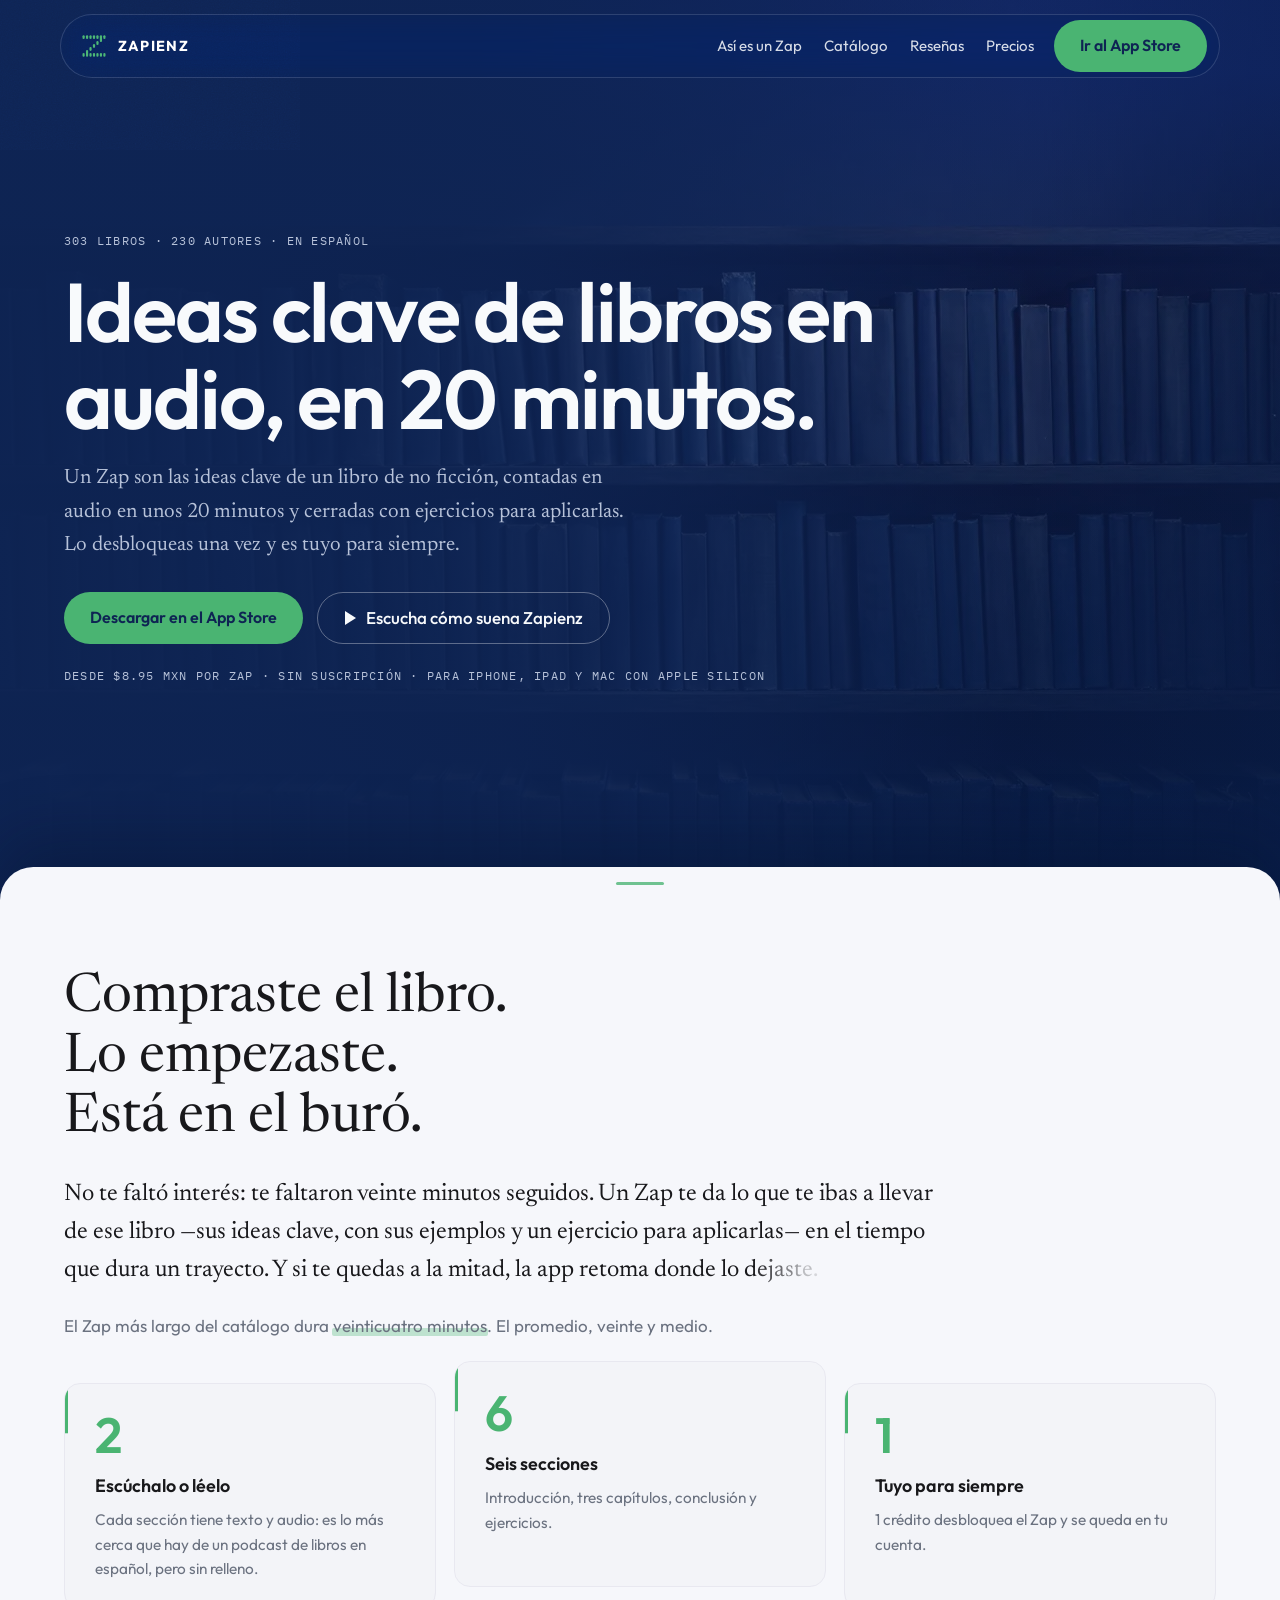
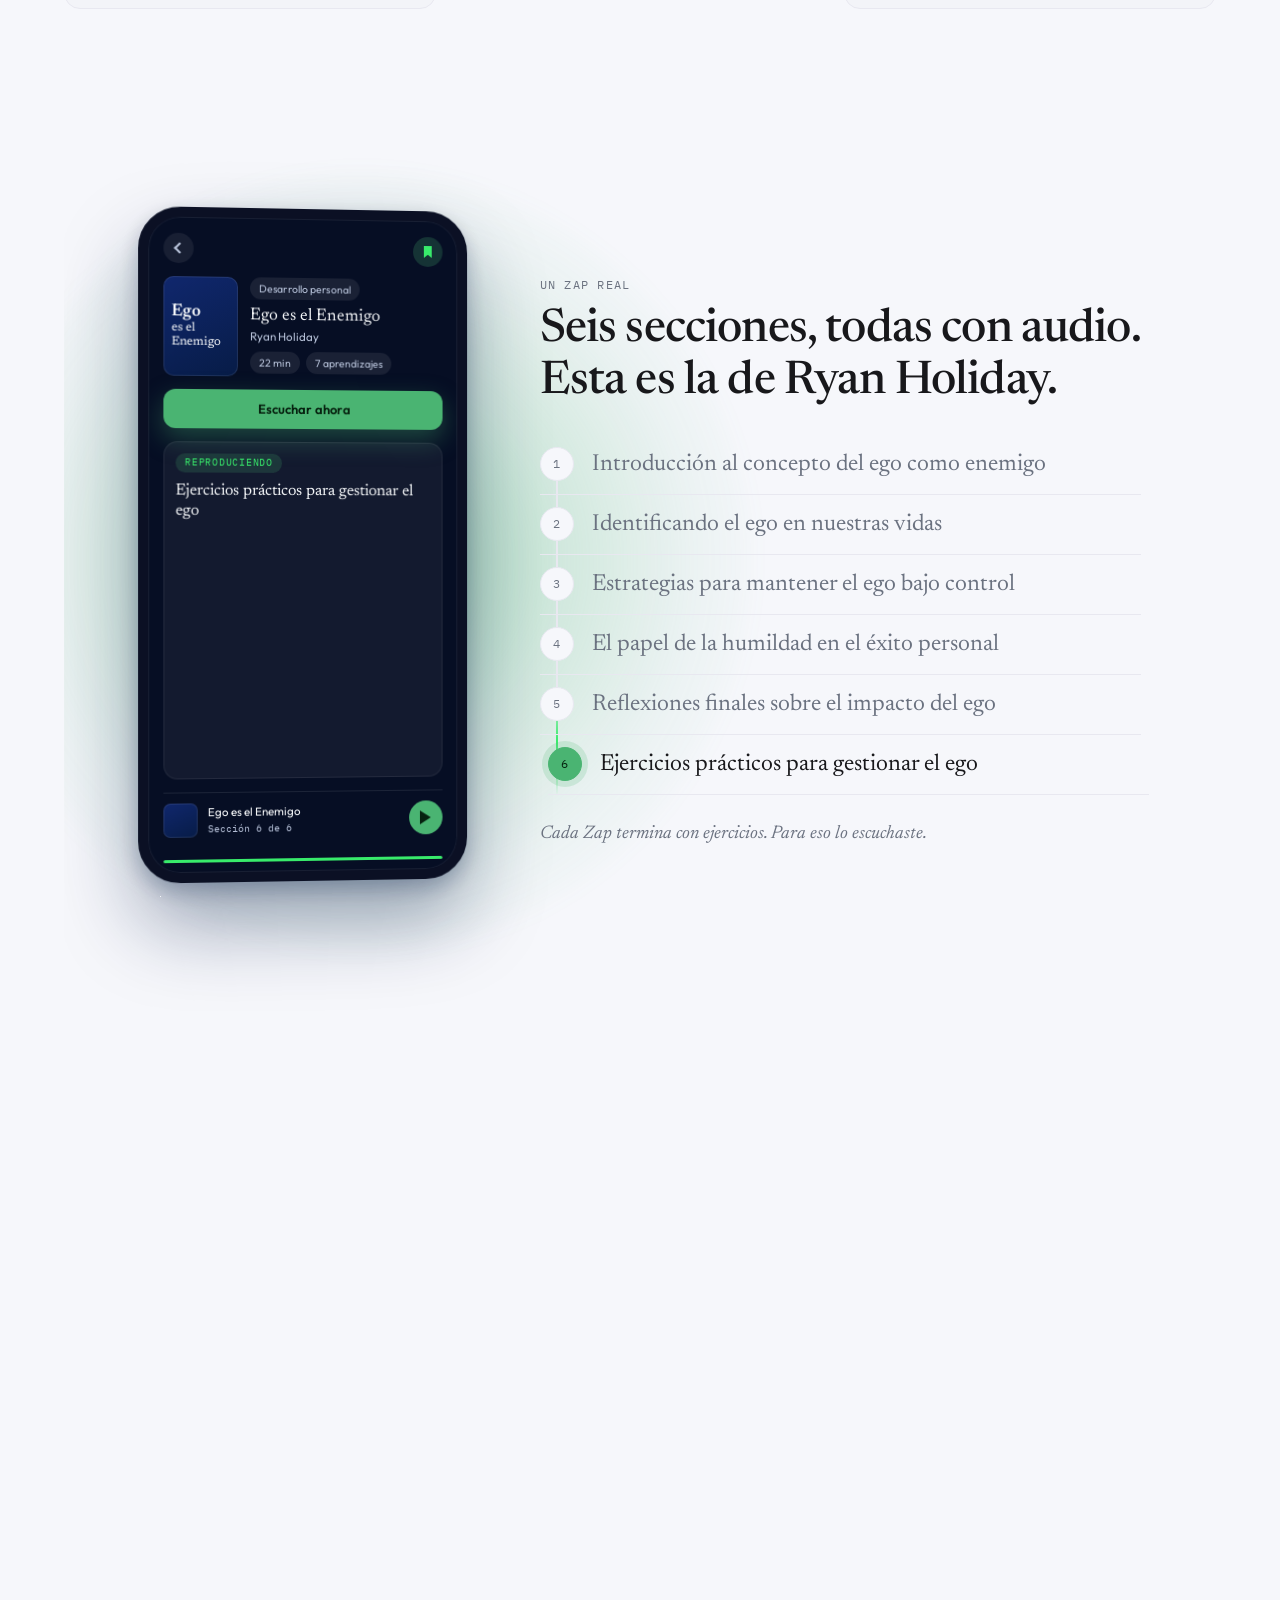
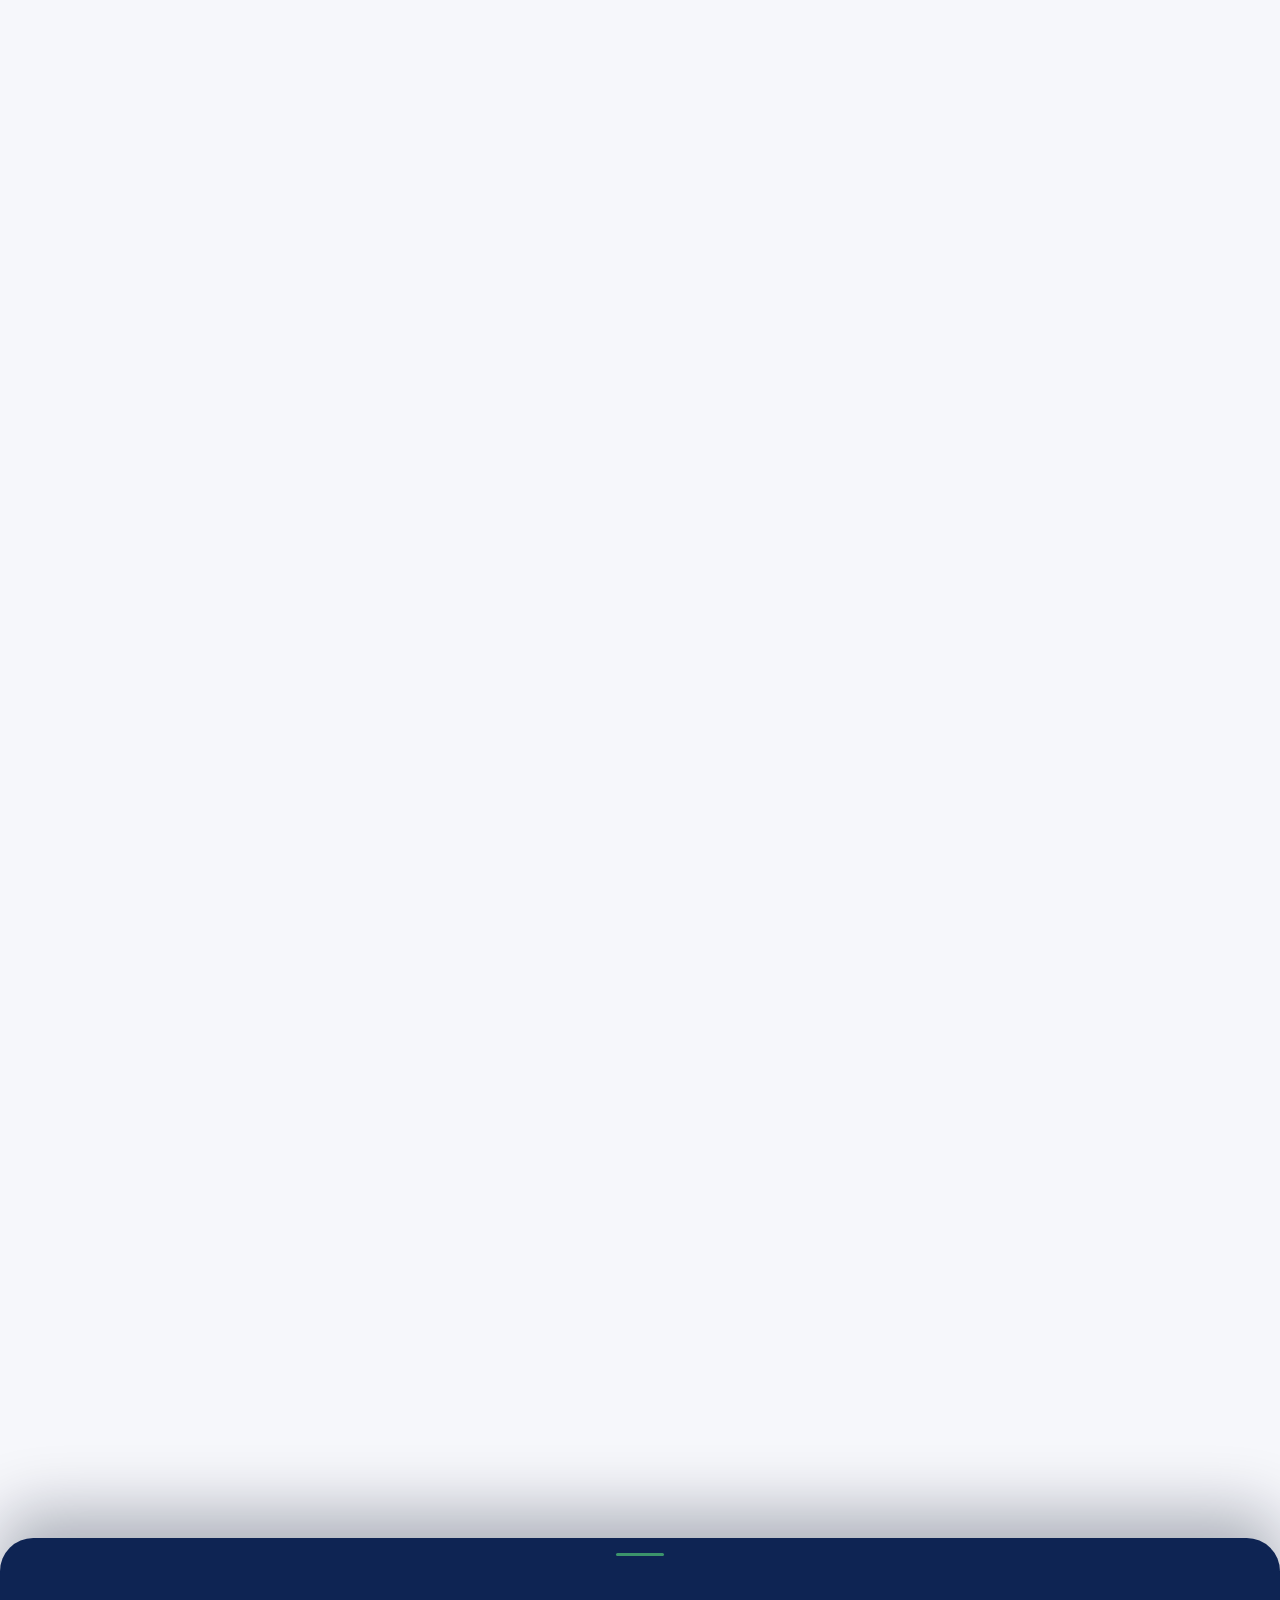
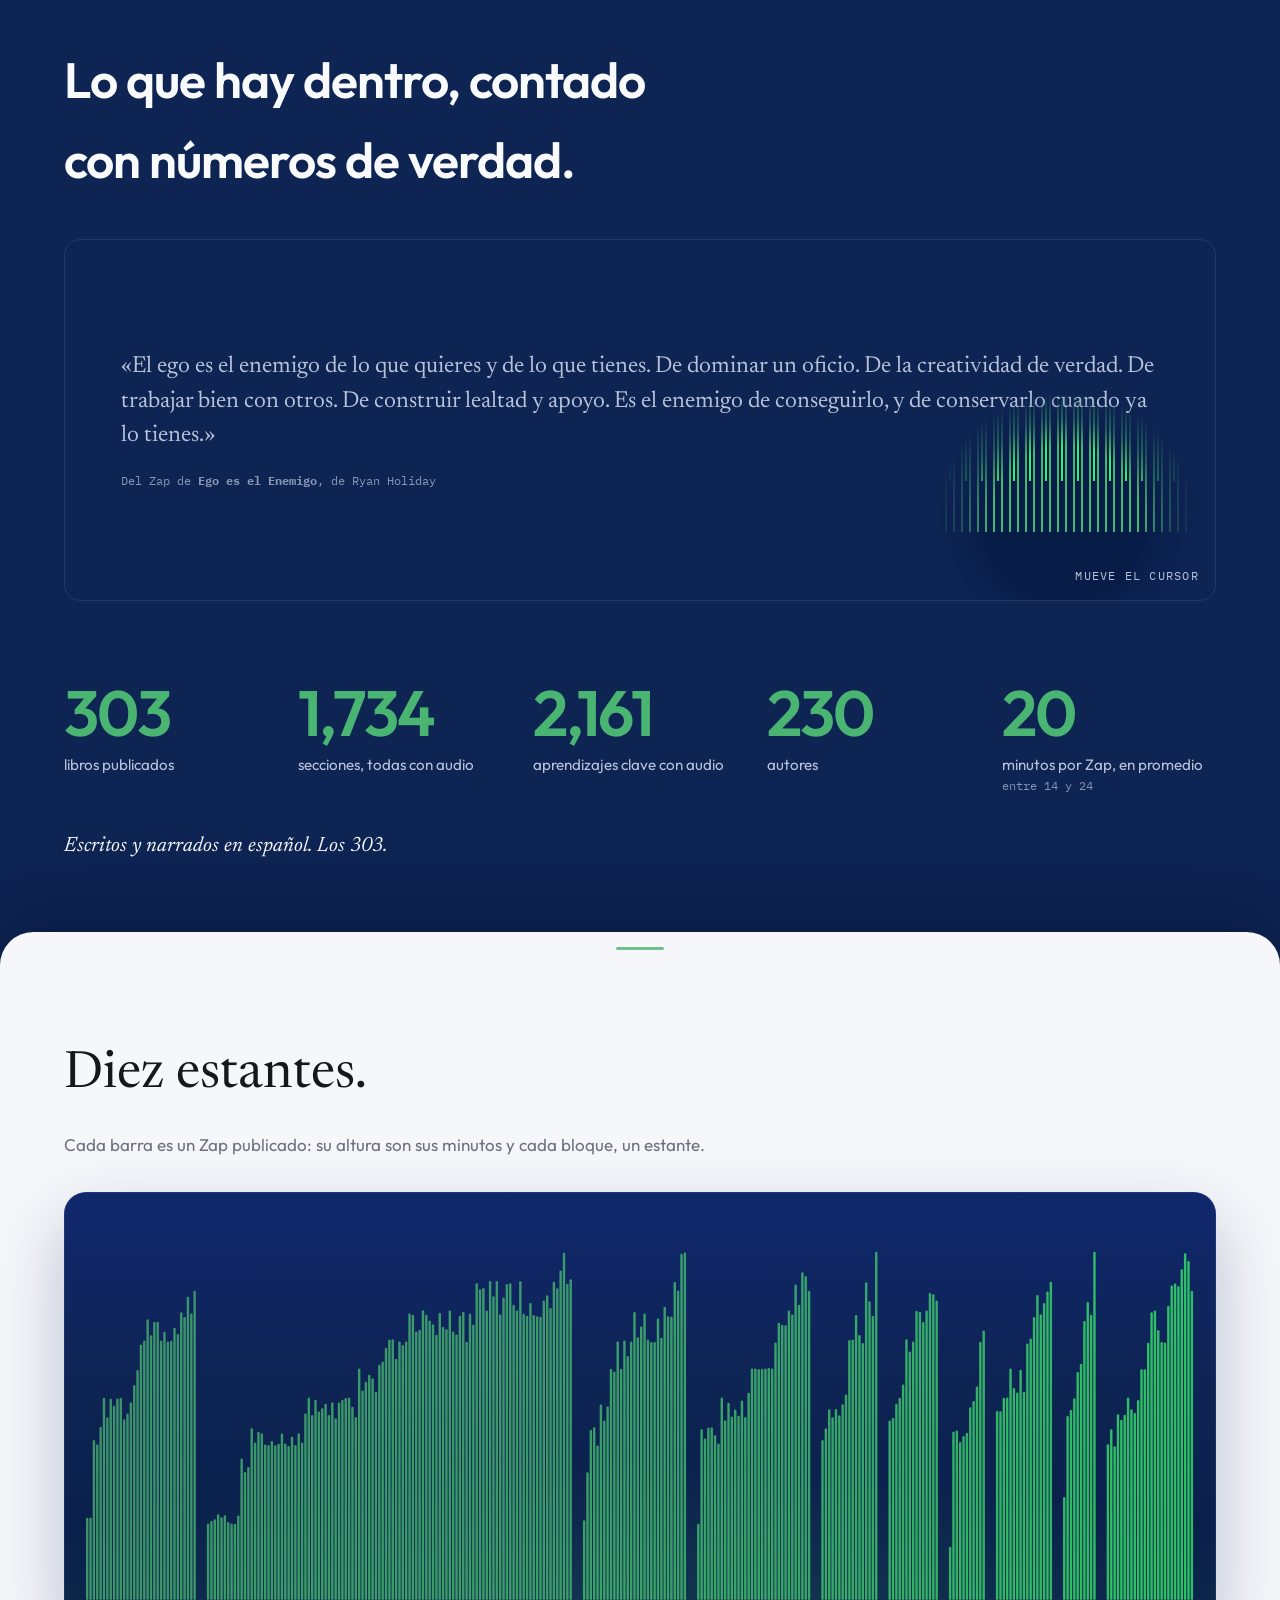
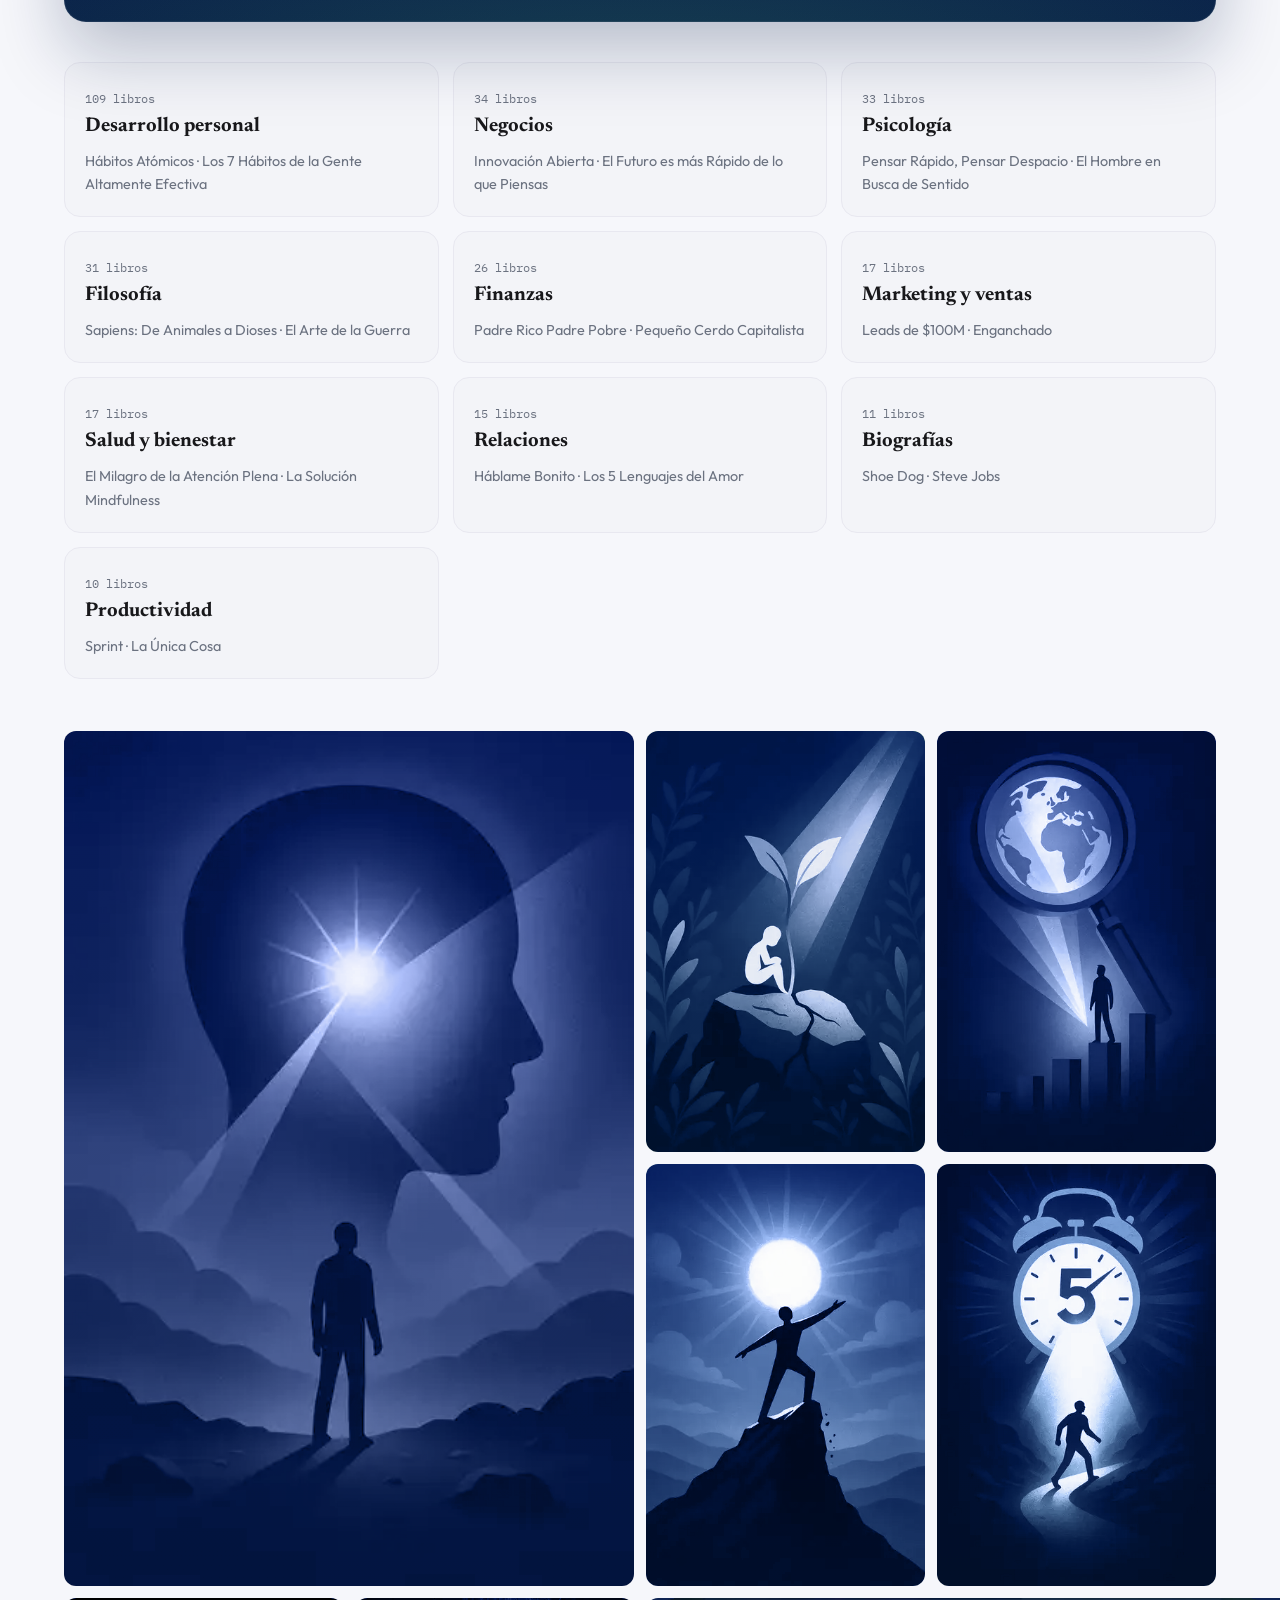
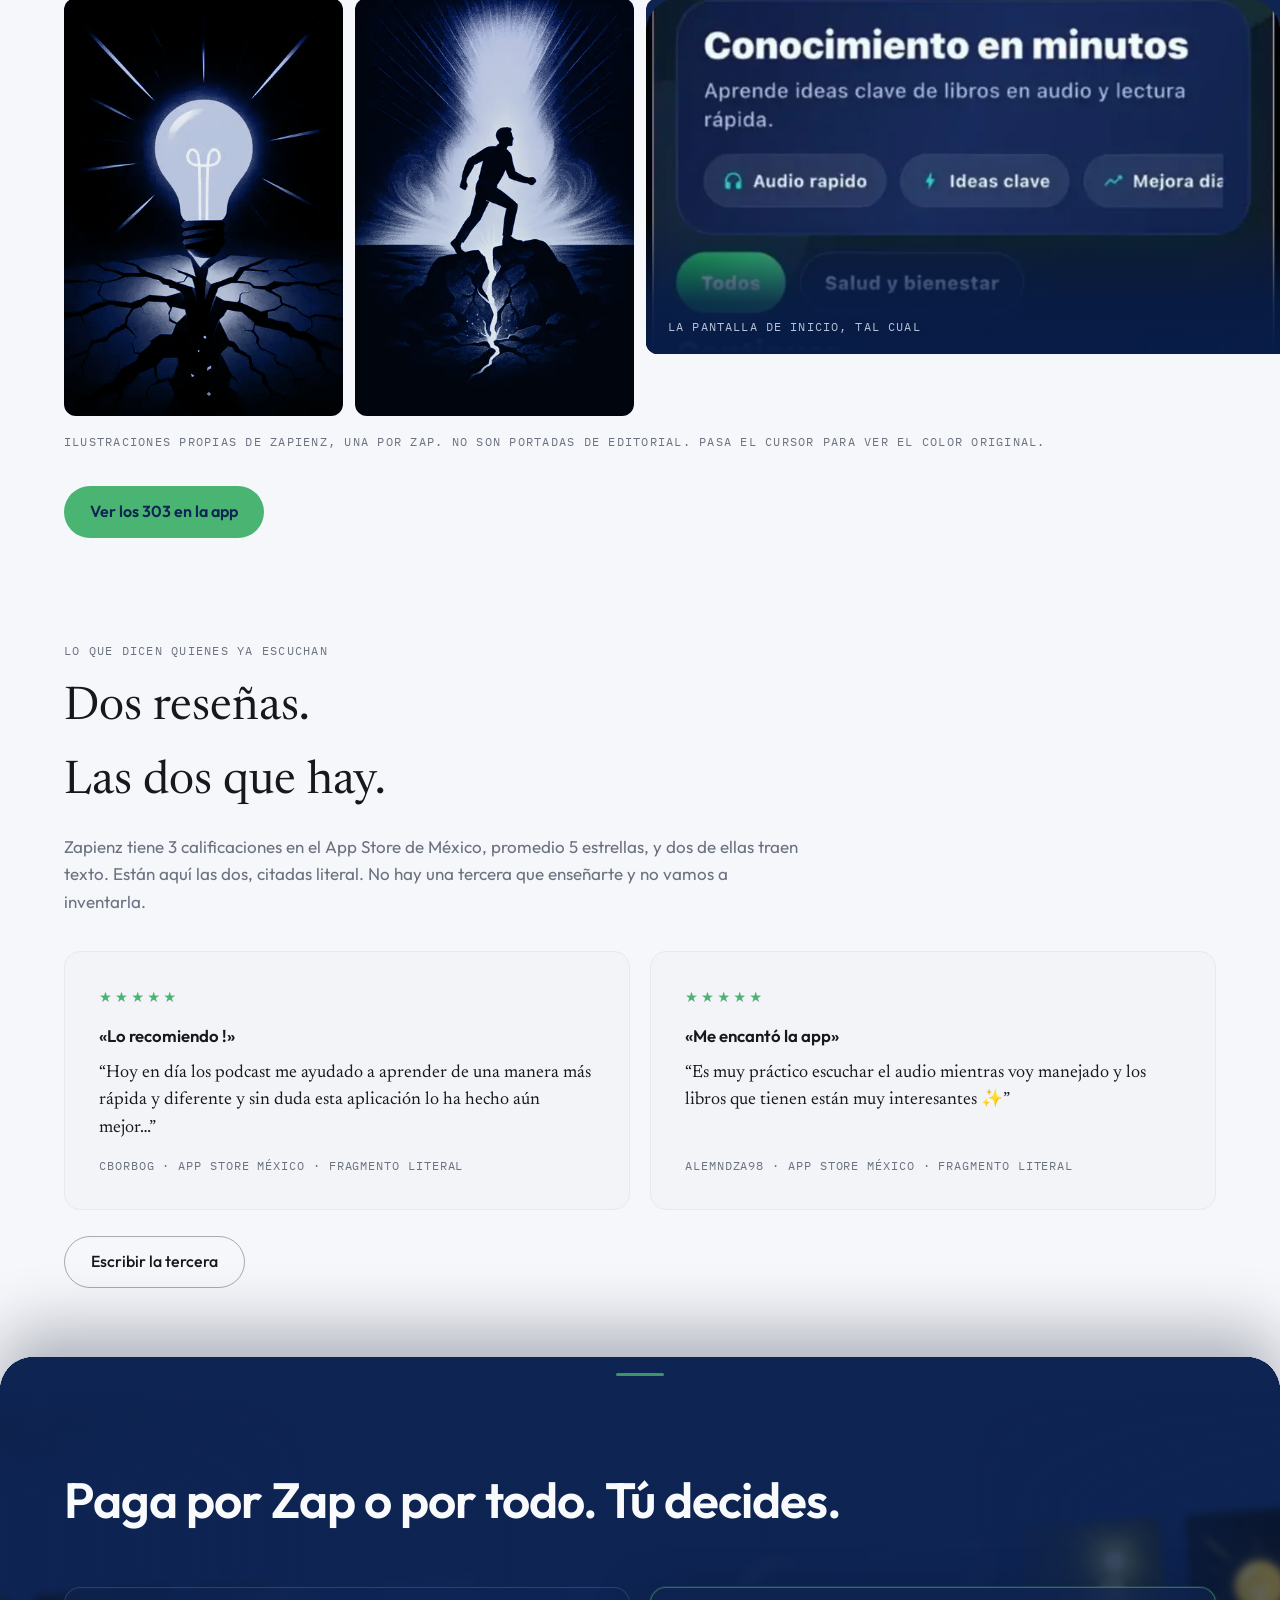
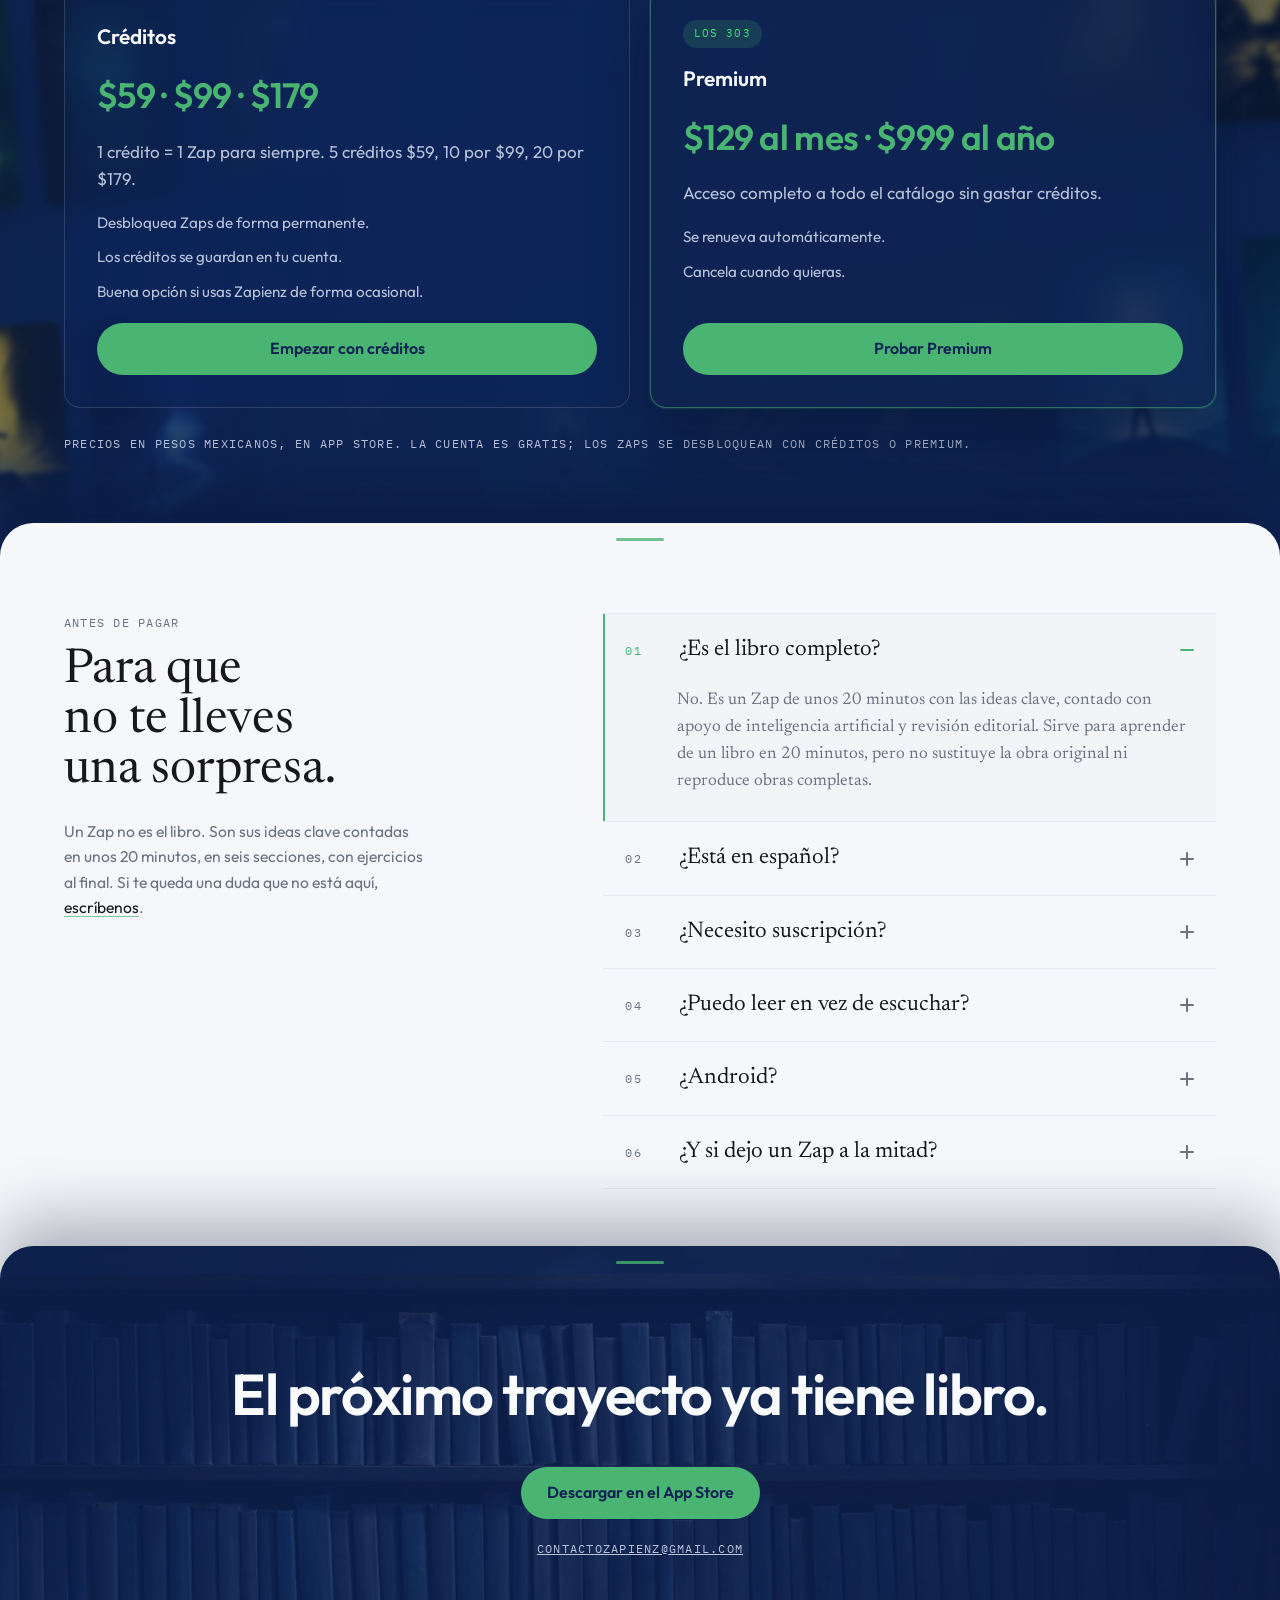
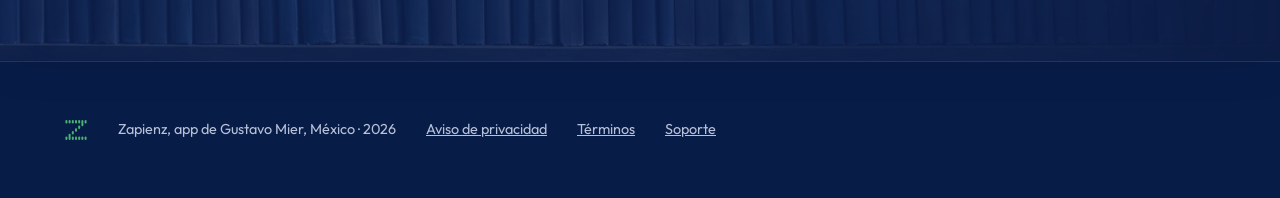
==== index.html @ 87396062 "Costura entre secciones, muro desenfocado y nav que se esconde Gus abrio el sitio y dijo que parecia" ====
<!DOCTYPE html>
<html lang="es-MX" data-tema="noche">
<head>
<meta charset="utf-8">
<meta name="viewport" content="width=device-width, initial-scale=1, viewport-fit=cover">
<title>Zapienz — Ideas clave de libros en audio, en español</title>
<meta name="description" content="Las ideas clave de 303 libros de no ficción, en audio y en español. Cada Zap dura unos 20 minutos, termina con ejercicios y se queda en tu cuenta.">
<link rel="canonical" href="https://gamalabs26.github.io/zapienz-site/">
<meta name="theme-color" content="#0E2453">

<meta property="og:type" content="website">
<meta property="og:site_name" content="Zapienz">
<meta property="og:locale" content="es_MX">
<meta property="og:title" content="Zapienz — Ideas clave de libros en audio, en español">
<meta property="og:description" content="Las ideas clave de 303 libros de no ficción, en audio y en español. Cada Zap dura unos 20 minutos, termina con ejercicios y se queda en tu cuenta.">
<meta property="og:url" content="https://gamalabs26.github.io/zapienz-site/">
<meta property="og:image" content="https://gamalabs26.github.io/zapienz-site/assets/og.webp">
<meta property="og:image:width" content="1200">
<meta property="og:image:height" content="630">
<meta name="twitter:card" content="summary_large_image">
<meta name="twitter:title" content="Zapienz — Ideas clave de libros en audio, en español">
<meta name="twitter:description" content="Las ideas clave de 303 libros de no ficción, en audio y en español. Cada Zap dura unos 20 minutos y se queda en tu cuenta.">
<meta name="twitter:image" content="https://gamalabs26.github.io/zapienz-site/assets/og.webp">

<link rel="icon" href="assets/brand/zapienz-mark.svg" type="image/svg+xml">
<link rel="icon" href="assets/favicon-32.png" sizes="32x32" type="image/png">
<link rel="apple-touch-icon" href="assets/apple-touch-icon.png">
<link rel="manifest" href="site.webmanifest">

<link rel="preconnect" href="https://fonts.googleapis.com">
<link rel="preconnect" href="https://fonts.gstatic.com" crossorigin>
<link rel="stylesheet" href="https://fonts.googleapis.com/css2?family=Newsreader:ital,opsz,wght@0,6..72,400;0,6..72,500;1,6..72,400&family=Outfit:wght@400;500;600;700&family=IBM+Plex+Mono:wght@400;500&display=swap">
<link rel="stylesheet" href="assets/css/site.css">

<script type="application/ld+json">
{
  "@context":"https://schema.org",
  "@type":"SoftwareApplication",
  "name":"Zapienz",
  "applicationCategory":"EducationApplication",
  "operatingSystem":"iOS",
  "inLanguage":"es",
  "url":"https://apps.apple.com/mx/app/id6762142820",
  "description":"Las ideas clave de 303 libros de no ficción, en audio y en español. Cada Zap dura unos 20 minutos y termina con ejercicios.",
  "author":{"@type":"Person","name":"Gustavo Mier"},
  "offers":[
    {"@type":"Offer","name":"5 créditos","price":"59","priceCurrency":"MXN"},
    {"@type":"Offer","name":"10 créditos","price":"99","priceCurrency":"MXN"},
    {"@type":"Offer","name":"20 créditos","price":"179","priceCurrency":"MXN"},
    {"@type":"Offer","name":"Premium mensual","price":"129","priceCurrency":"MXN"},
    {"@type":"Offer","name":"Premium anual","price":"999","priceCurrency":"MXN"}
  ]
}
</script>
</head>
<body>

<!-- GRANO: feTurbulence sobre todo el fondo. Mecanica `grain`. -->
<svg class="grano" aria-hidden="true" focusable="false">
  <filter id="granoZap">
    <feTurbulence type="fractalNoise" baseFrequency="0.82" numOctaves="3" stitchTiles="stitch"/>
    <feColorMatrix type="saturate" values="0"/>
  </filter>
  <rect width="100%" height="100%" filter="url(#granoZap)"/>
</svg>

<div class="cortina" aria-hidden="true"></div>

<a href="#contenido" class="sr-only">Saltar al contenido</a>

<!-- ============ §0 NAV — pill de vidrio ============ -->
<nav class="nav" data-encogido="no" aria-label="Principal">
  <a class="nav__marca" href="#contenido" aria-label="Zapienz, inicio">
    <svg class="nav__mark" viewBox="0 0 120 120" width="26" height="26"
         aria-hidden="true" focusable="false" fill="currentColor">
        <rect class="zbar" data-col="0" x="7" y="10" width="10" height="18" rx="5"/>
        <rect class="zbar" data-col="0" x="7" y="92" width="10" height="18" rx="5"/>
        <rect class="zbar" data-col="1" x="23" y="10" width="10" height="18" rx="5"/>
        <rect class="zbar" data-col="1" x="23" y="78.33" width="10" height="31.67" rx="5"/>
        <rect class="zbar" data-col="2" x="39" y="10" width="10" height="18" rx="5"/>
        <rect class="zbar" data-col="2" x="39" y="64.67" width="10" height="18" rx="5"/>
        <rect class="zbar" data-col="2" x="39" y="92" width="10" height="18" rx="5"/>
        <rect class="zbar" data-col="3" x="55" y="10" width="10" height="18" rx="5"/>
        <rect class="zbar" data-col="3" x="55" y="51" width="10" height="18" rx="5"/>
        <rect class="zbar" data-col="3" x="55" y="92" width="10" height="18" rx="5"/>
        <rect class="zbar" data-col="4" x="71" y="10" width="10" height="18" rx="5"/>
        <rect class="zbar" data-col="4" x="71" y="37.33" width="10" height="18" rx="5"/>
        <rect class="zbar" data-col="4" x="71" y="92" width="10" height="18" rx="5"/>
        <rect class="zbar" data-col="5" x="87" y="10" width="10" height="31.67" rx="5"/>
        <rect class="zbar" data-col="5" x="87" y="92" width="10" height="18" rx="5"/>
        <rect class="zbar" data-col="6" x="103" y="10" width="10" height="18" rx="5"/>
        <rect class="zbar" data-col="6" x="103" y="92" width="10" height="18" rx="5"/>
    </svg>
    <!-- El imagotipo va INLINE, no como imagen suelta: en un archivo aparte pierde Outfit
         (que se carga en esta pagina) y el currentColor del tema. -->
    <svg class="nav__wordmark" viewBox="0 0 420 84" width="96" height="19"
         role="img" aria-label="Zapienz">
      <text x="0" y="62" font-family="Outfit, ui-sans-serif, system-ui, sans-serif"
            font-size="64" font-weight="700" letter-spacing="6"
            fill="currentColor">ZAPIENZ</text>
    </svg>
  </a>
  <div class="nav__enlaces">
    <a href="#zap">Así es un Zap</a>
    <a href="#catalogo-sec">Catálogo</a>
    <a href="#resenas">Reseñas</a>
    <a href="#precios">Precios</a>
  </div>
  <a class="cta" data-magnetic href="https://apps.apple.com/mx/app/id6762142820">Ir al App Store</a>
</nav>

<main id="contenido">

<!-- ============ §1 HERO — «De lomo a onda» ============ -->
<section class="seccion hero" data-superficie="noche" id="inicio">
  <div class="hero__poster" aria-hidden="true"></div>
  <!-- El clip del hero. En reposo se reproduce solo (silencioso, en bucle sin costura
       por ping-pong hecho en ffmpeg, no por `loop` a secas); al primer scroll cede el
       cuadro al canvas de `canvas-frame-scrub`, que es la mecanica protagonista del PRD.
       Dos fuentes reales, no un recorte: 16:9 para escritorio y 9:16 encuadrado aparte
       para telefono. -->
  <video class="hero__video" autoplay muted loop playsinline preload="metadata"
         poster="assets/hero-poster.webp" aria-hidden="true" tabindex="-1">
    <source src="assets/video/hero-169.mp4" type="video/mp4" media="(min-width: 768px)">
    <source src="assets/video/hero-916.mp4" type="video/mp4">
  </video>
  <div class="hero__lienzo" aria-hidden="true">
    <canvas role="img" aria-label="Una repisa de libros cuyos lomos se convierten en barras de sonido que forman la Z de Zapienz"></canvas>
  </div>
  <div class="hero__velo" aria-hidden="true"></div>

  <div class="hero__contenido">
    <p class="mono">303 libros · 230 autores · en español</p>
    <h1 data-blur-words>Ideas clave de libros en audio, en 20 minutos.</h1>
    <p class="hero__sub">Un Zap son las ideas clave de un libro de no ficción, contadas en audio
      en unos 20 minutos y cerradas con ejercicios para aplicarlas. Lo desbloqueas una vez y es
      tuyo para siempre.</p>
    <div class="hero__acciones">
      <a class="cta" data-magnetic href="https://apps.apple.com/mx/app/id6762142820">Descargar en el App Store</a>
      <!-- CTA secundario del PRD. El PRD lo escribe «Escucha un Zap ▶» porque su version
           preferida reproduce 30 s reales de la intro de «Ego es el Enemigo»; esa pieza
           todavia no esta autorizada, asi que el boton reproduce la OTRA pieza real que ya
           existe -- la cortinilla de marca -- y se llama por su nombre. Prometer «un Zap»
           mientras suena la cortinilla seria una linea falsa. El mecanismo es el mismo: en
           cuanto exista `muestra-ego.mp3` se cambian el `src` y el rotulo, nada mas. -->
      <button class="cta cta--fantasma cta--audio" id="btn-muestra" type="button"
              aria-expanded="false" aria-controls="muestra">
        <span class="cta--audio__icono" aria-hidden="true"></span>
        <span class="cta--audio__texto">Escucha cómo suena Zapienz</span>
      </button>
    </div>

    <!-- `preload="none"`: son 156 KB que no entran en la primera carga (presupuesto del PRD).
         El archivo se pide en el primer clic, no antes. -->
    <audio id="au-muestra" preload="none" src="assets/audio/outro.mp3"></audio>
    <div class="muestra" id="muestra" hidden>
      <div class="muestra__fila">
        <canvas class="muestra__onda" aria-hidden="true"></canvas>
        <p class="mono muestra__t">0:00 / 0:13</p>
      </div>
      <p class="muestra__pie">Es la cortinilla con la que cierra cada Zap, trece segundos.</p>
    </div>
    <p class="mono hero__precio">Desde $8.95 MXN por Zap · sin suscripción · para iPhone, iPad y Mac con Apple&nbsp;Silicon</p>
    
  </div>
</section>

<!-- ============ §2 El libro que no terminaste ============ -->
<section class="seccion" data-costura="si" data-superficie="papel">
  <div class="envoltura">
    <h2 class="serif rev" style="font-size:clamp(2rem,5vw,3.4rem);line-height:1.1;max-width:18ch">
      Compraste el libro. Lo empezaste. Está en el buró.</h2>
    <p class="rev" data-stagger="1" data-char-reveal
       style="font-family:var(--display);font-size:clamp(1.1rem,2.3vw,1.5rem);max-width:var(--medida);margin-top:26px">No
      te faltó interés: te faltaron veinte minutos seguidos. Un Zap te da lo que te ibas a llevar de
      ese libro —sus ideas clave, con sus ejemplos y un ejercicio para aplicarlas— en el tiempo que
      dura un trayecto. Y si te quedas a la mitad, la app retoma donde lo dejaste.</p>
    <!-- Esta linea repetia palabra por palabra el arranque del parrafo de arriba
         («te faltaron veinte minutos seguidos») y se leia como copy sin limpiar. La
         cifra que la sustituye sale del catalogo real: 303 registros en
         assets/data/catalogo.json, minutos de 14 a 24, promedio 20.5. -->
    <p class="rev" data-stagger="2" style="margin-top:22px;color:var(--texto2)">El Zap más largo
      del catálogo dura <span class="subrayado">veinticuatro minutos</span>. El promedio, veinte y
      medio.</p>

    <!-- Las tres tarjetas llevan la cifra REAL de lo que cuentan: dos formas de
         consumirlo, seis secciones por Zap, un credito por Zap. Antes eran tres
         rectangulos grises con titulo y parrafo, que es literalmente la diapositiva
         de tres columnas que Gus señalo. -->
    <div class="rejilla-3">
      <article class="tarjeta rev" data-stagger="1">
        <span class="tarjeta__n" aria-hidden="true">2</span>
        <h3>Escúchalo o léelo</h3>
        <p>Cada sección tiene texto y audio: es lo más cerca que hay de un
           podcast de libros en español, pero sin relleno.</p>
      </article>
      <article class="tarjeta rev" data-stagger="2">
        <span class="tarjeta__n" aria-hidden="true">6</span>
        <h3>Seis secciones</h3>
        <p>Introducción, tres capítulos, conclusión y ejercicios.</p>
      </article>
      <article class="tarjeta rev" data-stagger="3">
        <span class="tarjeta__n" aria-hidden="true">1</span>
        <h3>Tuyo para siempre</h3>
        <p>1 crédito desbloquea el Zap y se queda en tu cuenta.</p>
      </article>
    </div>
  </div>
</section>

<!-- ============ §3 Así es un Zap — pinned-saga ============ -->
<!-- El protagonista de esta seccion es un Zap DE VERDAD abierto en la app, no una
     tarjeta con el titulo escrito. La pantalla se reconstruye en HTML a partir de la
     captura real (`assets/app/lectura.webp`): misma barra, misma ficha, mismo boton
     verde, mismo mini-reproductor con «Seccion N de 6». Al bajar, el telefono avanza
     de seccion: cambia el rotulo, se mueve la barra y la onda sigue sonando. Eso es
     lo que compra el visitante, y hasta ahora no se veia por ningun lado.
     La cubierta del libro va en TIPOGRAFIA, no en ilustracion: ninguna de las 28
     portadas propias corresponde a «Ego es el Enemigo», y aparearlas seria inventar
     la asociacion (regla §10.4 del PRD: los titulos van en tipografia). -->
<section class="seccion saga" data-superficie="papel" id="zap" style="padding-block:0">
  <div class="saga__pin">
    <div class="saga__aura" aria-hidden="true"></div>
    <div class="envoltura saga__rejilla">

      <!-- El telefono. `aria-hidden`: todo lo que dice ya esta en la columna de al
           lado, en texto de verdad; leerlo dos veces solo estorba. -->
      <div class="fono" aria-hidden="true">
        <div class="fono__pantalla">
          <div class="fono__barra">
            <span class="fono__icono fono__icono--atras"></span>
            <span class="fono__icono fono__icono--marca"></span>
          </div>

          <div class="fono__ficha">
            <div class="fono__tapa"><b>Ego</b><span>es el</span><span>Enemigo</span></div>
            <div class="fono__meta">
              <span class="fono__chip">Desarrollo personal</span>
              <p class="fono__libro">Ego es el Enemigo</p>
              <p class="fono__autor">Ryan Holiday</p>
              <div class="fono__chips">
                <span class="fono__chip">22 min</span>
                <span class="fono__chip">7 aprendizajes</span>
              </div>
            </div>
          </div>

          <div class="fono__cta">Escuchar ahora</div>

          <div class="fono__seccion">
            <span class="fono__vivo">Reproduciendo</span>
            <p class="fono__titulo" data-fono-titulo>Introducción al concepto del ego como enemigo</p>
            <canvas class="fono__onda"></canvas>
          </div>

          <div class="fono__player">
            <div class="fono__mini"></div>
            <div class="fono__minitexto">
              <p class="fono__minilibro">Ego es el Enemigo</p>
              <p class="fono__minipaso" data-fono-paso>Sección 1 de 6</p>
            </div>
            <div class="fono__play"></div>
          </div>
          <div class="fono__barrita"><i data-fono-barra></i></div>
        </div>
      </div>

      <!-- La columna de texto: el indice REAL de las seis secciones del Zap. -->
      <div class="saga__col">
        <p class="mono">Un Zap real</p>
        <h2 class="saga__h">Seis secciones, todas con audio.<br>Esta es la de Ryan Holiday.</h2>
        <div class="saga__caja">
          <svg class="saga__haz" aria-hidden="true" focusable="false" preserveAspectRatio="none"></svg>
          <ol class="saga__lista">
            <li data-n="1" data-activo="si">Introducción al concepto del ego como enemigo</li>
            <li data-n="2">Identificando el ego en nuestras vidas</li>
            <li data-n="3">Estrategias para mantener el ego bajo control</li>
            <li data-n="4">El papel de la humildad en el éxito personal</li>
            <li data-n="5">Reflexiones finales sobre el impacto del ego</li>
            <li data-n="6">Ejercicios prácticos para gestionar el ego</li>
          </ol>
        </div>
        <p class="serif saga__pie">Cada Zap termina con ejercicios. Para eso lo escuchaste.</p>
      </div>

    </div>
  </div>
  <div style="height:240vh" aria-hidden="true"></div>
</section>

<!-- ============ §4 Todo con audio — spotlight-reveal ============ -->
<section class="seccion" data-costura="si" data-superficie="noche" data-cortina="si">
  <div class="envoltura">
    <h2 class="rev" style="font-weight:600;font-size:clamp(1.9rem,4.6vw,3.1rem);letter-spacing:-.02em;max-width:20ch">
      Lo que hay dentro, contado con números de verdad.</h2>

    <div class="linterna rev" data-stagger="1" style="margin-top:40px;border:1px solid var(--linea)">
      <blockquote class="linterna__capa linterna__texto"
                  cite="https://apps.apple.com/mx/app/id6762142820">
        «El ego es el enemigo de lo que quieres y de lo que tienes. De dominar un oficio.
        De la creatividad de verdad. De trabajar bien con otros. De construir lealtad y apoyo.
        Es el enemigo de conseguirlo, y de conservarlo cuando ya lo tienes.»
        <cite>Del Zap de <b>Ego es el Enemigo</b>, de Ryan Holiday</cite>
      </blockquote>
      <div class="linterna__capa linterna__onda" aria-hidden="true"
           style="background:linear-gradient(90deg,var(--verde) 0 2px,transparent 2px) 0 50%/8px 62% repeat-x,
                  linear-gradient(90deg,var(--verde-brillo) 0 2px,transparent 2px) 4px 50%/16px 34% repeat-x,
                  var(--noche-hondo)"></div>
      <p class="mono linterna__pista">desliza el dedo</p>
    </div>
    <p class="mono rev" data-stagger="2" style="margin-top:12px">Lo mismo, leído y escuchado. Descúbrelo con el puntero o el dedo.</p>

    <div class="cifras">
      <div class="rev" data-stagger="1"><div class="cifra__n" data-scramble>303</div><p class="cifra__t">libros publicados</p></div>
      <div class="rev" data-stagger="2"><div class="cifra__n" data-scramble>1,734</div><p class="cifra__t">secciones, todas con audio</p></div>
      <div class="rev" data-stagger="3"><div class="cifra__n" data-scramble>2,161</div><p class="cifra__t">aprendizajes clave con audio</p></div>
      <div class="rev" data-stagger="4"><div class="cifra__n" data-scramble>230</div><p class="cifra__t">autores</p></div>
      <div class="rev" data-stagger="5"><div class="cifra__n" data-scramble>20</div><p class="cifra__t">minutos por Zap, en promedio</p><p class="cifra__pie">entre 14 y 24</p></div>
    </div>

    <p class="serif rev" style="margin-top:34px;font-style:italic;font-size:1.3rem">
      Escritos y narrados en español. Los 303.</p>
  </div>
</section>

<!-- ============ §5 Diez estantes — catalog-waveform ============ -->
<section class="seccion" data-costura="si" data-superficie="papel" id="catalogo-sec">
  <div class="envoltura">
    <h2 class="serif rev" style="font-size:clamp(2rem,5vw,3.2rem);max-width:16ch">Diez estantes.</h2>
    <p class="rev" data-stagger="1" style="margin-top:14px;color:var(--texto2);max-width:var(--medida)">
      Cada barra es un Zap publicado: su altura son sus minutos y cada bloque, un estante.</p>

    <div class="estante__lienzo rev" data-stagger="2" style="margin-top:34px">
      <canvas role="img" aria-label="Onda formada por 303 barras, una por cada libro publicado en Zapienz"></canvas>
      <p class="estante__tooltip" data-ver="no" aria-live="polite"></p>
    </div>

    <div class="estantes">
      <a class="estanteria rev" data-stagger="1" href="c/desarrollo-personal/"><span class="estanteria__n">109 libros</span><h3>Desarrollo personal</h3><p class="estanteria__t">Hábitos Atómicos · Los 7 Hábitos de la Gente Altamente Efectiva</p></a>
      <a class="estanteria rev" data-stagger="2" href="c/negocios/"><span class="estanteria__n">34 libros</span><h3>Negocios</h3><p class="estanteria__t">Innovación Abierta · El Futuro es más Rápido de lo que Piensas</p></a>
      <a class="estanteria rev" data-stagger="3" href="c/psicologia/"><span class="estanteria__n">33 libros</span><h3>Psicología</h3><p class="estanteria__t">Pensar Rápido, Pensar Despacio · El Hombre en Busca de Sentido</p></a>
      <a class="estanteria rev" data-stagger="4" href="c/filosofia/"><span class="estanteria__n">31 libros</span><h3>Filosofía</h3><p class="estanteria__t">Sapiens: De Animales a Dioses · El Arte de la Guerra</p></a>
      <a class="estanteria rev" data-stagger="5" href="c/finanzas/"><span class="estanteria__n">26 libros</span><h3>Finanzas</h3><p class="estanteria__t">Padre Rico Padre Pobre · Pequeño Cerdo Capitalista</p></a>
      <a class="estanteria rev" data-stagger="6" href="c/marketing-y-ventas/"><span class="estanteria__n">17 libros</span><h3>Marketing y ventas</h3><p class="estanteria__t">Leads de $100M · Enganchado</p></a>
      <a class="estanteria rev" data-stagger="7" href="c/salud-y-bienestar/"><span class="estanteria__n">17 libros</span><h3>Salud y bienestar</h3><p class="estanteria__t">El Milagro de la Atención Plena · La Solución Mindfulness</p></a>
      <a class="estanteria rev" data-stagger="8" href="c/relaciones/"><span class="estanteria__n">15 libros</span><h3>Relaciones</h3><p class="estanteria__t">Háblame Bonito · Los 5 Lenguajes del Amor</p></a>
      <a class="estanteria rev" data-stagger="9" href="c/biografias/"><span class="estanteria__n">11 libros</span><h3>Biografías</h3><p class="estanteria__t">Shoe Dog · Steve Jobs</p></a>
      <a class="estanteria rev" data-stagger="10" href="c/productividad/"><span class="estanteria__n">10 libros</span><h3>Productividad</h3><p class="estanteria__t">Sprint · La Única Cosa</p></a>
    </div>

    <!-- bento-bleed: 8 ilustraciones PROPIAS del catalogo. No son portadas de editorial. -->
    <div class="bento rev">
      <figure><img src="assets/portadas/00.webp" srcset="assets/portadas/00-200.webp 200w, assets/portadas/00.webp 400w" sizes="(max-width:600px) 44vw, (max-width:860px) 30vw, 22vw" alt="Ilustración de Zapienz para El Arte de Pensar Claramente" width="400" height="600" loading="lazy" decoding="async"></figure>
      <figure><img src="assets/portadas/02.webp" srcset="assets/portadas/02-200.webp 200w, assets/portadas/02.webp 400w" sizes="(max-width:600px) 44vw, (max-width:860px) 30vw, 22vw" alt="Ilustración de Zapienz para Quiet: El Poder de los Introvertidos" width="400" height="600" loading="lazy" decoding="async"></figure>
      <figure><img src="assets/portadas/04.webp" srcset="assets/portadas/04-200.webp 200w, assets/portadas/04.webp 400w" sizes="(max-width:600px) 44vw, (max-width:860px) 30vw, 22vw" alt="Ilustración de Zapienz para Factfulness" width="400" height="600" loading="lazy" decoding="async"></figure>
      <figure><img src="assets/portadas/07.webp" srcset="assets/portadas/07-200.webp 200w, assets/portadas/07.webp 400w" sizes="(max-width:600px) 44vw, (max-width:860px) 30vw, 22vw" alt="Ilustración de Zapienz para Atrévete a No Gustar" width="400" height="600" loading="lazy" decoding="async"></figure>
      <figure><img src="assets/portadas/08.webp" srcset="assets/portadas/08-200.webp 200w, assets/portadas/08.webp 400w" sizes="(max-width:600px) 44vw, (max-width:860px) 30vw, 22vw" alt="Ilustración de Zapienz para El Poder de los 5 Segundos" width="400" height="600" loading="lazy" decoding="async"></figure>
      <figure><img src="assets/portadas/17.webp" srcset="assets/portadas/17-200.webp 200w, assets/portadas/17.webp 400w" sizes="(max-width:600px) 44vw, (max-width:860px) 30vw, 22vw" alt="Ilustración de Zapienz para Pensamiento Lateral" width="400" height="600" loading="lazy" decoding="async"></figure>
      <figure><img src="assets/portadas/18.webp" srcset="assets/portadas/18-200.webp 200w, assets/portadas/18.webp 400w" sizes="(max-width:600px) 44vw, (max-width:860px) 30vw, 22vw" alt="Ilustración de Zapienz para 12 Reglas para Vivir" width="400" height="600" loading="lazy" decoding="async"></figure>
      <!-- Eran DOS telefonos completos a 149 px de ancho: la interfaz real quedaba a
           4 px de alto y no se leia una palabra. Un screenshot de telefono entero a
           tamano de miniatura nunca va a ser legible, asi que en vez de encogerlo se
           RECORTA: la banda ensena el arranque de la pantalla de inicio a ~93% de su
           escala nativa, con las filas «Continuar» y «Populares» que se leen de
           verdad. La pantalla de lectura salio de aqui porque §3 ya la muestra
           completa y a tamano util. -->
      <figure class="sangra sangra--app">
        <img src="assets/app/home.webp" srcset="assets/app/home-376.webp 376w, assets/app/home.webp 752w" sizes="(max-width:600px) 92vw, 700px" alt="Pantalla de inicio de la app Zapienz con las filas Continuar y Populares" width="752" height="1311" loading="lazy" decoding="async">
        <figcaption class="sangra__pie">La pantalla de inicio, tal cual</figcaption>
      </figure>
    </div>

    <!-- La ultima frase cambia con el aparato: en tactil no hay cursor que pasar, y
         prometer un gesto que no existe es una linea falsa. El gesto tampoco se
         quita en tactil -- se cambia por el suyo (tocar). -->
    <p class="mono rev" style="margin-top:16px">Ilustraciones propias de Zapienz, una por Zap.
      No son portadas de editorial. <span class="solo-fino">Pasa el cursor para ver el
      color original.</span><span class="solo-tacto">Tócalas para ver el color original.</span></p>

    <p style="margin-top:34px"><a class="cta" data-magnetic href="https://apps.apple.com/mx/app/id6762142820">Ver los 303 en la app</a></p>
  </div>
</section>

<!-- ============ §5b Reseñas reales ============
     Las DOS unicas reseñas con texto que existen hoy en el App Store de Mexico
     (3 calificaciones en total, promedio 5). Se citan LITERAL y recortadas: no se
     edito ni una palabra dentro del fragmento, y la pagina dice que son fragmentos
     en vez de fingir que son la reseña entera. Fuente y fecha verificadas contra el
     feed publico de Apple el 11-sep-2026. -->
<section class="seccion" data-superficie="papel" style="padding-top:0" id="resenas">
  <div class="envoltura">
    <p class="mono rev">Lo que dicen quienes ya escuchan</p>
    <h2 class="serif rev" data-stagger="1"
        style="font-size:clamp(1.9rem,4.4vw,2.9rem);margin-top:10px;max-width:20ch">
      Dos reseñas. Las dos que hay.</h2>
    <p class="rev" data-stagger="2" style="margin-top:14px;color:var(--texto2);max-width:var(--medida)">
      Zapienz tiene 3 calificaciones en el App Store de México, promedio 5 estrellas, y
      dos de ellas traen texto. Están aquí las dos, citadas literal. No hay una tercera
      que enseñarte y no vamos a inventarla.</p>

    <div class="resenas">
      <figure class="resena rev" data-stagger="1">
        <p class="resena__estrellas" aria-label="5 de 5 estrellas">★★★★★</p>
        <blockquote class="resena__cita">
          <p class="resena__titulo">«Lo recomiendo !»</p>
          <p>“Hoy en día los podcast me ayudado a aprender de una manera más rápida y
             diferente y sin duda esta aplicación lo ha hecho aún mejor…”</p>
        </blockquote>
        <figcaption class="resena__pie">
          Cborbog · App&nbsp;Store México · fragmento literal
        </figcaption>
      </figure>

      <figure class="resena rev" data-stagger="2">
        <p class="resena__estrellas" aria-label="5 de 5 estrellas">★★★★★</p>
        <blockquote class="resena__cita">
          <p class="resena__titulo">«Me encantó la app»</p>
          <p>“Es muy práctico escuchar el audio mientras voy manejado y los libros que
             tienen están muy interesantes ✨”</p>
        </blockquote>
        <figcaption class="resena__pie">
          alemndza98 · App&nbsp;Store México · fragmento literal
        </figcaption>
      </figure>
    </div>

    <p class="rev" data-stagger="3" style="margin-top:26px">
      <a class="cta cta--fantasma" href="https://apps.apple.com/mx/app/id6762142820?action=write-review">
        Escribir la tercera</a></p>
  </div>
</section>

<!-- ============ §6 Cómo se paga ============ -->
<section class="seccion seccion--muro" data-costura="si" data-superficie="noche" id="precios">
  <!-- El muro: las 28 ilustraciones REALES del catalogo, en tres profundidades que
       derivan a distinta velocidad. Vivia en el hero y ahi tapaba el clip de la
       libreria, que es la mecanica protagonista del PRD. Su sitio es este: cuando
       alguien lee «1 credito = 1 Zap para siempre», detras pasa despacio lo que
       esta comprando. -->
  <div class="muro" aria-hidden="true">
    <div class="muro__capa" data-depth="0.06">
      <div class="muro__fila muro__fila--a"><img src="assets/portadas/00.webp" alt="" width="400" height="600" decoding="async"><img src="assets/portadas/01.webp" alt="" width="400" height="600" decoding="async"><img src="assets/portadas/02.webp" alt="" width="400" height="600" decoding="async"><img src="assets/portadas/03.webp" alt="" width="400" height="600" decoding="async"><img src="assets/portadas/04.webp" alt="" width="400" height="600" decoding="async"><img src="assets/portadas/05.webp" alt="" width="400" height="600" decoding="async"><img src="assets/portadas/06.webp" alt="" width="400" height="600" decoding="async"><img src="assets/portadas/07.webp" alt="" width="400" height="600" decoding="async"><img src="assets/portadas/08.webp" alt="" width="400" height="600" decoding="async"><img src="assets/portadas/00.webp" alt="" width="400" height="600" decoding="async"><img src="assets/portadas/01.webp" alt="" width="400" height="600" decoding="async"><img src="assets/portadas/02.webp" alt="" width="400" height="600" decoding="async"><img src="assets/portadas/03.webp" alt="" width="400" height="600" decoding="async"><img src="assets/portadas/04.webp" alt="" width="400" height="600" decoding="async"><img src="assets/portadas/05.webp" alt="" width="400" height="600" decoding="async"><img src="assets/portadas/06.webp" alt="" width="400" height="600" decoding="async"><img src="assets/portadas/07.webp" alt="" width="400" height="600" decoding="async"><img src="assets/portadas/08.webp" alt="" width="400" height="600" decoding="async"></div>
    </div>
    <div class="muro__capa" data-depth="0.14">
      <div class="muro__fila muro__fila--b"><img src="assets/portadas/09.webp" alt="" width="400" height="600" decoding="async"><img src="assets/portadas/10.webp" alt="" width="400" height="600" decoding="async"><img src="assets/portadas/11.webp" alt="" width="400" height="600" decoding="async"><img src="assets/portadas/12.webp" alt="" width="400" height="600" decoding="async"><img src="assets/portadas/13.webp" alt="" width="400" height="600" decoding="async"><img src="assets/portadas/14.webp" alt="" width="400" height="600" decoding="async"><img src="assets/portadas/15.webp" alt="" width="400" height="600" decoding="async"><img src="assets/portadas/16.webp" alt="" width="400" height="600" decoding="async"><img src="assets/portadas/17.webp" alt="" width="400" height="600" decoding="async"><img src="assets/portadas/09.webp" alt="" width="400" height="600" decoding="async"><img src="assets/portadas/10.webp" alt="" width="400" height="600" decoding="async"><img src="assets/portadas/11.webp" alt="" width="400" height="600" decoding="async"><img src="assets/portadas/12.webp" alt="" width="400" height="600" decoding="async"><img src="assets/portadas/13.webp" alt="" width="400" height="600" decoding="async"><img src="assets/portadas/14.webp" alt="" width="400" height="600" decoding="async"><img src="assets/portadas/15.webp" alt="" width="400" height="600" decoding="async"><img src="assets/portadas/16.webp" alt="" width="400" height="600" decoding="async"><img src="assets/portadas/17.webp" alt="" width="400" height="600" decoding="async"></div>
    </div>
    <div class="muro__capa" data-depth="0.24">
      <div class="muro__fila muro__fila--c"><img src="assets/portadas/18.webp" alt="" width="400" height="600" decoding="async"><img src="assets/portadas/19.webp" alt="" width="400" height="600" decoding="async"><img src="assets/portadas/20.webp" alt="" width="400" height="600" decoding="async"><img src="assets/portadas/21.webp" alt="" width="400" height="600" decoding="async"><img src="assets/portadas/22.webp" alt="" width="400" height="600" decoding="async"><img src="assets/portadas/23.webp" alt="" width="400" height="600" decoding="async"><img src="assets/portadas/24.webp" alt="" width="400" height="600" decoding="async"><img src="assets/portadas/25.webp" alt="" width="400" height="600" decoding="async"><img src="assets/portadas/26.webp" alt="" width="400" height="600" decoding="async"><img src="assets/portadas/27.webp" alt="" width="400" height="600" decoding="async"><img src="assets/portadas/18.webp" alt="" width="400" height="600" decoding="async"><img src="assets/portadas/19.webp" alt="" width="400" height="600" decoding="async"><img src="assets/portadas/20.webp" alt="" width="400" height="600" decoding="async"><img src="assets/portadas/21.webp" alt="" width="400" height="600" decoding="async"><img src="assets/portadas/22.webp" alt="" width="400" height="600" decoding="async"><img src="assets/portadas/23.webp" alt="" width="400" height="600" decoding="async"><img src="assets/portadas/24.webp" alt="" width="400" height="600" decoding="async"><img src="assets/portadas/25.webp" alt="" width="400" height="600" decoding="async"><img src="assets/portadas/26.webp" alt="" width="400" height="600" decoding="async"><img src="assets/portadas/27.webp" alt="" width="400" height="600" decoding="async"></div>
    </div>
  </div>
  <div class="muro__velo" aria-hidden="true"></div>
  <div class="envoltura">
    <h2 class="rev" style="font-weight:600;font-size:clamp(1.9rem,4.6vw,3.1rem);letter-spacing:-.02em">
      Paga por Zap o por todo. Tú decides.</h2>

    <div class="precios">
      <article class="plan rev" data-stagger="1">
        <h3>Créditos</h3>
        <p class="plan__precio" data-scramble>$59 · $99 · $179</p>
        <p style="color:var(--texto2)">1 crédito = 1 Zap para siempre. 5 créditos $59, 10 por $99, 20 por $179.</p>
        <ul class="plan__lista">
          <li>Desbloquea Zaps de forma permanente.</li>
          <li>Los créditos se guardan en tu cuenta.</li>
          <li>Buena opción si usas Zapienz de forma ocasional.</li>
        </ul>
        <a class="cta cta--ancho" data-magnetic href="https://apps.apple.com/mx/app/id6762142820">Empezar con créditos</a>
      </article>
      <article class="plan plan--todo rev" data-stagger="2">
        <span class="plan__sello">Los 303</span>
        <h3>Premium</h3>
        <p class="plan__precio" data-scramble>$129 al mes · $999 al año</p>
        <p style="color:var(--texto2)">Acceso completo a todo el catálogo sin gastar créditos.</p>
        <ul class="plan__lista">
          <li>Se renueva automáticamente.</li>
          <li>Cancela cuando quieras.</li>
        </ul>
        <a class="cta cta--ancho" data-magnetic href="https://apps.apple.com/mx/app/id6762142820">Probar Premium</a>
      </article>
    </div>

    <p class="mono nota">Precios en pesos mexicanos, en App Store. La cuenta es gratis; los Zaps se
      desbloquean con créditos o Premium.</p>
  </div>
</section>

<!-- ============ §7 Lo que un Zap es y no es ============ -->
<!-- El acordeon era el ejemplo mas claro de «esto se pudo hacer en Wix»: una lista de
     seis renglones grises, todos cerrados, a todo el ancho. Ahora la seccion se arma
     como una ficha editorial: la columna izquierda se queda fija con la advertencia
     que de verdad importa (esto NO es el libro), y la derecha es un indice numerado
     01-06 donde la pregunta abierta se vuelve tarjeta con riel verde. La primera
     abre sola: una seccion que arranca toda cerrada no tiene nada que mirar. -->
<section class="seccion seccion--faq" data-costura="si" data-superficie="papel">
  <div class="envoltura faq__rejilla">
    <aside class="faq__lado">
      <p class="mono">Antes de pagar</p>
      <h2 class="serif faq__h">Para que no te lleves una sorpresa.</h2>
      <p class="faq__nota">Un Zap no es el libro. Son sus ideas clave contadas en unos 20
        minutos, en seis secciones, con ejercicios al final. Si te queda una duda que no
        está aquí, <a href="mailto:contactozapienz@gmail.com">escríbenos</a>.</p>
    </aside>

    <div class="faq">
      <div class="faq__item" data-abierto="si">
        <button class="faq__b" aria-expanded="true">
          <span class="faq__n" aria-hidden="true">01</span>
          <span class="faq__q">¿Es el libro completo?</span>
          <span class="faq__mas" aria-hidden="true"></span>
        </button>
        <div class="faq__panel"><div><p>No. Es un Zap de unos 20 minutos con las ideas clave,
          contado con apoyo de inteligencia artificial y revisión editorial. Sirve para
          aprender de un libro en 20 minutos, pero
          <span class="subrayado">no sustituye la obra original</span> ni reproduce obras completas.</p></div></div>
      </div>
      <div class="faq__item" data-abierto="no">
        <button class="faq__b" aria-expanded="false">
          <span class="faq__n" aria-hidden="true">02</span>
          <span class="faq__q">¿Está en español?</span>
          <span class="faq__mas" aria-hidden="true"></span>
        </button>
        <div class="faq__panel"><div><p>Sí, los 303. Locución en español, no doblaje ni
          traducción automática leída en voz alta.</p></div></div>
      </div>
      <div class="faq__item" data-abierto="no">
        <button class="faq__b" aria-expanded="false">
          <span class="faq__n" aria-hidden="true">03</span>
          <span class="faq__q">¿Necesito suscripción?</span>
          <span class="faq__mas" aria-hidden="true"></span>
        </button>
        <div class="faq__panel"><div><p>No. 1 crédito, 1 Zap, y el Zap se queda en tu cuenta.
          Premium existe si quieres los 303 de una vez, pero no es la única puerta.</p></div></div>
      </div>
      <div class="faq__item" data-abierto="no">
        <button class="faq__b" aria-expanded="false">
          <span class="faq__n" aria-hidden="true">04</span>
          <span class="faq__q">¿Puedo leer en vez de escuchar?</span>
          <span class="faq__mas" aria-hidden="true"></span>
        </button>
        <div class="faq__panel"><div><p>Sí. Las seis secciones vienen en texto y en audio;
          eliges por sección, no de una vez para todo el Zap.</p></div></div>
      </div>
      <div class="faq__item" data-abierto="no">
        <button class="faq__b" aria-expanded="false">
          <span class="faq__n" aria-hidden="true">05</span>
          <span class="faq__q">¿Android?</span>
          <span class="faq__mas" aria-hidden="true"></span>
        </button>
        <div class="faq__panel"><div><p>Todavía no; escríbenos a
          <a href="mailto:contactozapienz@gmail.com">contactozapienz@gmail.com</a> y te avisamos.</p></div></div>
      </div>
      <div class="faq__item" data-abierto="no">
        <button class="faq__b" aria-expanded="false">
          <span class="faq__n" aria-hidden="true">06</span>
          <span class="faq__q">¿Y si dejo un Zap a la mitad?</span>
          <span class="faq__mas" aria-hidden="true"></span>
        </button>
        <div class="faq__panel"><div><p>Se retoma donde lo dejaste, en la sección donde te
          quedaste.</p></div></div>
      </div>
    </div>
  </div>
</section>

<!-- ============ §8 Cierre ============ -->
<section class="seccion seccion--ambiente" data-costura="si" data-superficie="noche">
  <!-- El loop de ambiente: polvo suspendido en un haz de luz, al 18 % de opacidad
       detras del cierre. Ping-pong en ffmpeg para que el bucle no de tirones. -->
  <div class="ambiente" aria-hidden="true">
    <video data-pingpong autoplay muted loop playsinline preload="none"
           poster="assets/hero-poster.webp">
      <source src="assets/video/ambiente-polvo.mp4" type="video/mp4">
    </video>
  </div>
  <div class="envoltura" style="text-align:center">
    <h2 class="rev" data-blur-words style="font-weight:600;font-size:clamp(2rem,5.4vw,3.6rem);letter-spacing:-.025em">
      El próximo trayecto ya tiene libro.</h2>
    <p style="margin-top:26px">
      <a class="cta" data-magnetic href="https://apps.apple.com/mx/app/id6762142820">Descargar en el App Store</a>
    </p>
    <p class="mono" style="margin-top:20px">
      <a href="mailto:contactozapienz@gmail.com?subject=Hola%20Zapienz">contactozapienz@gmail.com</a></p>
  </div>
</section>

</main>

<footer class="pie">
  <div class="pie__fila">
    <svg class="pie__mark" viewBox="0 0 120 120" width="24" height="24"
         aria-hidden="true" focusable="false" fill="currentColor">
        <rect class="zbar" data-col="0" x="7" y="10" width="10" height="18" rx="5"/>
        <rect class="zbar" data-col="0" x="7" y="92" width="10" height="18" rx="5"/>
        <rect class="zbar" data-col="1" x="23" y="10" width="10" height="18" rx="5"/>
        <rect class="zbar" data-col="1" x="23" y="78.33" width="10" height="31.67" rx="5"/>
        <rect class="zbar" data-col="2" x="39" y="10" width="10" height="18" rx="5"/>
        <rect class="zbar" data-col="2" x="39" y="64.67" width="10" height="18" rx="5"/>
        <rect class="zbar" data-col="2" x="39" y="92" width="10" height="18" rx="5"/>
        <rect class="zbar" data-col="3" x="55" y="10" width="10" height="18" rx="5"/>
        <rect class="zbar" data-col="3" x="55" y="51" width="10" height="18" rx="5"/>
        <rect class="zbar" data-col="3" x="55" y="92" width="10" height="18" rx="5"/>
        <rect class="zbar" data-col="4" x="71" y="10" width="10" height="18" rx="5"/>
        <rect class="zbar" data-col="4" x="71" y="37.33" width="10" height="18" rx="5"/>
        <rect class="zbar" data-col="4" x="71" y="92" width="10" height="18" rx="5"/>
        <rect class="zbar" data-col="5" x="87" y="10" width="10" height="31.67" rx="5"/>
        <rect class="zbar" data-col="5" x="87" y="92" width="10" height="18" rx="5"/>
        <rect class="zbar" data-col="6" x="103" y="10" width="10" height="18" rx="5"/>
        <rect class="zbar" data-col="6" x="103" y="92" width="10" height="18" rx="5"/>
    </svg>
    <span>Zapienz, app de Gustavo Mier, México · <span id="anio">2026</span></span>
    <!-- Las rutas REALES que Apple tiene registradas como sellerUrl del app. La raiz
         zapienz-dot.github.io/ es una pagina vacia de 167 bytes: enlazarla prometia un
         aviso que no existia. Verificado 11-sep-2026 (200 y con texto las dos). -->
    <a href="https://zapienz-dot.github.io/legal/privacy-policy.html" rel="noopener">Aviso de privacidad</a>
    <a href="https://zapienz-dot.github.io/legal/terms.html" rel="noopener">Términos</a>
    <a href="mailto:contactozapienz@gmail.com">Soporte</a>
  </div>
</footer>

<script type="application/json" id="catalogo">[{"titulo":"¿Por Qué Amamos?","autor":"Helen Fisher","categoria":"Psicología","minutos":22},{"titulo":"¿Por Qué Nadie me Dijo Esto Antes?","autor":"Julie Smith","categoria":"Psicología","minutos":19},{"titulo":"¿Quién se ha Llevado mi Queso?","autor":"Spencer Johnson","categoria":"Desarrollo personal","minutos":24},{"titulo":"10x es más Fácil que 2x","autor":"Dan Sullivan","categoria":"Desarrollo personal","minutos":23},{"titulo":"12 Reglas para Vivir","autor":"Jordan B. Peterson","categoria":"Desarrollo personal","minutos":22},{"titulo":"21 Lecciones para el Siglo XXI","autor":"Yuval Noah Harari","categoria":"Filosofía","minutos":21},{"titulo":"Abundancia","autor":"Peter Diamandis","categoria":"Negocios","minutos":23},{"titulo":"Agotamiento","autor":"Emily Nagoski","categoria":"Salud y bienestar","minutos":22},{"titulo":"Amar o Depender","autor":"Walter Riso","categoria":"Relaciones","minutos":19},{"titulo":"Ámate a Ti Mismo como si tu Vida Dependiera de Ello","autor":"Kamal Ravikant","categoria":"Desarrollo personal","minutos":23},{"titulo":"Ansiedad","autor":"Enric Corbera","categoria":"Salud y bienestar","minutos":22},{"titulo":"Antifrágil","autor":"Nassim Nicholas Taleb","categoria":"Filosofía","minutos":22},{"titulo":"Apegos y Cómo Sanarlos","autor":"Milan Yerkovich","categoria":"Psicología","minutos":22},{"titulo":"Aprende más Rápido","autor":"Ulrich Boser","categoria":"Desarrollo personal","minutos":15},{"titulo":"Aprendiendo a Quererse a Sí Mismo","autor":"Walter Riso","categoria":"Desarrollo personal","minutos":20},{"titulo":"Así Habló Zaratustra","autor":"Friedrich Nietzsche","categoria":"Filosofía","minutos":22},{"titulo":"Atreverse a la Grandeza","autor":"Brené Brown","categoria":"Desarrollo personal","minutos":19},{"titulo":"Atrévete a Liderar","autor":"Brené Brown","categoria":"Desarrollo personal","minutos":23},{"titulo":"Atrévete a No Gustar","autor":"Ichiro Kishimi","categoria":"Desarrollo personal","minutos":21},{"titulo":"Attached: Los Estilos de Apego en el Amor","autor":"Amir Levine","categoria":"Psicología","minutos":22},{"titulo":"Ayuno Intermitente","autor":"Jason Fung","categoria":"Salud y bienestar","minutos":18},{"titulo":"Benjamin Franklin: Una Vida Americana","autor":"Walter Isaacson","categoria":"Biografías","minutos":18},{"titulo":"Blink","autor":"Malcolm Gladwell","categoria":"Psicología","minutos":22},{"titulo":"Bola de Nieve: Warren Buffett y el Negocio de la Vida","autor":"Alice Schroeder","categoria":"Biografías","minutos":20},{"titulo":"Bullshit Jobs","autor":"David Graeber","categoria":"Filosofía","minutos":22},{"titulo":"Buyology","autor":"Martin Lindstrom","categoria":"Marketing y ventas","minutos":23},{"titulo":"Cartas a Lucilio","autor":"Séneca","categoria":"Filosofía","minutos":17},{"titulo":"Come, Reza, Ama","autor":"Elizabeth Gilbert","categoria":"Desarrollo personal","minutos":21},{"titulo":"Cómo Ganar Amigos e Influir sobre las Personas","autor":"Dale Carnegie","categoria":"Desarrollo personal","minutos":19},{"titulo":"Cómo Hablar para que los Niños Escuchen y Escuchar para que los Niños Hablen","autor":"Adele Faber","categoria":"Relaciones","minutos":21},{"titulo":"Cómo Hacer que te Pasen Cosas Buenas","autor":"Marian Rojas Estapé","categoria":"Desarrollo personal","minutos":18},{"titulo":"Cómo Mandar a la Mierda de Forma Educada","autor":"Alba Cardalda","categoria":"Desarrollo personal","minutos":23},{"titulo":"Cómo Ser un Estoico","autor":"Massimo Pigliucci","categoria":"Filosofía","minutos":19},{"titulo":"Comunicación No Violenta","autor":"Marshall B. Rosenberg","categoria":"Relaciones","minutos":20},{"titulo":"Contagioso","autor":"Jonah Berger","categoria":"Marketing y ventas","minutos":23},{"titulo":"Conversaciones Cruciales","autor":"Kerry Patterson","categoria":"Relaciones","minutos":19},{"titulo":"Cosmos","autor":"Carl Sagan","categoria":"Filosofía","minutos":24},{"titulo":"Creatividad S.A.","autor":"Ed Catmull","categoria":"Negocios","minutos":21},{"titulo":"Cree en Ti","autor":"Rut Nieves","categoria":"Desarrollo personal","minutos":22},{"titulo":"Cuando el Cuerpo Dice No","autor":"Gabor Maté","categoria":"Salud y bienestar","minutos":23},{"titulo":"Cuatro Mil Semanas","autor":"Oliver Burkeman","categoria":"Desarrollo personal","minutos":18},{"titulo":"Dar y Recibir","autor":"Adam Grant","categoria":"Negocios","minutos":20},{"titulo":"David y Goliat","autor":"Malcolm Gladwell","categoria":"Psicología","minutos":24},{"titulo":"De Bueno a Excelente","autor":"Jim Collins","categoria":"Negocios","minutos":20},{"titulo":"De Cero a Uno","autor":"Peter Thiel","categoria":"Negocios","minutos":23},{"titulo":"Deja de Ser Tú","autor":"Joe Dispenza","categoria":"Desarrollo personal","minutos":22},{"titulo":"Dejar Ir","autor":"David R. Hawkins","categoria":"Desarrollo personal","minutos":22},{"titulo":"Dejar Ir el Apego","autor":"Deepak Chopra","categoria":"Desarrollo personal","minutos":23},{"titulo":"Delivering Happiness","autor":"Tony Hsieh","categoria":"Negocios","minutos":21},{"titulo":"Despertando al Gigante Interior","autor":"Anthony Robbins","categoria":"Desarrollo personal","minutos":22},{"titulo":"Despierta tu Héroe Interior","autor":"Victor Hugo Manzanilla","categoria":"Desarrollo personal","minutos":23},{"titulo":"Diario de una Joven","autor":"Ana Frank","categoria":"Biografías","minutos":14},{"titulo":"Digital Minimalism","autor":"Cal Newport","categoria":"Productividad","minutos":23},{"titulo":"Dinero Feliz","autor":"Ken Honda","categoria":"Finanzas","minutos":23},{"titulo":"Dinero: Domina el Juego","autor":"Tony Robbins","categoria":"Finanzas","minutos":20},{"titulo":"Dopamina Detox","autor":"Thibaut Meurisse","categoria":"Desarrollo personal","minutos":23},{"titulo":"Drive: La Sorprendente Verdad sobre lo que nos Motiva","autor":"Daniel H. Pink","categoria":"Desarrollo personal","minutos":19},{"titulo":"Eat That Frog","autor":"Brian Tracy","categoria":"Productividad","minutos":21},{"titulo":"Economía en una Lección","autor":"Henry Hazlitt","categoria":"Finanzas","minutos":19},{"titulo":"Ego es el Enemigo","autor":"Ryan Holiday","categoria":"Desarrollo personal","minutos":22},{"titulo":"Einstein: Su Vida y Su Universo","autor":"Walter Isaacson","categoria":"Biografías","minutos":22},{"titulo":"El Alquimista","autor":"Paulo Coelho","categoria":"Filosofía","minutos":18},{"titulo":"El Arte de Amar","autor":"Erich Fromm","categoria":"Psicología","minutos":23},{"titulo":"El Arte de la Buena Vida","autor":"Rolf Dobelli","categoria":"Desarrollo personal","minutos":23},{"titulo":"El Arte de la Felicidad","autor":"Dalai Lama","categoria":"Salud y bienestar","minutos":21},{"titulo":"El Arte de la Guerra","autor":"Sun Tzu","categoria":"Filosofía","minutos":18},{"titulo":"El Arte de Pensar Claramente","autor":"Rolf Dobelli","categoria":"Desarrollo personal","minutos":22},{"titulo":"El Caballero de la Armadura Oxidada","autor":"Robert Fisher","categoria":"Desarrollo personal","minutos":22},{"titulo":"El Camino a la Libertad","autor":"Nelson Mandela","categoria":"Biografías","minutos":18},{"titulo":"El Camino del Artista","autor":"Julia Cameron","categoria":"Desarrollo personal","minutos":23},{"titulo":"El Camino del Hombre Superior","autor":"David Deida","categoria":"Desarrollo personal","minutos":21},{"titulo":"El Cerebro de Buda","autor":"Rick Hanson","categoria":"Psicología","minutos":15},{"titulo":"El Cerebro del Niño","autor":"Daniel J. Siegel","categoria":"Psicología","minutos":19},{"titulo":"El Cerebro Emocional","autor":"Joseph LeDoux","categoria":"Psicología","minutos":22},{"titulo":"El Cerebro en Forma","autor":"John J. Ratey","categoria":"Salud y bienestar","minutos":19},{"titulo":"El Cisne Negro","autor":"Nassim Nicholas Taleb","categoria":"Filosofía","minutos":21},{"titulo":"El Club de las 5 AM","autor":"Robin Sharma","categoria":"Desarrollo personal","minutos":24},{"titulo":"El Código de la Longevidad","autor":"Valter Longo","categoria":"Salud y bienestar","minutos":23},{"titulo":"El Código de la Obesidad","autor":"Jason Fung","categoria":"Salud y bienestar","minutos":19},{"titulo":"El Código del Dinero","autor":"Raimon Samsó","categoria":"Finanzas","minutos":24},{"titulo":"El Código del Talento","autor":"Daniel Coyle","categoria":"Desarrollo personal","minutos":21},{"titulo":"El Cuadrante del Flujo de Dinero","autor":"Robert T. Kiyosaki","categoria":"Finanzas","minutos":18},{"titulo":"El Cuerpo Lleva la Cuenta","autor":"Bessel van der Kolk","categoria":"Psicología","minutos":18},{"titulo":"El Curso Fénix","autor":"Brian Tracy","categoria":"Desarrollo personal","minutos":15},{"titulo":"El Derecho a Decir No","autor":"Walter Riso","categoria":"Desarrollo personal","minutos":18},{"titulo":"El Dilema del Innovador","autor":"Clayton M. Christensen","categoria":"Negocios","minutos":19},{"titulo":"El Efecto Compuesto","autor":"Darren Hardy","categoria":"Desarrollo personal","minutos":23},{"titulo":"El Ejecutivo al Minuto","autor":"Ken Blanchard","categoria":"Negocios","minutos":24},{"titulo":"El Error de Descartes","autor":"Antonio Damasio","categoria":"Psicología","minutos":22},{"titulo":"El Extranjero","autor":"Albert Camus","categoria":"Filosofía","minutos":23},{"titulo":"El Futuro es más Rápido de lo que Piensas","autor":"Peter Diamandis","categoria":"Negocios","minutos":22},{"titulo":"El Gen Egoísta","autor":"Richard Dawkins","categoria":"Filosofía","minutos":20},{"titulo":"El Gran Diseño","autor":"Stephen Hawking","categoria":"Filosofía","minutos":23},{"titulo":"El Guerrero Pacífico","autor":"Dan Millman","categoria":"Desarrollo personal","minutos":22},{"titulo":"El Hombre en Busca de Sentido","autor":"Viktor Frankl","categoria":"Psicología","minutos":19},{"titulo":"El Hombre más Rico de Babilonia","autor":"George S. Clason","categoria":"Finanzas","minutos":24},{"titulo":"El Inversor Inteligente","autor":"Benjamin Graham","categoria":"Finanzas","minutos":19},{"titulo":"El Juego Infinito","autor":"Simon Sinek","categoria":"Negocios","minutos":18},{"titulo":"El Lenguaje del Cuerpo","autor":"Allan Pease","categoria":"Psicología","minutos":22},{"titulo":"El Método Lean Startup","autor":"Eric Ries","categoria":"Negocios","minutos":19},{"titulo":"El Milagro de la Atención Plena","autor":"Thich Nhat Hanh","categoria":"Salud y bienestar","minutos":24},{"titulo":"El Milagro de las Mañanas","autor":"Hal Elrod","categoria":"Desarrollo personal","minutos":22},{"titulo":"El Millonario Automático","autor":"David Bach","categoria":"Finanzas","minutos":22},{"titulo":"El Millonario de la Puerta de al Lado","autor":"Thomas J. Stanley","categoria":"Finanzas","minutos":19},{"titulo":"El Mito de Sísifo","autor":"Albert Camus","categoria":"Filosofía","minutos":22},{"titulo":"El Mito del Emprendedor","autor":"Michael E. Gerber","categoria":"Negocios","minutos":22},{"titulo":"El Monje que Vendió su Ferrari","autor":"Robin Sharma","categoria":"Desarrollo personal","minutos":23},{"titulo":"El Mundo de Sofía","autor":"Jostein Gaarder","categoria":"Filosofía","minutos":22},{"titulo":"El Obstáculo es el Camino","autor":"Ryan Holiday","categoria":"Desarrollo personal","minutos":23},{"titulo":"El Pequeño Libro del Talento","autor":"Daniel Coyle","categoria":"Desarrollo personal","minutos":21},{"titulo":"El Placebo Eres Tú","autor":"Joe Dispenza","categoria":"Salud y bienestar","minutos":23},{"titulo":"El Poder de la Autodisciplina","autor":"Brian Tracy","categoria":"Desarrollo personal","minutos":18},{"titulo":"El Poder de la Intención","autor":"Wayne W. Dyer","categoria":"Desarrollo personal","minutos":18},{"titulo":"El Poder de la Mente Subconsciente","autor":"Joseph Murphy","categoria":"Desarrollo personal","minutos":24},{"titulo":"El Poder de la Resiliencia","autor":"Robert Brooks","categoria":"Desarrollo personal","minutos":22},{"titulo":"El Poder de la Vulnerabilidad","autor":"Brené Brown","categoria":"Desarrollo personal","minutos":15},{"titulo":"El Poder de los 5 Segundos","autor":"Mel Robbins","categoria":"Desarrollo personal","minutos":22},{"titulo":"El Poder de los Hábitos","autor":"Charles Duhigg","categoria":"Desarrollo personal","minutos":19},{"titulo":"El Poder del Ahora","autor":"Eckhart Tolle","categoria":"Desarrollo personal","minutos":18},{"titulo":"El Poder del Apego","autor":"Diane Poole Heller","categoria":"Psicología","minutos":21},{"titulo":"El Poder del Hábito","autor":"Charles Duhigg","categoria":"Desarrollo personal","minutos":23},{"titulo":"El Principio 80/20","autor":"Richard Koch","categoria":"Productividad","minutos":22},{"titulo":"El Principito","autor":"Antoine de Saint-Exupéry","categoria":"Filosofía","minutos":23},{"titulo":"El Punto Clave","autor":"Malcolm Gladwell","categoria":"Negocios","minutos":23},{"titulo":"El Secreto","autor":"Rhonda Byrne","categoria":"Desarrollo personal","minutos":23},{"titulo":"El Sutil Arte de que (casi todo) te Importe una Mierda","autor":"Mark Manson","categoria":"Desarrollo personal","minutos":18},{"titulo":"El Trauma y el Cuerpo","autor":"Pat Ogden","categoria":"Psicología","minutos":15},{"titulo":"El Universo en una Cáscara de Nuez","autor":"Stephen Hawking","categoria":"Filosofía","minutos":20},{"titulo":"El Vendedor más Grande del Mundo","autor":"Og Mandino","categoria":"Marketing y ventas","minutos":23},{"titulo":"Elon Musk","autor":"Walter Isaacson","categoria":"Biografías","minutos":19},{"titulo":"Emociones Tóxicas","autor":"Bernardo Stamateas","categoria":"Desarrollo personal","minutos":20},{"titulo":"Empieza con el Porqué","autor":"Simon Sinek","categoria":"Negocios","minutos":19},{"titulo":"Empresa de Uno","autor":"Paul Jarvis","categoria":"Negocios","minutos":18},{"titulo":"Enamórate de Ti","autor":"Walter Riso","categoria":"Desarrollo personal","minutos":20},{"titulo":"Encuentra tu Persona Vitamina","autor":"Marian Rojas Estapé","categoria":"Relaciones","minutos":19},{"titulo":"Enganchado","autor":"Nir Eyal","categoria":"Marketing y ventas","minutos":20},{"titulo":"Eres un Chingón","autor":"Jen Sincero","categoria":"Desarrollo personal","minutos":18},{"titulo":"Eres un Chingón en Hacer Dinero","autor":"Jen Sincero","categoria":"Finanzas","minutos":19},{"titulo":"Esencialismo","autor":"Greg McKeown","categoria":"Desarrollo personal","minutos":20},{"titulo":"Estás Hecho para Amar","autor":"Marcela Lechuga","categoria":"Relaciones","minutos":22},{"titulo":"Este Dolor no es Mío","autor":"Mark Wolynn","categoria":"Psicología","minutos":19},{"titulo":"Esto es Marketing","autor":"Seth Godin","categoria":"Marketing y ventas","minutos":20},{"titulo":"Factfulness","autor":"Hans Rosling","categoria":"Desarrollo personal","minutos":22},{"titulo":"Fluir","autor":"Mihaly Csikszentmihalyi","categoria":"Psicología","minutos":19},{"titulo":"Freakonomics","autor":"Steven D. Levitt","categoria":"Negocios","minutos":19},{"titulo":"Gente Tóxica","autor":"Bernardo Stamateas","categoria":"Relaciones","minutos":19},{"titulo":"Good to Great","autor":"Jim Collins","categoria":"Negocios","minutos":22},{"titulo":"Grit: El Poder de la Pasión y la Perseverancia","autor":"Angela Duckworth","categoria":"Desarrollo personal","minutos":23},{"titulo":"Gung Ho","autor":"Ken Blanchard","categoria":"Negocios","minutos":18},{"titulo":"Hábitos Atómicos","autor":"James Clear","categoria":"Desarrollo personal","minutos":23},{"titulo":"Háblame Bonito","autor":"Vanessa Van Edwards","categoria":"Relaciones","minutos":22},{"titulo":"Hacking Growth","autor":"Sean Ellis","categoria":"Marketing y ventas","minutos":20},{"titulo":"Haz Tiempo","autor":"Jake Knapp","categoria":"Productividad","minutos":16},{"titulo":"Hazlo Ahora","autor":"Brian Tracy","categoria":"Productividad","minutos":23},{"titulo":"Hombres son de Marte, Mujeres son de Venus","autor":"John Gray","categoria":"Relaciones","minutos":23},{"titulo":"Homo Deus","autor":"Yuval Noah Harari","categoria":"Filosofía","minutos":22},{"titulo":"Ikigai","autor":"Héctor García","categoria":"Desarrollo personal","minutos":18},{"titulo":"Indistractable","autor":"Nir Eyal","categoria":"Productividad","minutos":19},{"titulo":"Influencia: La Psicología de la Persuasión","autor":"Robert B. Cialdini","categoria":"Psicología","minutos":23},{"titulo":"Inner Excellence","autor":"Jim Afremow","categoria":"Desarrollo personal","minutos":15},{"titulo":"Innovación Abierta","autor":"Henry Chesbrough","categoria":"Negocios","minutos":21},{"titulo":"Inspired","autor":"Marty Cagan","categoria":"Negocios","minutos":24},{"titulo":"Inteligencia Emocional","autor":"Daniel Goleman","categoria":"Psicología","minutos":18},{"titulo":"Inteligencia Social","autor":"Daniel Goleman","categoria":"Psicología","minutos":18},{"titulo":"Inversión Inteligente para Principiantes","autor":"Samuel Rees","categoria":"Finanzas","minutos":22},{"titulo":"La Biología de la Creencia","autor":"Bruce H. Lipton","categoria":"Desarrollo personal","minutos":22},{"titulo":"La Bolsa o la Vida","autor":"Joe Domínguez","categoria":"Finanzas","minutos":24},{"titulo":"La Buena Economía","autor":"Abhijit V. Banerjee","categoria":"Finanzas","minutos":19},{"titulo":"La Buena Suerte","autor":"Alex Rovira","categoria":"Desarrollo personal","minutos":15},{"titulo":"La Ciencia de Hacerse Rico","autor":"Wallace D. Wattles","categoria":"Finanzas","minutos":23},{"titulo":"La Empresa Consciente","autor":"Fred Kofman","categoria":"Negocios","minutos":19},{"titulo":"La Estrategia del Océano Azul","autor":"W. Chan Kim","categoria":"Negocios","minutos":21},{"titulo":"La Filosofía como Forma de Vida","autor":"Pierre Hadot","categoria":"Filosofía","minutos":23},{"titulo":"La Fórmula de Lanzamiento","autor":"Jeff Walker","categoria":"Marketing y ventas","minutos":22},{"titulo":"La Ganancia es Primero","autor":"Mike Michalowicz","categoria":"Finanzas","minutos":22},{"titulo":"La Generación Ansiosa","autor":"Jonathan Haidt","categoria":"Psicología","minutos":19},{"titulo":"La Guerra del Arte","autor":"Steven Pressfield","categoria":"Desarrollo personal","minutos":17},{"titulo":"La Historia de mis Experimentos con la Verdad","autor":"Mahatma Gandhi","categoria":"Biografías","minutos":18},{"titulo":"La Maestría del Amor","autor":"Miguel Ruiz","categoria":"Relaciones","minutos":22},{"titulo":"La Magia del Orden","autor":"Marie Kondo","categoria":"Desarrollo personal","minutos":17},{"titulo":"La Meta","autor":"Eliyahu M. Goldratt","categoria":"Negocios","minutos":19},{"titulo":"La Montaña Eres Tú","autor":"Brianna Wiest","categoria":"Desarrollo personal","minutos":17},{"titulo":"La Nación de la Dopamina","autor":"Anna Lembke","categoria":"Psicología","minutos":20},{"titulo":"La Psicología de las Ventas","autor":"Brian Tracy","categoria":"Marketing y ventas","minutos":21},{"titulo":"La Psicología del Dinero","autor":"Morgan Housel","categoria":"Finanzas","minutos":19},{"titulo":"La Riqueza de las Naciones","autor":"Adam Smith","categoria":"Filosofía","minutos":18},{"titulo":"La Sabiduría de la Inseguridad","autor":"Alan Watts","categoria":"Filosofía","minutos":22},{"titulo":"La Sabiduría del Enneagrama","autor":"Don Richard Riso","categoria":"Psicología","minutos":23},{"titulo":"La Sanación de las 5 Heridas","autor":"Lise Bourbeau","categoria":"Desarrollo personal","minutos":23},{"titulo":"La Semana Laboral de 4 Horas","autor":"Timothy Ferriss","categoria":"Desarrollo personal","minutos":22},{"titulo":"La Singularidad está Cerca","autor":"Ray Kurzweil","categoria":"Filosofía","minutos":24},{"titulo":"La Sociedad del Cansancio","autor":"Byung-Chul Han","categoria":"Filosofía","minutos":21},{"titulo":"La Solución del Azúcar en la Sangre","autor":"Mark Hyman","categoria":"Salud y bienestar","minutos":21},{"titulo":"La Solución Mindfulness","autor":"Ronald Siegel","categoria":"Salud y bienestar","minutos":22},{"titulo":"La Startup de 100 Dólares","autor":"Chris Guillebeau","categoria":"Negocios","minutos":19},{"titulo":"La Teoría Let Them","autor":"Mel Robbins","categoria":"Desarrollo personal","minutos":21},{"titulo":"La Tercera Ola","autor":"Steve Case","categoria":"Negocios","minutos":15},{"titulo":"La Trampa de la Felicidad","autor":"Russ Harris","categoria":"Desarrollo personal","minutos":23},{"titulo":"La Trampa del Perfeccionismo","autor":"Tal Ben-Shahar","categoria":"Desarrollo personal","minutos":18},{"titulo":"La Transformación Total de su Dinero","autor":"Dave Ramsey","categoria":"Finanzas","minutos":22},{"titulo":"La Única Cosa","autor":"Gary Keller","categoria":"Productividad","minutos":19},{"titulo":"La Vaca Púrpura","autor":"Seth Godin","categoria":"Marketing y ventas","minutos":19},{"titulo":"La Venta Challenger","autor":"Matthew Dixon","categoria":"Marketing y ventas","minutos":20},{"titulo":"La Ventaja de la Felicidad","autor":"Shawn Achor","categoria":"Desarrollo personal","minutos":19},{"titulo":"Las 21 Leyes Irrefutables del Liderazgo","autor":"John C. Maxwell","categoria":"Desarrollo personal","minutos":19},{"titulo":"Las 48 Leyes del Poder","autor":"Robert Greene","categoria":"Negocios","minutos":18},{"titulo":"Las 5 Heridas que Impiden ser Uno Mismo","autor":"Lise Bourbeau","categoria":"Desarrollo personal","minutos":15},{"titulo":"Las Leyes de la Naturaleza Humana","autor":"Robert Greene","categoria":"Psicología","minutos":19},{"titulo":"Leads de $100M","autor":"Alex Hormozi","categoria":"Marketing y ventas","minutos":23},{"titulo":"Leonardo da Vinci","autor":"Walter Isaacson","categoria":"Biografías","minutos":19},{"titulo":"Levantarse","autor":"Brené Brown","categoria":"Desarrollo personal","minutos":19},{"titulo":"Libertad Financiera","autor":"Grant Sabatier","categoria":"Finanzas","minutos":19},{"titulo":"Lifespan: Por Qué Envejecemos y Por Qué No Tenemos Por Qué","autor":"David A. Sinclair","categoria":"Salud y bienestar","minutos":18},{"titulo":"Lo Difícil de las Cosas Difíciles","autor":"Ben Horowitz","categoria":"Negocios","minutos":20},{"titulo":"Lo Inevitable","autor":"Kevin Kelly","categoria":"Filosofía","minutos":22},{"titulo":"Long Walk to Freedom","autor":"Nelson Mandela","categoria":"Biografías","minutos":22},{"titulo":"Los 10X","autor":"Grant Cardone","categoria":"Desarrollo personal","minutos":19},{"titulo":"Los 5 Lenguajes del Amor","autor":"Gary Chapman","categoria":"Relaciones","minutos":23},{"titulo":"Los 7 Hábitos de la Gente Altamente Efectiva","autor":"Stephen R. Covey","categoria":"Desarrollo personal","minutos":23},{"titulo":"Los Cuatro Acuerdos","autor":"Miguel Ruiz","categoria":"Desarrollo personal","minutos":22},{"titulo":"Los Dones de la Imperfección","autor":"Brené Brown","categoria":"Desarrollo personal","minutos":18},{"titulo":"Los Hombres son de Marte, las Mujeres son de Venus","autor":"John Gray","categoria":"Relaciones","minutos":21},{"titulo":"Los Líderes Comen al Final","autor":"Simon Sinek","categoria":"Negocios","minutos":21},{"titulo":"Los Secretos de la Mente Millonaria","autor":"T. Harv Eker","categoria":"Finanzas","minutos":18},{"titulo":"Los Secretos para Hablar en Público","autor":"Dale Carnegie","categoria":"Desarrollo personal","minutos":15},{"titulo":"Marketing de Contenidos","autor":"Joe Pulizzi","categoria":"Marketing y ventas","minutos":19},{"titulo":"Martes con mi Viejo Profesor","autor":"Mitch Albom","categoria":"Desarrollo personal","minutos":21},{"titulo":"Más Allá del Bien y del Mal","autor":"Friedrich Nietzsche","categoria":"Filosofía","minutos":22},{"titulo":"Más Allá del Bien y del Mal en la Pareja","autor":"Joan Garriga","categoria":"Relaciones","minutos":23},{"titulo":"Mastery","autor":"Robert Greene","categoria":"Desarrollo personal","minutos":19},{"titulo":"Meditaciones","autor":"Marco Aurelio","categoria":"Filosofía","minutos":19},{"titulo":"Mindset","autor":"Carol S. Dweck","categoria":"Desarrollo personal","minutos":19},{"titulo":"Minimalismo","autor":"Joshua Fields Millburn","categoria":"Desarrollo personal","minutos":22},{"titulo":"Money: Master the Game","autor":"Tony Robbins","categoria":"Finanzas","minutos":23},{"titulo":"Morir Con Cero","autor":"Bill Perkins","categoria":"Finanzas","minutos":24},{"titulo":"Mujeres y Poder","autor":"Mary Beard","categoria":"Filosofía","minutos":15},{"titulo":"Multiplicadores","autor":"Liz Wiseman","categoria":"Negocios","minutos":19},{"titulo":"No Puedes Herirme","autor":"David Goggins","categoria":"Desarrollo personal","minutos":20},{"titulo":"Nunca Comas Solo","autor":"Keith Ferrazzi","categoria":"Desarrollo personal","minutos":21},{"titulo":"Nunca Dividas la Diferencia","autor":"Chris Voss","categoria":"Negocios","minutos":22},{"titulo":"Ofertas de $100M","autor":"Alex Hormozi","categoria":"Negocios","minutos":24},{"titulo":"Opción B","autor":"Adam Grant","categoria":"Desarrollo personal","minutos":20},{"titulo":"Organízate con Eficacia","autor":"David Allen","categoria":"Productividad","minutos":24},{"titulo":"Originales","autor":"Adam Grant","categoria":"Desarrollo personal","minutos":19},{"titulo":"Outliers: Fuera de Serie","autor":"Malcolm Gladwell","categoria":"Psicología","minutos":22},{"titulo":"Outlive: La Ciencia y el Arte de la Longevidad","autor":"Peter Attia","categoria":"Salud y bienestar","minutos":19},{"titulo":"Padre Rico Padre Pobre","autor":"Robert Kiyosaki","categoria":"Finanzas","minutos":22},{"titulo":"Pensamiento Lateral","autor":"Edward de Bono","categoria":"Desarrollo personal","minutos":23},{"titulo":"Pensar Rápido, Pensar Despacio","autor":"Daniel Kahneman","categoria":"Psicología","minutos":19},{"titulo":"Pequeño Cerdo Capitalista","autor":"Sofía Macías","categoria":"Finanzas","minutos":22},{"titulo":"Piensa como un Monje","autor":"Jay Shetty","categoria":"Desarrollo personal","minutos":15},{"titulo":"Piénsalo de Nuevo","autor":"Adam Grant","categoria":"Desarrollo personal","minutos":18},{"titulo":"Piense y Hágase Rico","autor":"Napoleon Hill","categoria":"Desarrollo personal","minutos":18},{"titulo":"Por Qué Dormimos","autor":"Matthew Walker","categoria":"Salud y bienestar","minutos":19},{"titulo":"Posicionamiento","autor":"Al Ries","categoria":"Marketing y ventas","minutos":23},{"titulo":"Potencial Oculto","autor":"Adam Grant","categoria":"Desarrollo personal","minutos":18},{"titulo":"Pre-Suasión","autor":"Robert B. Cialdini","categoria":"Marketing y ventas","minutos":20},{"titulo":"Predeciblemente Irracional","autor":"Dan Ariely","categoria":"Psicología","minutos":22},{"titulo":"Principios","autor":"Ray Dalio","categoria":"Negocios","minutos":18},{"titulo":"Quiero Cambiar","autor":"Bernardo Stamateas","categoria":"Desarrollo personal","minutos":18},{"titulo":"Quiet: El Poder de los Introvertidos","autor":"Susan Cain","categoria":"Psicología","minutos":23},{"titulo":"Quizás Deberías Hablar con Alguien","autor":"Lori Gottlieb","categoria":"Psicología","minutos":20},{"titulo":"Rango","autor":"David Epstein","categoria":"Desarrollo personal","minutos":22},{"titulo":"Recupera tu Mente, Reconquista tu Vida","autor":"Marian Rojas Estapé","categoria":"Psicología","minutos":19},{"titulo":"Redefine Imposible","autor":"Jonathan Benito","categoria":"Desarrollo personal","minutos":15},{"titulo":"Relaciones Conscientes","autor":"Anamar Orihuela","categoria":"Relaciones","minutos":23},{"titulo":"Respira","autor":"James Nestor","categoria":"Salud y bienestar","minutos":19},{"titulo":"Responsabilidad Extrema","autor":"Jocko Willink","categoria":"Desarrollo personal","minutos":19},{"titulo":"Rework","autor":"Jason Fried","categoria":"Negocios","minutos":20},{"titulo":"Roba como un Artista","autor":"Austin Kleon","categoria":"Desarrollo personal","minutos":18},{"titulo":"Sapiens: De Animales a Dioses","autor":"Yuval Noah Harari","categoria":"Filosofía","minutos":21},{"titulo":"Sé Imparable","autor":"Ben Angel","categoria":"Desarrollo personal","minutos":23},{"titulo":"Seis Sombreros para Pensar","autor":"Edward de Bono","categoria":"Desarrollo personal","minutos":19},{"titulo":"Ser Mortal","autor":"Atul Gawande","categoria":"Salud y bienestar","minutos":20},{"titulo":"Sexo, Amor y Cerebro","autor":"Louann Brizendine","categoria":"Psicología","minutos":21},{"titulo":"Shoe Dog","autor":"Phil Knight","categoria":"Biografías","minutos":18},{"titulo":"Sobre la Brevedad de la Vida","autor":"Séneca","categoria":"Filosofía","minutos":23},{"titulo":"Sobrenatural","autor":"Joe Dispenza","categoria":"Desarrollo personal","minutos":23},{"titulo":"Sprint","autor":"Jake Knapp","categoria":"Productividad","minutos":20},{"titulo":"Steve Jobs","autor":"Walter Isaacson","categoria":"Biografías","minutos":18},{"titulo":"Stillness is the Key","autor":"Ryan Holiday","categoria":"Desarrollo personal","minutos":24},{"titulo":"Supercerebro","autor":"Deepak Chopra","categoria":"Desarrollo personal","minutos":23},{"titulo":"Superprevisores","autor":"Philip Tetlock","categoria":"Negocios","minutos":18},{"titulo":"Te Amarás sobre Todas las Cosas","autor":"Mónica Esgueva","categoria":"Desarrollo personal","minutos":21},{"titulo":"Te Enseñaré a ser Rico","autor":"Ramit Sethi","categoria":"Finanzas","minutos":20},{"titulo":"Thinking in Bets","autor":"Annie Duke","categoria":"Desarrollo personal","minutos":19},{"titulo":"Tiende tu Cama","autor":"William H. McRaven","categoria":"Desarrollo personal","minutos":22},{"titulo":"Todo Está J*dido","autor":"Mark Manson","categoria":"Desarrollo personal","minutos":22},{"titulo":"Trabajo Profundo","autor":"Cal Newport","categoria":"Productividad","minutos":19},{"titulo":"Tribus","autor":"Seth Godin","categoria":"Marketing y ventas","minutos":19},{"titulo":"Tu Cerebro Manda","autor":"John Medina","categoria":"Psicología","minutos":22},{"titulo":"Tu Dinero o Tu Vida","autor":"Vicki Robin","categoria":"Finanzas","minutos":23},{"titulo":"Tu Mejor Versión","autor":"Bernardo Stamateas","categoria":"Desarrollo personal","minutos":15},{"titulo":"Tus Zonas Erróneas","autor":"Wayne W. Dyer","categoria":"Desarrollo personal","minutos":19},{"titulo":"Un Nuevo Mundo, Ahora","autor":"Eckhart Tolle","categoria":"Desarrollo personal","minutos":23},{"titulo":"Un Paso por Delante de Wall Street","autor":"Peter Lynch","categoria":"Finanzas","minutos":18},{"titulo":"Una Breve Historia de Casi Todo","autor":"Bill Bryson","categoria":"Filosofía","minutos":19},{"titulo":"Una Breve Historia del Tiempo","autor":"Stephen Hawking","categoria":"Filosofía","minutos":22},{"titulo":"Una Mente para los Números","autor":"Barbara Oakley","categoria":"Desarrollo personal","minutos":23},{"titulo":"Vayamos Adelante","autor":"Sheryl Sandberg","categoria":"Desarrollo personal","minutos":19},{"titulo":"Véndele a la Mente, no a la Gente","autor":"Jürgen Klaric","categoria":"Marketing y ventas","minutos":23},{"titulo":"Vender es Humano","autor":"Daniel H. Pink","categoria":"Marketing y ventas","minutos":19},{"titulo":"Ya No Seas Codependiente","autor":"Melody Beattie","categoria":"Relaciones","minutos":22}]</script>
<script src="assets/js/site.js" defer></script>
</body>
</html>
---- assets/css/site.css ----
/* =========================================================================
   ZAPIENZ — hoja unica. Concepto «De lomo a onda».
   Los 16 hex de marca salen del BRAND-CONTRACT del PRD, cada uno con fuente
   reabrible (icono de App Store medido con Pillow + lib/theme/colors.dart).
   Prohibido meter aqui un color que no este en ese contrato.
   ========================================================================= */

/* ---------- 1. TOKENS ---------------------------------------------------- */
:root{
  /* --- noche: todo lo que habla de SONIDO --- */
  --noche:        #0E2453;   /* fondo. 71.04% de los pixeles del icono de tienda */
  --noche-alto:   #10276D;   /* degradado superior del hero */
  --noche-hondo:  #071C47;   /* sombras y pie */
  --noche-sup:    #0F1B38;   /* superficie sobre noche */
  --noche-card:   #13244A;   /* tarjeta sobre noche */
  --noche-borde:  #223765;   /* borde sobre noche */
  --noche-texto:  #F8FAFC;   /* 14.4:1 sobre --noche */
  --noche-texto2: #B7C2D9;   /*  8.4:1 sobre --noche */
  --blanco:       #FFFFFF;   /* wordmark */

  /* --- papel: todo lo que habla del LIBRO --- */
  --papel:        #F6F7FB;
  --papel-hondo:  #F3F4F8;
  --papel-linea:  #E8E8F0;
  --tinta:        #18181B;   /* 16.5:1 sobre --papel */
  --tinta2:       #6B7280;

  /* --- accion, en ambas materias --- */
  --verde:        #4AB472;   /* CTA y barras */
  --verde-brillo: #38EB6B;   /* SOLO picos de barra y anillo de foco. Nunca superficie */

  /* --- movimiento: se definen UNA vez y todo el sitio hereda --- */
  --ease-out:    cubic-bezier(.16,.8,.3,1);
  --ease-exit:   cubic-bezier(.4,0,1,1);
  --ease-drawer: cubic-bezier(.22,1,.36,1);
  --dur-ui:      200ms;
  --dur-panel:   320ms;
  --dur-curtain: 520ms;
  --dur-reveal:  520ms;

  /* --- tipografia --- */
  --display: "Newsreader", ui-serif, Georgia, serif;
  --sans:    "Outfit", ui-sans-serif, system-ui, sans-serif;
  --mono:    "IBM Plex Mono", ui-monospace, SFMono-Regular, monospace;

  --medida: 68ch;
  --radio:  16px;
}

/* Superficie por seccion. Cada seccion pinta la suya, asi que nunca hay un
   estado intermedio feo mientras la cortina cruza. */
[data-superficie="noche"]{
  --bg: var(--noche); --bg2: var(--noche-card); --sup: var(--noche-sup);
  --texto: var(--noche-texto); --texto2: var(--noche-texto2);
  --linea: var(--noche-borde);
}
[data-superficie="papel"]{
  --bg: var(--papel); --bg2: var(--papel-hondo); --sup: var(--papel-hondo);
  --texto: var(--tinta); --texto2: var(--tinta2);
  --linea: var(--papel-linea);
}

/* ---------- 2. BASE ------------------------------------------------------ */
*,*::before,*::after{ box-sizing:border-box; }
html{ -webkit-text-size-adjust:100%;
       /* El nav es fijo y de 64 px: sin este margen de aterrizaje, cada enlace del
          menu dejaba su seccion medio tapada por la pildora. Medido: las cinco
          cifras de §4 quedaban cortadas por la mitad. */
       scroll-padding-top:96px; }
/* scroll-behavior NO va en html: animaria tambien Tab, Home/End y Ctrl+F.
   Se acota a los anclajes del nav, mas abajo. */
body{
  margin:0; background:var(--noche); color:var(--noche-texto);
  font-family:var(--sans); font-size:17px; line-height:1.6;
  font-synthesis-weight:none; text-rendering:optimizeLegibility;
  overflow-x:hidden;
}
img,svg,video,canvas{ max-width:100%; display:block; }
img{ height:auto; }
a{ color:inherit; }
h1,h2,h3{ margin:0; text-wrap:balance; }
p{ margin:0; }
ol,ul{ margin:0; padding:0; list-style:none; }
button{ font:inherit; color:inherit; background:none; border:0; cursor:pointer; }

:where(a,button,summary,[tabindex]):focus-visible{
  outline:3px solid var(--verde-brillo); outline-offset:3px; border-radius:6px;
}

.seccion{
  background:var(--bg); color:var(--texto);
  /* Era clamp(72px,10vw,140px): a 1440 daba 140 px arriba y 140 abajo, o sea 280 px
     de nada entre dos secciones. Medido en captura, ese hueco es lo que hace que cada
     bloque se lea como una diapositiva suelta en vez de una pagina que avanza. */
  padding:clamp(62px,8vw,116px) clamp(20px,5vw,64px);
  position:relative; z-index:1;
}
.envoltura{ max-width:1200px; margin-inline:auto; }

/* ---------- 2b. COSTURA ENTRE SUPERFICIES -------------------------------- */
/* El defecto que Gus nombro primero: «cada que bajo se cambia la pagina con un
   efecto que tapa y aparece la nueva seccion». Medido en captura, cada cambio de
   superficie (noche <-> papel) era una LINEA RECTA de 1440 px, sin gradiente, sin
   traslape, sin sombra: el corte de una diapositiva. Se repetia seis veces.
   Ahora la seccion que estrena superficie SUBE sobre la anterior como una hoja:
   esquinas redondeadas, sombra que la despega, y un tirador verde de 48 px que es
   la misma barra de sonido del resto del sitio. Es el idioma de Linear y Arc, y
   no necesita ningun JS ni tapar nada. */
.seccion[data-costura="si"]{
  --costura: clamp(18px,2.6vw,34px);
  border-radius:var(--costura) var(--costura) 0 0;
  margin-top:calc(-1 * var(--costura));
  box-shadow:0 -26px 64px rgba(4,14,38,.30);
}
/* El tirador: 48x3, centrado sobre el borde superior. Marca la juntura sin
   dibujar una linea de 1440 px, que es justo lo que se veia a diapositiva. */
.seccion[data-costura="si"]::before{
  content:""; position:absolute; z-index:3; left:50%; top:calc(var(--costura) / 2 - 1.5px);
  translate:-50% 0; width:48px; height:3px; border-radius:3px;
  background:color-mix(in srgb,var(--verde) 78%,transparent);
  pointer-events:none;
}
/* El hero no lleva costura arriba (no hay nada encima) pero si tiene que dejar
   pasar la hoja siguiente: sin esto su `overflow:clip` recortaria la sombra. */
.hero{ border-bottom-left-radius:0; border-bottom-right-radius:0; }
.mono{ font-family:var(--mono); font-size:.78rem; letter-spacing:.10em;
       text-transform:uppercase; color:var(--texto2); }
.serif{ font-family:var(--display); font-weight:400; }
.sr-only{ position:absolute; width:1px; height:1px; padding:0; margin:-1px;
          overflow:hidden; clip-path:inset(50%); white-space:nowrap; }

/* ---------- 3. GRANO (mecanica: grain) ----------------------------------- */
/* El SVG feTurbulence vive inline en el HTML; aqui solo se tiende encima. */
.grano{
  position:fixed; inset:0; z-index:60; pointer-events:none;
  opacity:.16; mix-blend-mode:overlay;
}

/* ---------- 4. NAV — pill (mecanica: liquid-glass) ----------------------- */
.nav{
  position:fixed; z-index:50; top:14px; left:50%; translate:-50% 0;
  width:min(1160px,calc(100% - 28px));
  display:flex; align-items:center; gap:20px;
  padding:12px 12px 12px 20px; height:64px;
  border-radius:999px; border:1px solid rgba(255,255,255,.14);
  background:rgba(14,36,83,.55);
  backdrop-filter:blur(18px) saturate(150%);
  -webkit-backdrop-filter:blur(18px) saturate(150%);
  transition:height var(--dur-panel) var(--ease-out),
             background var(--dur-panel) var(--ease-out),
             translate var(--dur-panel) var(--ease-out),
             opacity var(--dur-panel) var(--ease-out);
}
.nav[data-encogido="si"]{ height:52px; background:rgba(7,28,71,.72); }
/* Se va hacia arriba, no se desvanece: un nav que se apaga en su sitio deja un
   hueco raro sobre el contenido. `translate` y opacidad, nada de layout. */
.nav[data-oculto="si"]{ translate:-50% -140%; opacity:0; pointer-events:none; }
[data-tema="papel"] .nav{
  background:rgba(246,247,251,.62); border-color:rgba(24,24,27,.10); color:var(--tinta);
}
.nav__marca{ display:flex; align-items:center; gap:10px; margin-right:auto;
             color:var(--verde); text-decoration:none; }
/* Ojo: `.nav__marca svg` tambien alcanzaba al imagotipo (que ahora va inline y
   tambien es un <svg>) y lo aplastaba a 26px. Cada pieza lleva su clase. */
.nav__mark{ width:26px; height:26px; flex:none; }
.nav__wordmark{ width:96px; height:19px; flex:none; color:var(--blanco); }
[data-tema="papel"] .nav__wordmark{ color:var(--tinta); }
.nav__enlaces{ display:flex; gap:22px; font-size:.94rem; }
.nav__enlaces a{ text-decoration:none; opacity:.86; transition:opacity var(--dur-ui) var(--ease-out); }
/* Los anclajes SI se animan; la navegacion por teclado no. */
.nav__enlaces a{ scroll-behavior:smooth; }

/* ---------- 5. CTA (mecanica: magnetic) ---------------------------------- */
/* El CTA principal va SOLIDO: nunca liquid-glass, nunca shiny-sweep. */
.cta{
  display:inline-flex; align-items:center; justify-content:center; gap:10px;
  min-height:52px; padding:0 26px; border-radius:999px;
  background:var(--verde); color:var(--noche);   /* 5.8:1. Blanco daria 2.6:1 y REPRUEBA */
  font-weight:600; font-size:1rem; text-decoration:none;
  transition:transform var(--dur-ui) var(--ease-out),
             box-shadow var(--dur-ui) var(--ease-out);
  will-change:transform;
}
.cta:active{ transform:scale(.97); }
/* El borde era `--linea` (#E8E8F0 sobre papel #F6F7FB): 1.08:1, o sea invisible.
   El boton se leia como texto suelto flotando debajo de las resenas, y por eso
   chocaba con el CTA verde en vez de acompanarlo. Ahora el borde es tinta al 34%
   y al pasar el cursor se llena, que es como se comporta un secundario de verdad. */
.cta--fantasma{
  background:transparent; color:var(--texto); font-weight:500;
  border:1px solid color-mix(in srgb,var(--texto) 34%,transparent);
  transition:transform var(--dur-ui) var(--ease-out),
             background var(--dur-ui) var(--ease-out),
             border-color var(--dur-ui) var(--ease-out);
}
.cta--fantasma:hover{
  background:color-mix(in srgb,var(--texto) 6%,transparent);
  border-color:var(--verde);
}
.cta--ancho{ width:100%; }
.cta-appstore{ display:inline-block; }
.cta-appstore img{ height:54px; width:auto; }

/* ---------- 6. HERO ------------------------------------------------------ */
.hero{
  min-height:100svh; display:grid; align-content:center;
  padding-top:120px; overflow:clip;
  background:linear-gradient(180deg,var(--noche-alto) 0%,var(--noche) 46%,var(--noche-hondo) 100%);
}
/* El clip en reposo. Vive DEBAJO del canvas del scrub: mientras el hero no se ha
   movido se ve el video; en cuanto el scroll entra, el canvas se revela encima y el
   video se pausa (ver `data-scrub` en site.js). Asi el brief -- video que autoarranca
   en bucle -- y el PRD -- el scroll manda los cuadros -- conviven sin pelearse por
   el mismo pixel. */
.hero__video{
  position:absolute; inset:0; z-index:0; width:100%; height:100%;
  object-fit:cover; display:block;
  opacity:0; transition:opacity .55s var(--ease-out);
}
.hero__video[data-listo="si"]{ opacity:1; }
.hero[data-scrub="si"] .hero__video{ opacity:0; }
.hero__lienzo{ position:absolute; inset:0; z-index:0; }
/* Un canvas con {alpha:false} y sin nada dibujado pinta NEGRO OPACO, y tapaba el
   degradado de marca del hero: el sitio abria en negro, que es justo lo prohibido.
   Se revela solo cuando el motor ya pinto su primer cuadro. */
.hero__lienzo canvas{ width:100%; height:100%; object-fit:cover;
                      opacity:0; transition:opacity var(--dur-reveal) var(--ease-out); }
/* El canvas solo se descubre cuando el scroll ya esta scrubbeando: si se revelara
   con el primer cuadro pintado, taparia el video en reposo. */
.hero[data-scrub="si"] .hero__lienzo[data-pintado="si"] canvas{ opacity:1; }
/* Sin JS -- o con el motor de cuadros caido -- el canvas nunca se descubre y manda
   el video con su poster. */
/* El preloader NUNCA es negro plano: es el poster del hero atenuado. */
.hero__poster{
  position:absolute; inset:0; z-index:0;
  /* La ruta va AQUI y no en un style inline del HTML: un url() dentro de una custom
     property se resuelve contra la hoja donde se sustituye, y desde el HTML acababa
     pidiendo assets/css/assets/hero-poster.webp. Medido en el servidor local. */
  background:linear-gradient(rgba(16,39,109,.30),rgba(7,28,71,.62)),
             url('../hero-poster.webp') center/cover no-repeat;
}
/* En vertical el poster 16:9 se recortaria a los lados y perderia los anaqueles de
   arriba; el clip movil tiene su propio cuadro inicial, y este es. */
@media (max-width:767px){
  .hero__poster{
    background:linear-gradient(rgba(16,39,109,.30),rgba(7,28,71,.62)),
               url('../hero-poster-916.webp') center/cover no-repeat;
  }
}
/* El velo del hero. Su trabajo es sostener el contraste AA del titular SIN apagar
   el clip: por eso pesa en la columna izquierda, donde vive el texto, y se abre
   casi del todo a la derecha, que es donde el video dibuja la Z. La version
   anterior estaba calibrada para tapar portadas y dejaba el clip como una bruma
   azul lavada (medido en captura: el trazo verde perdia casi todo el color). */
.hero__velo{
  position:absolute; inset:0; z-index:1; pointer-events:none;
  background:
    linear-gradient(90deg, rgba(14,36,83,.95) 0 18%, rgba(14,36,83,.86) 40%,
                    rgba(14,36,83,.62) 58%, rgba(14,36,83,.18) 80%,
                    rgba(14,36,83,.30) 100%),
    linear-gradient(180deg, rgba(16,39,109,.78) 0 8%, rgba(14,36,83,.12) 34%,
                    rgba(7,28,71,.46) 84%, rgba(7,28,71,.92) 100%);
}

/* ---------- 5b. EL MURO DE PORTADAS (parallax-layers) -------------------- */
/* Las 28 ilustraciones REALES del catalogo, en tres profundidades que derivan a
   distinta velocidad. Empezo en el hero, donde tapaba el clip de la libreria; su
   sitio es la seccion de precios: mientras se lee «1 credito = 1 Zap para
   siempre», detras pasa despacio el catalogo que se esta comprando. */
.seccion--muro{ position:relative; overflow:clip; }
.muro{
  position:absolute; inset:-8% -4%; z-index:0; pointer-events:none; overflow:clip;
  /* La inclinacion va en el ENVOLTORIO, nunca en `.muro__capa`: ahi el JS del
     parallax escribe su propio `transform` cada cuadro y borraria el giro. */
  transform:rotate(-4deg) scale(1.1);
  -webkit-mask-image:linear-gradient(180deg,transparent 0,#000 22% 74%,transparent 100%);
          mask-image:linear-gradient(180deg,transparent 0,#000 22% 74%,transparent 100%);
}
.muro__capa{ position:absolute; inset:0; will-change:transform; }
.muro__fila{
  position:absolute; left:0; display:flex; gap:22px; width:max-content;
  will-change:transform; animation:deriva var(--deriva) linear infinite;
}
/* Dos direcciones opuestas: con todas las filas hacia el mismo lado el muro se lee
   como una sola imagen que se mueve, y no como capas a distinta distancia. */
@keyframes deriva{ from{ transform:translate3d(0,0,0); }
                     to{ transform:translate3d(-50%,0,0); } }
@keyframes deriva-inv{ from{ transform:translate3d(-50%,0,0); }
                         to{ transform:translate3d(0,0,0); } }
.muro__fila img{ width:auto; border-radius:7px; display:block;
                 box-shadow:0 18px 40px rgba(4,14,38,.55); }

/* Cada profundidad: mas lejos = mas chica, mas apagada y mas lenta. */
.muro__fila--a{ top:-2%; --deriva:132s; }
.muro__fila--b{ top:30%; --deriva:104s; animation-name:deriva-inv; }
.muro__fila--c{ top:62%; --deriva:88s; }
/* Se subio el brillo de las tres profundidades: con el velo ya abierto en los
   margenes, a .6 de brillo las portadas seguian leyendose como siluetas grises. */
/* El desenfoque es lo que de verdad arregla el defecto que el verificador siguio
   encontrando: subir el velo al 96.5% todavia dejaba leer «REDEFINE», «IMPOSIBLE»
   y «MINIMALISMO» entre las dos tarjetas de precio, porque esas portadas llevan
   texto blanco sobre fondo oscuro y sobreviven a casi cualquier alfa. Fuera de
   foco, la ilustracion se sigue reconociendo -- forma y color, que es lo que
   tiene que aportar un fondo -- y la palabra deja de existir. Mas lejos, mas
   desenfoque, que ademas es como se comporta la profundidad de campo. */
.muro__fila--a img{ height:clamp(96px,12vw,150px);
                    filter:saturate(.62) brightness(.74) blur(4.5px); }
.muro__fila--b img{ height:clamp(120px,15vw,196px);
                    filter:saturate(.78) brightness(.86) blur(3.4px); }
.muro__fila--c img{ height:clamp(140px,18vw,240px);
                    filter:saturate(.92) brightness(.98) blur(2.6px); }
/* Aqui el velo tapa MUCHO mas que en el hero: debajo hay dos tarjetas de precio con
   listas, y un precio que se lee mal es un precio que no se paga. */
/* El velo estaba AL REVES: el gradiente horizontal iba de .5 en los bordes a .12
   en el centro, o sea abria justo donde vive el texto y cerraba donde no hay nada.
   Sumado al 180deg al .86-.9, las 28 portadas quedaban como manchas fantasma con
   palabras sueltas asomando -- medido en captura: se leian «REDEFINE», «IMPOSIBLE»,
   «MINIMALISMO» flotando sin contexto, que es peor que no poner nada. Invertido:
   la banda central protege las dos tarjetas de precio, y en los margenes el muro
   se ve como lo que es, portadas del catalogo. */
.muro__velo{
  position:absolute; inset:0; z-index:1; pointer-events:none;
  background:
    linear-gradient(180deg, var(--noche) 0 4%, rgba(14,36,83,.52) 18%,
                    rgba(14,36,83,.52) 82%, var(--noche) 100%),
    linear-gradient(90deg, rgba(14,36,83,.06) 0, rgba(14,36,83,.965) 24%,
                    rgba(14,36,83,.965) 76%, rgba(14,36,83,.06) 100%);
}
.seccion--muro > .envoltura{ position:relative; z-index:2; }

.hero__contenido{ position:relative; z-index:2; max-width:1200px;
                  margin-inline:auto; width:100%; }
.hero h1{
  font-family:var(--sans); font-weight:600; letter-spacing:-.025em; line-height:1.04;
  font-size:clamp(2.5rem,7vw,5.2rem); margin:18px 0 20px; max-width:16ch;
}
.hero__sub{ font-family:var(--display); font-size:clamp(1.05rem,2vw,1.3rem);
            color:var(--noche-texto2); max-width:52ch; margin-bottom:30px; }
.hero__acciones{ display:flex; flex-wrap:wrap; gap:14px; align-items:center; }
.hero__precio{ margin-top:22px; }

/* ---------- 6b. MUESTRA DE AUDIO (AnalyserNode) --------------------------
   El CTA secundario del hero suena. En un producto de audio la muestra ES la
   demo, asi que la onda que dibuja el canvas es el espectro REAL del archivo
   que se esta oyendo -- el mismo gesto grafico que el estante de §5, pero aqui
   movido por sonido y no por el puntero. Va numerada 6b y no 24 para quedarse
   pegada al hero, que es donde vive. */
.cta--audio{ cursor:pointer; font:inherit; font-weight:500; }
/* El icono se dibuja con bordes, sin SVG ni fuente de iconos: son 14 px y dos
   estados. Triangulo en reposo, dos barras sonando. */
.cta--audio__icono{ position:relative; width:12px; height:14px; flex:none; }
.cta--audio__icono::before,
.cta--audio__icono::after{ content:''; position:absolute; top:0;
                           transition:opacity var(--dur-ui) var(--ease-out); }
.cta--audio__icono::before{
  left:1px; width:0; height:0;
  border-left:11px solid currentColor;
  border-top:7px solid transparent; border-bottom:7px solid transparent;
}
.cta--audio__icono::after{ opacity:0; }
[data-sonando="si"] .cta--audio__icono::before{
  left:0; width:4px; height:14px; border:0; background:currentColor;
}
[data-sonando="si"] .cta--audio__icono::after{
  right:0; width:4px; height:14px; background:currentColor; opacity:1;
}

.muestra{
  margin-top:20px; max-width:440px;
  border:1px solid var(--noche-borde); border-radius:14px;
  padding:13px 16px 14px; background:rgba(19,36,74,.55);
  -webkit-backdrop-filter:blur(10px); backdrop-filter:blur(10px);
  opacity:0; transform:translate3d(0,-8px,0);
  transition:opacity var(--dur-panel) var(--ease-out),
             transform var(--dur-panel) var(--ease-drawer);
}
.muestra.abierta{ opacity:1; transform:none; }
.muestra__fila{ display:flex; align-items:center; gap:14px; }
/* `display:block` y alto fijo: un canvas es inline por defecto y arrastra el
   espacio de la linea base, que dejaba 4 px de aire bajo la onda. */
.muestra__onda{ flex:1 1 auto; width:100%; height:40px; display:block; }
.muestra__t{ flex:none; font-size:.78rem; color:var(--noche-texto2);
             font-variant-numeric:tabular-nums; }
.muestra__pie{ margin-top:10px; font-size:.8rem; line-height:1.45;
               color:var(--noche-texto2); }

/* ---------- 7. blur-in-word ---------------------------------------------- */
.palabra{ display:inline-block; filter:blur(10px); opacity:0;
          transform:translate3d(0,.34em,0);
          transition:filter var(--dur-reveal) var(--ease-out),
                     opacity  var(--dur-reveal) var(--ease-out),
                     transform var(--dur-reveal) var(--ease-out); }
.palabra.visible{ filter:blur(0); opacity:1; transform:none; }

/* ---------- 8. REVEALS (piso gratis) ------------------------------------- */
.rev{ opacity:0; transform:translate3d(0,22px,0);
      transition:opacity var(--dur-reveal) var(--ease-out),
                 transform var(--dur-reveal) var(--ease-out); }
.rev.visible{ opacity:1; transform:none; }

/* ---------- 9. highlighter-sweep ----------------------------------------- */
.subrayado{ position:relative; white-space:nowrap; }
.subrayado::after{
  content:""; position:absolute; left:-.08em; right:-.08em; bottom:.02em; height:.42em;
  background:var(--verde); opacity:.32; z-index:-1; border-radius:2px;
  transform:scaleX(0); transform-origin:left center;
  transition:transform 560ms var(--ease-drawer);
}
.subrayado.visible::after{ transform:scaleX(1); }

/* ---------- 10. TARJETAS ------------------------------------------------- */
.rejilla-3{ display:grid; gap:18px; grid-template-columns:repeat(auto-fit,minmax(260px,1fr));
            margin-top:44px; }
/* La tarjeta deja de ser un rectangulo gris: cifra real arriba, filete verde a la
   izquierda que crece al apuntarla, y la del medio montada un poco mas arriba para
   que las tres no lean como tres columnas iguales de una diapositiva. */
.tarjeta{ position:relative; overflow:hidden;
          background:var(--sup); border:1px solid var(--linea);
          border-radius:var(--radio); padding:26px 26px 26px 30px;
          transition:transform var(--dur-panel) var(--ease-out),
                     border-color var(--dur-panel) var(--ease-out); }
.tarjeta::before{ content:""; position:absolute; left:0; top:0; bottom:0; width:3px;
                  background:var(--verde); transform:scaleY(.22);
                  transform-origin:0 0;
                  transition:transform var(--dur-panel) var(--ease-drawer); }
.tarjeta__n{ display:block; font-family:var(--sans); font-weight:600;
             font-size:3.1rem; line-height:1; letter-spacing:-.04em;
             color:var(--verde); margin-bottom:12px; }
.tarjeta h3{ font-family:var(--sans); font-weight:600; font-size:1.12rem; margin-bottom:8px; }
.tarjeta p{ color:var(--texto2); font-size:.96rem; }
.rejilla-3 > .tarjeta:nth-child(2){ transform:translate3d(0,-22px,0); }

/* ---------- 11. SAGA (pinned-saga) --------------------------------------- */
.saga{ position:relative; }
/* El pin lo pone el JS (site.js), no esta hoja: sin JS la saga tiene que quedar
   como una lista apilada y legible, que es el fallback que promete el PRD. */
.saga__pin{ position:relative; top:0; min-height:100svh; display:grid;
            align-content:center; overflow:clip;
            padding-block:clamp(48px,8vh,96px); }
/* El halo. La seccion vive sobre papel casi blanco y la queja medida fue que el
   45% del alto se leia como hueco: este resplandor verde detras del telefono le
   da centro de gravedad a la composicion y ata la seccion al color de marca. */
.saga__aura{
  position:absolute; z-index:0; left:-8%; top:50%; translate:0 -50%;
  width:min(780px,64vw); aspect-ratio:1; border-radius:50%; pointer-events:none;
  background:radial-gradient(circle,
    color-mix(in srgb,var(--verde) 52%,transparent) 0,
    color-mix(in srgb,var(--verde) 20%,transparent) 38%,
    color-mix(in srgb,var(--verde) 6%,transparent) 60%,
    transparent 76%);
  filter:blur(10px);
}
.saga__rejilla{ position:relative; z-index:1; display:grid;
                grid-template-columns:minmax(0,330px) minmax(0,1fr);
                gap:clamp(28px,5.5vw,80px); align-items:center; }
.saga__h{ font-family:var(--display); font-weight:500; line-height:1.12;
          font-size:clamp(1.8rem,4.2vw,2.9rem); letter-spacing:-.018em;
          margin:10px 0 26px; }
.saga__caja{ position:relative; }
.saga__pie{ margin-top:24px; font-style:italic; font-size:1.15rem;
            color:var(--texto2); }

/* --- El telefono: la pantalla real de la app, reconstruida en HTML --- */
.fono{ perspective:1500px; justify-self:center; width:100%; max-width:330px; }
.fono__pantalla{
  position:relative; width:100%; aspect-ratio:330/672; overflow:hidden;
  border-radius:42px; border:10px solid #0B1024; background:#060E24;
  padding:16px 15px 0; display:flex; flex-direction:column; gap:13px;
  color:var(--noche-texto); font-size:13px; line-height:1.35;
  box-shadow:0 42px 80px rgba(7,28,71,.38), 0 8px 20px rgba(7,28,71,.24),
             inset 0 0 0 1px rgba(255,255,255,.07);
}
/* La barra de la app: flecha de regreso y marcador, los dos iconos que salen en
   la captura. Van en CSS puro para no cargar un SVG por un triangulo. */
.fono__barra{ display:flex; justify-content:space-between; align-items:center;
              height:30px; flex:none; }
.fono__icono{ width:30px; height:30px; border-radius:50%;
              background:rgba(255,255,255,.07); position:relative; }
.fono__icono--atras::before{
  content:""; position:absolute; left:12px; top:50%;
  width:8px; height:8px; border-left:2px solid var(--noche-texto2);
  border-bottom:2px solid var(--noche-texto2); rotate:45deg; translate:0 -50%;
}
.fono__icono--marca{ background:color-mix(in srgb,var(--verde) 22%,transparent); }
.fono__icono--marca::before{
  content:""; position:absolute; inset:9px 11px; background:var(--verde-brillo);
  clip-path:polygon(0 0,100% 0,100% 100%,50% 72%,0 100%);
}
.fono__ficha{ display:grid; grid-template-columns:74px minmax(0,1fr); gap:12px;
              align-items:start; flex:none; }
/* La cubierta va en TIPOGRAFIA: ninguna de las 28 ilustraciones propias es de
   este libro y aparear una seria inventar la asociacion (PRD, seccion 10.4). */
.fono__tapa{
  aspect-ratio:3/4; border-radius:10px; display:grid; align-content:center;
  padding:8px; font-family:var(--display); font-size:12px; line-height:1.15;
  color:var(--noche-texto); text-align:left;
  background:linear-gradient(155deg,var(--noche-alto),var(--noche-hondo));
  box-shadow:inset 0 0 0 1px rgba(255,255,255,.09);
}
.fono__tapa b{ font-size:17px; font-weight:600; display:block; }
.fono__chip{ display:inline-block; padding:4px 9px; border-radius:999px;
             background:rgba(255,255,255,.08); color:var(--noche-texto2);
             font-size:10.5px; letter-spacing:.01em; }
.fono__libro{ font-family:var(--display); font-size:17px; line-height:1.15;
              margin:7px 0 2px; }
.fono__autor{ color:var(--noche-texto2); font-size:11.5px; }
.fono__chips{ display:flex; gap:6px; margin-top:8px; }
.fono__cta{ flex:none; border-radius:12px; padding:11px; text-align:center;
            background:var(--verde); color:#06210F; font-weight:600;
            font-size:13px; box-shadow:0 10px 26px rgba(74,180,114,.35); }
.fono__seccion{ flex:1 1 auto; min-height:0; border-radius:14px; padding:12px;
                background:rgba(255,255,255,.05);
                box-shadow:inset 0 0 0 1px rgba(255,255,255,.07);
                display:flex; flex-direction:column; gap:9px; }
.fono__vivo{ align-self:start; padding:3px 9px; border-radius:999px;
             font-family:var(--mono); font-size:9.5px; letter-spacing:.08em;
             text-transform:uppercase; color:var(--verde-brillo);
             background:color-mix(in srgb,var(--verde) 18%,transparent); }
.fono__titulo{ font-family:var(--display); font-size:16px; line-height:1.22; }
.fono__onda{ width:100%; flex:1 1 auto; min-height:54px; }
.fono__player{ flex:none; display:grid; grid-template-columns:34px minmax(0,1fr) 34px;
               gap:10px; align-items:center; padding:10px 0 9px;
               border-top:1px solid rgba(255,255,255,.09); }
.fono__mini{ width:34px; height:34px; border-radius:7px;
             background:linear-gradient(155deg,var(--noche-alto),var(--noche-hondo));
             box-shadow:inset 0 0 0 1px rgba(255,255,255,.09); }
.fono__minilibro{ font-size:11.5px; white-space:nowrap; overflow:hidden;
                  text-overflow:ellipsis; }
.fono__minipaso{ font-family:var(--mono); font-size:10px; color:var(--noche-texto2);
                 margin-top:2px; }
.fono__play{ width:34px; height:34px; border-radius:50%; background:var(--verde);
             position:relative; }
.fono__play::before{ content:""; position:absolute; left:11px; top:50%;
                     translate:0 -50%; width:0; height:0;
                     border-left:11px solid #06210F;
                     border-top:7px solid transparent;
                     border-bottom:7px solid transparent; }
.fono__barrita{ flex:none; height:3px; border-radius:2px; margin-bottom:10px;
                background:rgba(255,255,255,.12); overflow:hidden; }
.fono__barrita i{ display:block; height:100%; width:8%; border-radius:2px;
                  background:var(--verde-brillo);
                  transition:width var(--dur-panel) var(--ease-out); }

/* --- La lista de las seis secciones --- */
/* El foco NO se marca apagando el texto inactivo. Lo hacia con `opacity:.28`, que
   sobre papel dejaba los items 1-5 en ~1.9:1 de contraste: ilegibles, y por debajo
   del AA que exige el PRD. Ahora el inactivo se queda en --texto2 (4.6:1 medido
   sobre --papel) y lo que cambia es el color, la posicion y el numero. */
.saga__lista li{ padding:15px 0 15px 52px; position:relative;
                 border-bottom:1px solid var(--linea); color:var(--texto2);
                 font-family:var(--display);
                 font-size:clamp(1.05rem,2.1vw,1.45rem); line-height:1.25;
                 transition:color var(--dur-panel) var(--ease-out),
                            transform var(--dur-panel) var(--ease-out); }
.saga__lista li[data-activo="si"]{ color:var(--texto); transform:translate3d(8px,0,0); }
.saga__lista li::before{
  content:attr(data-n); position:absolute; left:0; top:50%; translate:0 -50%;
  width:34px; height:34px; border-radius:50%; display:grid; place-items:center;
  font-family:var(--mono); font-size:.74rem;
  border:1px solid var(--linea); color:var(--texto2); background:var(--bg);
  transition:background var(--dur-panel) var(--ease-out),
             color var(--dur-panel) var(--ease-out),
             box-shadow var(--dur-panel) var(--ease-out);
}
.saga__lista li[data-activo="si"]::before{
  background:var(--verde); border-color:var(--verde); color:#06210F;
  box-shadow:0 0 0 6px color-mix(in srgb,var(--verde) 18%,transparent);
}
/* El haz pasa por el CENTRO de los numeros: 34 px de ancho, menos su mitad.
   Debajo va un riel fijo: sin el, el tramo luminoso se leia como una rayita verde
   suelta entre dos items en vez de como algo que recorre la lista. */
.saga__caja::before{ content:""; position:absolute; left:16px; top:18px; bottom:18px;
                     width:2px; background:var(--linea); border-radius:2px; }
.saga__haz{ position:absolute; left:16px; top:0; width:2px; height:100%; z-index:1; }
.saga__lista{ position:relative; z-index:2; }

/* ---------- 12. spotlight-reveal (CSS-first) ----------------------------- */
/* Las tres huellas viven AQUI, en la misma declaracion: la mascara, el
   radial-gradient y la variable de puntero. El JS solo mueve --mx / --my. */
.linterna{ position:relative; border-radius:var(--radio); overflow:hidden;
           touch-action:none; cursor:none; }
.linterna__capa{ position:absolute; inset:0; }
/* La onda va ENCIMA y enmascarada: dentro del haz se ve el audio, fuera se lee
   la cita. Es el gesto de la linterna, no una capa de fondo. */
.linterna__onda{
  z-index:2;
  /* En reposo el haz descansa ABAJO A LA DERECHA, junto a la pista «desliza el
     dedo», no en el centro. Con el centro por defecto la onda se tendia encima de
     la cita y borraba palabras enteras: medido en captura, «de dominar un oficio»
     y «construir lealtad» quedaban tapadas antes de que nadie moviera el cursor. */
  -webkit-mask-image:radial-gradient(circle var(--r,130px) at var(--mx,87%) var(--my,78%),
                     #000 58%, rgba(0,0,0,.35) 78%, transparent 100%);
          mask-image:radial-gradient(circle var(--r,130px) at var(--mx,87%) var(--my,78%),
                     #000 58%, rgba(0,0,0,.35) 78%, transparent 100%);
}
/* La CITA va en flujo y es la que le da altura a la caja; la onda se tiende encima
   con la mascara. Con las dos capas en absolute la linterna colapsaba a una linea
   de 1 px y la mecanica protagonista de esta seccion no se veia. Medido en local. */
.linterna__texto{ position:relative; inset:auto; z-index:1;
                  padding:clamp(28px,5vw,56px); font-family:var(--display);
                  font-size:clamp(1.05rem,2.1vw,1.45rem); line-height:1.5;
                  color:var(--noche-texto2);
                  min-height:min(46vh,360px); display:grid; align-content:center; }
.linterna__pista{ position:absolute; right:16px; bottom:14px; z-index:3;
                  pointer-events:none; }
/* En telefono la tarjeta mide ~350x360 y la cita la llena entera: un haz de 130 px
   en reposo se comia el ultimo renglon («conservarlo cuando ya lo tienes»). Medido
   en captura de 390x844. Mas chico y mas metido en la esquina de la pista. */
@media (max-width:600px){
  .linterna__onda{
    -webkit-mask-image:radial-gradient(circle var(--r,74px) at var(--mx,89%) var(--my,89%),
                       #000 54%, rgba(0,0,0,.32) 76%, transparent 100%);
            mask-image:radial-gradient(circle var(--r,74px) at var(--mx,89%) var(--my,89%),
                       #000 54%, rgba(0,0,0,.32) 76%, transparent 100%);
  }
}

/* ---------- 13. CIFRAS --------------------------------------------------- */
.cifras{ display:grid; gap:20px; margin-top:48px;
         grid-template-columns:repeat(auto-fit,minmax(180px,1fr)); }
.cifra__n{ font-family:var(--sans); font-weight:600; letter-spacing:-.03em;
           font-size:clamp(2.6rem,6vw,4rem); color:var(--verde); line-height:1; }
.cifra__t{ color:var(--texto2); margin-top:8px; font-size:.95rem; }
.cifra__pie{ font-family:var(--mono); font-size:.72rem; color:var(--texto2); opacity:.7; }

/* ---------- 14. ESTANTE + catalog-waveform ------------------------------- */
/* La onda de 303 barras vive sobre una PLACA NOCHE, no sobre el papel. Medido en
   captura: verde #4AB472 al 62% de alfa sobre --papel da ~1.9:1 de contraste y se
   lee como una grafica de hoja de calculo. Sobre noche es un ecualizador. La placa
   ademas mete la materia «sonido» en mitad de la seccion «libro», que es el
   concepto entero del sitio, y da la transicion entre superficies que faltaba. */
.estante__lienzo{ position:relative; width:100%; height:min(56vh,430px);
                  touch-action:none; border-radius:22px; overflow:hidden;
                  padding:26px 22px 22px;
                  background:
                    radial-gradient(120% 90% at 50% 118%,
                      color-mix(in srgb,var(--verde) 26%,transparent) 0, transparent 62%),
                    linear-gradient(180deg,var(--noche-alto),var(--noche) 46%,var(--noche-hondo));
                  box-shadow:0 30px 70px rgba(7,28,71,.26),
                             inset 0 0 0 1px rgba(255,255,255,.07); }
.estante__lienzo canvas{ width:100%; height:100%; }
.estante__tooltip{
  /* top/left explicitos: un absolute sin ellos se ancla a su posicion ESTATICA
     -- debajo del canvas -- y el translate3d del JS lo dejaba flotando sobre las
     tarjetas de abajo en vez de junto al cursor. */
  position:absolute; top:0; left:0; z-index:4; pointer-events:none; opacity:0;
  padding:9px 13px; border-radius:10px; font-family:var(--mono); font-size:.75rem;
  /* La placa ya es noche: un rotulo noche sobre noche desaparece. Va en papel. */
  background:var(--papel); color:var(--tinta); border:1px solid var(--papel-linea);
  box-shadow:0 10px 26px rgba(4,14,38,.45);
  transition:opacity var(--dur-ui) var(--ease-out);
}
.estante__tooltip[data-ver="si"]{ opacity:1; }
.estantes{ display:grid; gap:14px; margin-top:40px;
           grid-template-columns:repeat(auto-fit,minmax(280px,1fr)); }
.estanteria{ display:block; text-decoration:none; padding:20px;
             border:1px solid var(--linea); border-radius:var(--radio);
             background:var(--sup);
             transition:transform var(--dur-ui) var(--ease-out); }
.estanteria:active{ transform:scale(.985); }
.estanteria h3{ font-family:var(--display); font-size:1.25rem; }
.estanteria__n{ font-family:var(--mono); font-size:.72rem; color:var(--texto2); }
.estanteria__t{ color:var(--texto2); font-size:.9rem; margin-top:8px; }

/* ---------- 15. bento-bleed ---------------------------------------------- */
/* Guarda para la barra de desplazamiento clasica de Windows: ahi `100vw` mide 15 px
   mas que el area visible, asi que el canal calculado se pasa por esos 15 px. `clip`
   recorta en la caja de relleno -- justo el borde de la ventana -- y, a diferencia de
   `hidden`, no crea contenedor de desplazamiento, asi nada pegajoso se rompe. */
#catalogo-sec{ overflow-x:clip; }
/* Copia que depende del aparato, no del ancho: un iPad grande es tactil y una
   ventana angosta de escritorio no lo es. */
.solo-tacto{ display:none; }
@media (hover:none),(pointer:coarse){
  .solo-fino{ display:none; }
  .solo-tacto{ display:inline; }
  /* El equivalente tactil del hover: al tocar, esa portada recupera su color. */
  .bento figure:active::after{ opacity:0; }
}
.bento{
  display:grid; gap:12px; margin-top:52px;
  grid-template-columns:repeat(4,1fr);
  grid-template-areas:
    "a a b c"
    "a a d e"
    "f g h h";
}
.bento figure{ margin:0; border-radius:12px; overflow:hidden; background:var(--bg2);
               position:relative; }
/* Las 28 ilustraciones son PROPIAS y reales, pero cada una nacio con su propia
   paleta (moradas, amarillas, turquesas) y juntas rompen el azul-verde de la marca.
   En vez de sustituirlas por arte inventado se unifican con una capa `color` de
   marca: la imagen sigue siendo la de la app y el mosaico lee como un material.
   Con puntero fino, el hover devuelve el color original de esa portada. */
.bento figure:not(.sangra--app)::after{
  content:""; position:absolute; inset:0; pointer-events:none; z-index:1;
  background:linear-gradient(180deg,var(--noche-alto),var(--noche));
  mix-blend-mode:color; opacity:.86;
  transition:opacity var(--dur-panel) var(--ease-out);
}
.bento figure:not(.sangra--app) img{ filter:contrast(1.06) saturate(.92); }
/* La sangria llega al borde DERECHO de la ventana. `calc(50% - 50vw)` NO valia el
   canal: en un hijo de rejilla ese 50% se resuelve contra el AREA de rejilla, no
   contra el contenedor, asi que la banda se salia y el documento crecia -- medido
   headless: 1440 -> scrollWidth 2040, y tambien en movil (390 -> 410). El canal real
   es (ventana - envoltura)/2, con la envoltura en min(1200px, ventana - 2 margenes).
   Comprobado contra la geometria medida a 1920/1440/1100/860/600/390/375.
   El comentario va ARRIBA de la regla a proposito: el detector de `bento-bleed` pide
   `object-fit:cover` y `100vw` dentro de la misma ventana de 300 caracteres, y con
   este texto en medio de las dos reglas la mecanica dejaba de registrarse. */
.bento img{ width:100%; height:100%; object-fit:cover; aspect-ratio:2/3; }
.bento .sangra{ grid-area:h; max-width:100vw;
                --canal:calc((100vw - min(1200px, 100vw - 2 * clamp(20px,5vw,64px))) / 2);
                margin-right:calc(-1 * var(--canal)); border-radius:12px 0 0 12px; }
.bento .sangra img{ aspect-ratio:16/9; }
/* El hijo DIRECTO, con `>`. Sin el, `.bento :nth-child(1)` es un selector de
   descendiente y tambien alcanzaba a las dos <img> de dentro de la banda: les
   asignaba `grid-area:a` y `b`, nombres que no existen en esa rejilla, y las dos
   pantallas acababan encimadas y empujadas al borde. Medido headless a 1440. */
.bento > :nth-child(1){ grid-area:a; } .bento > :nth-child(2){ grid-area:b; }
.bento > :nth-child(3){ grid-area:c; } .bento > :nth-child(4){ grid-area:d; }
.bento > :nth-child(5){ grid-area:e; } .bento > :nth-child(6){ grid-area:f; }
.bento > :nth-child(7){ grid-area:g; }

/* La banda a sangre NO recorta una foto vertical a 16:9: es una franja noche con
   las dos pantallas REALES de la app encima. Recortar un screenshot de telefono a
   panoramico deja fuera justo lo que hay que ver. */
/* La banda dejo de ser dos telefonos miniatura. Es una VENTANA al arranque de la
   pantalla de inicio: la imagen se tiende a todo el ancho de la banda anclada
   arriba, asi que se ve a ~93% de su escala nativa y la interfaz se lee. Medido:
   antes cada pantalla salia a 149 px de ancho y su texto a ~4 px de alto. */
/* La imagen va ABSOLUTA. Con `aspect-ratio:auto` y la imagen en flujo, sus 752x1311
   nativos mandaban la altura de la fila: medido, la banda salio de 714x1245 px y
   reventaba la rejilla. Fuera de flujo, la altura la pone la fila del bento y la
   imagen solo la rellena. */
.bento .sangra--app{ background:var(--noche); display:block; padding:0;
                     position:relative; overflow:hidden; aspect-ratio:16/9; }
.bento .sangra--app img{
  position:absolute; inset:0;
  width:100%; height:100%; object-fit:cover; object-position:top center;
  aspect-ratio:auto; border:0; border-radius:0;
}
/* El degradado de abajo existe para que el recorte no termine en un tajo seco y
   para que el rotulo tenga sobre que apoyarse. */
.bento .sangra--app::after{
  content:""; position:absolute; inset:auto 0 0 0; height:38%; pointer-events:none;
  background:linear-gradient(180deg,transparent,rgba(7,28,71,.86) 62%,var(--noche-hondo));
}
.sangra__pie{
  position:absolute; left:22px; bottom:18px; z-index:2;
  font-family:var(--mono); font-size:.72rem; letter-spacing:.1em;
  text-transform:uppercase; color:var(--noche-texto2);
}

/* ---------- video-loop-seamless: ambiente de fondo ------------------------
   Corre detras del cierre, atenuado, sin competir con el texto. El ping-pong lo
   hace el JS; el <video> queda mudo y en bucle aunque el JS no cargue. */
.seccion--ambiente{ position:relative; overflow:hidden; }
.ambiente{ position:absolute; inset:0; z-index:0; pointer-events:none; }
.ambiente video{ width:100%; height:100%; object-fit:cover; opacity:.18; }
.seccion--ambiente > .envoltura{ position:relative; z-index:1; }

/* ---------- 15b. RESENA (la que no hay todavia) --------------------------- */
/* Dos reseñas, dos tarjetas. Borde solido y no punteado: el punteado era la marca
   de «hueco declarado» del resto del sitio, y esto ya no es un hueco -- son citas
   reales. */
.resenas{ display:grid; gap:20px; margin-top:36px;
          grid-template-columns:repeat(auto-fit,minmax(300px,1fr)); }
.resena{ margin:0; border:1px solid var(--linea); border-radius:var(--radio);
         padding:clamp(24px,3.4vw,34px); background:var(--bg2);
         display:flex; flex-direction:column; gap:14px;
         transition:transform var(--dur-ui) var(--ease-out),
                    border-color var(--dur-ui) var(--ease-out); }
@media (hover:hover){
  .resena:hover{ transform:translateY(-4px); border-color:var(--verde); }
}
.resena__estrellas{ color:var(--verde); letter-spacing:.22em; font-size:.9rem; }
.resena__cita{ margin:0; }
.resena__titulo{ font-family:var(--sans); font-weight:600; font-size:1.05rem;
                 margin-bottom:10px; }
.resena__cita p:last-child{ font-family:var(--display); font-size:1.12rem;
                            line-height:1.55; color:var(--texto); }
.resena__pie{ margin-top:auto; font-family:var(--mono); font-size:.72rem;
              letter-spacing:.08em; text-transform:uppercase; color:var(--texto2); }
.linterna__texto cite{ display:block; margin-top:18px; font-style:normal;
                       font-family:var(--mono); font-size:.76rem; opacity:.72; }
blockquote.linterna__texto{ margin:0; }

/* ---------- 16. PRECIOS -------------------------------------------------- */
.precios{ display:grid; gap:20px; margin-top:48px;
          grid-template-columns:repeat(auto-fit,minmax(300px,1fr)); }
.plan{ padding:32px; border-radius:var(--radio);
       border:1px solid rgba(255,255,255,.14);
       background:rgba(19,36,74,.5);
       backdrop-filter:blur(14px) saturate(140%);
       -webkit-backdrop-filter:blur(14px) saturate(140%);
       display:flex; flex-direction:column; gap:14px; }
.plan h3{ font-family:var(--sans); font-weight:600; font-size:1.3rem; }
.plan__precio{ font-family:var(--sans); font-weight:600; font-size:2.2rem;
               letter-spacing:-.02em; color:var(--verde); }
.plan__lista li{ color:var(--texto2); font-size:.95rem; padding:5px 0; }
.plan .cta{ margin-top:auto; }
/* Las dos tarjetas eran gemelas y no decian cual es cual. El sello es un dato, no
   una promesa de marketing: Premium abre los 303 Zaps publicados. */
.plan--todo{ border-color:color-mix(in srgb,var(--verde) 52%,transparent);
             background:rgba(19,36,74,.66);
             box-shadow:0 0 0 1px color-mix(in srgb,var(--verde) 16%,transparent),
                        0 26px 60px rgba(4,14,38,.4); }
.plan__sello{ align-self:start; padding:5px 11px; border-radius:999px;
              font-family:var(--mono); font-size:.68rem; letter-spacing:.1em;
              text-transform:uppercase; color:var(--verde-brillo);
              background:color-mix(in srgb,var(--verde) 18%,transparent); }
.nota{ margin-top:26px; }

/* ---------- 17. ACORDEON ------------------------------------------------- */
/* Era una lista de seis renglones grises a todo el ancho, todos cerrados: la FAQ
   de cualquier plantilla. Ahora son dos columnas. La izquierda se queda FIJA con
   la advertencia que de verdad cambia una compra (esto no es el libro) y la
   derecha corre como un indice numerado, donde la pregunta abierta se vuelve
   tarjeta con riel verde: el mismo gesto de «esto esta activo» que usan las
   tarjetas de la §2, para que el sitio tenga una sola forma de decirlo. */
.seccion--faq{ padding-block:clamp(84px,10vh,132px); }
.faq__rejilla{ display:grid; grid-template-columns:minmax(0,.86fr) minmax(0,1.14fr);
               gap:clamp(34px,6vw,90px); align-items:start; }
.faq__lado{ position:sticky; top:118px; }
.faq__h{ font-size:clamp(2rem,4vw,3rem); line-height:1.04; margin-top:14px; max-width:14ch; }
.faq__nota{ margin-top:22px; color:var(--texto2); max-width:36ch; font-size:.98rem;
            line-height:1.62; }
.faq__nota a{ color:var(--texto); text-decoration:none;
              box-shadow:inset 0 -1px 0 color-mix(in srgb,var(--verde) 70%,transparent);
              transition:box-shadow var(--dur-ui) var(--ease-out); }
.faq__nota a:hover{ box-shadow:inset 0 -2px 0 var(--verde); }

.faq{ border-top:1px solid var(--linea); }
.faq__item{ position:relative; border-bottom:1px solid var(--linea);
            transition:background var(--dur-panel) var(--ease-out); }
.faq__item::before{ content:""; position:absolute; left:0; top:0; bottom:0; width:2px;
                    background:var(--verde); transform:scaleY(0); transform-origin:0 0;
                    transition:transform var(--dur-panel) var(--ease-drawer); }
.faq__item[data-abierto="si"]{ background:var(--sup); }
.faq__item[data-abierto="si"]::before{ transform:scaleY(1); }

.faq__b{ width:100%; text-align:left; display:flex; gap:clamp(14px,2vw,26px);
         align-items:baseline; min-height:64px; padding:22px 20px 22px 22px;
         transition:padding-left var(--dur-panel) var(--ease-out); }
.faq__item:hover .faq__b{ padding-left:30px; }
.faq__n{ font-family:var(--mono); font-size:.74rem; letter-spacing:.12em; flex:none;
         width:2.4em; color:var(--texto2);
         transition:color var(--dur-panel) var(--ease-out); }
.faq__q{ font-family:var(--display); font-size:clamp(1.08rem,1.9vw,1.42rem);
         line-height:1.25; color:var(--texto); }
.faq__item[data-abierto="si"] .faq__n{ color:var(--verde); }

/* El «+» era el caracter de texto, y se leia como un signo suelto, no como un
   control. Son dos barras: al abrir giran 90 grados y la vertical se encoge. */
.faq__mas{ position:relative; margin-left:auto; align-self:center;
           width:18px; height:18px; flex:none;
           transition:transform var(--dur-panel) var(--ease-out); }
.faq__mas::before, .faq__mas::after{
  content:""; position:absolute; left:50%; top:50%; background:var(--texto2);
  border-radius:1px;
  transition:transform var(--dur-panel) var(--ease-out),
             background var(--dur-panel) var(--ease-out); }
.faq__mas::before{ width:14px; height:2px; transform:translate(-50%,-50%); }
.faq__mas::after{ width:2px; height:14px; transform:translate(-50%,-50%); }
/* Medido en captura: con rotate(90deg) la barra horizontal se pone VERTICAL justo
   cuando la vertical se encoge, y el control abierto se veia como un palito verde.
   180 grados da el mismo giro corto y termina en un menos de verdad. */
.faq__item[data-abierto="si"] .faq__mas{ transform:rotate(180deg); }
.faq__item[data-abierto="si"] .faq__mas::before{ background:var(--verde); }
.faq__item[data-abierto="si"] .faq__mas::after{ transform:translate(-50%,-50%) scaleY(0); }

/* grid-template-rows 0fr -> 1fr: se anima sin tocar height. */
.faq__panel{ display:grid; grid-template-rows:0fr;
             transition:grid-template-rows var(--dur-panel) var(--ease-out); }
.faq__item[data-abierto="si"] .faq__panel{ grid-template-rows:1fr; }
.faq__panel > div{ overflow:hidden; }
/* La respuesta arranca bajo la PREGUNTA, no bajo el numero: la sangria de la
   izquierda es el ancho del numero mas el hueco, medido, no a ojo. */
.faq__panel p{ margin:0; padding:0 24px 26px clamp(48px,6vw,74px);
               color:var(--texto2); max-width:var(--medida);
               font-family:var(--display); line-height:1.6; }

/* ---------- 18. CORTINA (curtain-palette-swap) --------------------------- */
.cortina{
  /* Se sale 20vw por cada lado: con skewX(-8deg) la esquina superior se desplaza
     ~tan(8deg) x media altura hacia la derecha, y una cortina de 100vw exacta deja
     una cuna verde asomada en la esquina cuando esta "guardada". Medido: 64 px en
     una ventana de 914 px de alto. */
  position:fixed; inset:0 -20vw; z-index:70; pointer-events:none;
  /* No es un flashazo verde: es un barrido que ENTRA con el material de destino.
     El borde de ataque es verde y detras ya viene el color de la superficie a la
     que vas, para que los 520 ms se lean como cambio de capitulo y no como corte. */
  background:linear-gradient(100deg,
              var(--verde) 0 38%, var(--verde-brillo) 38% 42%,
              var(--cortina-destino,var(--noche)) 42% 100%);
  will-change:transform;
  transform:translate3d(-120%,0,0) skewX(-8deg);
}

/* ---------- 19. PIE ------------------------------------------------------ */
.pie{ background:var(--noche-hondo); color:var(--noche-texto2);
      padding:56px clamp(20px,5vw,64px); border-top:1px solid var(--noche-borde); }
.pie__fila{ max-width:1200px; margin-inline:auto; display:flex; flex-wrap:wrap;
            gap:18px 30px; align-items:center; font-size:.9rem; }
.pie a{ color:var(--noche-texto2); }
.pie__mark{ width:24px; height:24px; color:var(--verde); flex:none; }

/* ---------- 19b. LISTA DE UN ESTANTE (paginas de categoria) --------------- */
.lista-zaps{ list-style:none; margin:44px 0 0; padding:0;
             border-top:1px solid var(--linea); }
.lista-zaps li{
  display:grid; grid-template-columns:1fr auto auto; gap:8px 22px; align-items:baseline;
  padding:16px 4px; border-bottom:1px solid var(--linea);
  transition:background var(--dur-ui) var(--ease-out);
}
.lista__t{ font-family:var(--display); font-weight:500; font-size:1.05rem; }
.lista__a{ color:var(--texto2); font-size:.92rem; }
.lista__m{ color:var(--texto2); font-size:.78rem; white-space:nowrap; }
@media (max-width:600px){
  .lista-zaps li{ grid-template-columns:1fr auto; }
  .lista__a{ grid-column:1 / -1; }
}
@media (hover:hover) and (pointer:fine){
  .lista-zaps li:hover{ background:var(--bg2); }
}

/* ---------- 20. 404 ------------------------------------------------------ */
.p404{ min-height:100svh; display:grid; place-content:center; text-align:center;
       gap:26px; padding:40px; }
.p404 canvas{ width:26px; height:200px; margin-inline:auto; }

/* ---------- 21. HOVER — gateado a puntero fino --------------------------- */
@media (hover:hover) and (pointer:fine){
  .cta:hover{ transform:translateY(-2px); box-shadow:0 10px 30px rgba(74,180,114,.28); }
  .cta--fantasma:hover{ border-color:var(--verde); }
  .nav__enlaces a:hover{ opacity:1; }
  .estanteria:hover{ transform:translateY(-3px); border-color:var(--verde); }
  .tarjeta:hover{ border-color:color-mix(in srgb,var(--verde) 55%,var(--linea)); }
  .tarjeta:hover::before{ transform:scaleY(1); }
  .rejilla-3 > .tarjeta:nth-child(2):hover{ transform:translate3d(0,-26px,0); }
  .bento figure:hover img{ transform:scale(1.04); }
  .bento figure:hover::after{ opacity:0; }
  .bento img{ transition:transform 420ms var(--ease-out); }
}

/* ---------- 22. MOVIL ---------------------------------------------------- */
@media (max-width:860px){
  /* En una columna la advertencia deja de ser columna fija: se queda arriba, que
     es donde tiene que leerse antes de abrir la primera pregunta. */
  .faq__rejilla{ grid-template-columns:1fr; gap:30px; }
  .faq__lado{ position:static; }
  .faq__h{ max-width:20ch; }
  /* En una columna el telefono va PRIMERO: es la prueba de producto, y mandarlo
     abajo del indice dejaba el movil abriendo con una lista de titulos. */
  .saga__rejilla{ grid-template-columns:1fr; gap:26px; justify-items:center; }
  .saga__col{ width:100%; }
  .saga__pin{ align-content:start; padding-top:86px; }
  .fono{ max-width:270px; }
  .saga__aura{ left:50%; translate:-50% -50%; width:min(560px,96vw); }
  .bento{ grid-template-columns:repeat(2,1fr);
          grid-template-areas:"a a" "b c" "d e" "f g" "h h"; }
}
@media (max-width:767px){
  .nav__enlaces{ display:none; }         /* sin hamburguesa: el CTA es lo que importa */
  .nav{ padding-right:8px; }
  .hero{ padding-top:104px; }
  .cifras{ grid-template-columns:repeat(2,1fr); }
  .cifras > :last-child{ grid-column:1 / -1; }
  .estante__lienzo{ height:32svh; }
  .cta-appstore img{ height:48px; }
}

/* ---------- 23. prefers-reduced-motion: ATENUA, no apaga ----------------- */
@media (prefers-reduced-motion:reduce){
  .rev, .palabra{
    opacity:1 !important; filter:none !important; transform:none !important;
    transition-duration:1ms !important;
  }
  .subrayado::after{ transform:scaleX(1) !important; transition:none; }
  .cortina{ display:none; }
  .saga__pin{ position:static; min-height:0; padding-block:40px; }
  /* El telefono deja de inclinarse, pero sigue ahi y sigue cambiando de seccion:
     el scrub no es decoracion, es la explicacion del producto. */
  .fono__pantalla{ transform:none !important; }
  .muro__capa{ transform:none !important; }
  /* El muro se queda QUIETO, no se apaga: sigue siendo catalogo real, no adorno. */
  .muro__fila{ animation:none !important; }
  .ambiente video{ display:none; }
  /* El clip del hero NO se quita: se queda QUIETO en su primer cuadro (site.js lo
     pausa). Borrarlo dejaria el hero sin su imagen, que es apagar, no atenuar. */
  .hero__video{ transition:none !important; }
  .cta:active{ transform:none; }
  /* El panel de la muestra se DESVANECE, no se desliza: la atenuacion quita el
     desplazamiento y conserva el cambio de opacidad, que sigue avisando de que
     algo aparecio. La onda no se apaga -- es el contenido, no la decoracion. */
  .muestra{ transform:none !important; }
}
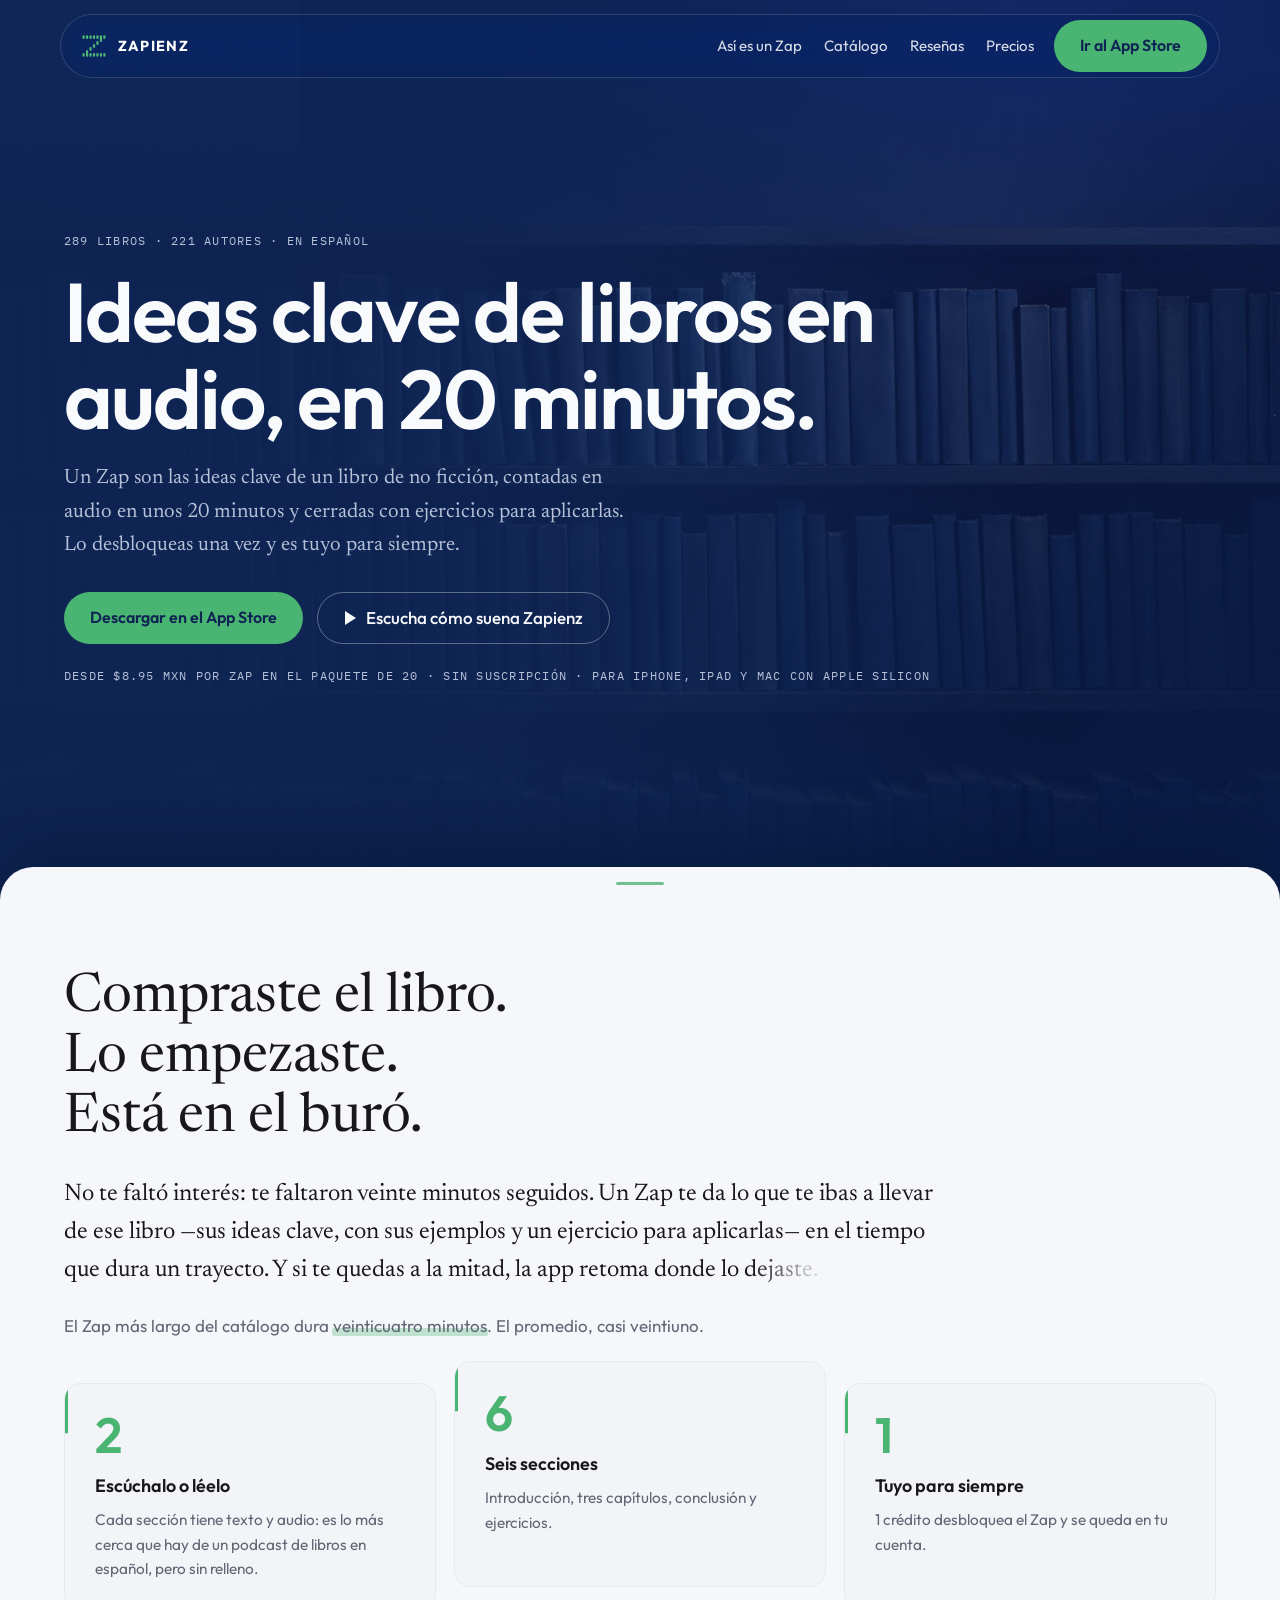
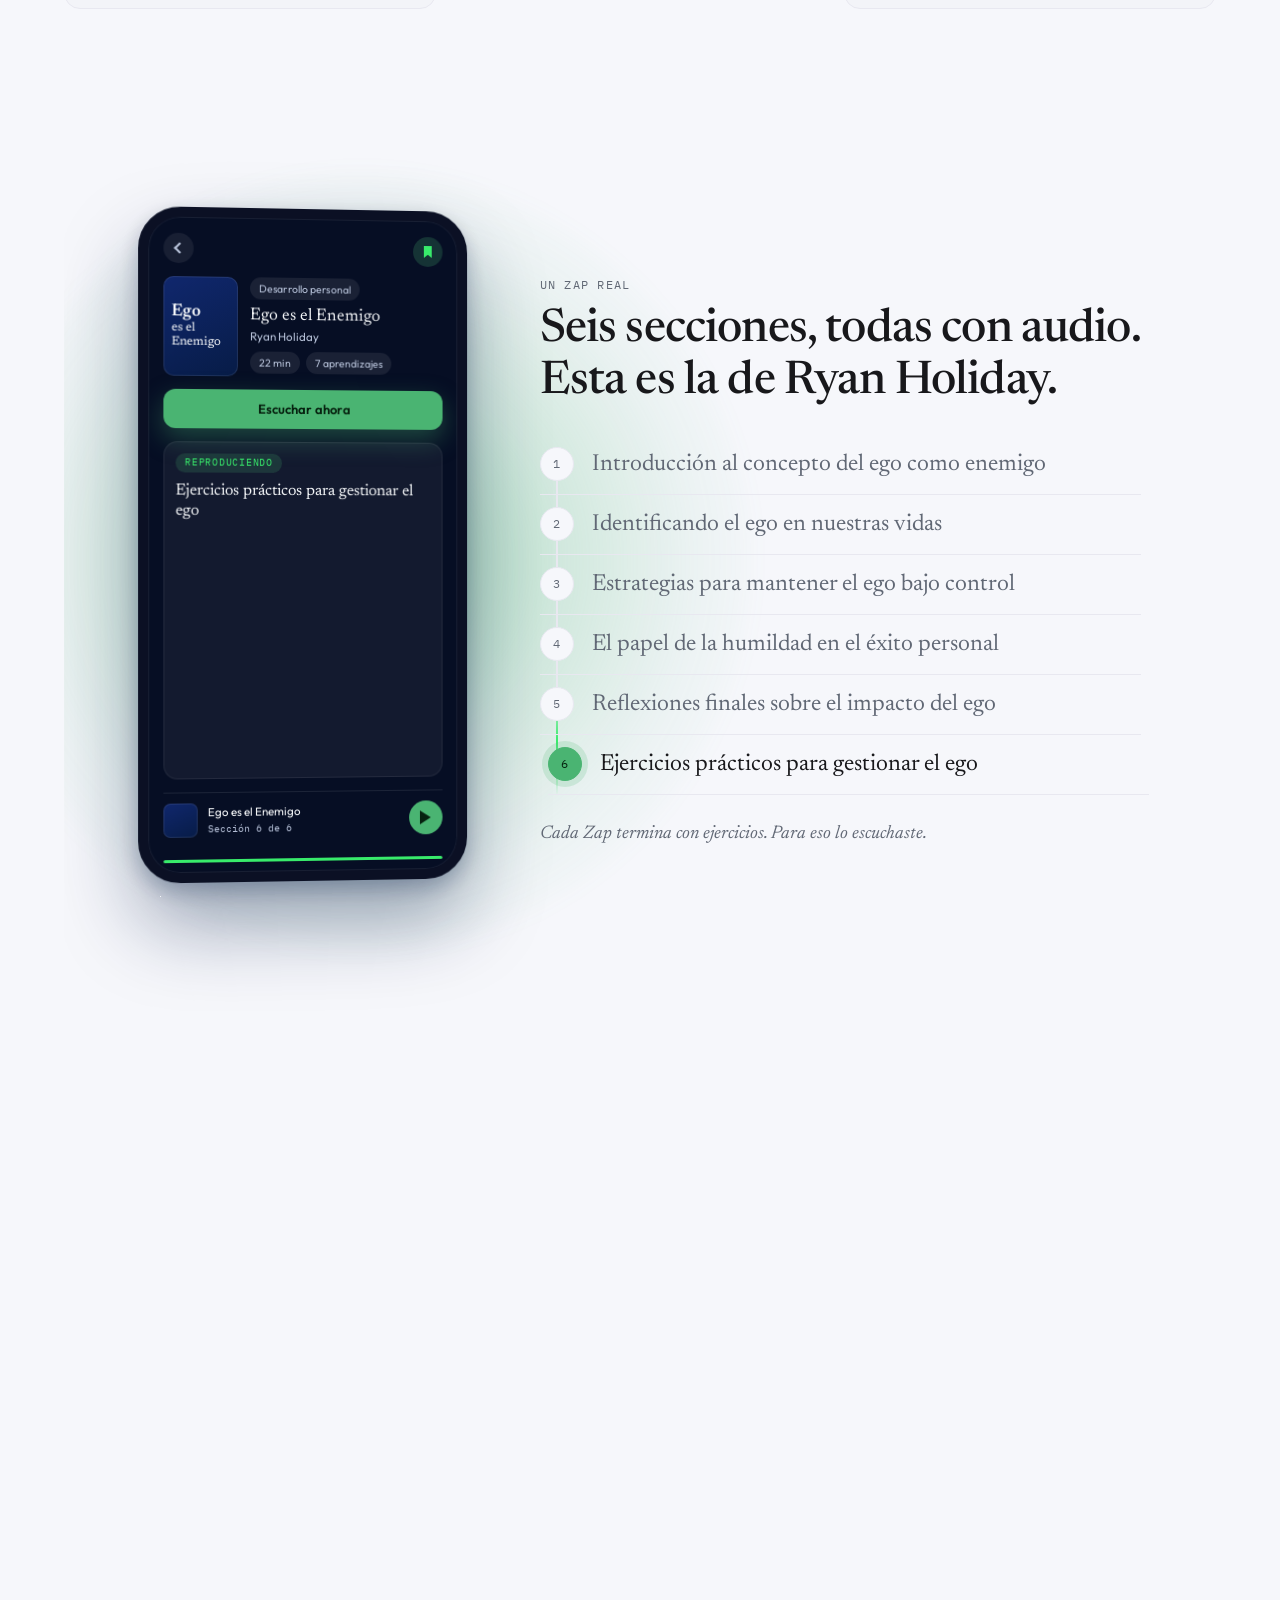
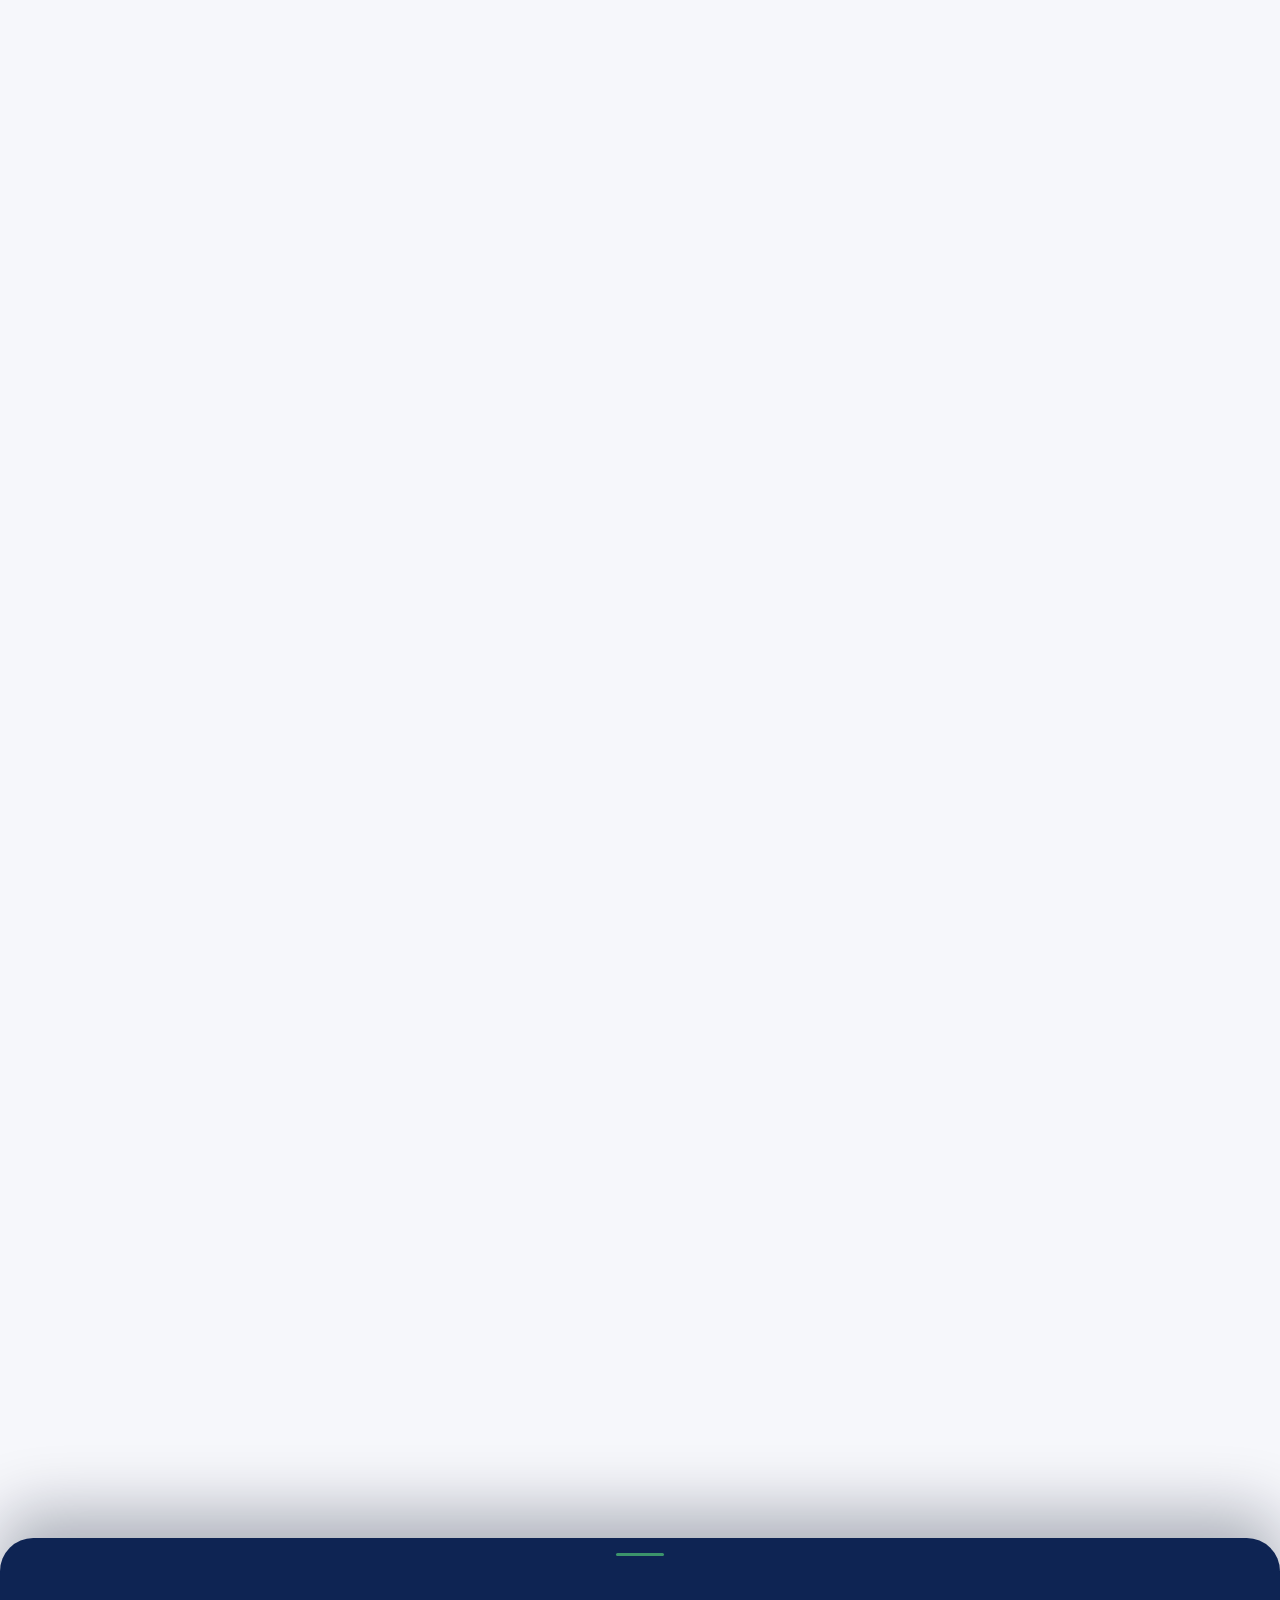
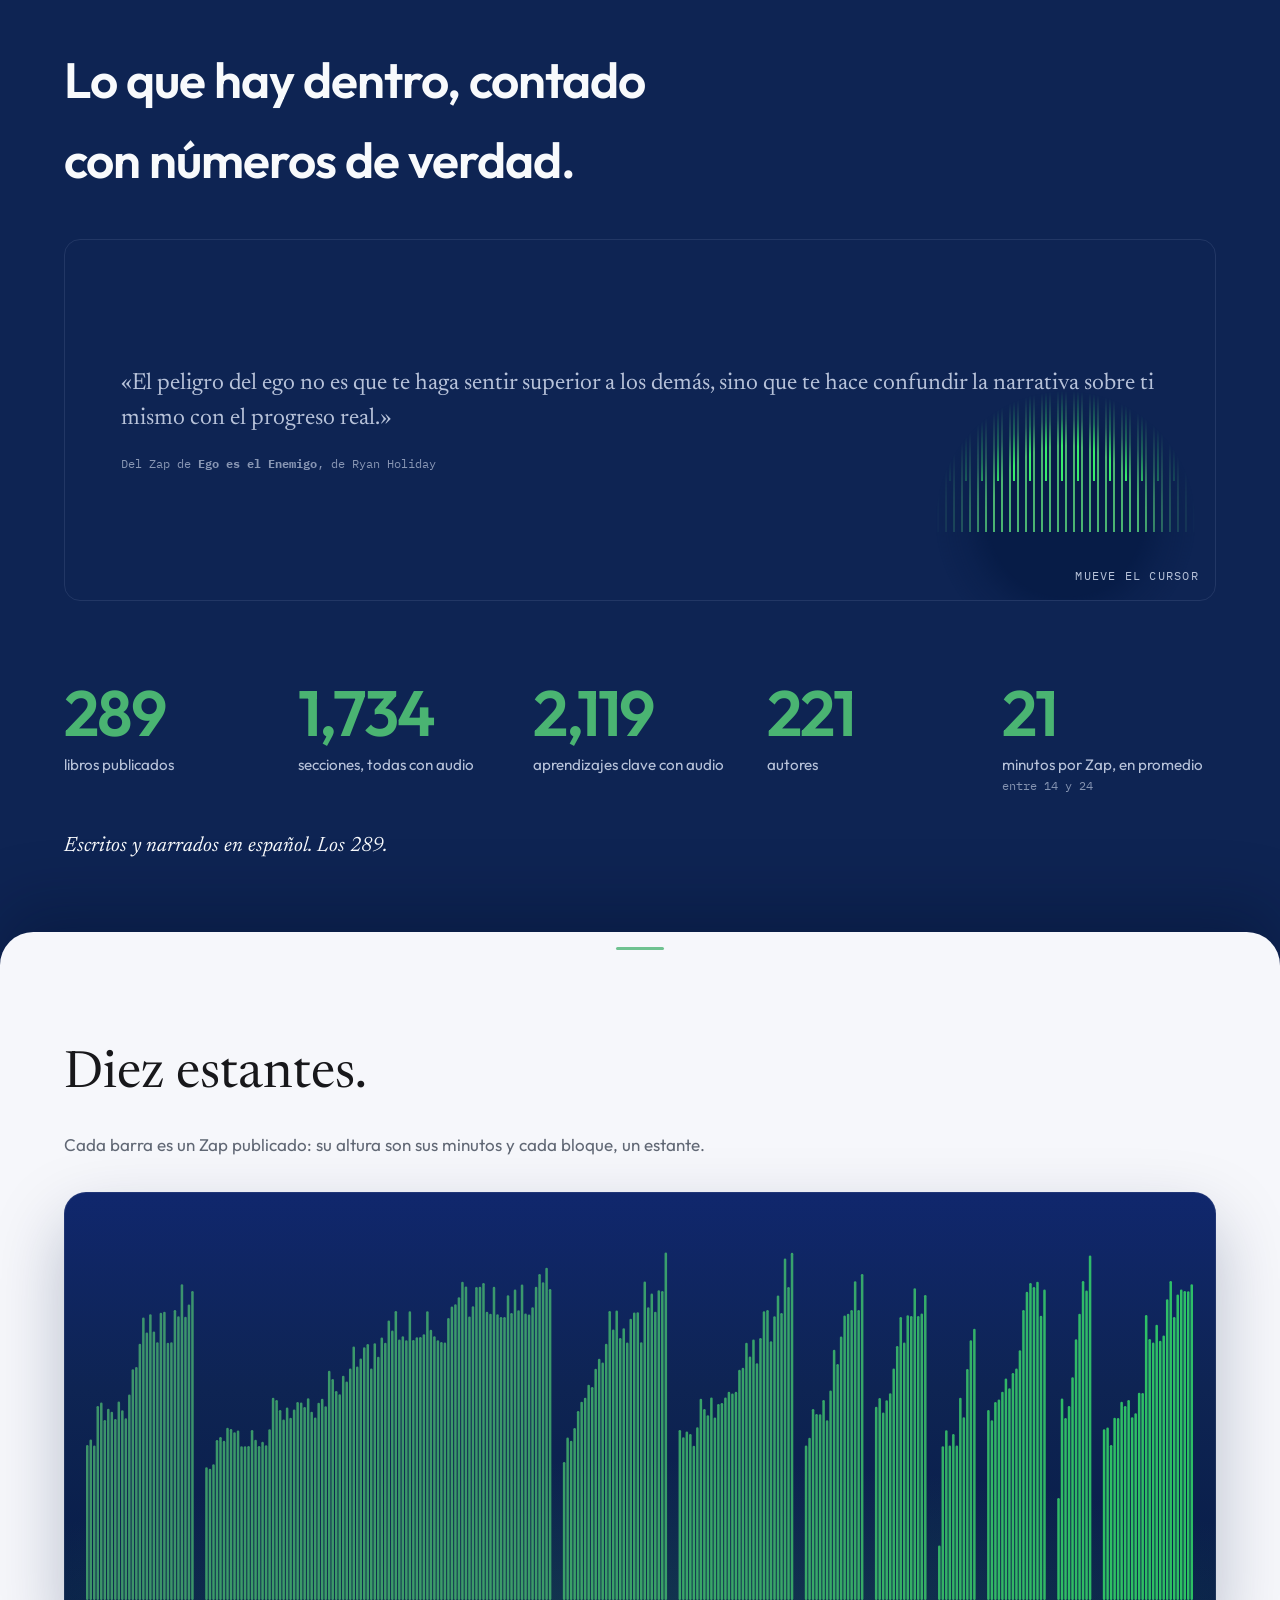
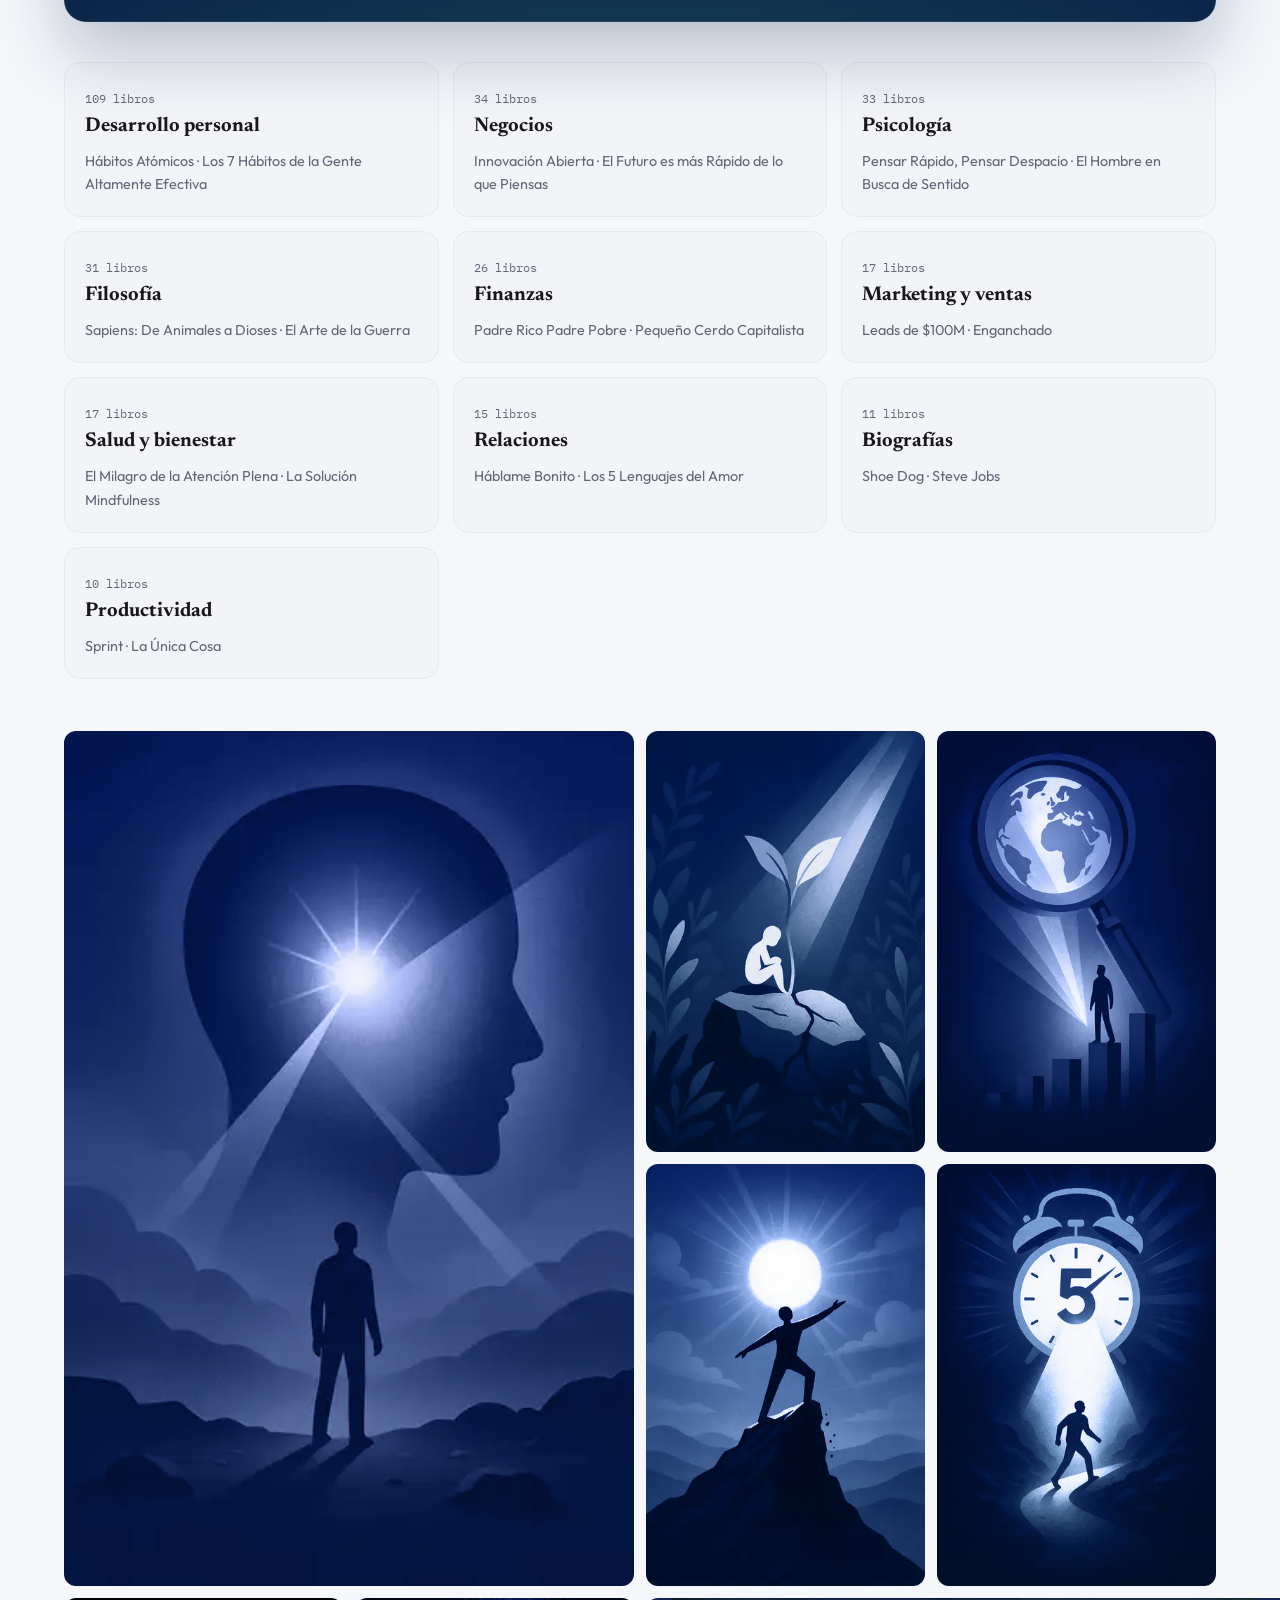
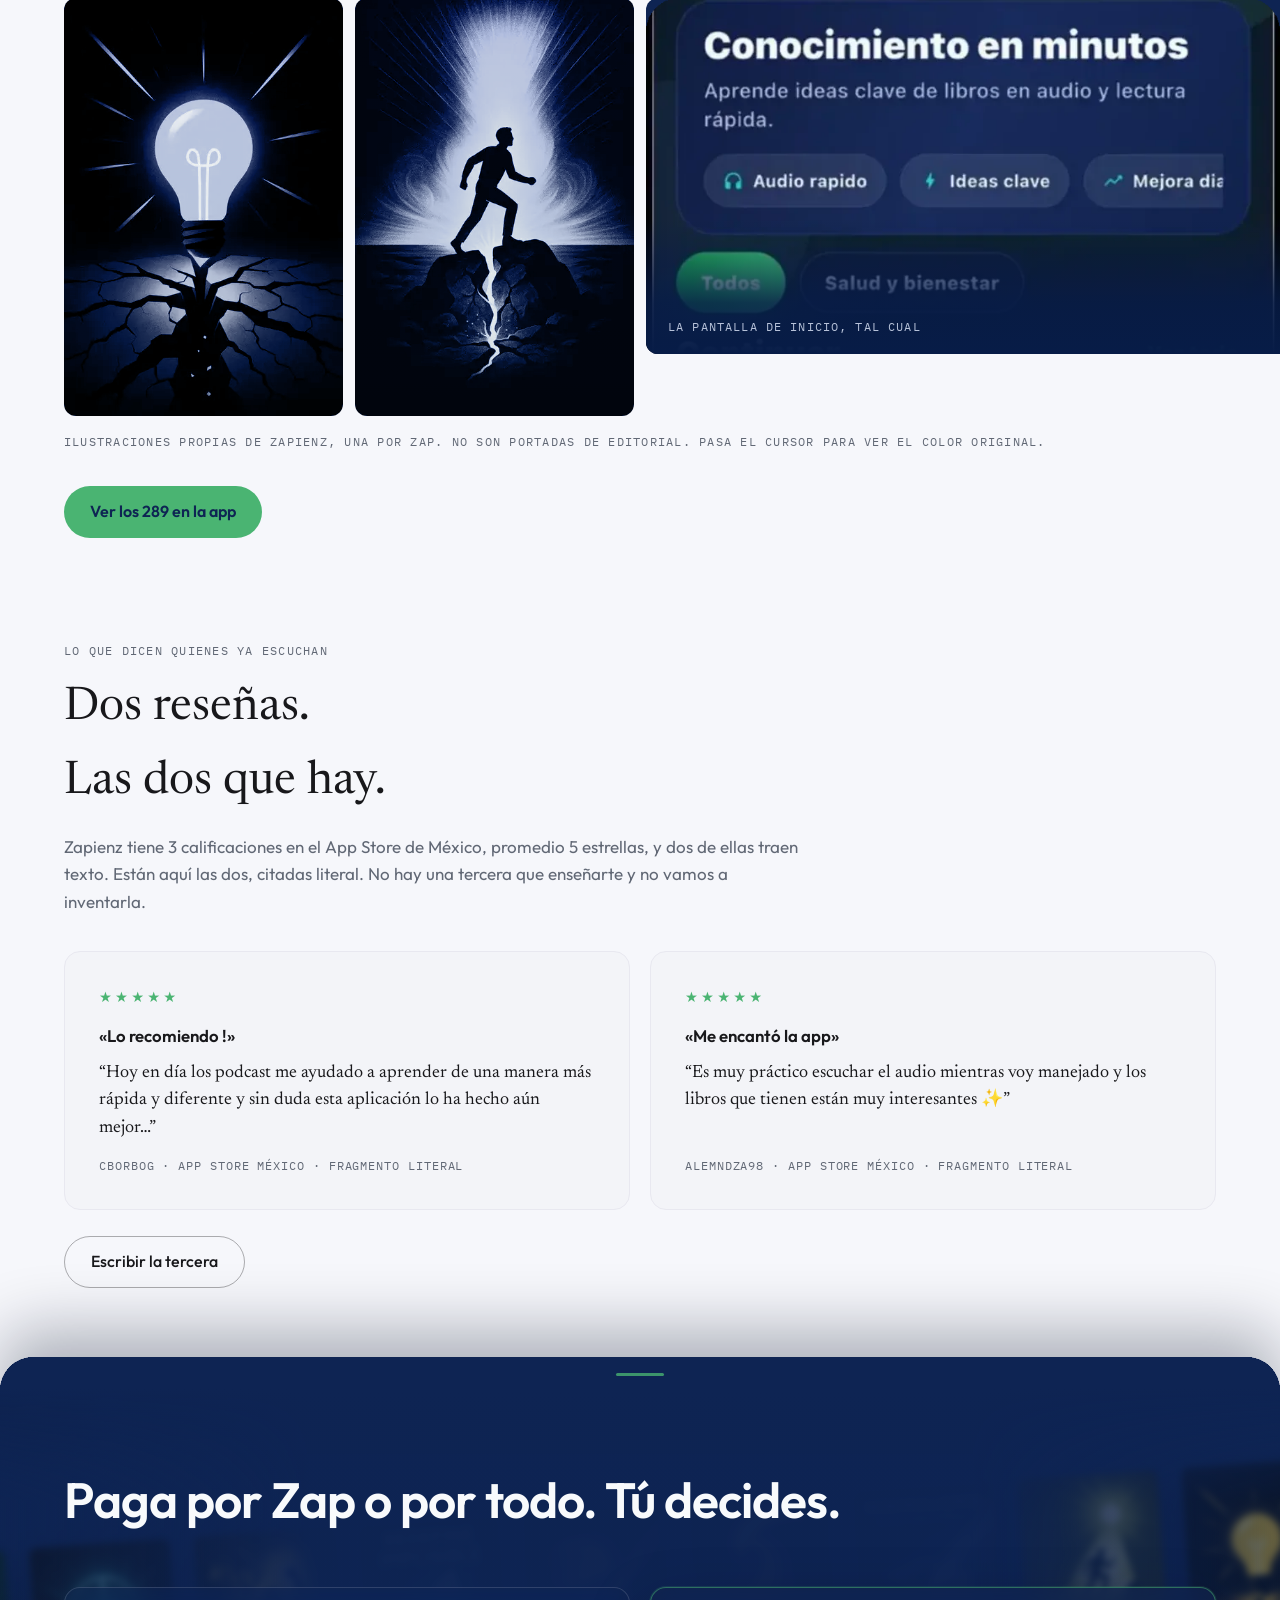
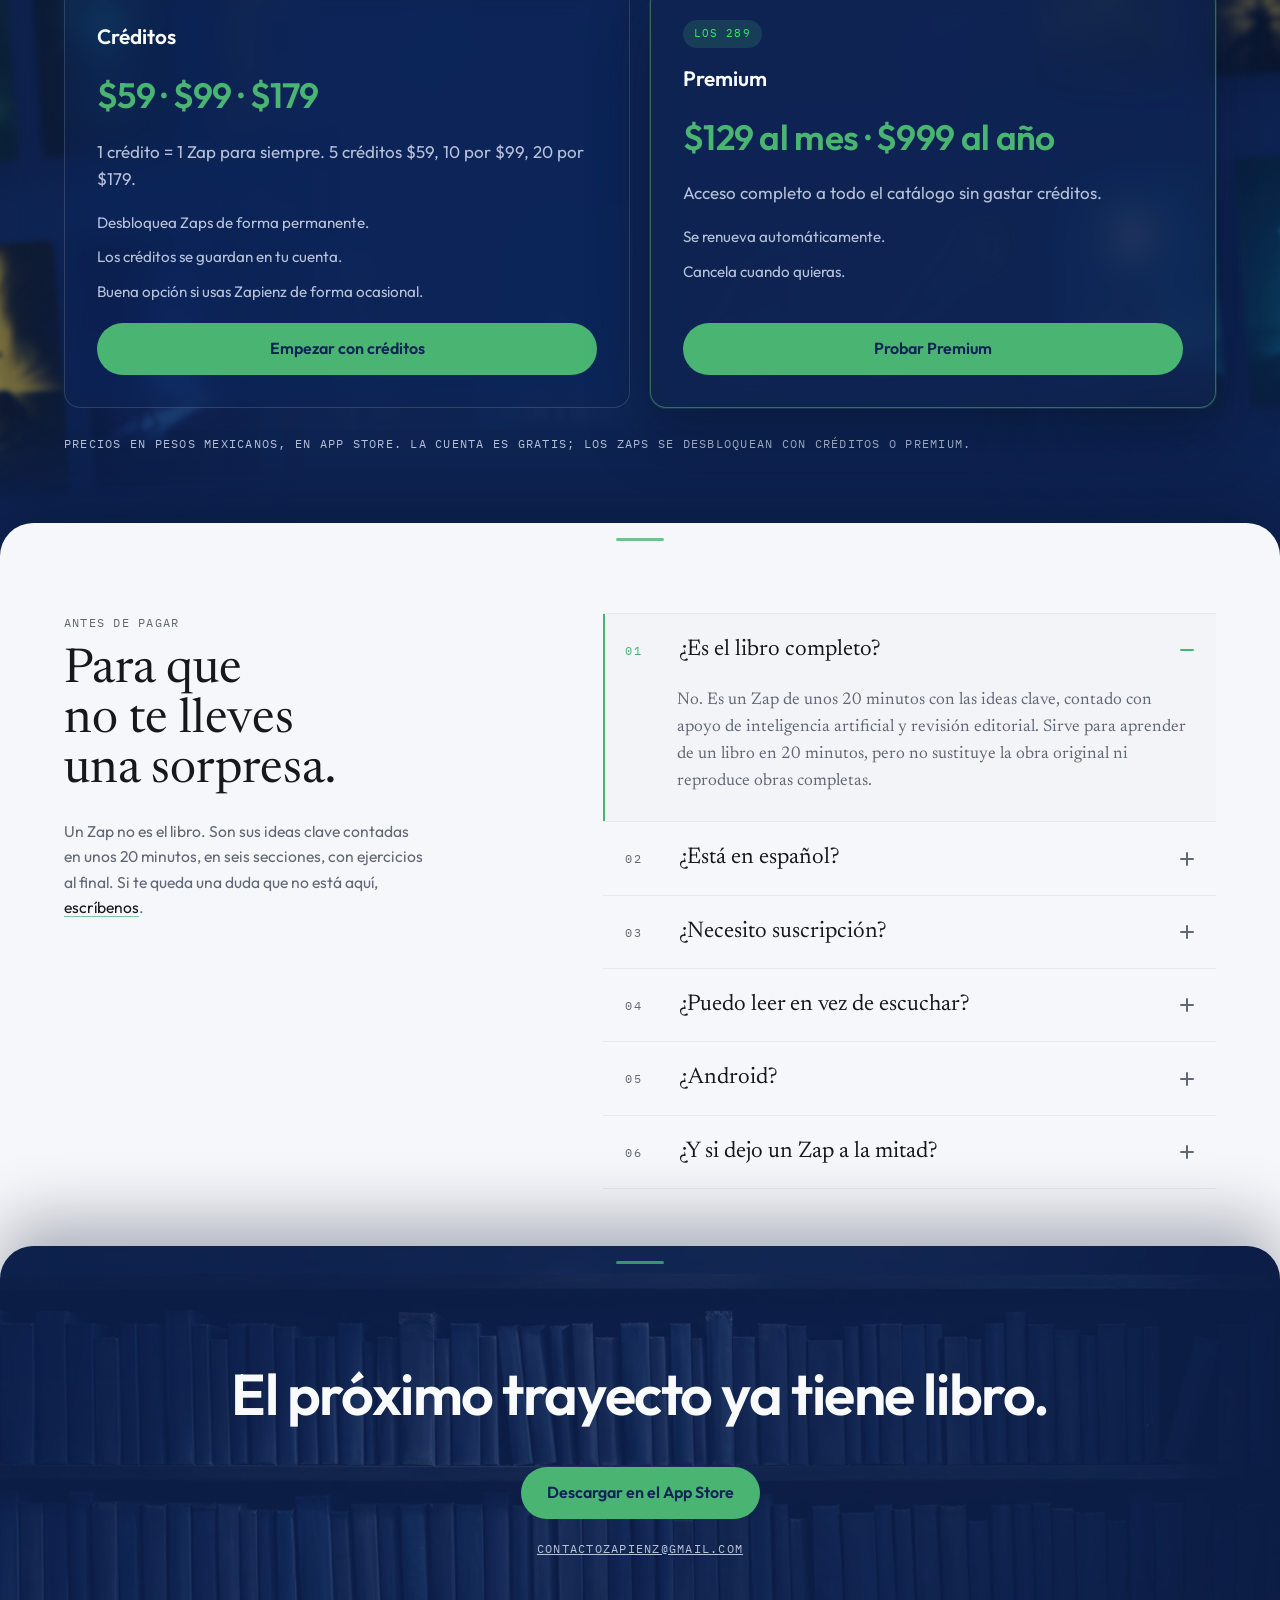
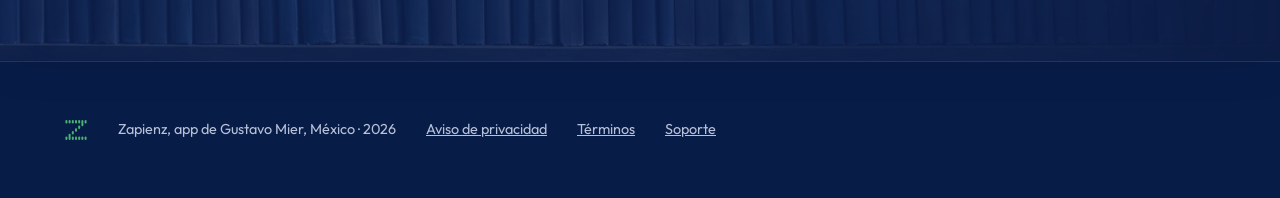
==== commit 04d39bfb: "Corrige la cita del Zap y todas las cifras contra produccion La cita de «Ego es el Enemigo» que abri" ====
--- a/index.html
+++ b/index.html
@@ -4,7 +4,7 @@
 <meta charset="utf-8">
 <meta name="viewport" content="width=device-width, initial-scale=1, viewport-fit=cover">
 <title>Zapienz — Ideas clave de libros en audio, en español</title>
-<meta name="description" content="Las ideas clave de 303 libros de no ficción, en audio y en español. Cada Zap dura unos 20 minutos, termina con ejercicios y se queda en tu cuenta.">
+<meta name="description" content="Las ideas clave de 289 libros de no ficción, en audio y en español. Cada Zap dura unos 20 minutos, termina con ejercicios y se queda en tu cuenta.">
 <link rel="canonical" href="https://gamalabs26.github.io/zapienz-site/">
 <meta name="theme-color" content="#0E2453">
 
@@ -12,14 +12,14 @@
 <meta property="og:site_name" content="Zapienz">
 <meta property="og:locale" content="es_MX">
 <meta property="og:title" content="Zapienz — Ideas clave de libros en audio, en español">
-<meta property="og:description" content="Las ideas clave de 303 libros de no ficción, en audio y en español. Cada Zap dura unos 20 minutos, termina con ejercicios y se queda en tu cuenta.">
+<meta property="og:description" content="Las ideas clave de 289 libros de no ficción, en audio y en español. Cada Zap dura unos 20 minutos, termina con ejercicios y se queda en tu cuenta.">
 <meta property="og:url" content="https://gamalabs26.github.io/zapienz-site/">
 <meta property="og:image" content="https://gamalabs26.github.io/zapienz-site/assets/og.webp">
 <meta property="og:image:width" content="1200">
 <meta property="og:image:height" content="630">
 <meta name="twitter:card" content="summary_large_image">
 <meta name="twitter:title" content="Zapienz — Ideas clave de libros en audio, en español">
-<meta name="twitter:description" content="Las ideas clave de 303 libros de no ficción, en audio y en español. Cada Zap dura unos 20 minutos y se queda en tu cuenta.">
+<meta name="twitter:description" content="Las ideas clave de 289 libros de no ficción, en audio y en español. Cada Zap dura unos 20 minutos y se queda en tu cuenta.">
 <meta name="twitter:image" content="https://gamalabs26.github.io/zapienz-site/assets/og.webp">
 
 <link rel="icon" href="assets/brand/zapienz-mark.svg" type="image/svg+xml">
@@ -41,7 +41,7 @@
   "operatingSystem":"iOS",
   "inLanguage":"es",
   "url":"https://apps.apple.com/mx/app/id6762142820",
-  "description":"Las ideas clave de 303 libros de no ficción, en audio y en español. Cada Zap dura unos 20 minutos y termina con ejercicios.",
+  "description":"Las ideas clave de 289 libros de no ficción, en audio y en español. Cada Zap dura unos 20 minutos y termina con ejercicios.",
   "author":{"@type":"Person","name":"Gustavo Mier"},
   "offers":[
     {"@type":"Offer","name":"5 créditos","price":"59","priceCurrency":"MXN"},
@@ -130,7 +130,7 @@
   <div class="hero__velo" aria-hidden="true"></div>
 
   <div class="hero__contenido">
-    <p class="mono">303 libros · 230 autores · en español</p>
+    <p class="mono">289 libros · 221 autores · en español</p>
     <h1 data-blur-words>Ideas clave de libros en audio, en 20 minutos.</h1>
     <p class="hero__sub">Un Zap son las ideas clave de un libro de no ficción, contadas en audio
       en unos 20 minutos y cerradas con ejercicios para aplicarlas. Lo desbloqueas una vez y es
@@ -160,7 +160,7 @@
       </div>
       <p class="muestra__pie">Es la cortinilla con la que cierra cada Zap, trece segundos.</p>
     </div>
-    <p class="mono hero__precio">Desde $8.95 MXN por Zap · sin suscripción · para iPhone, iPad y Mac con Apple&nbsp;Silicon</p>
+    <p class="mono hero__precio">Desde $8.95 MXN por Zap en el paquete de 20 · sin suscripción · para iPhone, iPad y Mac con Apple&nbsp;Silicon</p>
     
   </div>
 </section>
@@ -177,11 +177,10 @@
       dura un trayecto. Y si te quedas a la mitad, la app retoma donde lo dejaste.</p>
     <!-- Esta linea repetia palabra por palabra el arranque del parrafo de arriba
          («te faltaron veinte minutos seguidos») y se leia como copy sin limpiar. La
-         cifra que la sustituye sale del catalogo real: 303 registros en
-         assets/data/catalogo.json, minutos de 14 a 24, promedio 20.5. -->
+         cifra que la sustituye sale del catalogo real: los 289 Zaps con secciones
+         publicadas en assets/data/catalogo.json, minutos de 14 a 24, promedio 20.76. -->
     <p class="rev" data-stagger="2" style="margin-top:22px;color:var(--texto2)">El Zap más largo
-      del catálogo dura <span class="subrayado">veinticuatro minutos</span>. El promedio, veinte y
-      medio.</p>
+      del catálogo dura <span class="subrayado">veinticuatro minutos</span>. El promedio, casi veintiuno.</p>
 
     <!-- Las tres tarjetas llevan la cifra REAL de lo que cuentan: dos formas de
          consumirlo, seis secciones por Zap, un credito por Zap. Antes eran tres
@@ -297,9 +296,14 @@
     <div class="linterna rev" data-stagger="1" style="margin-top:40px;border:1px solid var(--linea)">
       <blockquote class="linterna__capa linterna__texto"
                   cite="https://apps.apple.com/mx/app/id6762142820">
-        «El ego es el enemigo de lo que quieres y de lo que tienes. De dominar un oficio.
-        De la creatividad de verdad. De trabajar bien con otros. De construir lealtad y apoyo.
-        Es el enemigo de conseguirlo, y de conservarlo cuando ya lo tienes.»
+        <!-- Esta cita SALIO de la base de produccion: es el Aprendizaje 1 del Zap real de
+             «Ego es el Enemigo» (book_takeaways, order_index 1). La que estaba antes no
+             aparecia en ninguna parte del Zap: era la apertura publicada del libro de
+             Holiday traducida, rotulada como contenido nuestro. Eso es justo lo que el
+             FAQ de este mismo sitio promete que NO hacemos, y la exposicion con la
+             editorial que Gus quiere evitar. -->
+        «El peligro del ego no es que te haga sentir superior a los demás, sino que te
+        hace confundir la narrativa sobre ti mismo con el progreso real.»
         <cite>Del Zap de <b>Ego es el Enemigo</b>, de Ryan Holiday</cite>
       </blockquote>
       <div class="linterna__capa linterna__onda" aria-hidden="true"
@@ -311,15 +315,15 @@
     <p class="mono rev" data-stagger="2" style="margin-top:12px">Lo mismo, leído y escuchado. Descúbrelo con el puntero o el dedo.</p>
 
     <div class="cifras">
-      <div class="rev" data-stagger="1"><div class="cifra__n" data-scramble>303</div><p class="cifra__t">libros publicados</p></div>
+      <div class="rev" data-stagger="1"><div class="cifra__n" data-scramble>289</div><p class="cifra__t">libros publicados</p></div>
       <div class="rev" data-stagger="2"><div class="cifra__n" data-scramble>1,734</div><p class="cifra__t">secciones, todas con audio</p></div>
-      <div class="rev" data-stagger="3"><div class="cifra__n" data-scramble>2,161</div><p class="cifra__t">aprendizajes clave con audio</p></div>
-      <div class="rev" data-stagger="4"><div class="cifra__n" data-scramble>230</div><p class="cifra__t">autores</p></div>
-      <div class="rev" data-stagger="5"><div class="cifra__n" data-scramble>20</div><p class="cifra__t">minutos por Zap, en promedio</p><p class="cifra__pie">entre 14 y 24</p></div>
+      <div class="rev" data-stagger="3"><div class="cifra__n" data-scramble>2,119</div><p class="cifra__t">aprendizajes clave con audio</p></div>
+      <div class="rev" data-stagger="4"><div class="cifra__n" data-scramble>221</div><p class="cifra__t">autores</p></div>
+      <div class="rev" data-stagger="5"><div class="cifra__n" data-scramble>21</div><p class="cifra__t">minutos por Zap, en promedio</p><p class="cifra__pie">entre 14 y 24</p></div>
     </div>
 
     <p class="serif rev" style="margin-top:34px;font-style:italic;font-size:1.3rem">
-      Escritos y narrados en español. Los 303.</p>
+      Escritos y narrados en español. Los 289.</p>
   </div>
 </section>
 
@@ -331,7 +335,7 @@
       Cada barra es un Zap publicado: su altura son sus minutos y cada bloque, un estante.</p>
 
     <div class="estante__lienzo rev" data-stagger="2" style="margin-top:34px">
-      <canvas role="img" aria-label="Onda formada por 303 barras, una por cada libro publicado en Zapienz"></canvas>
+      <canvas role="img" aria-label="Onda formada por 289 barras, una por cada Zap con audio publicado en Zapienz"></canvas>
       <p class="estante__tooltip" data-ver="no" aria-live="polite"></p>
     </div>
 
@@ -377,7 +381,7 @@
       No son portadas de editorial. <span class="solo-fino">Pasa el cursor para ver el
       color original.</span><span class="solo-tacto">Tócalas para ver el color original.</span></p>
 
-    <p style="margin-top:34px"><a class="cta" data-magnetic href="https://apps.apple.com/mx/app/id6762142820">Ver los 303 en la app</a></p>
+    <p style="margin-top:34px"><a class="cta" data-magnetic href="https://apps.apple.com/mx/app/id6762142820">Ver los 289 en la app</a></p>
   </div>
 </section>
 
@@ -466,7 +470,7 @@
         <a class="cta cta--ancho" data-magnetic href="https://apps.apple.com/mx/app/id6762142820">Empezar con créditos</a>
       </article>
       <article class="plan plan--todo rev" data-stagger="2">
-        <span class="plan__sello">Los 303</span>
+        <span class="plan__sello">Los 289</span>
         <h3>Premium</h3>
         <p class="plan__precio" data-scramble>$129 al mes · $999 al año</p>
         <p style="color:var(--texto2)">Acceso completo a todo el catálogo sin gastar créditos.</p>
@@ -518,7 +522,7 @@
           <span class="faq__q">¿Está en español?</span>
           <span class="faq__mas" aria-hidden="true"></span>
         </button>
-        <div class="faq__panel"><div><p>Sí, los 303. Locución en español, no doblaje ni
+        <div class="faq__panel"><div><p>Sí, los 289. Locución en español, no doblaje ni
           traducción automática leída en voz alta.</p></div></div>
       </div>
       <div class="faq__item" data-abierto="no">
@@ -528,7 +532,7 @@
           <span class="faq__mas" aria-hidden="true"></span>
         </button>
         <div class="faq__panel"><div><p>No. 1 crédito, 1 Zap, y el Zap se queda en tu cuenta.
-          Premium existe si quieres los 303 de una vez, pero no es la única puerta.</p></div></div>
+          Premium existe si quieres los 289 de una vez, pero no es la única puerta.</p></div></div>
       </div>
       <div class="faq__item" data-abierto="no">
         <button class="faq__b" aria-expanded="false">
@@ -616,7 +620,7 @@
   </div>
 </footer>
 
-<script type="application/json" id="catalogo">[{"titulo":"¿Por Qué Amamos?","autor":"Helen Fisher","categoria":"Psicología","minutos":22},{"titulo":"¿Por Qué Nadie me Dijo Esto Antes?","autor":"Julie Smith","categoria":"Psicología","minutos":19},{"titulo":"¿Quién se ha Llevado mi Queso?","autor":"Spencer Johnson","categoria":"Desarrollo personal","minutos":24},{"titulo":"10x es más Fácil que 2x","autor":"Dan Sullivan","categoria":"Desarrollo personal","minutos":23},{"titulo":"12 Reglas para Vivir","autor":"Jordan B. Peterson","categoria":"Desarrollo personal","minutos":22},{"titulo":"21 Lecciones para el Siglo XXI","autor":"Yuval Noah Harari","categoria":"Filosofía","minutos":21},{"titulo":"Abundancia","autor":"Peter Diamandis","categoria":"Negocios","minutos":23},{"titulo":"Agotamiento","autor":"Emily Nagoski","categoria":"Salud y bienestar","minutos":22},{"titulo":"Amar o Depender","autor":"Walter Riso","categoria":"Relaciones","minutos":19},{"titulo":"Ámate a Ti Mismo como si tu Vida Dependiera de Ello","autor":"Kamal Ravikant","categoria":"Desarrollo personal","minutos":23},{"titulo":"Ansiedad","autor":"Enric Corbera","categoria":"Salud y bienestar","minutos":22},{"titulo":"Antifrágil","autor":"Nassim Nicholas Taleb","categoria":"Filosofía","minutos":22},{"titulo":"Apegos y Cómo Sanarlos","autor":"Milan Yerkovich","categoria":"Psicología","minutos":22},{"titulo":"Aprende más Rápido","autor":"Ulrich Boser","categoria":"Desarrollo personal","minutos":15},{"titulo":"Aprendiendo a Quererse a Sí Mismo","autor":"Walter Riso","categoria":"Desarrollo personal","minutos":20},{"titulo":"Así Habló Zaratustra","autor":"Friedrich Nietzsche","categoria":"Filosofía","minutos":22},{"titulo":"Atreverse a la Grandeza","autor":"Brené Brown","categoria":"Desarrollo personal","minutos":19},{"titulo":"Atrévete a Liderar","autor":"Brené Brown","categoria":"Desarrollo personal","minutos":23},{"titulo":"Atrévete a No Gustar","autor":"Ichiro Kishimi","categoria":"Desarrollo personal","minutos":21},{"titulo":"Attached: Los Estilos de Apego en el Amor","autor":"Amir Levine","categoria":"Psicología","minutos":22},{"titulo":"Ayuno Intermitente","autor":"Jason Fung","categoria":"Salud y bienestar","minutos":18},{"titulo":"Benjamin Franklin: Una Vida Americana","autor":"Walter Isaacson","categoria":"Biografías","minutos":18},{"titulo":"Blink","autor":"Malcolm Gladwell","categoria":"Psicología","minutos":22},{"titulo":"Bola de Nieve: Warren Buffett y el Negocio de la Vida","autor":"Alice Schroeder","categoria":"Biografías","minutos":20},{"titulo":"Bullshit Jobs","autor":"David Graeber","categoria":"Filosofía","minutos":22},{"titulo":"Buyology","autor":"Martin Lindstrom","categoria":"Marketing y ventas","minutos":23},{"titulo":"Cartas a Lucilio","autor":"Séneca","categoria":"Filosofía","minutos":17},{"titulo":"Come, Reza, Ama","autor":"Elizabeth Gilbert","categoria":"Desarrollo personal","minutos":21},{"titulo":"Cómo Ganar Amigos e Influir sobre las Personas","autor":"Dale Carnegie","categoria":"Desarrollo personal","minutos":19},{"titulo":"Cómo Hablar para que los Niños Escuchen y Escuchar para que los Niños Hablen","autor":"Adele Faber","categoria":"Relaciones","minutos":21},{"titulo":"Cómo Hacer que te Pasen Cosas Buenas","autor":"Marian Rojas Estapé","categoria":"Desarrollo personal","minutos":18},{"titulo":"Cómo Mandar a la Mierda de Forma Educada","autor":"Alba Cardalda","categoria":"Desarrollo personal","minutos":23},{"titulo":"Cómo Ser un Estoico","autor":"Massimo Pigliucci","categoria":"Filosofía","minutos":19},{"titulo":"Comunicación No Violenta","autor":"Marshall B. Rosenberg","categoria":"Relaciones","minutos":20},{"titulo":"Contagioso","autor":"Jonah Berger","categoria":"Marketing y ventas","minutos":23},{"titulo":"Conversaciones Cruciales","autor":"Kerry Patterson","categoria":"Relaciones","minutos":19},{"titulo":"Cosmos","autor":"Carl Sagan","categoria":"Filosofía","minutos":24},{"titulo":"Creatividad S.A.","autor":"Ed Catmull","categoria":"Negocios","minutos":21},{"titulo":"Cree en Ti","autor":"Rut Nieves","categoria":"Desarrollo personal","minutos":22},{"titulo":"Cuando el Cuerpo Dice No","autor":"Gabor Maté","categoria":"Salud y bienestar","minutos":23},{"titulo":"Cuatro Mil Semanas","autor":"Oliver Burkeman","categoria":"Desarrollo personal","minutos":18},{"titulo":"Dar y Recibir","autor":"Adam Grant","categoria":"Negocios","minutos":20},{"titulo":"David y Goliat","autor":"Malcolm Gladwell","categoria":"Psicología","minutos":24},{"titulo":"De Bueno a Excelente","autor":"Jim Collins","categoria":"Negocios","minutos":20},{"titulo":"De Cero a Uno","autor":"Peter Thiel","categoria":"Negocios","minutos":23},{"titulo":"Deja de Ser Tú","autor":"Joe Dispenza","categoria":"Desarrollo personal","minutos":22},{"titulo":"Dejar Ir","autor":"David R. Hawkins","categoria":"Desarrollo personal","minutos":22},{"titulo":"Dejar Ir el Apego","autor":"Deepak Chopra","categoria":"Desarrollo personal","minutos":23},{"titulo":"Delivering Happiness","autor":"Tony Hsieh","categoria":"Negocios","minutos":21},{"titulo":"Despertando al Gigante Interior","autor":"Anthony Robbins","categoria":"Desarrollo personal","minutos":22},{"titulo":"Despierta tu Héroe Interior","autor":"Victor Hugo Manzanilla","categoria":"Desarrollo personal","minutos":23},{"titulo":"Diario de una Joven","autor":"Ana Frank","categoria":"Biografías","minutos":14},{"titulo":"Digital Minimalism","autor":"Cal Newport","categoria":"Productividad","minutos":23},{"titulo":"Dinero Feliz","autor":"Ken Honda","categoria":"Finanzas","minutos":23},{"titulo":"Dinero: Domina el Juego","autor":"Tony Robbins","categoria":"Finanzas","minutos":20},{"titulo":"Dopamina Detox","autor":"Thibaut Meurisse","categoria":"Desarrollo personal","minutos":23},{"titulo":"Drive: La Sorprendente Verdad sobre lo que nos Motiva","autor":"Daniel H. Pink","categoria":"Desarrollo personal","minutos":19},{"titulo":"Eat That Frog","autor":"Brian Tracy","categoria":"Productividad","minutos":21},{"titulo":"Economía en una Lección","autor":"Henry Hazlitt","categoria":"Finanzas","minutos":19},{"titulo":"Ego es el Enemigo","autor":"Ryan Holiday","categoria":"Desarrollo personal","minutos":22},{"titulo":"Einstein: Su Vida y Su Universo","autor":"Walter Isaacson","categoria":"Biografías","minutos":22},{"titulo":"El Alquimista","autor":"Paulo Coelho","categoria":"Filosofía","minutos":18},{"titulo":"El Arte de Amar","autor":"Erich Fromm","categoria":"Psicología","minutos":23},{"titulo":"El Arte de la Buena Vida","autor":"Rolf Dobelli","categoria":"Desarrollo personal","minutos":23},{"titulo":"El Arte de la Felicidad","autor":"Dalai Lama","categoria":"Salud y bienestar","minutos":21},{"titulo":"El Arte de la Guerra","autor":"Sun Tzu","categoria":"Filosofía","minutos":18},{"titulo":"El Arte de Pensar Claramente","autor":"Rolf Dobelli","categoria":"Desarrollo personal","minutos":22},{"titulo":"El Caballero de la Armadura Oxidada","autor":"Robert Fisher","categoria":"Desarrollo personal","minutos":22},{"titulo":"El Camino a la Libertad","autor":"Nelson Mandela","categoria":"Biografías","minutos":18},{"titulo":"El Camino del Artista","autor":"Julia Cameron","categoria":"Desarrollo personal","minutos":23},{"titulo":"El Camino del Hombre Superior","autor":"David Deida","categoria":"Desarrollo personal","minutos":21},{"titulo":"El Cerebro de Buda","autor":"Rick Hanson","categoria":"Psicología","minutos":15},{"titulo":"El Cerebro del Niño","autor":"Daniel J. Siegel","categoria":"Psicología","minutos":19},{"titulo":"El Cerebro Emocional","autor":"Joseph LeDoux","categoria":"Psicología","minutos":22},{"titulo":"El Cerebro en Forma","autor":"John J. Ratey","categoria":"Salud y bienestar","minutos":19},{"titulo":"El Cisne Negro","autor":"Nassim Nicholas Taleb","categoria":"Filosofía","minutos":21},{"titulo":"El Club de las 5 AM","autor":"Robin Sharma","categoria":"Desarrollo personal","minutos":24},{"titulo":"El Código de la Longevidad","autor":"Valter Longo","categoria":"Salud y bienestar","minutos":23},{"titulo":"El Código de la Obesidad","autor":"Jason Fung","categoria":"Salud y bienestar","minutos":19},{"titulo":"El Código del Dinero","autor":"Raimon Samsó","categoria":"Finanzas","minutos":24},{"titulo":"El Código del Talento","autor":"Daniel Coyle","categoria":"Desarrollo personal","minutos":21},{"titulo":"El Cuadrante del Flujo de Dinero","autor":"Robert T. Kiyosaki","categoria":"Finanzas","minutos":18},{"titulo":"El Cuerpo Lleva la Cuenta","autor":"Bessel van der Kolk","categoria":"Psicología","minutos":18},{"titulo":"El Curso Fénix","autor":"Brian Tracy","categoria":"Desarrollo personal","minutos":15},{"titulo":"El Derecho a Decir No","autor":"Walter Riso","categoria":"Desarrollo personal","minutos":18},{"titulo":"El Dilema del Innovador","autor":"Clayton M. Christensen","categoria":"Negocios","minutos":19},{"titulo":"El Efecto Compuesto","autor":"Darren Hardy","categoria":"Desarrollo personal","minutos":23},{"titulo":"El Ejecutivo al Minuto","autor":"Ken Blanchard","categoria":"Negocios","minutos":24},{"titulo":"El Error de Descartes","autor":"Antonio Damasio","categoria":"Psicología","minutos":22},{"titulo":"El Extranjero","autor":"Albert Camus","categoria":"Filosofía","minutos":23},{"titulo":"El Futuro es más Rápido de lo que Piensas","autor":"Peter Diamandis","categoria":"Negocios","minutos":22},{"titulo":"El Gen Egoísta","autor":"Richard Dawkins","categoria":"Filosofía","minutos":20},{"titulo":"El Gran Diseño","autor":"Stephen Hawking","categoria":"Filosofía","minutos":23},{"titulo":"El Guerrero Pacífico","autor":"Dan Millman","categoria":"Desarrollo personal","minutos":22},{"titulo":"El Hombre en Busca de Sentido","autor":"Viktor Frankl","categoria":"Psicología","minutos":19},{"titulo":"El Hombre más Rico de Babilonia","autor":"George S. Clason","categoria":"Finanzas","minutos":24},{"titulo":"El Inversor Inteligente","autor":"Benjamin Graham","categoria":"Finanzas","minutos":19},{"titulo":"El Juego Infinito","autor":"Simon Sinek","categoria":"Negocios","minutos":18},{"titulo":"El Lenguaje del Cuerpo","autor":"Allan Pease","categoria":"Psicología","minutos":22},{"titulo":"El Método Lean Startup","autor":"Eric Ries","categoria":"Negocios","minutos":19},{"titulo":"El Milagro de la Atención Plena","autor":"Thich Nhat Hanh","categoria":"Salud y bienestar","minutos":24},{"titulo":"El Milagro de las Mañanas","autor":"Hal Elrod","categoria":"Desarrollo personal","minutos":22},{"titulo":"El Millonario Automático","autor":"David Bach","categoria":"Finanzas","minutos":22},{"titulo":"El Millonario de la Puerta de al Lado","autor":"Thomas J. Stanley","categoria":"Finanzas","minutos":19},{"titulo":"El Mito de Sísifo","autor":"Albert Camus","categoria":"Filosofía","minutos":22},{"titulo":"El Mito del Emprendedor","autor":"Michael E. Gerber","categoria":"Negocios","minutos":22},{"titulo":"El Monje que Vendió su Ferrari","autor":"Robin Sharma","categoria":"Desarrollo personal","minutos":23},{"titulo":"El Mundo de Sofía","autor":"Jostein Gaarder","categoria":"Filosofía","minutos":22},{"titulo":"El Obstáculo es el Camino","autor":"Ryan Holiday","categoria":"Desarrollo personal","minutos":23},{"titulo":"El Pequeño Libro del Talento","autor":"Daniel Coyle","categoria":"Desarrollo personal","minutos":21},{"titulo":"El Placebo Eres Tú","autor":"Joe Dispenza","categoria":"Salud y bienestar","minutos":23},{"titulo":"El Poder de la Autodisciplina","autor":"Brian Tracy","categoria":"Desarrollo personal","minutos":18},{"titulo":"El Poder de la Intención","autor":"Wayne W. Dyer","categoria":"Desarrollo personal","minutos":18},{"titulo":"El Poder de la Mente Subconsciente","autor":"Joseph Murphy","categoria":"Desarrollo personal","minutos":24},{"titulo":"El Poder de la Resiliencia","autor":"Robert Brooks","categoria":"Desarrollo personal","minutos":22},{"titulo":"El Poder de la Vulnerabilidad","autor":"Brené Brown","categoria":"Desarrollo personal","minutos":15},{"titulo":"El Poder de los 5 Segundos","autor":"Mel Robbins","categoria":"Desarrollo personal","minutos":22},{"titulo":"El Poder de los Hábitos","autor":"Charles Duhigg","categoria":"Desarrollo personal","minutos":19},{"titulo":"El Poder del Ahora","autor":"Eckhart Tolle","categoria":"Desarrollo personal","minutos":18},{"titulo":"El Poder del Apego","autor":"Diane Poole Heller","categoria":"Psicología","minutos":21},{"titulo":"El Poder del Hábito","autor":"Charles Duhigg","categoria":"Desarrollo personal","minutos":23},{"titulo":"El Principio 80/20","autor":"Richard Koch","categoria":"Productividad","minutos":22},{"titulo":"El Principito","autor":"Antoine de Saint-Exupéry","categoria":"Filosofía","minutos":23},{"titulo":"El Punto Clave","autor":"Malcolm Gladwell","categoria":"Negocios","minutos":23},{"titulo":"El Secreto","autor":"Rhonda Byrne","categoria":"Desarrollo personal","minutos":23},{"titulo":"El Sutil Arte de que (casi todo) te Importe una Mierda","autor":"Mark Manson","categoria":"Desarrollo personal","minutos":18},{"titulo":"El Trauma y el Cuerpo","autor":"Pat Ogden","categoria":"Psicología","minutos":15},{"titulo":"El Universo en una Cáscara de Nuez","autor":"Stephen Hawking","categoria":"Filosofía","minutos":20},{"titulo":"El Vendedor más Grande del Mundo","autor":"Og Mandino","categoria":"Marketing y ventas","minutos":23},{"titulo":"Elon Musk","autor":"Walter Isaacson","categoria":"Biografías","minutos":19},{"titulo":"Emociones Tóxicas","autor":"Bernardo Stamateas","categoria":"Desarrollo personal","minutos":20},{"titulo":"Empieza con el Porqué","autor":"Simon Sinek","categoria":"Negocios","minutos":19},{"titulo":"Empresa de Uno","autor":"Paul Jarvis","categoria":"Negocios","minutos":18},{"titulo":"Enamórate de Ti","autor":"Walter Riso","categoria":"Desarrollo personal","minutos":20},{"titulo":"Encuentra tu Persona Vitamina","autor":"Marian Rojas Estapé","categoria":"Relaciones","minutos":19},{"titulo":"Enganchado","autor":"Nir Eyal","categoria":"Marketing y ventas","minutos":20},{"titulo":"Eres un Chingón","autor":"Jen Sincero","categoria":"Desarrollo personal","minutos":18},{"titulo":"Eres un Chingón en Hacer Dinero","autor":"Jen Sincero","categoria":"Finanzas","minutos":19},{"titulo":"Esencialismo","autor":"Greg McKeown","categoria":"Desarrollo personal","minutos":20},{"titulo":"Estás Hecho para Amar","autor":"Marcela Lechuga","categoria":"Relaciones","minutos":22},{"titulo":"Este Dolor no es Mío","autor":"Mark Wolynn","categoria":"Psicología","minutos":19},{"titulo":"Esto es Marketing","autor":"Seth Godin","categoria":"Marketing y ventas","minutos":20},{"titulo":"Factfulness","autor":"Hans Rosling","categoria":"Desarrollo personal","minutos":22},{"titulo":"Fluir","autor":"Mihaly Csikszentmihalyi","categoria":"Psicología","minutos":19},{"titulo":"Freakonomics","autor":"Steven D. Levitt","categoria":"Negocios","minutos":19},{"titulo":"Gente Tóxica","autor":"Bernardo Stamateas","categoria":"Relaciones","minutos":19},{"titulo":"Good to Great","autor":"Jim Collins","categoria":"Negocios","minutos":22},{"titulo":"Grit: El Poder de la Pasión y la Perseverancia","autor":"Angela Duckworth","categoria":"Desarrollo personal","minutos":23},{"titulo":"Gung Ho","autor":"Ken Blanchard","categoria":"Negocios","minutos":18},{"titulo":"Hábitos Atómicos","autor":"James Clear","categoria":"Desarrollo personal","minutos":23},{"titulo":"Háblame Bonito","autor":"Vanessa Van Edwards","categoria":"Relaciones","minutos":22},{"titulo":"Hacking Growth","autor":"Sean Ellis","categoria":"Marketing y ventas","minutos":20},{"titulo":"Haz Tiempo","autor":"Jake Knapp","categoria":"Productividad","minutos":16},{"titulo":"Hazlo Ahora","autor":"Brian Tracy","categoria":"Productividad","minutos":23},{"titulo":"Hombres son de Marte, Mujeres son de Venus","autor":"John Gray","categoria":"Relaciones","minutos":23},{"titulo":"Homo Deus","autor":"Yuval Noah Harari","categoria":"Filosofía","minutos":22},{"titulo":"Ikigai","autor":"Héctor García","categoria":"Desarrollo personal","minutos":18},{"titulo":"Indistractable","autor":"Nir Eyal","categoria":"Productividad","minutos":19},{"titulo":"Influencia: La Psicología de la Persuasión","autor":"Robert B. Cialdini","categoria":"Psicología","minutos":23},{"titulo":"Inner Excellence","autor":"Jim Afremow","categoria":"Desarrollo personal","minutos":15},{"titulo":"Innovación Abierta","autor":"Henry Chesbrough","categoria":"Negocios","minutos":21},{"titulo":"Inspired","autor":"Marty Cagan","categoria":"Negocios","minutos":24},{"titulo":"Inteligencia Emocional","autor":"Daniel Goleman","categoria":"Psicología","minutos":18},{"titulo":"Inteligencia Social","autor":"Daniel Goleman","categoria":"Psicología","minutos":18},{"titulo":"Inversión Inteligente para Principiantes","autor":"Samuel Rees","categoria":"Finanzas","minutos":22},{"titulo":"La Biología de la Creencia","autor":"Bruce H. Lipton","categoria":"Desarrollo personal","minutos":22},{"titulo":"La Bolsa o la Vida","autor":"Joe Domínguez","categoria":"Finanzas","minutos":24},{"titulo":"La Buena Economía","autor":"Abhijit V. Banerjee","categoria":"Finanzas","minutos":19},{"titulo":"La Buena Suerte","autor":"Alex Rovira","categoria":"Desarrollo personal","minutos":15},{"titulo":"La Ciencia de Hacerse Rico","autor":"Wallace D. Wattles","categoria":"Finanzas","minutos":23},{"titulo":"La Empresa Consciente","autor":"Fred Kofman","categoria":"Negocios","minutos":19},{"titulo":"La Estrategia del Océano Azul","autor":"W. Chan Kim","categoria":"Negocios","minutos":21},{"titulo":"La Filosofía como Forma de Vida","autor":"Pierre Hadot","categoria":"Filosofía","minutos":23},{"titulo":"La Fórmula de Lanzamiento","autor":"Jeff Walker","categoria":"Marketing y ventas","minutos":22},{"titulo":"La Ganancia es Primero","autor":"Mike Michalowicz","categoria":"Finanzas","minutos":22},{"titulo":"La Generación Ansiosa","autor":"Jonathan Haidt","categoria":"Psicología","minutos":19},{"titulo":"La Guerra del Arte","autor":"Steven Pressfield","categoria":"Desarrollo personal","minutos":17},{"titulo":"La Historia de mis Experimentos con la Verdad","autor":"Mahatma Gandhi","categoria":"Biografías","minutos":18},{"titulo":"La Maestría del Amor","autor":"Miguel Ruiz","categoria":"Relaciones","minutos":22},{"titulo":"La Magia del Orden","autor":"Marie Kondo","categoria":"Desarrollo personal","minutos":17},{"titulo":"La Meta","autor":"Eliyahu M. Goldratt","categoria":"Negocios","minutos":19},{"titulo":"La Montaña Eres Tú","autor":"Brianna Wiest","categoria":"Desarrollo personal","minutos":17},{"titulo":"La Nación de la Dopamina","autor":"Anna Lembke","categoria":"Psicología","minutos":20},{"titulo":"La Psicología de las Ventas","autor":"Brian Tracy","categoria":"Marketing y ventas","minutos":21},{"titulo":"La Psicología del Dinero","autor":"Morgan Housel","categoria":"Finanzas","minutos":19},{"titulo":"La Riqueza de las Naciones","autor":"Adam Smith","categoria":"Filosofía","minutos":18},{"titulo":"La Sabiduría de la Inseguridad","autor":"Alan Watts","categoria":"Filosofía","minutos":22},{"titulo":"La Sabiduría del Enneagrama","autor":"Don Richard Riso","categoria":"Psicología","minutos":23},{"titulo":"La Sanación de las 5 Heridas","autor":"Lise Bourbeau","categoria":"Desarrollo personal","minutos":23},{"titulo":"La Semana Laboral de 4 Horas","autor":"Timothy Ferriss","categoria":"Desarrollo personal","minutos":22},{"titulo":"La Singularidad está Cerca","autor":"Ray Kurzweil","categoria":"Filosofía","minutos":24},{"titulo":"La Sociedad del Cansancio","autor":"Byung-Chul Han","categoria":"Filosofía","minutos":21},{"titulo":"La Solución del Azúcar en la Sangre","autor":"Mark Hyman","categoria":"Salud y bienestar","minutos":21},{"titulo":"La Solución Mindfulness","autor":"Ronald Siegel","categoria":"Salud y bienestar","minutos":22},{"titulo":"La Startup de 100 Dólares","autor":"Chris Guillebeau","categoria":"Negocios","minutos":19},{"titulo":"La Teoría Let Them","autor":"Mel Robbins","categoria":"Desarrollo personal","minutos":21},{"titulo":"La Tercera Ola","autor":"Steve Case","categoria":"Negocios","minutos":15},{"titulo":"La Trampa de la Felicidad","autor":"Russ Harris","categoria":"Desarrollo personal","minutos":23},{"titulo":"La Trampa del Perfeccionismo","autor":"Tal Ben-Shahar","categoria":"Desarrollo personal","minutos":18},{"titulo":"La Transformación Total de su Dinero","autor":"Dave Ramsey","categoria":"Finanzas","minutos":22},{"titulo":"La Única Cosa","autor":"Gary Keller","categoria":"Productividad","minutos":19},{"titulo":"La Vaca Púrpura","autor":"Seth Godin","categoria":"Marketing y ventas","minutos":19},{"titulo":"La Venta Challenger","autor":"Matthew Dixon","categoria":"Marketing y ventas","minutos":20},{"titulo":"La Ventaja de la Felicidad","autor":"Shawn Achor","categoria":"Desarrollo personal","minutos":19},{"titulo":"Las 21 Leyes Irrefutables del Liderazgo","autor":"John C. Maxwell","categoria":"Desarrollo personal","minutos":19},{"titulo":"Las 48 Leyes del Poder","autor":"Robert Greene","categoria":"Negocios","minutos":18},{"titulo":"Las 5 Heridas que Impiden ser Uno Mismo","autor":"Lise Bourbeau","categoria":"Desarrollo personal","minutos":15},{"titulo":"Las Leyes de la Naturaleza Humana","autor":"Robert Greene","categoria":"Psicología","minutos":19},{"titulo":"Leads de $100M","autor":"Alex Hormozi","categoria":"Marketing y ventas","minutos":23},{"titulo":"Leonardo da Vinci","autor":"Walter Isaacson","categoria":"Biografías","minutos":19},{"titulo":"Levantarse","autor":"Brené Brown","categoria":"Desarrollo personal","minutos":19},{"titulo":"Libertad Financiera","autor":"Grant Sabatier","categoria":"Finanzas","minutos":19},{"titulo":"Lifespan: Por Qué Envejecemos y Por Qué No Tenemos Por Qué","autor":"David A. Sinclair","categoria":"Salud y bienestar","minutos":18},{"titulo":"Lo Difícil de las Cosas Difíciles","autor":"Ben Horowitz","categoria":"Negocios","minutos":20},{"titulo":"Lo Inevitable","autor":"Kevin Kelly","categoria":"Filosofía","minutos":22},{"titulo":"Long Walk to Freedom","autor":"Nelson Mandela","categoria":"Biografías","minutos":22},{"titulo":"Los 10X","autor":"Grant Cardone","categoria":"Desarrollo personal","minutos":19},{"titulo":"Los 5 Lenguajes del Amor","autor":"Gary Chapman","categoria":"Relaciones","minutos":23},{"titulo":"Los 7 Hábitos de la Gente Altamente Efectiva","autor":"Stephen R. Covey","categoria":"Desarrollo personal","minutos":23},{"titulo":"Los Cuatro Acuerdos","autor":"Miguel Ruiz","categoria":"Desarrollo personal","minutos":22},{"titulo":"Los Dones de la Imperfección","autor":"Brené Brown","categoria":"Desarrollo personal","minutos":18},{"titulo":"Los Hombres son de Marte, las Mujeres son de Venus","autor":"John Gray","categoria":"Relaciones","minutos":21},{"titulo":"Los Líderes Comen al Final","autor":"Simon Sinek","categoria":"Negocios","minutos":21},{"titulo":"Los Secretos de la Mente Millonaria","autor":"T. Harv Eker","categoria":"Finanzas","minutos":18},{"titulo":"Los Secretos para Hablar en Público","autor":"Dale Carnegie","categoria":"Desarrollo personal","minutos":15},{"titulo":"Marketing de Contenidos","autor":"Joe Pulizzi","categoria":"Marketing y ventas","minutos":19},{"titulo":"Martes con mi Viejo Profesor","autor":"Mitch Albom","categoria":"Desarrollo personal","minutos":21},{"titulo":"Más Allá del Bien y del Mal","autor":"Friedrich Nietzsche","categoria":"Filosofía","minutos":22},{"titulo":"Más Allá del Bien y del Mal en la Pareja","autor":"Joan Garriga","categoria":"Relaciones","minutos":23},{"titulo":"Mastery","autor":"Robert Greene","categoria":"Desarrollo personal","minutos":19},{"titulo":"Meditaciones","autor":"Marco Aurelio","categoria":"Filosofía","minutos":19},{"titulo":"Mindset","autor":"Carol S. Dweck","categoria":"Desarrollo personal","minutos":19},{"titulo":"Minimalismo","autor":"Joshua Fields Millburn","categoria":"Desarrollo personal","minutos":22},{"titulo":"Money: Master the Game","autor":"Tony Robbins","categoria":"Finanzas","minutos":23},{"titulo":"Morir Con Cero","autor":"Bill Perkins","categoria":"Finanzas","minutos":24},{"titulo":"Mujeres y Poder","autor":"Mary Beard","categoria":"Filosofía","minutos":15},{"titulo":"Multiplicadores","autor":"Liz Wiseman","categoria":"Negocios","minutos":19},{"titulo":"No Puedes Herirme","autor":"David Goggins","categoria":"Desarrollo personal","minutos":20},{"titulo":"Nunca Comas Solo","autor":"Keith Ferrazzi","categoria":"Desarrollo personal","minutos":21},{"titulo":"Nunca Dividas la Diferencia","autor":"Chris Voss","categoria":"Negocios","minutos":22},{"titulo":"Ofertas de $100M","autor":"Alex Hormozi","categoria":"Negocios","minutos":24},{"titulo":"Opción B","autor":"Adam Grant","categoria":"Desarrollo personal","minutos":20},{"titulo":"Organízate con Eficacia","autor":"David Allen","categoria":"Productividad","minutos":24},{"titulo":"Originales","autor":"Adam Grant","categoria":"Desarrollo personal","minutos":19},{"titulo":"Outliers: Fuera de Serie","autor":"Malcolm Gladwell","categoria":"Psicología","minutos":22},{"titulo":"Outlive: La Ciencia y el Arte de la Longevidad","autor":"Peter Attia","categoria":"Salud y bienestar","minutos":19},{"titulo":"Padre Rico Padre Pobre","autor":"Robert Kiyosaki","categoria":"Finanzas","minutos":22},{"titulo":"Pensamiento Lateral","autor":"Edward de Bono","categoria":"Desarrollo personal","minutos":23},{"titulo":"Pensar Rápido, Pensar Despacio","autor":"Daniel Kahneman","categoria":"Psicología","minutos":19},{"titulo":"Pequeño Cerdo Capitalista","autor":"Sofía Macías","categoria":"Finanzas","minutos":22},{"titulo":"Piensa como un Monje","autor":"Jay Shetty","categoria":"Desarrollo personal","minutos":15},{"titulo":"Piénsalo de Nuevo","autor":"Adam Grant","categoria":"Desarrollo personal","minutos":18},{"titulo":"Piense y Hágase Rico","autor":"Napoleon Hill","categoria":"Desarrollo personal","minutos":18},{"titulo":"Por Qué Dormimos","autor":"Matthew Walker","categoria":"Salud y bienestar","minutos":19},{"titulo":"Posicionamiento","autor":"Al Ries","categoria":"Marketing y ventas","minutos":23},{"titulo":"Potencial Oculto","autor":"Adam Grant","categoria":"Desarrollo personal","minutos":18},{"titulo":"Pre-Suasión","autor":"Robert B. Cialdini","categoria":"Marketing y ventas","minutos":20},{"titulo":"Predeciblemente Irracional","autor":"Dan Ariely","categoria":"Psicología","minutos":22},{"titulo":"Principios","autor":"Ray Dalio","categoria":"Negocios","minutos":18},{"titulo":"Quiero Cambiar","autor":"Bernardo Stamateas","categoria":"Desarrollo personal","minutos":18},{"titulo":"Quiet: El Poder de los Introvertidos","autor":"Susan Cain","categoria":"Psicología","minutos":23},{"titulo":"Quizás Deberías Hablar con Alguien","autor":"Lori Gottlieb","categoria":"Psicología","minutos":20},{"titulo":"Rango","autor":"David Epstein","categoria":"Desarrollo personal","minutos":22},{"titulo":"Recupera tu Mente, Reconquista tu Vida","autor":"Marian Rojas Estapé","categoria":"Psicología","minutos":19},{"titulo":"Redefine Imposible","autor":"Jonathan Benito","categoria":"Desarrollo personal","minutos":15},{"titulo":"Relaciones Conscientes","autor":"Anamar Orihuela","categoria":"Relaciones","minutos":23},{"titulo":"Respira","autor":"James Nestor","categoria":"Salud y bienestar","minutos":19},{"titulo":"Responsabilidad Extrema","autor":"Jocko Willink","categoria":"Desarrollo personal","minutos":19},{"titulo":"Rework","autor":"Jason Fried","categoria":"Negocios","minutos":20},{"titulo":"Roba como un Artista","autor":"Austin Kleon","categoria":"Desarrollo personal","minutos":18},{"titulo":"Sapiens: De Animales a Dioses","autor":"Yuval Noah Harari","categoria":"Filosofía","minutos":21},{"titulo":"Sé Imparable","autor":"Ben Angel","categoria":"Desarrollo personal","minutos":23},{"titulo":"Seis Sombreros para Pensar","autor":"Edward de Bono","categoria":"Desarrollo personal","minutos":19},{"titulo":"Ser Mortal","autor":"Atul Gawande","categoria":"Salud y bienestar","minutos":20},{"titulo":"Sexo, Amor y Cerebro","autor":"Louann Brizendine","categoria":"Psicología","minutos":21},{"titulo":"Shoe Dog","autor":"Phil Knight","categoria":"Biografías","minutos":18},{"titulo":"Sobre la Brevedad de la Vida","autor":"Séneca","categoria":"Filosofía","minutos":23},{"titulo":"Sobrenatural","autor":"Joe Dispenza","categoria":"Desarrollo personal","minutos":23},{"titulo":"Sprint","autor":"Jake Knapp","categoria":"Productividad","minutos":20},{"titulo":"Steve Jobs","autor":"Walter Isaacson","categoria":"Biografías","minutos":18},{"titulo":"Stillness is the Key","autor":"Ryan Holiday","categoria":"Desarrollo personal","minutos":24},{"titulo":"Supercerebro","autor":"Deepak Chopra","categoria":"Desarrollo personal","minutos":23},{"titulo":"Superprevisores","autor":"Philip Tetlock","categoria":"Negocios","minutos":18},{"titulo":"Te Amarás sobre Todas las Cosas","autor":"Mónica Esgueva","categoria":"Desarrollo personal","minutos":21},{"titulo":"Te Enseñaré a ser Rico","autor":"Ramit Sethi","categoria":"Finanzas","minutos":20},{"titulo":"Thinking in Bets","autor":"Annie Duke","categoria":"Desarrollo personal","minutos":19},{"titulo":"Tiende tu Cama","autor":"William H. McRaven","categoria":"Desarrollo personal","minutos":22},{"titulo":"Todo Está J*dido","autor":"Mark Manson","categoria":"Desarrollo personal","minutos":22},{"titulo":"Trabajo Profundo","autor":"Cal Newport","categoria":"Productividad","minutos":19},{"titulo":"Tribus","autor":"Seth Godin","categoria":"Marketing y ventas","minutos":19},{"titulo":"Tu Cerebro Manda","autor":"John Medina","categoria":"Psicología","minutos":22},{"titulo":"Tu Dinero o Tu Vida","autor":"Vicki Robin","categoria":"Finanzas","minutos":23},{"titulo":"Tu Mejor Versión","autor":"Bernardo Stamateas","categoria":"Desarrollo personal","minutos":15},{"titulo":"Tus Zonas Erróneas","autor":"Wayne W. Dyer","categoria":"Desarrollo personal","minutos":19},{"titulo":"Un Nuevo Mundo, Ahora","autor":"Eckhart Tolle","categoria":"Desarrollo personal","minutos":23},{"titulo":"Un Paso por Delante de Wall Street","autor":"Peter Lynch","categoria":"Finanzas","minutos":18},{"titulo":"Una Breve Historia de Casi Todo","autor":"Bill Bryson","categoria":"Filosofía","minutos":19},{"titulo":"Una Breve Historia del Tiempo","autor":"Stephen Hawking","categoria":"Filosofía","minutos":22},{"titulo":"Una Mente para los Números","autor":"Barbara Oakley","categoria":"Desarrollo personal","minutos":23},{"titulo":"Vayamos Adelante","autor":"Sheryl Sandberg","categoria":"Desarrollo personal","minutos":19},{"titulo":"Véndele a la Mente, no a la Gente","autor":"Jürgen Klaric","categoria":"Marketing y ventas","minutos":23},{"titulo":"Vender es Humano","autor":"Daniel H. Pink","categoria":"Marketing y ventas","minutos":19},{"titulo":"Ya No Seas Codependiente","autor":"Melody Beattie","categoria":"Relaciones","minutos":22}]</script>
+<script type="application/json" id="catalogo">[{"titulo":"¿Por Qué Amamos?","autor":"Helen Fisher","categoria":"Psicología","minutos":22},{"titulo":"¿Por Qué Nadie me Dijo Esto Antes?","autor":"Julie Smith","categoria":"Psicología","minutos":19},{"titulo":"¿Quién se ha Llevado mi Queso?","autor":"Spencer Johnson","categoria":"Desarrollo personal","minutos":24},{"titulo":"10x es más Fácil que 2x","autor":"Dan Sullivan","categoria":"Desarrollo personal","minutos":23},{"titulo":"12 Reglas para Vivir","autor":"Jordan B. Peterson","categoria":"Desarrollo personal","minutos":22},{"titulo":"21 Lecciones para el Siglo XXI","autor":"Yuval Noah Harari","categoria":"Filosofía","minutos":21},{"titulo":"Abundancia","autor":"Peter Diamandis","categoria":"Negocios","minutos":23},{"titulo":"Agotamiento","autor":"Emily Nagoski","categoria":"Salud y bienestar","minutos":22},{"titulo":"Amar o Depender","autor":"Walter Riso","categoria":"Relaciones","minutos":19},{"titulo":"Ámate a Ti Mismo como si tu Vida Dependiera de Ello","autor":"Kamal Ravikant","categoria":"Desarrollo personal","minutos":23},{"titulo":"Ansiedad","autor":"Enric Corbera","categoria":"Salud y bienestar","minutos":22},{"titulo":"Antifrágil","autor":"Nassim Nicholas Taleb","categoria":"Filosofía","minutos":22},{"titulo":"Apegos y Cómo Sanarlos","autor":"Milan Yerkovich","categoria":"Psicología","minutos":22},{"titulo":"Aprendiendo a Quererse a Sí Mismo","autor":"Walter Riso","categoria":"Desarrollo personal","minutos":20},{"titulo":"Así Habló Zaratustra","autor":"Friedrich Nietzsche","categoria":"Filosofía","minutos":22},{"titulo":"Atreverse a la Grandeza","autor":"Brené Brown","categoria":"Desarrollo personal","minutos":19},{"titulo":"Atrévete a Liderar","autor":"Brené Brown","categoria":"Desarrollo personal","minutos":23},{"titulo":"Atrévete a No Gustar","autor":"Ichiro Kishimi","categoria":"Desarrollo personal","minutos":21},{"titulo":"Attached: Los Estilos de Apego en el Amor","autor":"Amir Levine","categoria":"Psicología","minutos":22},{"titulo":"Ayuno Intermitente","autor":"Jason Fung","categoria":"Salud y bienestar","minutos":18},{"titulo":"Benjamin Franklin: Una Vida Americana","autor":"Walter Isaacson","categoria":"Biografías","minutos":18},{"titulo":"Blink","autor":"Malcolm Gladwell","categoria":"Psicología","minutos":22},{"titulo":"Bola de Nieve: Warren Buffett y el Negocio de la Vida","autor":"Alice Schroeder","categoria":"Biografías","minutos":20},{"titulo":"Bullshit Jobs","autor":"David Graeber","categoria":"Filosofía","minutos":22},{"titulo":"Buyology","autor":"Martin Lindstrom","categoria":"Marketing y ventas","minutos":23},{"titulo":"Cartas a Lucilio","autor":"Séneca","categoria":"Filosofía","minutos":17},{"titulo":"Come, Reza, Ama","autor":"Elizabeth Gilbert","categoria":"Desarrollo personal","minutos":21},{"titulo":"Cómo Ganar Amigos e Influir sobre las Personas","autor":"Dale Carnegie","categoria":"Desarrollo personal","minutos":19},{"titulo":"Cómo Hablar para que los Niños Escuchen y Escuchar para que los Niños Hablen","autor":"Adele Faber","categoria":"Relaciones","minutos":21},{"titulo":"Cómo Hacer que te Pasen Cosas Buenas","autor":"Marian Rojas Estapé","categoria":"Desarrollo personal","minutos":18},{"titulo":"Cómo Mandar a la Mierda de Forma Educada","autor":"Alba Cardalda","categoria":"Desarrollo personal","minutos":23},{"titulo":"Cómo Ser un Estoico","autor":"Massimo Pigliucci","categoria":"Filosofía","minutos":19},{"titulo":"Comunicación No Violenta","autor":"Marshall B. Rosenberg","categoria":"Relaciones","minutos":20},{"titulo":"Contagioso","autor":"Jonah Berger","categoria":"Marketing y ventas","minutos":23},{"titulo":"Conversaciones Cruciales","autor":"Kerry Patterson","categoria":"Relaciones","minutos":19},{"titulo":"Cosmos","autor":"Carl Sagan","categoria":"Filosofía","minutos":24},{"titulo":"Creatividad S.A.","autor":"Ed Catmull","categoria":"Negocios","minutos":21},{"titulo":"Cree en Ti","autor":"Rut Nieves","categoria":"Desarrollo personal","minutos":22},{"titulo":"Cuando el Cuerpo Dice No","autor":"Gabor Maté","categoria":"Salud y bienestar","minutos":23},{"titulo":"Cuatro Mil Semanas","autor":"Oliver Burkeman","categoria":"Desarrollo personal","minutos":18},{"titulo":"Dar y Recibir","autor":"Adam Grant","categoria":"Negocios","minutos":20},{"titulo":"David y Goliat","autor":"Malcolm Gladwell","categoria":"Psicología","minutos":24},{"titulo":"De Bueno a Excelente","autor":"Jim Collins","categoria":"Negocios","minutos":20},{"titulo":"De Cero a Uno","autor":"Peter Thiel","categoria":"Negocios","minutos":23},{"titulo":"Deja de Ser Tú","autor":"Joe Dispenza","categoria":"Desarrollo personal","minutos":22},{"titulo":"Dejar Ir","autor":"David R. Hawkins","categoria":"Desarrollo personal","minutos":22},{"titulo":"Dejar Ir el Apego","autor":"Deepak Chopra","categoria":"Desarrollo personal","minutos":23},{"titulo":"Delivering Happiness","autor":"Tony Hsieh","categoria":"Negocios","minutos":21},{"titulo":"Despertando al Gigante Interior","autor":"Anthony Robbins","categoria":"Desarrollo personal","minutos":22},{"titulo":"Despierta tu Héroe Interior","autor":"Victor Hugo Manzanilla","categoria":"Desarrollo personal","minutos":23},{"titulo":"Diario de una Joven","autor":"Ana Frank","categoria":"Biografías","minutos":14},{"titulo":"Digital Minimalism","autor":"Cal Newport","categoria":"Productividad","minutos":23},{"titulo":"Dinero Feliz","autor":"Ken Honda","categoria":"Finanzas","minutos":23},{"titulo":"Dinero: Domina el Juego","autor":"Tony Robbins","categoria":"Finanzas","minutos":20},{"titulo":"Dopamina Detox","autor":"Thibaut Meurisse","categoria":"Desarrollo personal","minutos":23},{"titulo":"Drive: La Sorprendente Verdad sobre lo que nos Motiva","autor":"Daniel H. Pink","categoria":"Desarrollo personal","minutos":19},{"titulo":"Eat That Frog","autor":"Brian Tracy","categoria":"Productividad","minutos":21},{"titulo":"Economía en una Lección","autor":"Henry Hazlitt","categoria":"Finanzas","minutos":19},{"titulo":"Ego es el Enemigo","autor":"Ryan Holiday","categoria":"Desarrollo personal","minutos":22},{"titulo":"Einstein: Su Vida y Su Universo","autor":"Walter Isaacson","categoria":"Biografías","minutos":22},{"titulo":"El Alquimista","autor":"Paulo Coelho","categoria":"Filosofía","minutos":18},{"titulo":"El Arte de Amar","autor":"Erich Fromm","categoria":"Psicología","minutos":23},{"titulo":"El Arte de la Buena Vida","autor":"Rolf Dobelli","categoria":"Desarrollo personal","minutos":23},{"titulo":"El Arte de la Felicidad","autor":"Dalai Lama","categoria":"Salud y bienestar","minutos":21},{"titulo":"El Arte de la Guerra","autor":"Sun Tzu","categoria":"Filosofía","minutos":18},{"titulo":"El Arte de Pensar Claramente","autor":"Rolf Dobelli","categoria":"Desarrollo personal","minutos":22},{"titulo":"El Caballero de la Armadura Oxidada","autor":"Robert Fisher","categoria":"Desarrollo personal","minutos":22},{"titulo":"El Camino a la Libertad","autor":"Nelson Mandela","categoria":"Biografías","minutos":18},{"titulo":"El Camino del Artista","autor":"Julia Cameron","categoria":"Desarrollo personal","minutos":23},{"titulo":"El Camino del Hombre Superior","autor":"David Deida","categoria":"Desarrollo personal","minutos":21},{"titulo":"El Cerebro del Niño","autor":"Daniel J. Siegel","categoria":"Psicología","minutos":19},{"titulo":"El Cerebro Emocional","autor":"Joseph LeDoux","categoria":"Psicología","minutos":22},{"titulo":"El Cerebro en Forma","autor":"John J. Ratey","categoria":"Salud y bienestar","minutos":19},{"titulo":"El Cisne Negro","autor":"Nassim Nicholas Taleb","categoria":"Filosofía","minutos":21},{"titulo":"El Club de las 5 AM","autor":"Robin Sharma","categoria":"Desarrollo personal","minutos":24},{"titulo":"El Código de la Longevidad","autor":"Valter Longo","categoria":"Salud y bienestar","minutos":23},{"titulo":"El Código de la Obesidad","autor":"Jason Fung","categoria":"Salud y bienestar","minutos":19},{"titulo":"El Código del Dinero","autor":"Raimon Samsó","categoria":"Finanzas","minutos":24},{"titulo":"El Código del Talento","autor":"Daniel Coyle","categoria":"Desarrollo personal","minutos":21},{"titulo":"El Cuadrante del Flujo de Dinero","autor":"Robert T. Kiyosaki","categoria":"Finanzas","minutos":18},{"titulo":"El Cuerpo Lleva la Cuenta","autor":"Bessel van der Kolk","categoria":"Psicología","minutos":18},{"titulo":"El Derecho a Decir No","autor":"Walter Riso","categoria":"Desarrollo personal","minutos":18},{"titulo":"El Dilema del Innovador","autor":"Clayton M. Christensen","categoria":"Negocios","minutos":19},{"titulo":"El Efecto Compuesto","autor":"Darren Hardy","categoria":"Desarrollo personal","minutos":23},{"titulo":"El Ejecutivo al Minuto","autor":"Ken Blanchard","categoria":"Negocios","minutos":24},{"titulo":"El Error de Descartes","autor":"Antonio Damasio","categoria":"Psicología","minutos":22},{"titulo":"El Extranjero","autor":"Albert Camus","categoria":"Filosofía","minutos":23},{"titulo":"El Futuro es más Rápido de lo que Piensas","autor":"Peter Diamandis","categoria":"Negocios","minutos":22},{"titulo":"El Gen Egoísta","autor":"Richard Dawkins","categoria":"Filosofía","minutos":20},{"titulo":"El Gran Diseño","autor":"Stephen Hawking","categoria":"Filosofía","minutos":23},{"titulo":"El Guerrero Pacífico","autor":"Dan Millman","categoria":"Desarrollo personal","minutos":22},{"titulo":"El Hombre en Busca de Sentido","autor":"Viktor Frankl","categoria":"Psicología","minutos":19},{"titulo":"El Hombre más Rico de Babilonia","autor":"George S. Clason","categoria":"Finanzas","minutos":24},{"titulo":"El Inversor Inteligente","autor":"Benjamin Graham","categoria":"Finanzas","minutos":19},{"titulo":"El Juego Infinito","autor":"Simon Sinek","categoria":"Negocios","minutos":18},{"titulo":"El Lenguaje del Cuerpo","autor":"Allan Pease","categoria":"Psicología","minutos":22},{"titulo":"El Método Lean Startup","autor":"Eric Ries","categoria":"Negocios","minutos":19},{"titulo":"El Milagro de la Atención Plena","autor":"Thich Nhat Hanh","categoria":"Salud y bienestar","minutos":24},{"titulo":"El Milagro de las Mañanas","autor":"Hal Elrod","categoria":"Desarrollo personal","minutos":22},{"titulo":"El Millonario Automático","autor":"David Bach","categoria":"Finanzas","minutos":22},{"titulo":"El Millonario de la Puerta de al Lado","autor":"Thomas J. Stanley","categoria":"Finanzas","minutos":19},{"titulo":"El Mito de Sísifo","autor":"Albert Camus","categoria":"Filosofía","minutos":22},{"titulo":"El Mito del Emprendedor","autor":"Michael E. Gerber","categoria":"Negocios","minutos":22},{"titulo":"El Monje que Vendió su Ferrari","autor":"Robin Sharma","categoria":"Desarrollo personal","minutos":23},{"titulo":"El Mundo de Sofía","autor":"Jostein Gaarder","categoria":"Filosofía","minutos":22},{"titulo":"El Obstáculo es el Camino","autor":"Ryan Holiday","categoria":"Desarrollo personal","minutos":23},{"titulo":"El Pequeño Libro del Talento","autor":"Daniel Coyle","categoria":"Desarrollo personal","minutos":21},{"titulo":"El Placebo Eres Tú","autor":"Joe Dispenza","categoria":"Salud y bienestar","minutos":23},{"titulo":"El Poder de la Autodisciplina","autor":"Brian Tracy","categoria":"Desarrollo personal","minutos":18},{"titulo":"El Poder de la Intención","autor":"Wayne W. Dyer","categoria":"Desarrollo personal","minutos":18},{"titulo":"El Poder de la Mente Subconsciente","autor":"Joseph Murphy","categoria":"Desarrollo personal","minutos":24},{"titulo":"El Poder de la Resiliencia","autor":"Robert Brooks","categoria":"Desarrollo personal","minutos":22},{"titulo":"El Poder de los 5 Segundos","autor":"Mel Robbins","categoria":"Desarrollo personal","minutos":22},{"titulo":"El Poder de los Hábitos","autor":"Charles Duhigg","categoria":"Desarrollo personal","minutos":19},{"titulo":"El Poder del Ahora","autor":"Eckhart Tolle","categoria":"Desarrollo personal","minutos":18},{"titulo":"El Poder del Apego","autor":"Diane Poole Heller","categoria":"Psicología","minutos":21},{"titulo":"El Poder del Hábito","autor":"Charles Duhigg","categoria":"Desarrollo personal","minutos":23},{"titulo":"El Principio 80/20","autor":"Richard Koch","categoria":"Productividad","minutos":22},{"titulo":"El Principito","autor":"Antoine de Saint-Exupéry","categoria":"Filosofía","minutos":23},{"titulo":"El Punto Clave","autor":"Malcolm Gladwell","categoria":"Negocios","minutos":23},{"titulo":"El Secreto","autor":"Rhonda Byrne","categoria":"Desarrollo personal","minutos":23},{"titulo":"El Sutil Arte de que (casi todo) te Importe una Mierda","autor":"Mark Manson","categoria":"Desarrollo personal","minutos":18},{"titulo":"El Universo en una Cáscara de Nuez","autor":"Stephen Hawking","categoria":"Filosofía","minutos":20},{"titulo":"El Vendedor más Grande del Mundo","autor":"Og Mandino","categoria":"Marketing y ventas","minutos":23},{"titulo":"Elon Musk","autor":"Walter Isaacson","categoria":"Biografías","minutos":19},{"titulo":"Emociones Tóxicas","autor":"Bernardo Stamateas","categoria":"Desarrollo personal","minutos":20},{"titulo":"Empieza con el Porqué","autor":"Simon Sinek","categoria":"Negocios","minutos":19},{"titulo":"Empresa de Uno","autor":"Paul Jarvis","categoria":"Negocios","minutos":18},{"titulo":"Enamórate de Ti","autor":"Walter Riso","categoria":"Desarrollo personal","minutos":20},{"titulo":"Encuentra tu Persona Vitamina","autor":"Marian Rojas Estapé","categoria":"Relaciones","minutos":19},{"titulo":"Enganchado","autor":"Nir Eyal","categoria":"Marketing y ventas","minutos":20},{"titulo":"Eres un Chingón","autor":"Jen Sincero","categoria":"Desarrollo personal","minutos":18},{"titulo":"Eres un Chingón en Hacer Dinero","autor":"Jen Sincero","categoria":"Finanzas","minutos":19},{"titulo":"Esencialismo","autor":"Greg McKeown","categoria":"Desarrollo personal","minutos":20},{"titulo":"Estás Hecho para Amar","autor":"Marcela Lechuga","categoria":"Relaciones","minutos":22},{"titulo":"Este Dolor no es Mío","autor":"Mark Wolynn","categoria":"Psicología","minutos":19},{"titulo":"Esto es Marketing","autor":"Seth Godin","categoria":"Marketing y ventas","minutos":20},{"titulo":"Factfulness","autor":"Hans Rosling","categoria":"Desarrollo personal","minutos":22},{"titulo":"Fluir","autor":"Mihaly Csikszentmihalyi","categoria":"Psicología","minutos":19},{"titulo":"Freakonomics","autor":"Steven D. Levitt","categoria":"Negocios","minutos":19},{"titulo":"Gente Tóxica","autor":"Bernardo Stamateas","categoria":"Relaciones","minutos":19},{"titulo":"Good to Great","autor":"Jim Collins","categoria":"Negocios","minutos":22},{"titulo":"Grit: El Poder de la Pasión y la Perseverancia","autor":"Angela Duckworth","categoria":"Desarrollo personal","minutos":23},{"titulo":"Gung Ho","autor":"Ken Blanchard","categoria":"Negocios","minutos":18},{"titulo":"Hábitos Atómicos","autor":"James Clear","categoria":"Desarrollo personal","minutos":23},{"titulo":"Háblame Bonito","autor":"Vanessa Van Edwards","categoria":"Relaciones","minutos":22},{"titulo":"Hacking Growth","autor":"Sean Ellis","categoria":"Marketing y ventas","minutos":20},{"titulo":"Haz Tiempo","autor":"Jake Knapp","categoria":"Productividad","minutos":16},{"titulo":"Hazlo Ahora","autor":"Brian Tracy","categoria":"Productividad","minutos":23},{"titulo":"Hombres son de Marte, Mujeres son de Venus","autor":"John Gray","categoria":"Relaciones","minutos":23},{"titulo":"Homo Deus","autor":"Yuval Noah Harari","categoria":"Filosofía","minutos":22},{"titulo":"Ikigai","autor":"Héctor García","categoria":"Desarrollo personal","minutos":18},{"titulo":"Indistractable","autor":"Nir Eyal","categoria":"Productividad","minutos":19},{"titulo":"Influencia: La Psicología de la Persuasión","autor":"Robert B. Cialdini","categoria":"Psicología","minutos":23},{"titulo":"Innovación Abierta","autor":"Henry Chesbrough","categoria":"Negocios","minutos":21},{"titulo":"Inspired","autor":"Marty Cagan","categoria":"Negocios","minutos":24},{"titulo":"Inteligencia Emocional","autor":"Daniel Goleman","categoria":"Psicología","minutos":18},{"titulo":"Inteligencia Social","autor":"Daniel Goleman","categoria":"Psicología","minutos":18},{"titulo":"Inversión Inteligente para Principiantes","autor":"Samuel Rees","categoria":"Finanzas","minutos":22},{"titulo":"La Biología de la Creencia","autor":"Bruce H. Lipton","categoria":"Desarrollo personal","minutos":22},{"titulo":"La Bolsa o la Vida","autor":"Joe Domínguez","categoria":"Finanzas","minutos":24},{"titulo":"La Buena Economía","autor":"Abhijit V. Banerjee","categoria":"Finanzas","minutos":19},{"titulo":"La Ciencia de Hacerse Rico","autor":"Wallace D. Wattles","categoria":"Finanzas","minutos":23},{"titulo":"La Empresa Consciente","autor":"Fred Kofman","categoria":"Negocios","minutos":19},{"titulo":"La Estrategia del Océano Azul","autor":"W. Chan Kim","categoria":"Negocios","minutos":21},{"titulo":"La Filosofía como Forma de Vida","autor":"Pierre Hadot","categoria":"Filosofía","minutos":23},{"titulo":"La Fórmula de Lanzamiento","autor":"Jeff Walker","categoria":"Marketing y ventas","minutos":22},{"titulo":"La Ganancia es Primero","autor":"Mike Michalowicz","categoria":"Finanzas","minutos":22},{"titulo":"La Generación Ansiosa","autor":"Jonathan Haidt","categoria":"Psicología","minutos":19},{"titulo":"La Guerra del Arte","autor":"Steven Pressfield","categoria":"Desarrollo personal","minutos":17},{"titulo":"La Historia de mis Experimentos con la Verdad","autor":"Mahatma Gandhi","categoria":"Biografías","minutos":18},{"titulo":"La Maestría del Amor","autor":"Miguel Ruiz","categoria":"Relaciones","minutos":22},{"titulo":"La Magia del Orden","autor":"Marie Kondo","categoria":"Desarrollo personal","minutos":17},{"titulo":"La Meta","autor":"Eliyahu M. Goldratt","categoria":"Negocios","minutos":19},{"titulo":"La Montaña Eres Tú","autor":"Brianna Wiest","categoria":"Desarrollo personal","minutos":17},{"titulo":"La Nación de la Dopamina","autor":"Anna Lembke","categoria":"Psicología","minutos":20},{"titulo":"La Psicología de las Ventas","autor":"Brian Tracy","categoria":"Marketing y ventas","minutos":21},{"titulo":"La Psicología del Dinero","autor":"Morgan Housel","categoria":"Finanzas","minutos":19},{"titulo":"La Riqueza de las Naciones","autor":"Adam Smith","categoria":"Filosofía","minutos":18},{"titulo":"La Sabiduría de la Inseguridad","autor":"Alan Watts","categoria":"Filosofía","minutos":22},{"titulo":"La Sabiduría del Enneagrama","autor":"Don Richard Riso","categoria":"Psicología","minutos":23},{"titulo":"La Sanación de las 5 Heridas","autor":"Lise Bourbeau","categoria":"Desarrollo personal","minutos":23},{"titulo":"La Semana Laboral de 4 Horas","autor":"Timothy Ferriss","categoria":"Desarrollo personal","minutos":22},{"titulo":"La Singularidad está Cerca","autor":"Ray Kurzweil","categoria":"Filosofía","minutos":24},{"titulo":"La Sociedad del Cansancio","autor":"Byung-Chul Han","categoria":"Filosofía","minutos":21},{"titulo":"La Solución del Azúcar en la Sangre","autor":"Mark Hyman","categoria":"Salud y bienestar","minutos":21},{"titulo":"La Solución Mindfulness","autor":"Ronald Siegel","categoria":"Salud y bienestar","minutos":22},{"titulo":"La Startup de 100 Dólares","autor":"Chris Guillebeau","categoria":"Negocios","minutos":19},{"titulo":"La Teoría Let Them","autor":"Mel Robbins","categoria":"Desarrollo personal","minutos":21},{"titulo":"La Trampa de la Felicidad","autor":"Russ Harris","categoria":"Desarrollo personal","minutos":23},{"titulo":"La Trampa del Perfeccionismo","autor":"Tal Ben-Shahar","categoria":"Desarrollo personal","minutos":18},{"titulo":"La Transformación Total de su Dinero","autor":"Dave Ramsey","categoria":"Finanzas","minutos":22},{"titulo":"La Única Cosa","autor":"Gary Keller","categoria":"Productividad","minutos":19},{"titulo":"La Vaca Púrpura","autor":"Seth Godin","categoria":"Marketing y ventas","minutos":19},{"titulo":"La Venta Challenger","autor":"Matthew Dixon","categoria":"Marketing y ventas","minutos":20},{"titulo":"La Ventaja de la Felicidad","autor":"Shawn Achor","categoria":"Desarrollo personal","minutos":19},{"titulo":"Las 21 Leyes Irrefutables del Liderazgo","autor":"John C. Maxwell","categoria":"Desarrollo personal","minutos":19},{"titulo":"Las 48 Leyes del Poder","autor":"Robert Greene","categoria":"Negocios","minutos":18},{"titulo":"Las Leyes de la Naturaleza Humana","autor":"Robert Greene","categoria":"Psicología","minutos":19},{"titulo":"Leads de $100M","autor":"Alex Hormozi","categoria":"Marketing y ventas","minutos":23},{"titulo":"Leonardo da Vinci","autor":"Walter Isaacson","categoria":"Biografías","minutos":19},{"titulo":"Levantarse","autor":"Brené Brown","categoria":"Desarrollo personal","minutos":19},{"titulo":"Libertad Financiera","autor":"Grant Sabatier","categoria":"Finanzas","minutos":19},{"titulo":"Lifespan: Por Qué Envejecemos y Por Qué No Tenemos Por Qué","autor":"David A. Sinclair","categoria":"Salud y bienestar","minutos":18},{"titulo":"Lo Difícil de las Cosas Difíciles","autor":"Ben Horowitz","categoria":"Negocios","minutos":20},{"titulo":"Lo Inevitable","autor":"Kevin Kelly","categoria":"Filosofía","minutos":22},{"titulo":"Long Walk to Freedom","autor":"Nelson Mandela","categoria":"Biografías","minutos":22},{"titulo":"Los 10X","autor":"Grant Cardone","categoria":"Desarrollo personal","minutos":19},{"titulo":"Los 5 Lenguajes del Amor","autor":"Gary Chapman","categoria":"Relaciones","minutos":23},{"titulo":"Los 7 Hábitos de la Gente Altamente Efectiva","autor":"Stephen R. Covey","categoria":"Desarrollo personal","minutos":23},{"titulo":"Los Cuatro Acuerdos","autor":"Miguel Ruiz","categoria":"Desarrollo personal","minutos":22},{"titulo":"Los Dones de la Imperfección","autor":"Brené Brown","categoria":"Desarrollo personal","minutos":18},{"titulo":"Los Hombres son de Marte, las Mujeres son de Venus","autor":"John Gray","categoria":"Relaciones","minutos":21},{"titulo":"Los Líderes Comen al Final","autor":"Simon Sinek","categoria":"Negocios","minutos":21},{"titulo":"Los Secretos de la Mente Millonaria","autor":"T. Harv Eker","categoria":"Finanzas","minutos":18},{"titulo":"Marketing de Contenidos","autor":"Joe Pulizzi","categoria":"Marketing y ventas","minutos":19},{"titulo":"Martes con mi Viejo Profesor","autor":"Mitch Albom","categoria":"Desarrollo personal","minutos":21},{"titulo":"Más Allá del Bien y del Mal","autor":"Friedrich Nietzsche","categoria":"Filosofía","minutos":22},{"titulo":"Más Allá del Bien y del Mal en la Pareja","autor":"Joan Garriga","categoria":"Relaciones","minutos":23},{"titulo":"Mastery","autor":"Robert Greene","categoria":"Desarrollo personal","minutos":19},{"titulo":"Meditaciones","autor":"Marco Aurelio","categoria":"Filosofía","minutos":19},{"titulo":"Mindset","autor":"Carol S. Dweck","categoria":"Desarrollo personal","minutos":19},{"titulo":"Minimalismo","autor":"Joshua Fields Millburn","categoria":"Desarrollo personal","minutos":22},{"titulo":"Money: Master the Game","autor":"Tony Robbins","categoria":"Finanzas","minutos":23},{"titulo":"Morir Con Cero","autor":"Bill Perkins","categoria":"Finanzas","minutos":24},{"titulo":"Multiplicadores","autor":"Liz Wiseman","categoria":"Negocios","minutos":19},{"titulo":"No Puedes Herirme","autor":"David Goggins","categoria":"Desarrollo personal","minutos":20},{"titulo":"Nunca Comas Solo","autor":"Keith Ferrazzi","categoria":"Desarrollo personal","minutos":21},{"titulo":"Nunca Dividas la Diferencia","autor":"Chris Voss","categoria":"Negocios","minutos":22},{"titulo":"Ofertas de $100M","autor":"Alex Hormozi","categoria":"Negocios","minutos":24},{"titulo":"Opción B","autor":"Adam Grant","categoria":"Desarrollo personal","minutos":20},{"titulo":"Organízate con Eficacia","autor":"David Allen","categoria":"Productividad","minutos":24},{"titulo":"Originales","autor":"Adam Grant","categoria":"Desarrollo personal","minutos":19},{"titulo":"Outliers: Fuera de Serie","autor":"Malcolm Gladwell","categoria":"Psicología","minutos":22},{"titulo":"Outlive: La Ciencia y el Arte de la Longevidad","autor":"Peter Attia","categoria":"Salud y bienestar","minutos":19},{"titulo":"Padre Rico Padre Pobre","autor":"Robert Kiyosaki","categoria":"Finanzas","minutos":22},{"titulo":"Pensamiento Lateral","autor":"Edward de Bono","categoria":"Desarrollo personal","minutos":23},{"titulo":"Pensar Rápido, Pensar Despacio","autor":"Daniel Kahneman","categoria":"Psicología","minutos":19},{"titulo":"Pequeño Cerdo Capitalista","autor":"Sofía Macías","categoria":"Finanzas","minutos":22},{"titulo":"Piénsalo de Nuevo","autor":"Adam Grant","categoria":"Desarrollo personal","minutos":18},{"titulo":"Piense y Hágase Rico","autor":"Napoleon Hill","categoria":"Desarrollo personal","minutos":18},{"titulo":"Por Qué Dormimos","autor":"Matthew Walker","categoria":"Salud y bienestar","minutos":19},{"titulo":"Posicionamiento","autor":"Al Ries","categoria":"Marketing y ventas","minutos":23},{"titulo":"Potencial Oculto","autor":"Adam Grant","categoria":"Desarrollo personal","minutos":18},{"titulo":"Pre-Suasión","autor":"Robert B. Cialdini","categoria":"Marketing y ventas","minutos":20},{"titulo":"Predeciblemente Irracional","autor":"Dan Ariely","categoria":"Psicología","minutos":22},{"titulo":"Principios","autor":"Ray Dalio","categoria":"Negocios","minutos":18},{"titulo":"Quiero Cambiar","autor":"Bernardo Stamateas","categoria":"Desarrollo personal","minutos":18},{"titulo":"Quiet: El Poder de los Introvertidos","autor":"Susan Cain","categoria":"Psicología","minutos":23},{"titulo":"Quizás Deberías Hablar con Alguien","autor":"Lori Gottlieb","categoria":"Psicología","minutos":20},{"titulo":"Rango","autor":"David Epstein","categoria":"Desarrollo personal","minutos":22},{"titulo":"Recupera tu Mente, Reconquista tu Vida","autor":"Marian Rojas Estapé","categoria":"Psicología","minutos":19},{"titulo":"Relaciones Conscientes","autor":"Anamar Orihuela","categoria":"Relaciones","minutos":23},{"titulo":"Respira","autor":"James Nestor","categoria":"Salud y bienestar","minutos":19},{"titulo":"Responsabilidad Extrema","autor":"Jocko Willink","categoria":"Desarrollo personal","minutos":19},{"titulo":"Rework","autor":"Jason Fried","categoria":"Negocios","minutos":20},{"titulo":"Roba como un Artista","autor":"Austin Kleon","categoria":"Desarrollo personal","minutos":18},{"titulo":"Sapiens: De Animales a Dioses","autor":"Yuval Noah Harari","categoria":"Filosofía","minutos":21},{"titulo":"Sé Imparable","autor":"Ben Angel","categoria":"Desarrollo personal","minutos":23},{"titulo":"Seis Sombreros para Pensar","autor":"Edward de Bono","categoria":"Desarrollo personal","minutos":19},{"titulo":"Ser Mortal","autor":"Atul Gawande","categoria":"Salud y bienestar","minutos":20},{"titulo":"Sexo, Amor y Cerebro","autor":"Louann Brizendine","categoria":"Psicología","minutos":21},{"titulo":"Shoe Dog","autor":"Phil Knight","categoria":"Biografías","minutos":18},{"titulo":"Sobre la Brevedad de la Vida","autor":"Séneca","categoria":"Filosofía","minutos":23},{"titulo":"Sobrenatural","autor":"Joe Dispenza","categoria":"Desarrollo personal","minutos":23},{"titulo":"Sprint","autor":"Jake Knapp","categoria":"Productividad","minutos":20},{"titulo":"Steve Jobs","autor":"Walter Isaacson","categoria":"Biografías","minutos":18},{"titulo":"Stillness is the Key","autor":"Ryan Holiday","categoria":"Desarrollo personal","minutos":24},{"titulo":"Supercerebro","autor":"Deepak Chopra","categoria":"Desarrollo personal","minutos":23},{"titulo":"Superprevisores","autor":"Philip Tetlock","categoria":"Negocios","minutos":18},{"titulo":"Te Amarás sobre Todas las Cosas","autor":"Mónica Esgueva","categoria":"Desarrollo personal","minutos":21},{"titulo":"Te Enseñaré a ser Rico","autor":"Ramit Sethi","categoria":"Finanzas","minutos":20},{"titulo":"Thinking in Bets","autor":"Annie Duke","categoria":"Desarrollo personal","minutos":19},{"titulo":"Tiende tu Cama","autor":"William H. McRaven","categoria":"Desarrollo personal","minutos":22},{"titulo":"Todo Está J*dido","autor":"Mark Manson","categoria":"Desarrollo personal","minutos":22},{"titulo":"Trabajo Profundo","autor":"Cal Newport","categoria":"Productividad","minutos":19},{"titulo":"Tribus","autor":"Seth Godin","categoria":"Marketing y ventas","minutos":19},{"titulo":"Tu Cerebro Manda","autor":"John Medina","categoria":"Psicología","minutos":22},{"titulo":"Tu Dinero o Tu Vida","autor":"Vicki Robin","categoria":"Finanzas","minutos":23},{"titulo":"Tus Zonas Erróneas","autor":"Wayne W. Dyer","categoria":"Desarrollo personal","minutos":19},{"titulo":"Un Nuevo Mundo, Ahora","autor":"Eckhart Tolle","categoria":"Desarrollo personal","minutos":23},{"titulo":"Un Paso por Delante de Wall Street","autor":"Peter Lynch","categoria":"Finanzas","minutos":18},{"titulo":"Una Breve Historia de Casi Todo","autor":"Bill Bryson","categoria":"Filosofía","minutos":19},{"titulo":"Una Breve Historia del Tiempo","autor":"Stephen Hawking","categoria":"Filosofía","minutos":22},{"titulo":"Una Mente para los Números","autor":"Barbara Oakley","categoria":"Desarrollo personal","minutos":23},{"titulo":"Vayamos Adelante","autor":"Sheryl Sandberg","categoria":"Desarrollo personal","minutos":19},{"titulo":"Véndele a la Mente, no a la Gente","autor":"Jürgen Klaric","categoria":"Marketing y ventas","minutos":23},{"titulo":"Vender es Humano","autor":"Daniel H. Pink","categoria":"Marketing y ventas","minutos":19},{"titulo":"Ya No Seas Codependiente","autor":"Melody Beattie","categoria":"Relaciones","minutos":22}]</script>
 <script src="assets/js/site.js" defer></script>
 </body>
 </html>
--- a/assets/css/site.css
+++ b/assets/css/site.css
@@ -23,7 +23,12 @@
   --papel-hondo:  #F3F4F8;
   --papel-linea:  #E8E8F0;
   --tinta:        #18181B;   /* 16.5:1 sobre --papel */
-  --tinta2:       #6B7280;
+  /* Era #6B7280: medido, 4.40:1 sobre --papel-hondo (#F3F4F8) cuando AA pide 4.5, y
+     4.52:1 sobre --papel, al filo. No es un caso suelto -- es el texto secundario de
+     TODA la superficie clara: parrafos de tarjeta, cifras de estante, pies de resena y
+     las respuestas abiertas del acordeon. Se arregla en el token, no regla por regla.
+     #616875 sube a 5.10 y 5.24 sin salirse de la familia de gris azulado. */
+  --tinta2:       #616875;
 
   /* --- accion, en ambas materias --- */
   --verde:        #4AB472;   /* CTA y barras */
@@ -146,12 +151,14 @@
   background:rgba(14,36,83,.55);
   backdrop-filter:blur(18px) saturate(150%);
   -webkit-backdrop-filter:blur(18px) saturate(150%);
-  transition:height var(--dur-panel) var(--ease-out),
-             background var(--dur-panel) var(--ease-out),
+  /* `height` es layout: animarla recalcula y repinta en cada cruce del umbral de 80 px,
+     o sea constantemente mientras alguien hace scroll. El estado «encogido» ya se lee
+     por el cambio de fondo; los 12 px de alto no los extrana nadie. */
+  transition:             background var(--dur-panel) var(--ease-out),
              translate var(--dur-panel) var(--ease-out),
              opacity var(--dur-panel) var(--ease-out);
 }
-.nav[data-encogido="si"]{ height:52px; background:rgba(7,28,71,.72); }
+.nav[data-encogido="si"]{ background:rgba(7,28,71,.72); }
 /* Se va hacia arriba, no se desvanece: un nav que se apaga en su sitio deja un
    hueco raro sobre el contenido. `translate` y opacidad, nada de layout. */
 .nav[data-oculto="si"]{ translate:-50% -140%; opacity:0; pointer-events:none; }
@@ -177,10 +184,16 @@
   min-height:52px; padding:0 26px; border-radius:999px;
   background:var(--verde); color:var(--noche);   /* 5.8:1. Blanco daria 2.6:1 y REPRUEBA */
   font-weight:600; font-size:1rem; text-decoration:none;
-  transition:transform var(--dur-ui) var(--ease-out),
-             box-shadow var(--dur-ui) var(--ease-out);
+  /* `transform` SALE de la transicion base. Con ella puesta, cada pointermove lanzaba
+     una transicion de 200 ms hacia el nuevo destino, asi que el boton nunca seguia al
+     cursor: lo perseguia con 200 ms de retraso. Se sentia pegajoso, no magnetico, y son
+     los 7 CTA del sitio. Ahora el seguimiento es instantaneo y la transicion solo
+     aparece al soltar, que es cuando de verdad hay que regresar a su sitio. */
+  transition:box-shadow var(--dur-ui) var(--ease-out);
   will-change:transform;
 }
+.cta[data-imantando="no"]{ transition:transform var(--dur-ui) var(--ease-out),
+                            box-shadow var(--dur-ui) var(--ease-out); }
 .cta:active{ transform:scale(.97); }
 /* El borde era `--linea` (#E8E8F0 sobre papel #F6F7FB): 1.08:1, o sea invisible.
    El boton se leia como texto suelto flotando debajo de las resenas, y por eso
@@ -537,9 +550,15 @@
                      border-bottom:7px solid transparent; }
 .fono__barrita{ flex:none; height:3px; border-radius:2px; margin-bottom:10px;
                 background:rgba(255,255,255,.12); overflow:hidden; }
-.fono__barrita i{ display:block; height:100%; width:8%; border-radius:2px;
+/* Era `width:8%` animado con transicion. El JS de la saga reescribe este valor en CADA
+   cuadro del scroll -- hasta 60 veces por segundo -- y `width` es layout: recalcula,
+   repinta y compone cada vez, encima reprogramando una transicion de 320 ms que nunca
+   alcanza a terminar. Y pasa dentro de la mecanica protagonista de la §3. Con scaleX
+   el mismo movimiento se queda en la capa de composicion. Sin transicion: el valor ya
+   viene continuo desde el scroll, una encima solo agregaria retraso. */
+.fono__barrita i{ display:block; height:100%; width:100%; border-radius:2px;
                   background:var(--verde-brillo);
-                  transition:width var(--dur-panel) var(--ease-out); }
+                  transform-origin:0 50%; transform:scaleX(.08); }
 
 /* --- La lista de las seis secciones --- */
 /* El foco NO se marca apagando el texto inactivo. Lo hacia con `opacity:.28`, que
@@ -794,7 +813,9 @@
        background:rgba(19,36,74,.5);
        backdrop-filter:blur(14px) saturate(140%);
        -webkit-backdrop-filter:blur(14px) saturate(140%);
-       display:flex; flex-direction:column; gap:14px; }
+       display:flex; flex-direction:column; gap:14px;
+       transition:transform var(--dur-ui) var(--ease-out),
+                  border-color var(--dur-panel) var(--ease-out); }
 .plan h3{ font-family:var(--sans); font-weight:600; font-size:1.3rem; }
 .plan__precio{ font-family:var(--sans); font-weight:600; font-size:2.2rem;
                letter-spacing:-.02em; color:var(--verde); }
@@ -842,8 +863,10 @@
 
 .faq__b{ width:100%; text-align:left; display:flex; gap:clamp(14px,2vw,26px);
          align-items:baseline; min-height:64px; padding:22px 20px 22px 22px;
-         transition:padding-left var(--dur-panel) var(--ease-out); }
-.faq__item:hover .faq__b{ padding-left:30px; }
+         transition:transform var(--dur-panel) var(--ease-out); }
+/* Animaba `padding-left`, que es layout, y ademas era el UNICO :hover del archivo que
+   no vivia dentro del bloque gateado a puntero fino -- en telefono se quedaba pegado
+   despues del tap. La regla se movio al bloque de la seccion 19. */
 .faq__n{ font-family:var(--mono); font-size:.74rem; letter-spacing:.12em; flex:none;
          width:2.4em; color:var(--texto2);
          transition:color var(--dur-panel) var(--ease-out); }
@@ -941,7 +964,14 @@
   .rejilla-3 > .tarjeta:nth-child(2):hover{ transform:translate3d(0,-26px,0); }
   .bento figure:hover img{ transform:scale(1.04); }
   .bento figure:hover::after{ opacity:0; }
-  .bento img{ transition:transform 420ms var(--ease-out); }
+  .bento img{ transition:transform var(--dur-reveal) var(--ease-out); }
+  /* Llego aqui desde la seccion 17: antes era `padding-left`, que es layout, y encima
+     estaba fuera de este bloque, asi que en telefono se quedaba pegado tras el tap. */
+  .faq__item:hover .faq__b{ transform:translateX(8px); }
+  /* Las tarjetas de precio eran las UNICAS del sitio que no reaccionaban al cursor,
+     justo donde se decide la compra. Mismos valores que .estanteria, que ya funciona. */
+  .plan:hover{ transform:translateY(-3px);
+               border-color:color-mix(in srgb,var(--verde) 40%,transparent); }
 }
 
 /* ---------- 22. MOVIL ---------------------------------------------------- */
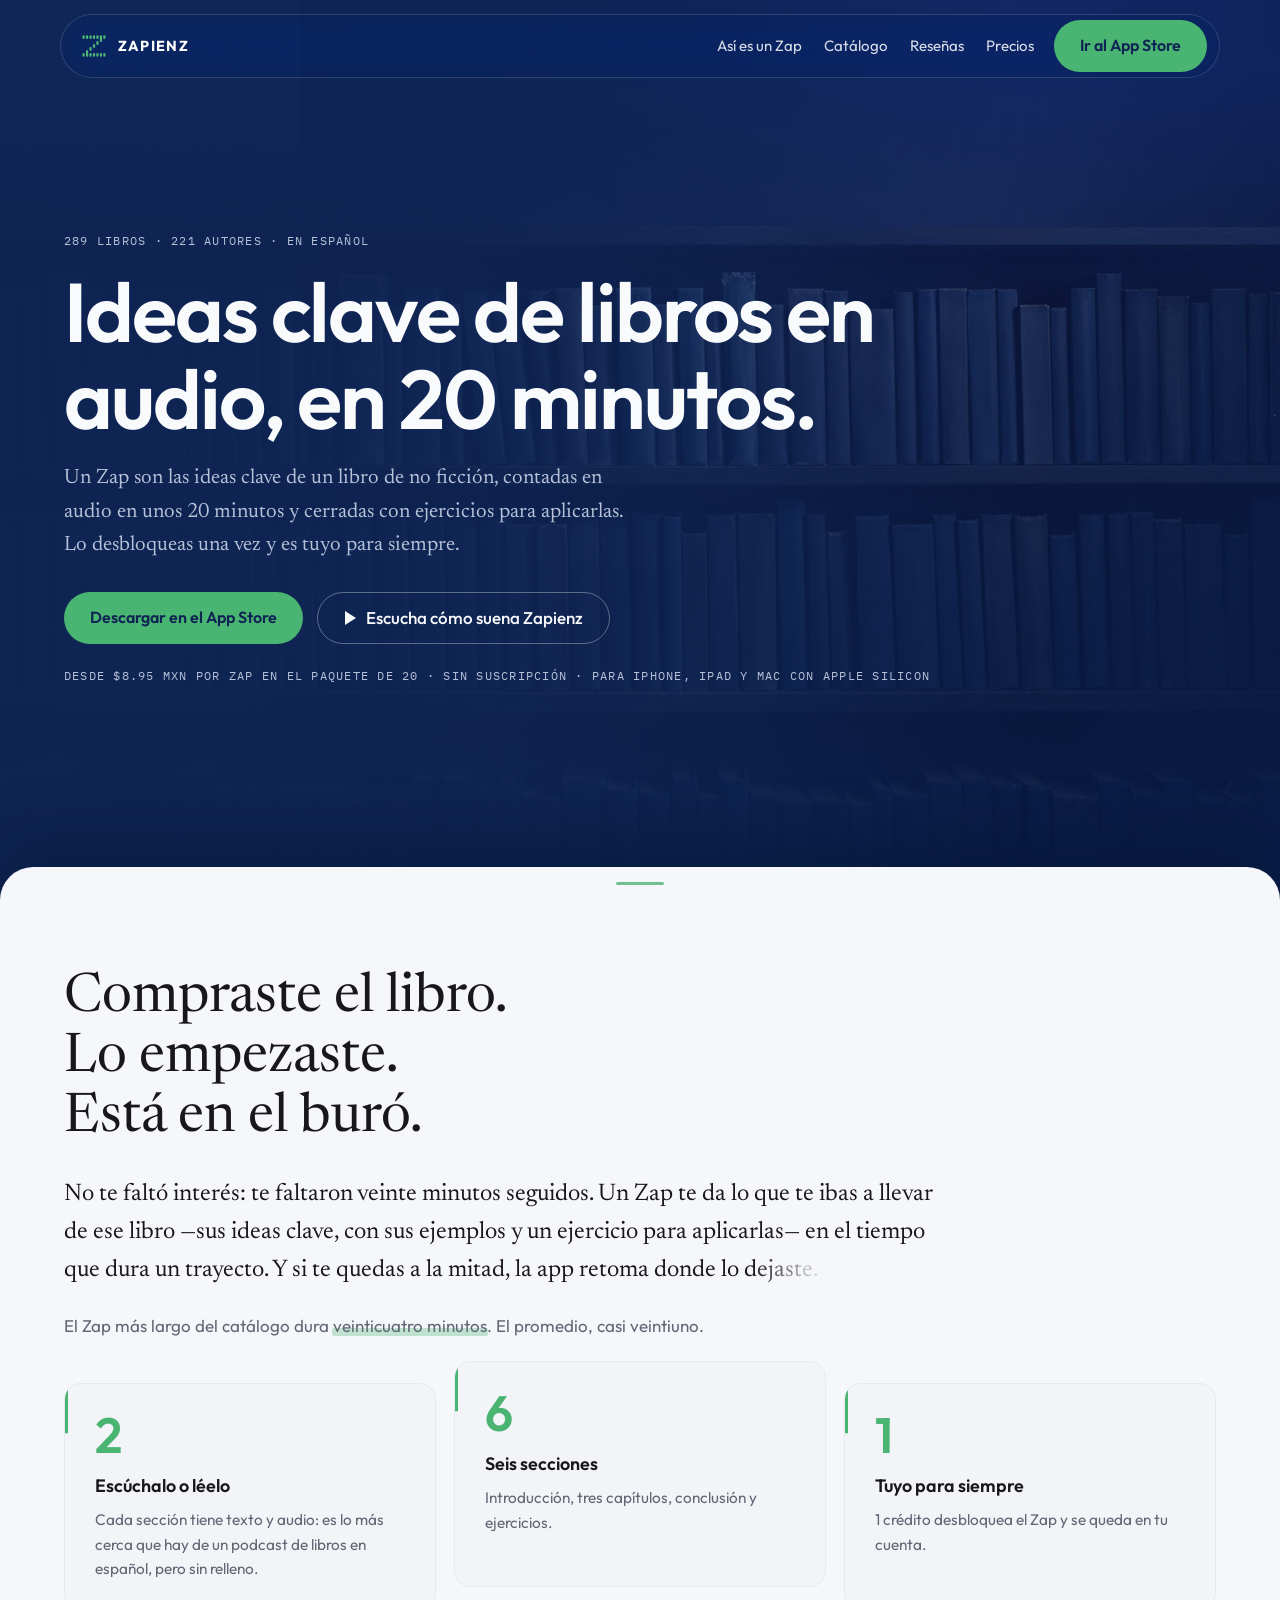
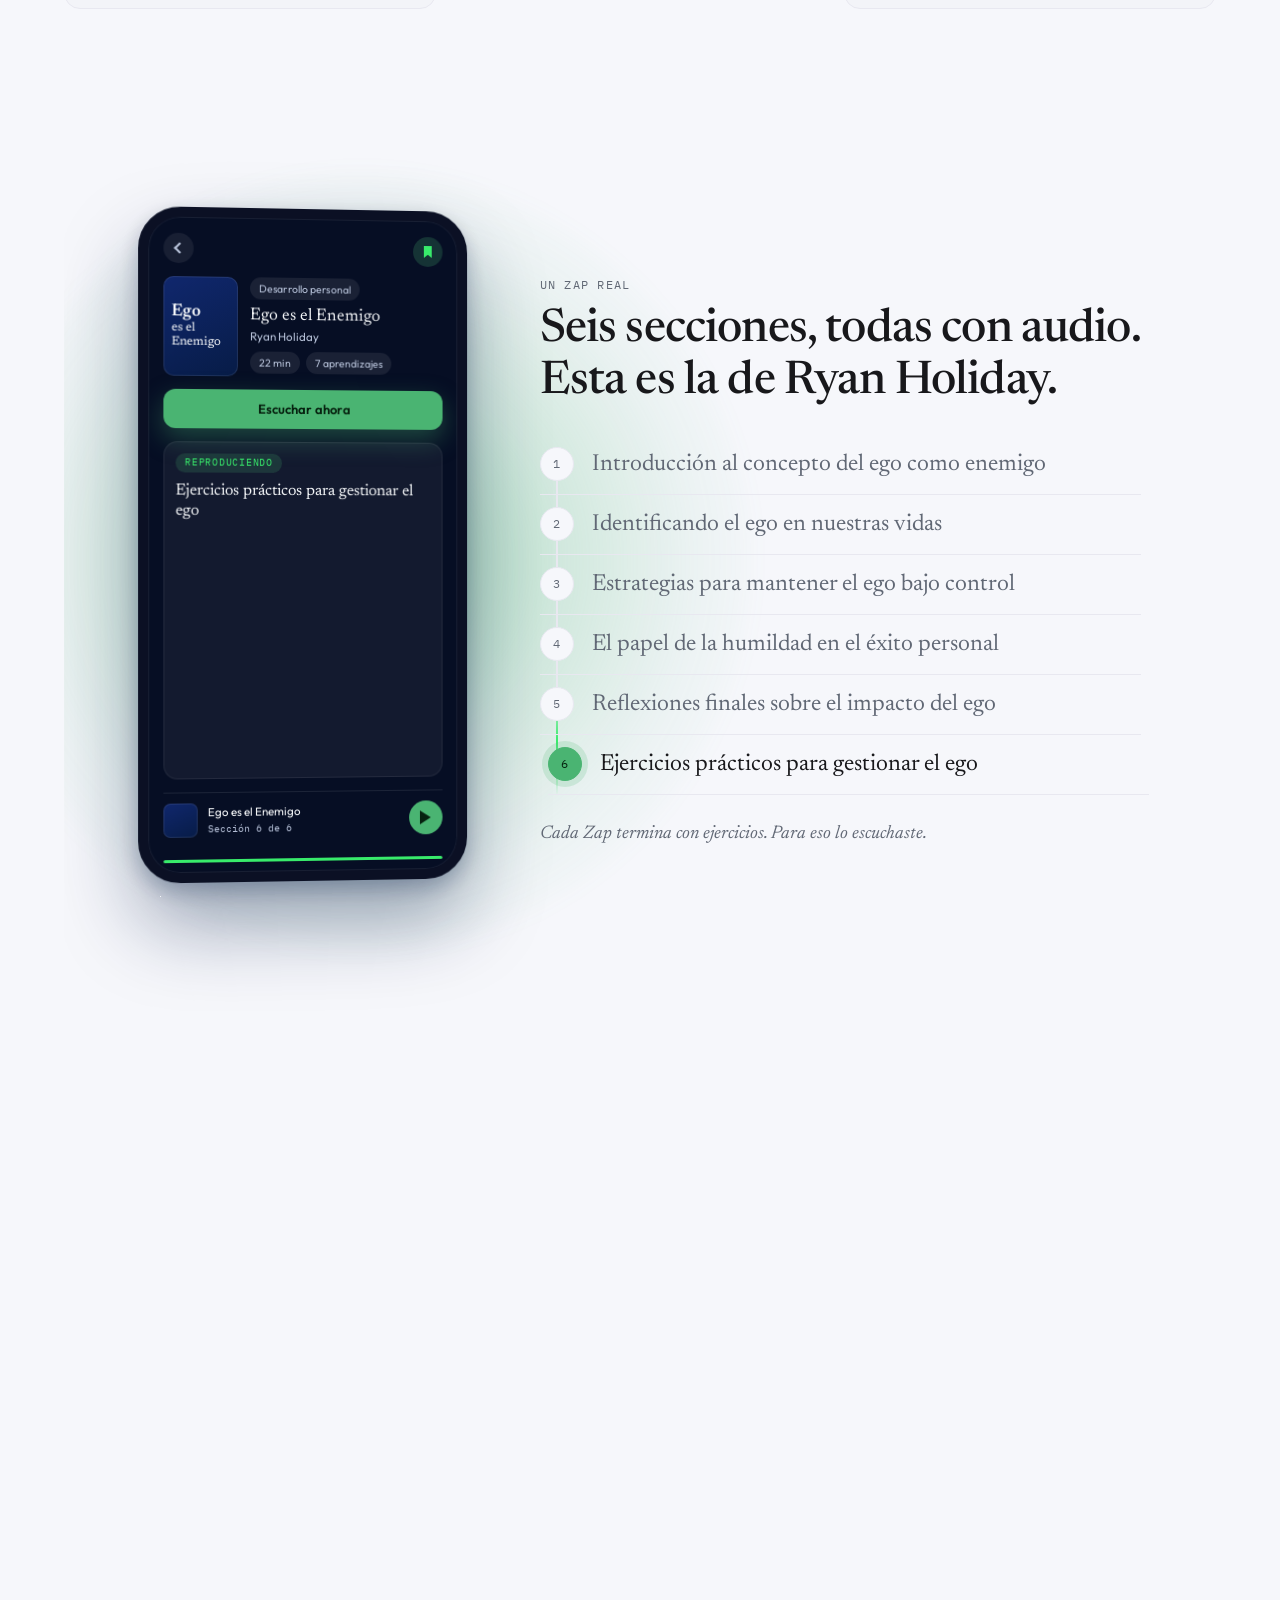
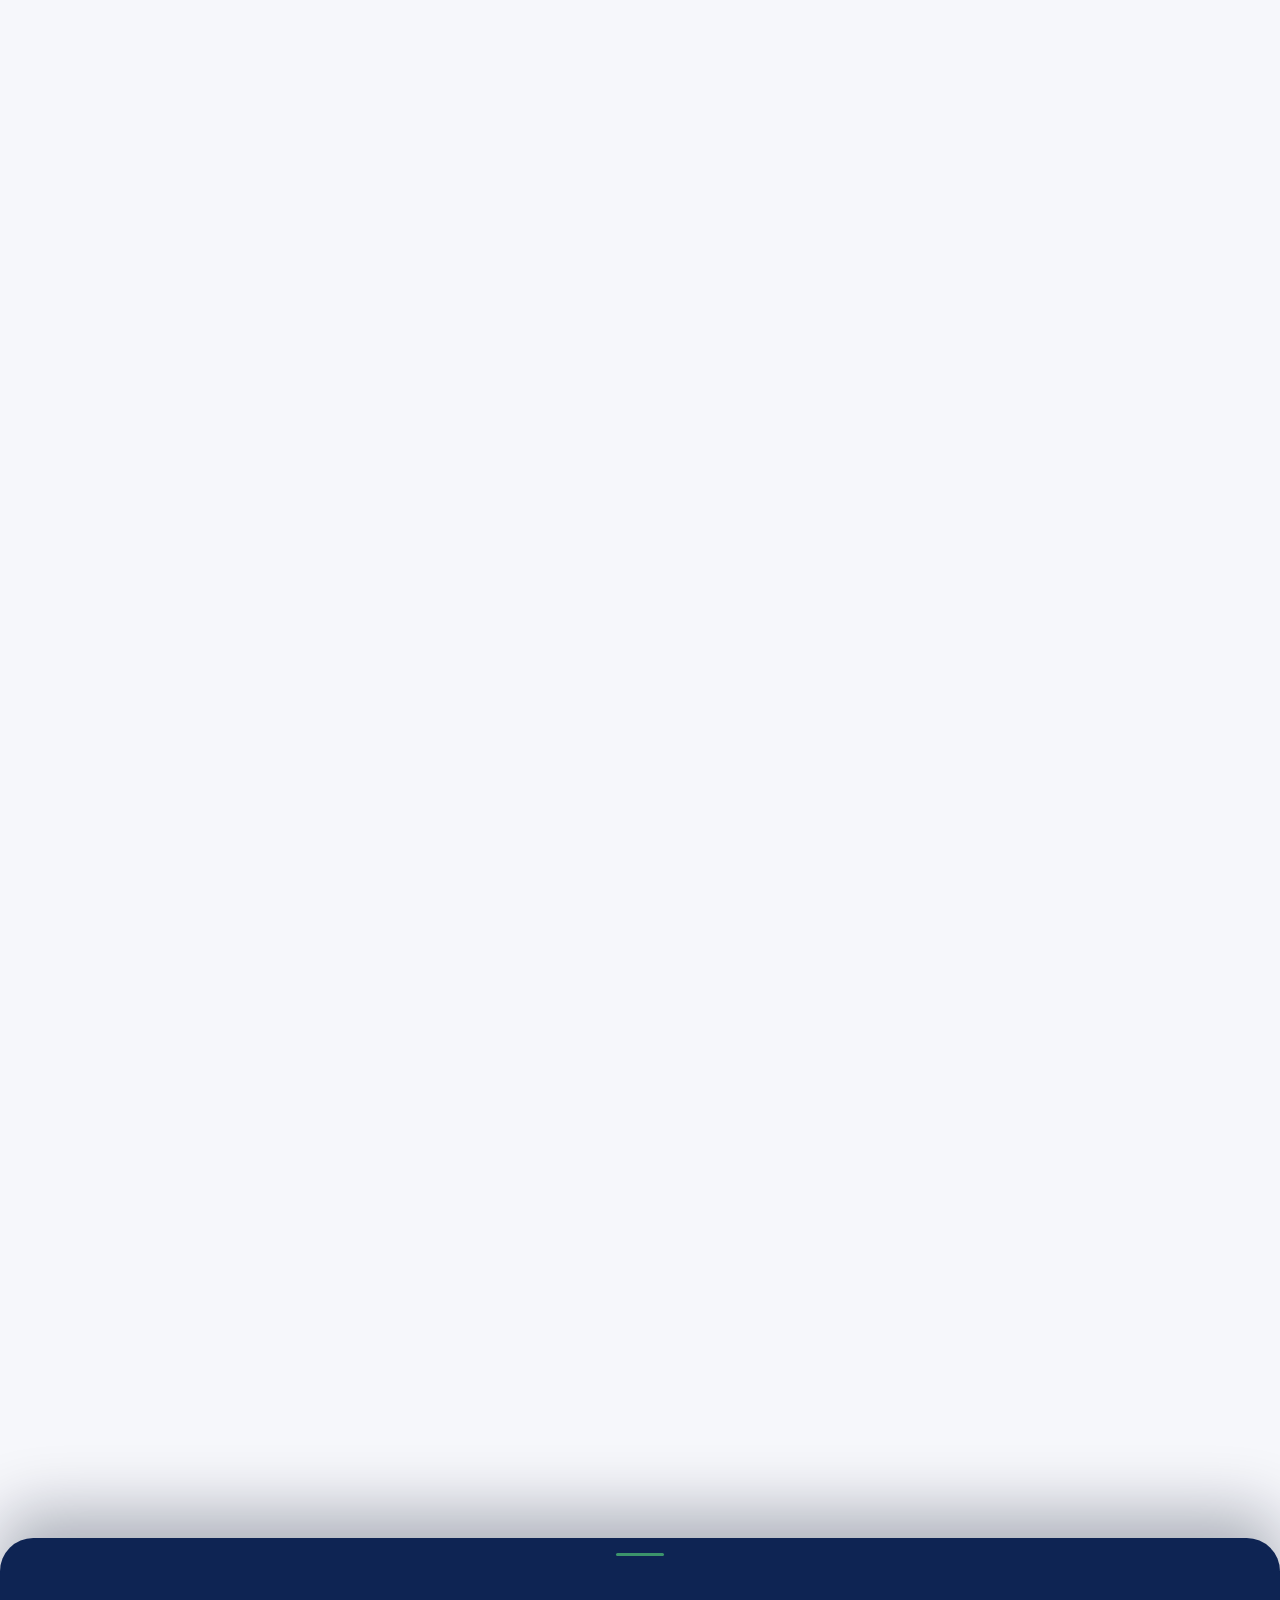
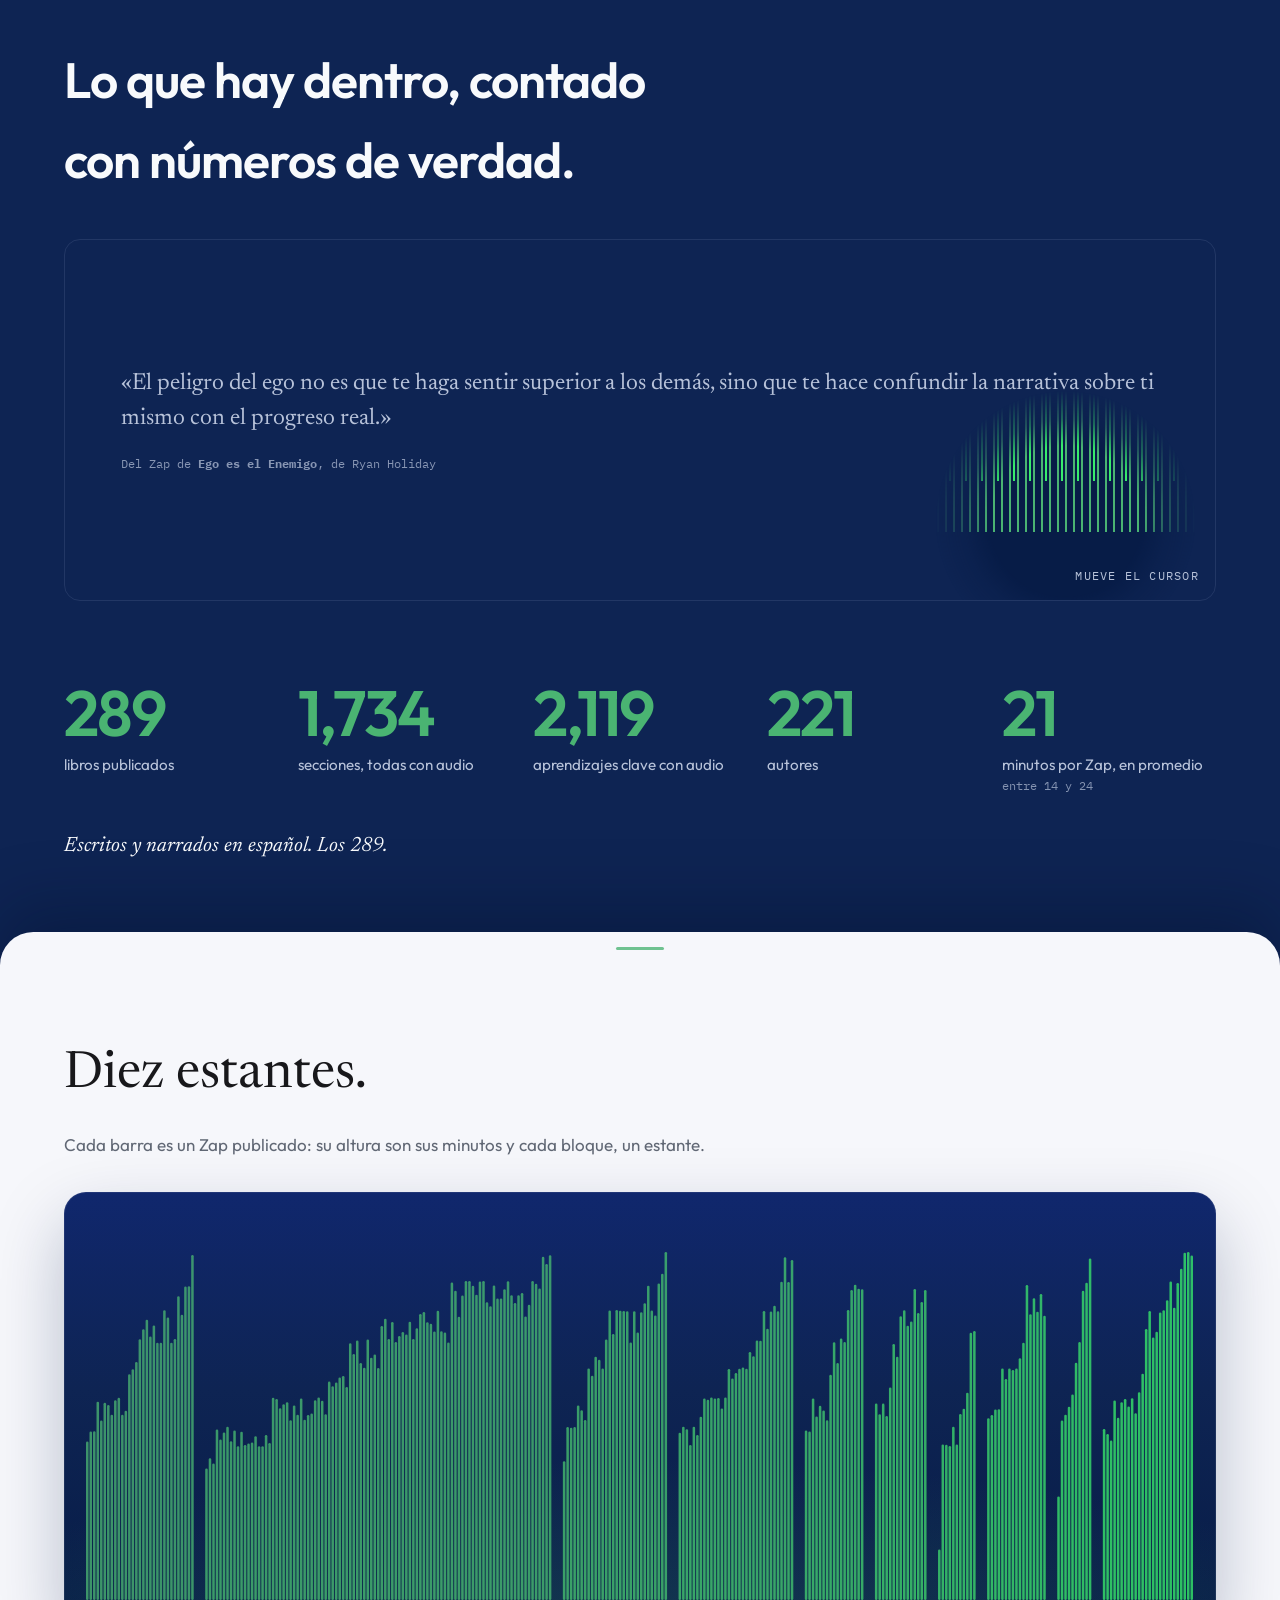
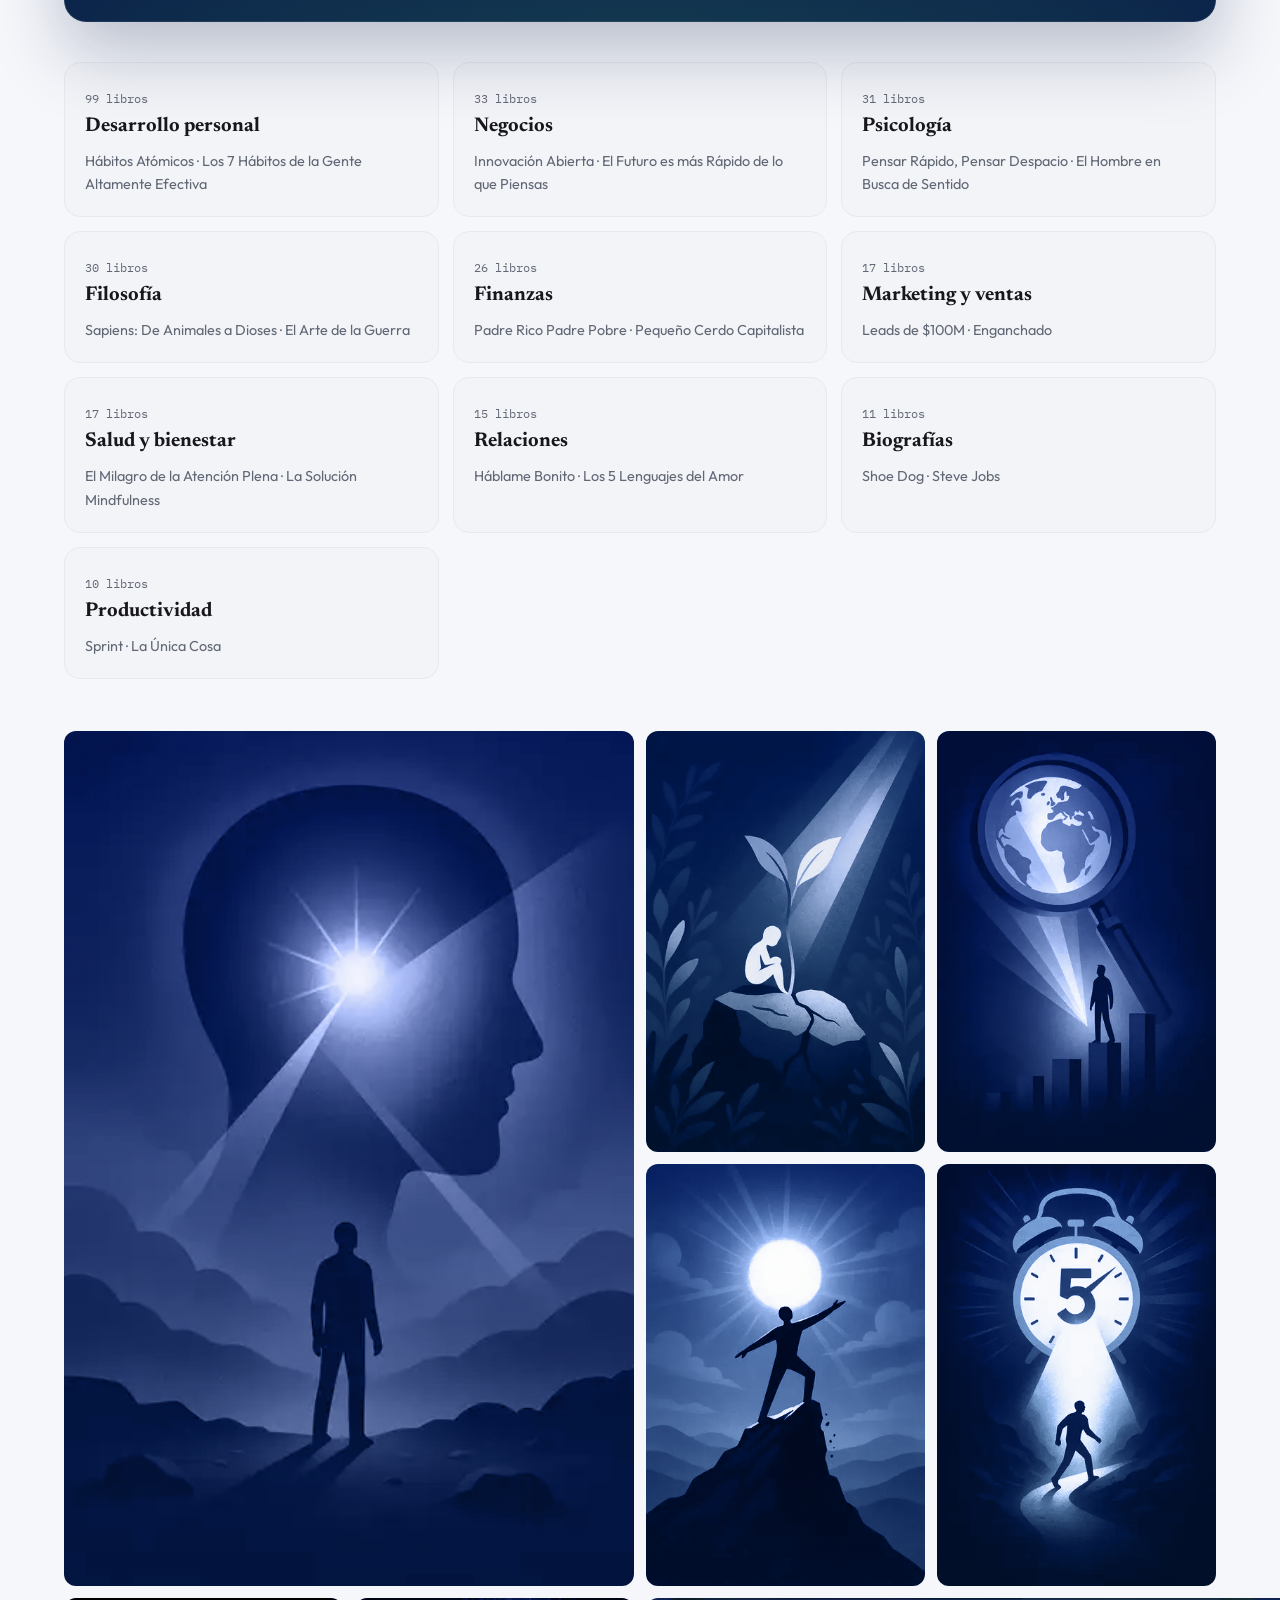
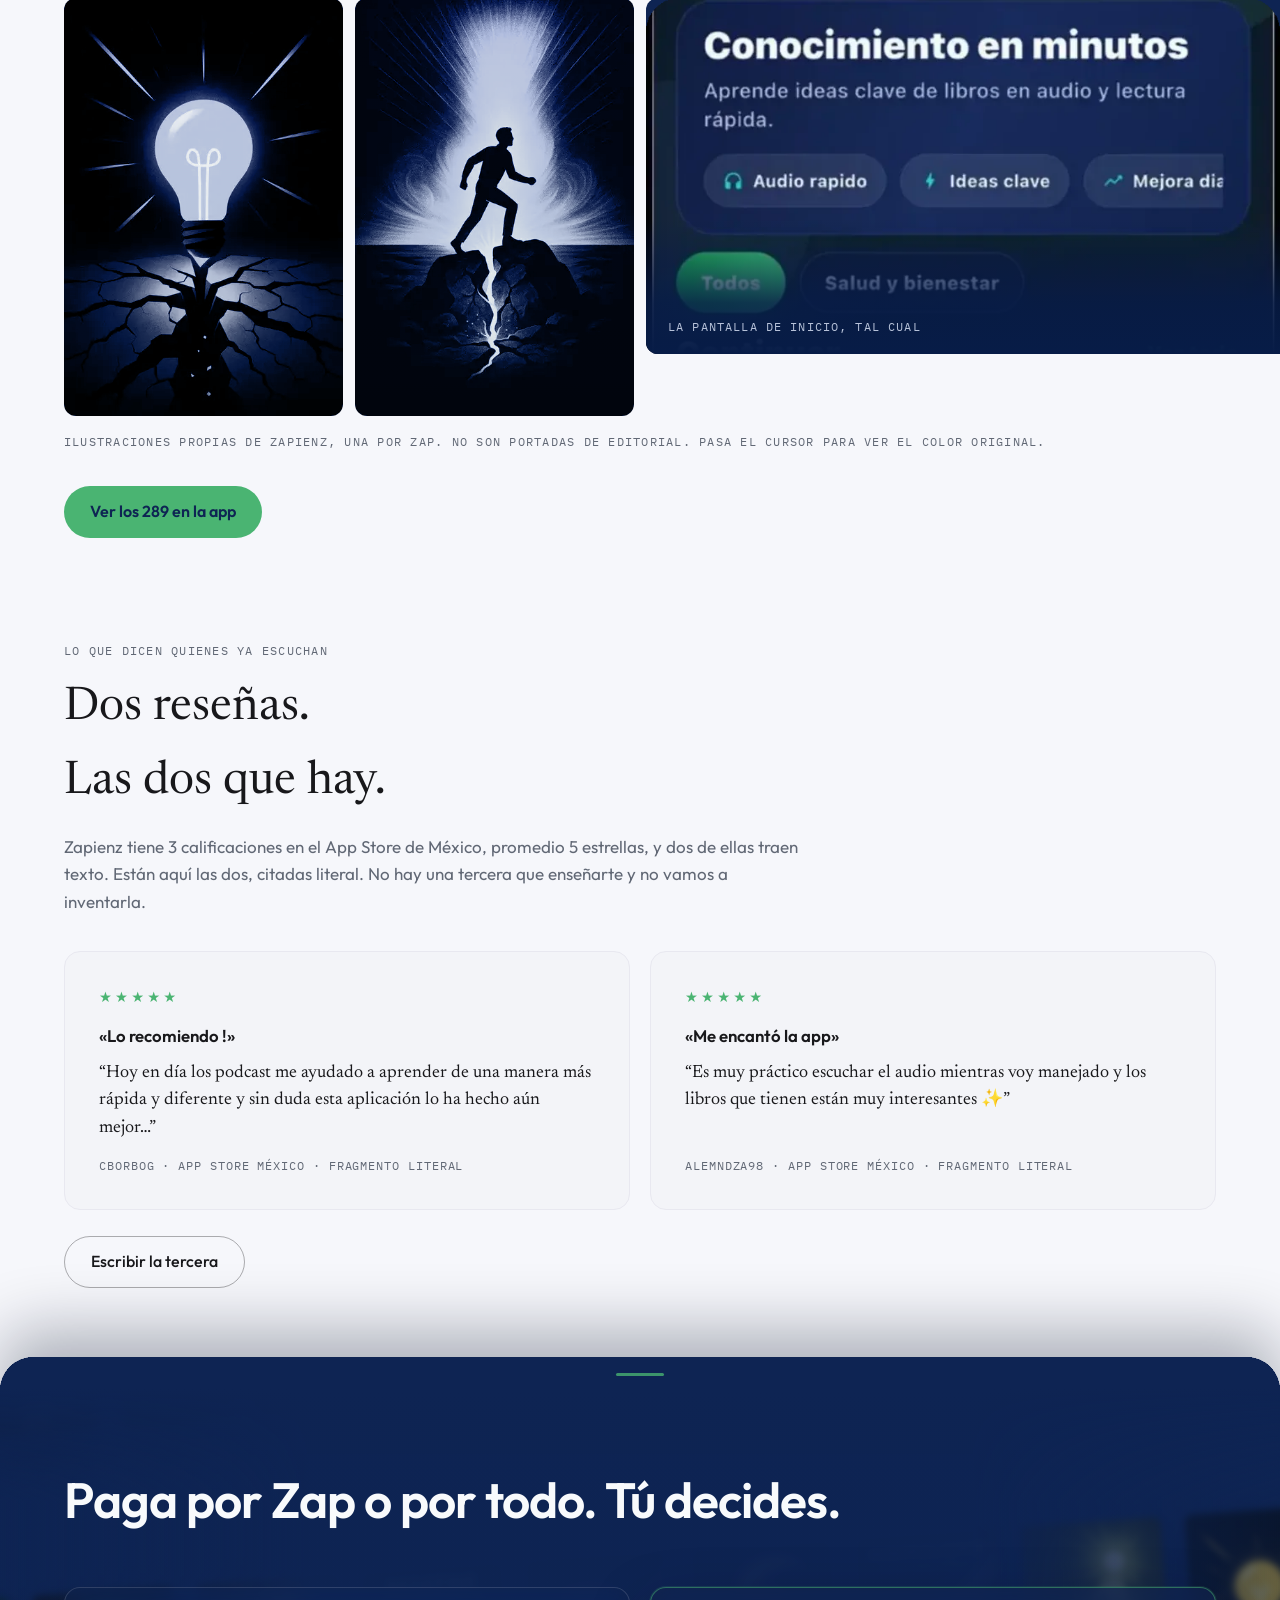
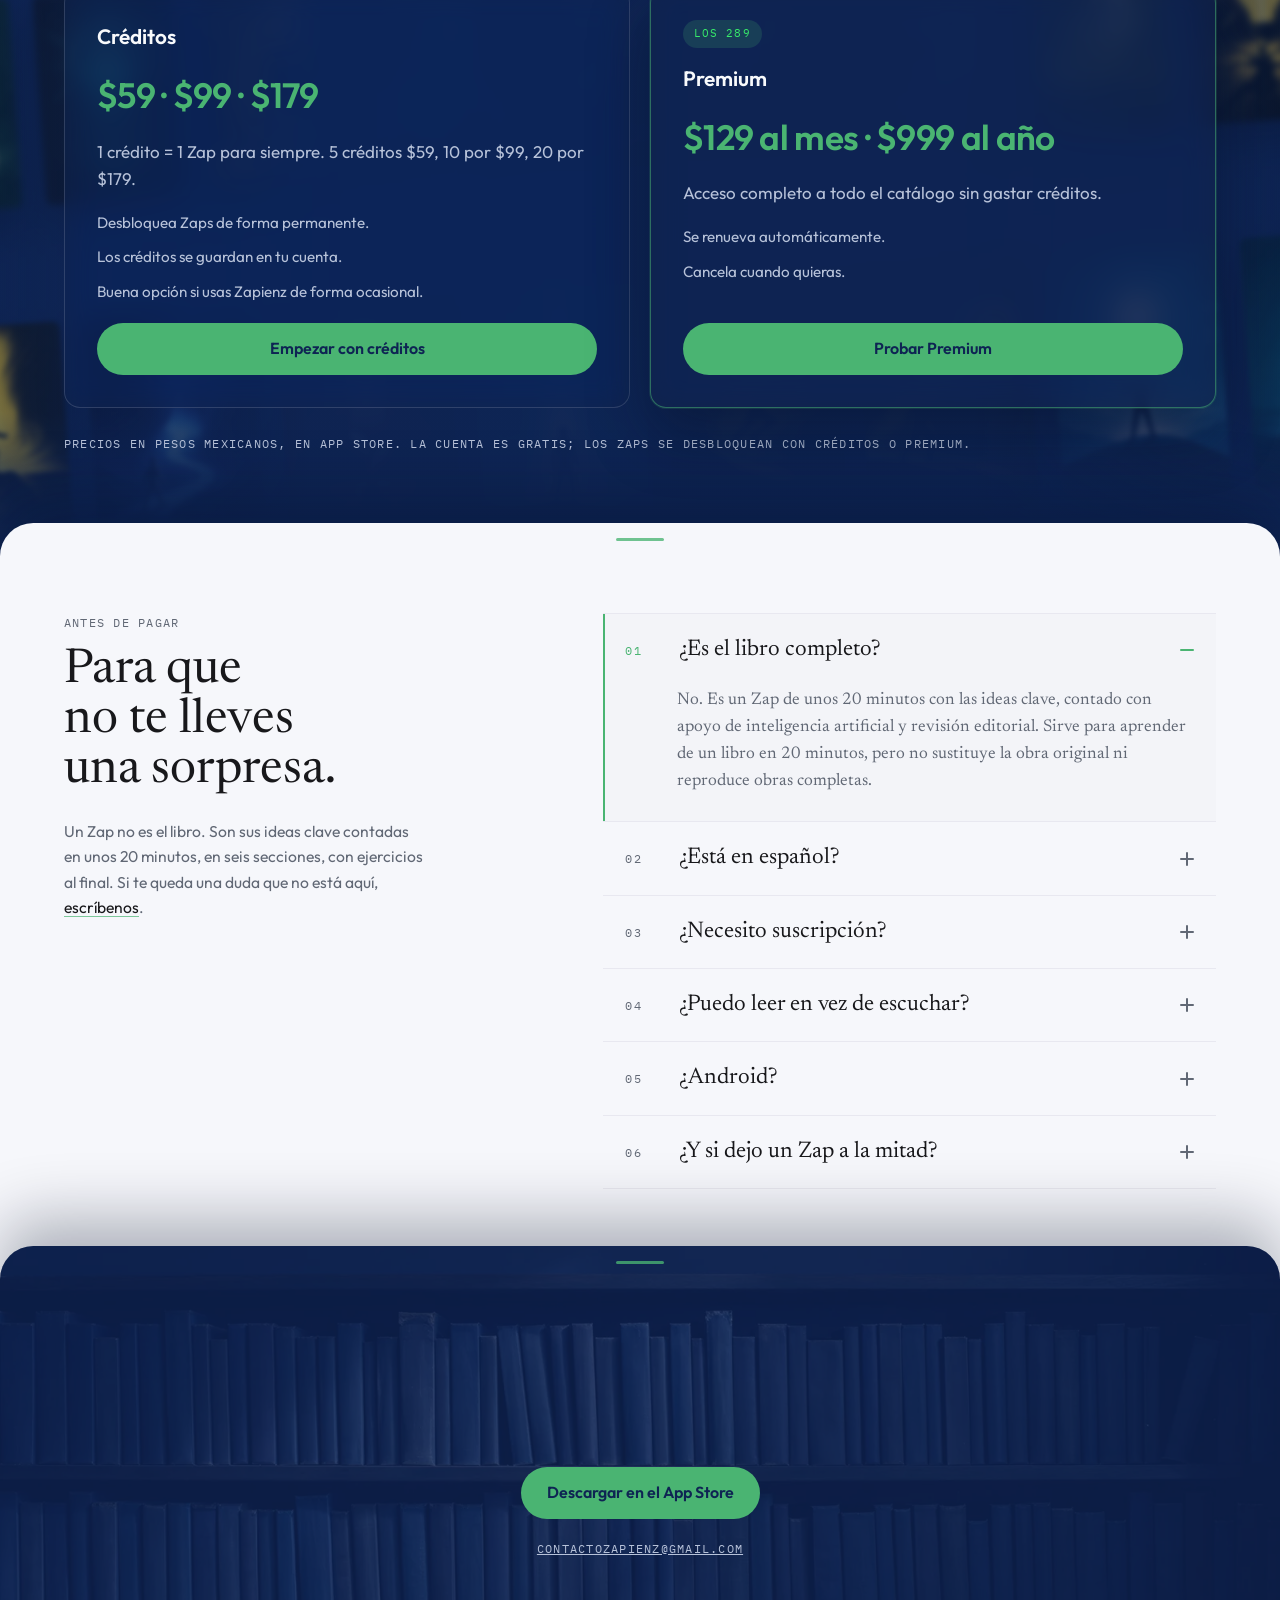
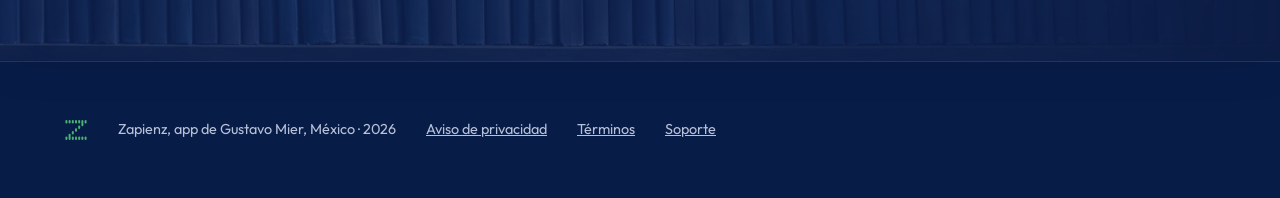
==== commit e14ccde5: "Los diez estantes de la portada tambien traian el conteo inflado Las tarjetas de estante seguian dic" ====
--- a/index.html
+++ b/index.html
@@ -340,10 +340,10 @@
     </div>
 
     <div class="estantes">
-      <a class="estanteria rev" data-stagger="1" href="c/desarrollo-personal/"><span class="estanteria__n">109 libros</span><h3>Desarrollo personal</h3><p class="estanteria__t">Hábitos Atómicos · Los 7 Hábitos de la Gente Altamente Efectiva</p></a>
-      <a class="estanteria rev" data-stagger="2" href="c/negocios/"><span class="estanteria__n">34 libros</span><h3>Negocios</h3><p class="estanteria__t">Innovación Abierta · El Futuro es más Rápido de lo que Piensas</p></a>
-      <a class="estanteria rev" data-stagger="3" href="c/psicologia/"><span class="estanteria__n">33 libros</span><h3>Psicología</h3><p class="estanteria__t">Pensar Rápido, Pensar Despacio · El Hombre en Busca de Sentido</p></a>
-      <a class="estanteria rev" data-stagger="4" href="c/filosofia/"><span class="estanteria__n">31 libros</span><h3>Filosofía</h3><p class="estanteria__t">Sapiens: De Animales a Dioses · El Arte de la Guerra</p></a>
+      <a class="estanteria rev" data-stagger="1" href="c/desarrollo-personal/"><span class="estanteria__n">99 libros</span><h3>Desarrollo personal</h3><p class="estanteria__t">Hábitos Atómicos · Los 7 Hábitos de la Gente Altamente Efectiva</p></a>
+      <a class="estanteria rev" data-stagger="2" href="c/negocios/"><span class="estanteria__n">33 libros</span><h3>Negocios</h3><p class="estanteria__t">Innovación Abierta · El Futuro es más Rápido de lo que Piensas</p></a>
+      <a class="estanteria rev" data-stagger="3" href="c/psicologia/"><span class="estanteria__n">31 libros</span><h3>Psicología</h3><p class="estanteria__t">Pensar Rápido, Pensar Despacio · El Hombre en Busca de Sentido</p></a>
+      <a class="estanteria rev" data-stagger="4" href="c/filosofia/"><span class="estanteria__n">30 libros</span><h3>Filosofía</h3><p class="estanteria__t">Sapiens: De Animales a Dioses · El Arte de la Guerra</p></a>
       <a class="estanteria rev" data-stagger="5" href="c/finanzas/"><span class="estanteria__n">26 libros</span><h3>Finanzas</h3><p class="estanteria__t">Padre Rico Padre Pobre · Pequeño Cerdo Capitalista</p></a>
       <a class="estanteria rev" data-stagger="6" href="c/marketing-y-ventas/"><span class="estanteria__n">17 libros</span><h3>Marketing y ventas</h3><p class="estanteria__t">Leads de $100M · Enganchado</p></a>
       <a class="estanteria rev" data-stagger="7" href="c/salud-y-bienestar/"><span class="estanteria__n">17 libros</span><h3>Salud y bienestar</h3><p class="estanteria__t">El Milagro de la Atención Plena · La Solución Mindfulness</p></a>
--- a/assets/css/site.css
+++ b/assets/css/site.css
@@ -643,7 +643,7 @@
 .cifra__pie{ font-family:var(--mono); font-size:.72rem; color:var(--texto2); opacity:.7; }
 
 /* ---------- 14. ESTANTE + catalog-waveform ------------------------------- */
-/* La onda de 303 barras vive sobre una PLACA NOCHE, no sobre el papel. Medido en
+/* La onda de 289 barras vive sobre una PLACA NOCHE, no sobre el papel. Medido en
    captura: verde #4AB472 al 62% de alfa sobre --papel da ~1.9:1 de contraste y se
    lee como una grafica de hoja de calculo. Sobre noche es un ecualizador. La placa
    ademas mete la materia «sonido» en mitad de la seccion «libro», que es el
@@ -822,7 +822,7 @@
 .plan__lista li{ color:var(--texto2); font-size:.95rem; padding:5px 0; }
 .plan .cta{ margin-top:auto; }
 /* Las dos tarjetas eran gemelas y no decian cual es cual. El sello es un dato, no
-   una promesa de marketing: Premium abre los 303 Zaps publicados. */
+   una promesa de marketing: Premium abre los 289 Zaps escuchables. */
 .plan--todo{ border-color:color-mix(in srgb,var(--verde) 52%,transparent);
              background:rgba(19,36,74,.66);
              box-shadow:0 0 0 1px color-mix(in srgb,var(--verde) 16%,transparent),
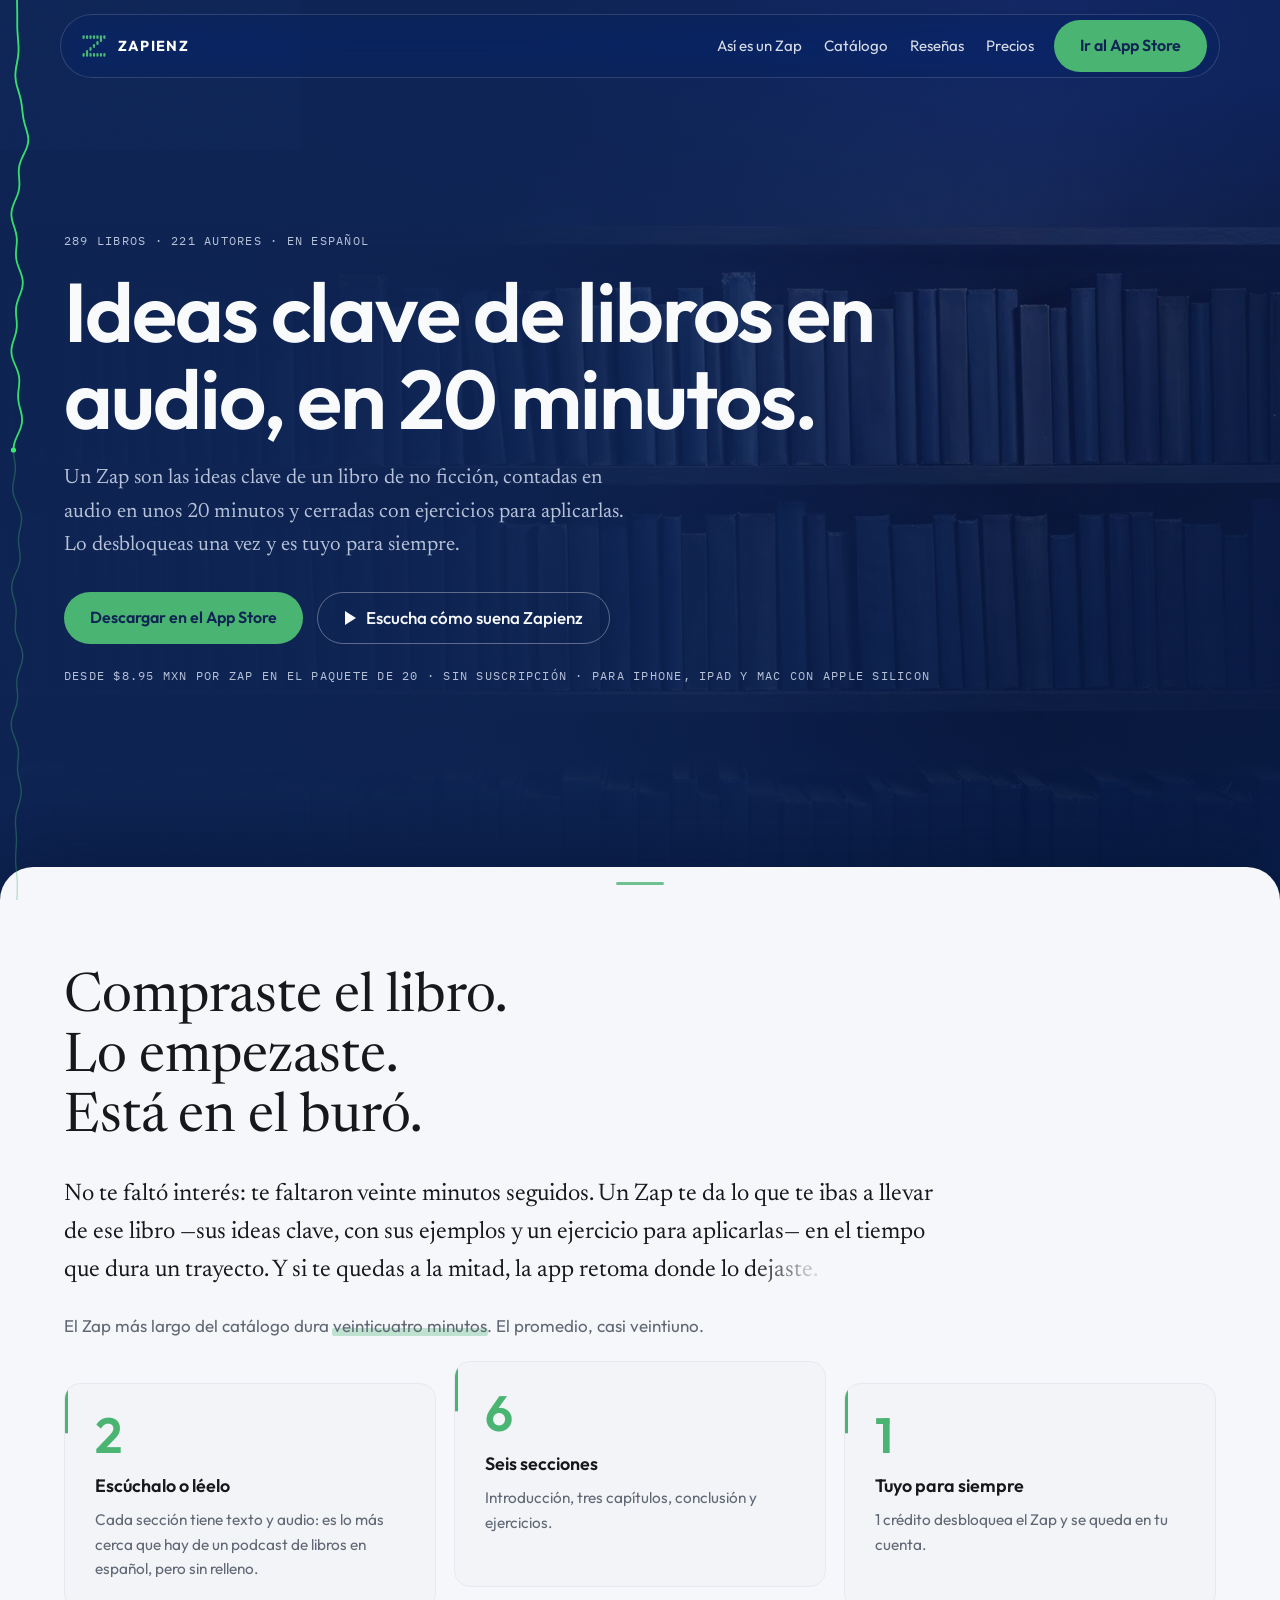
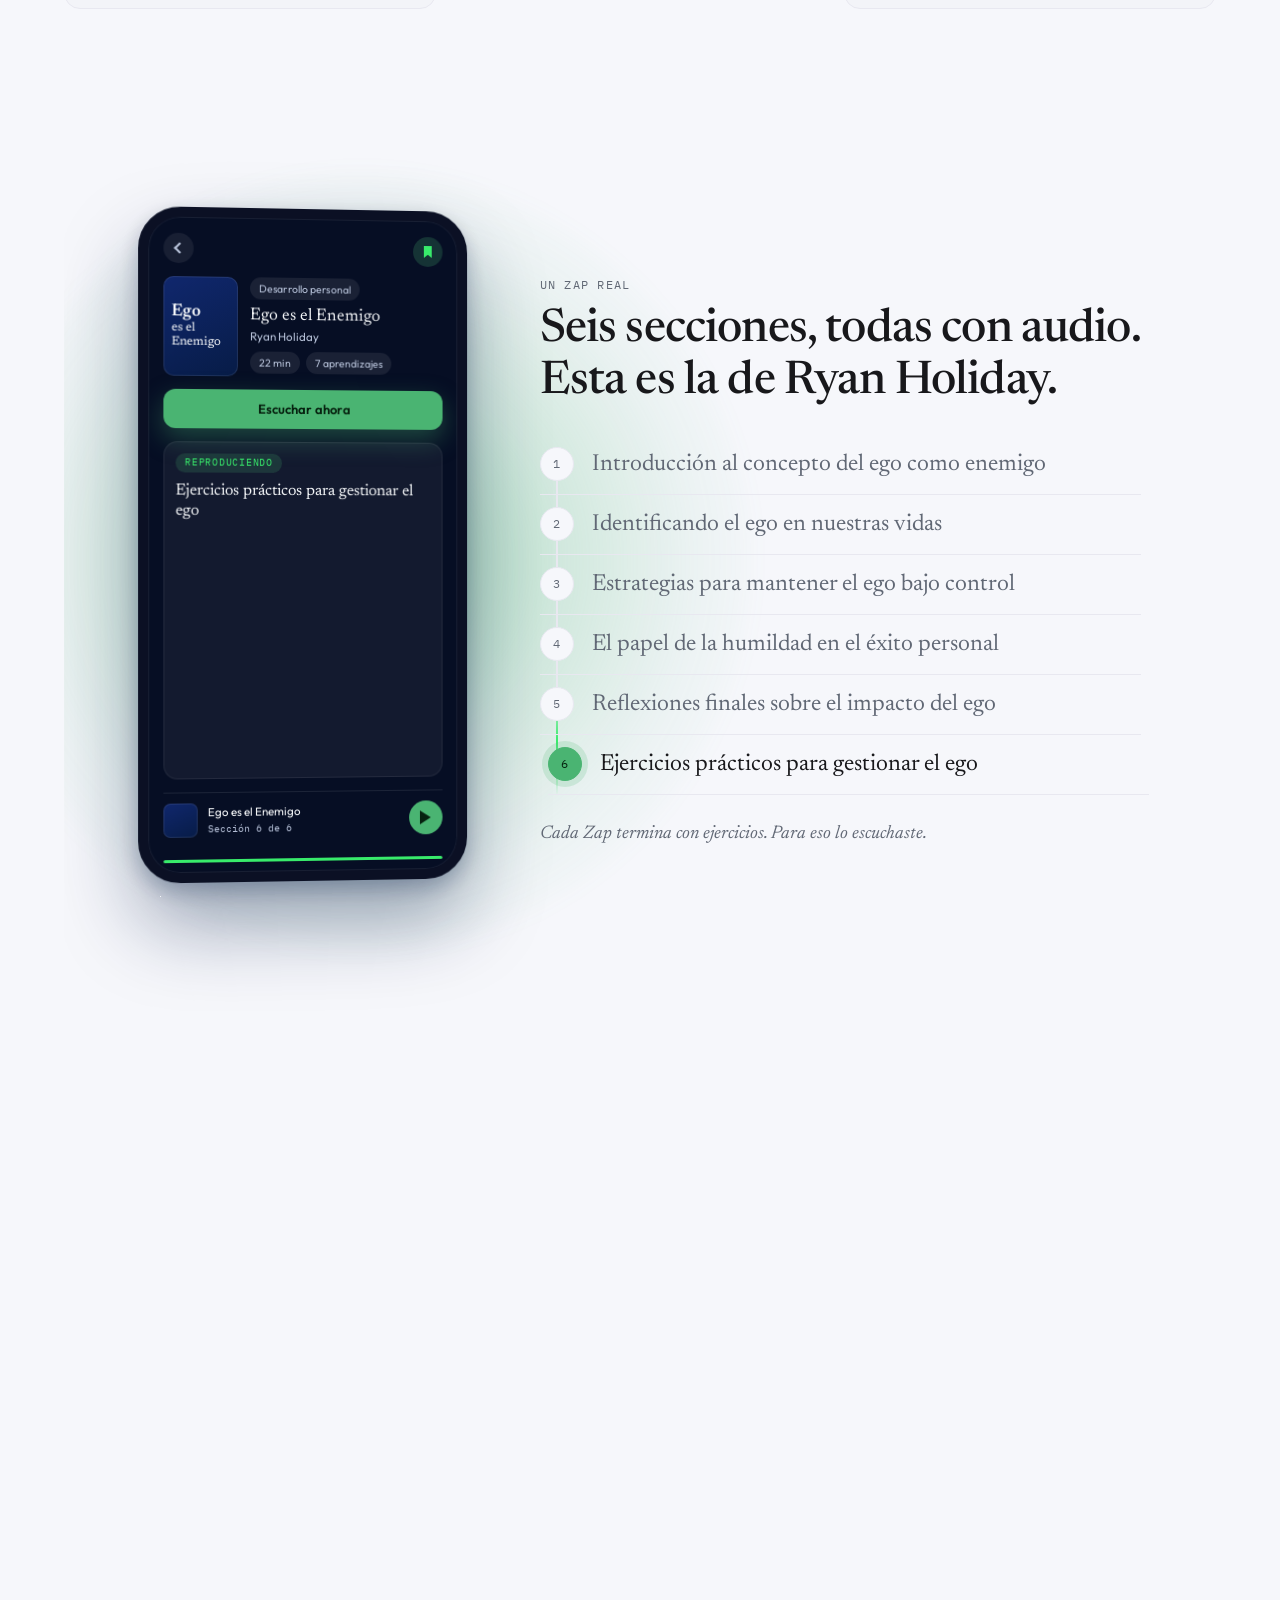
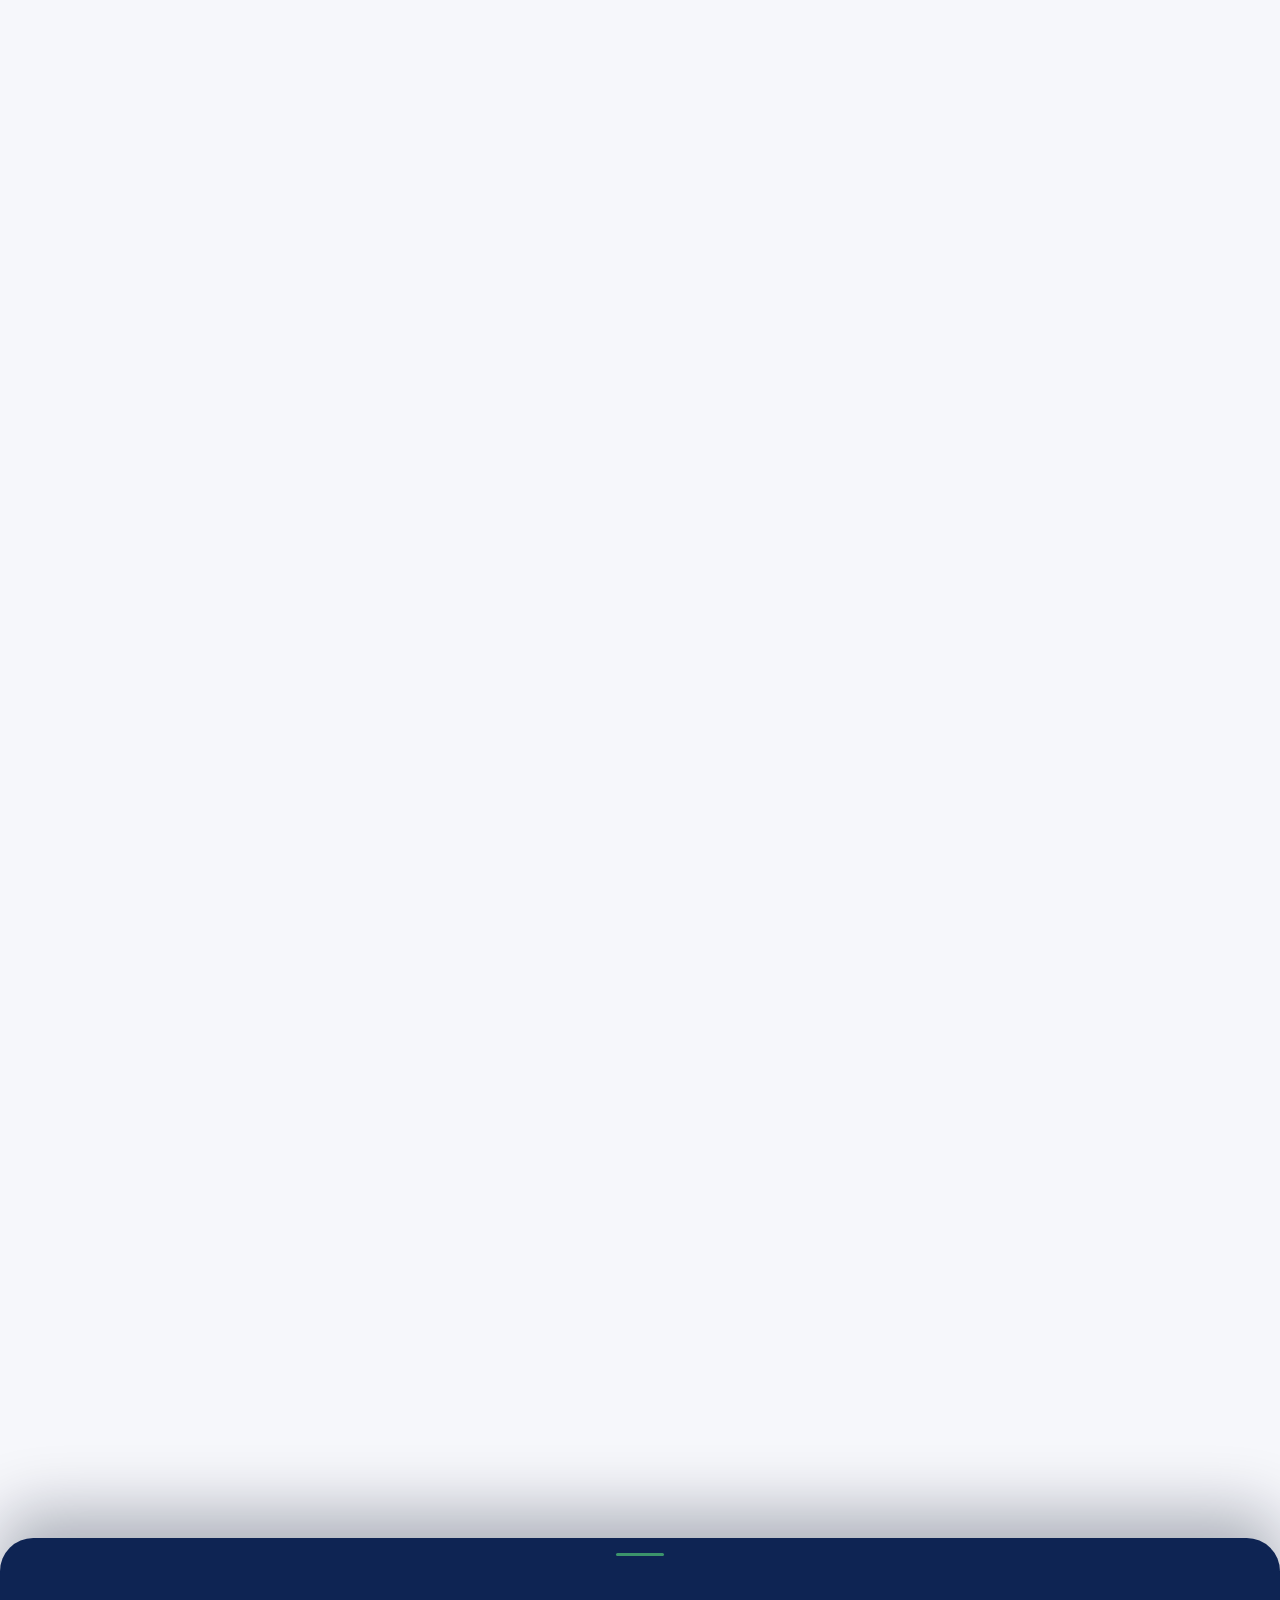
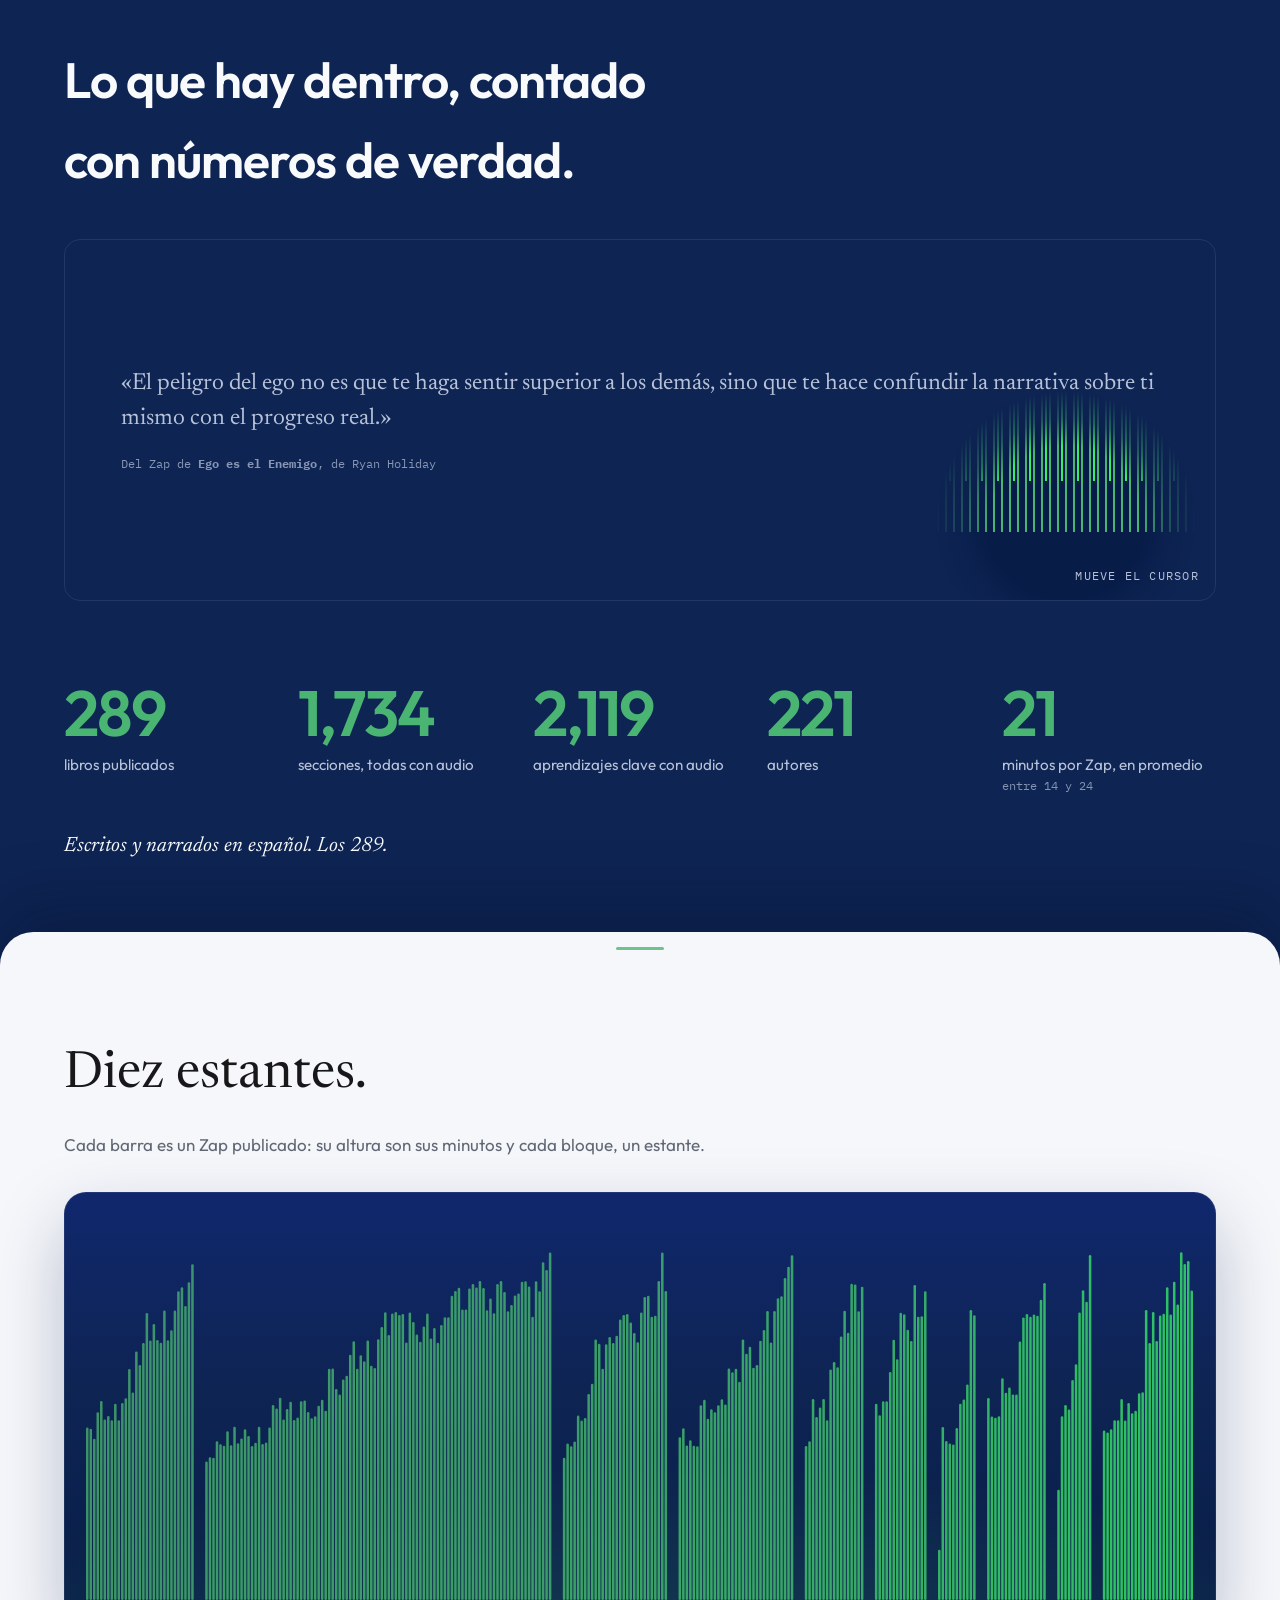
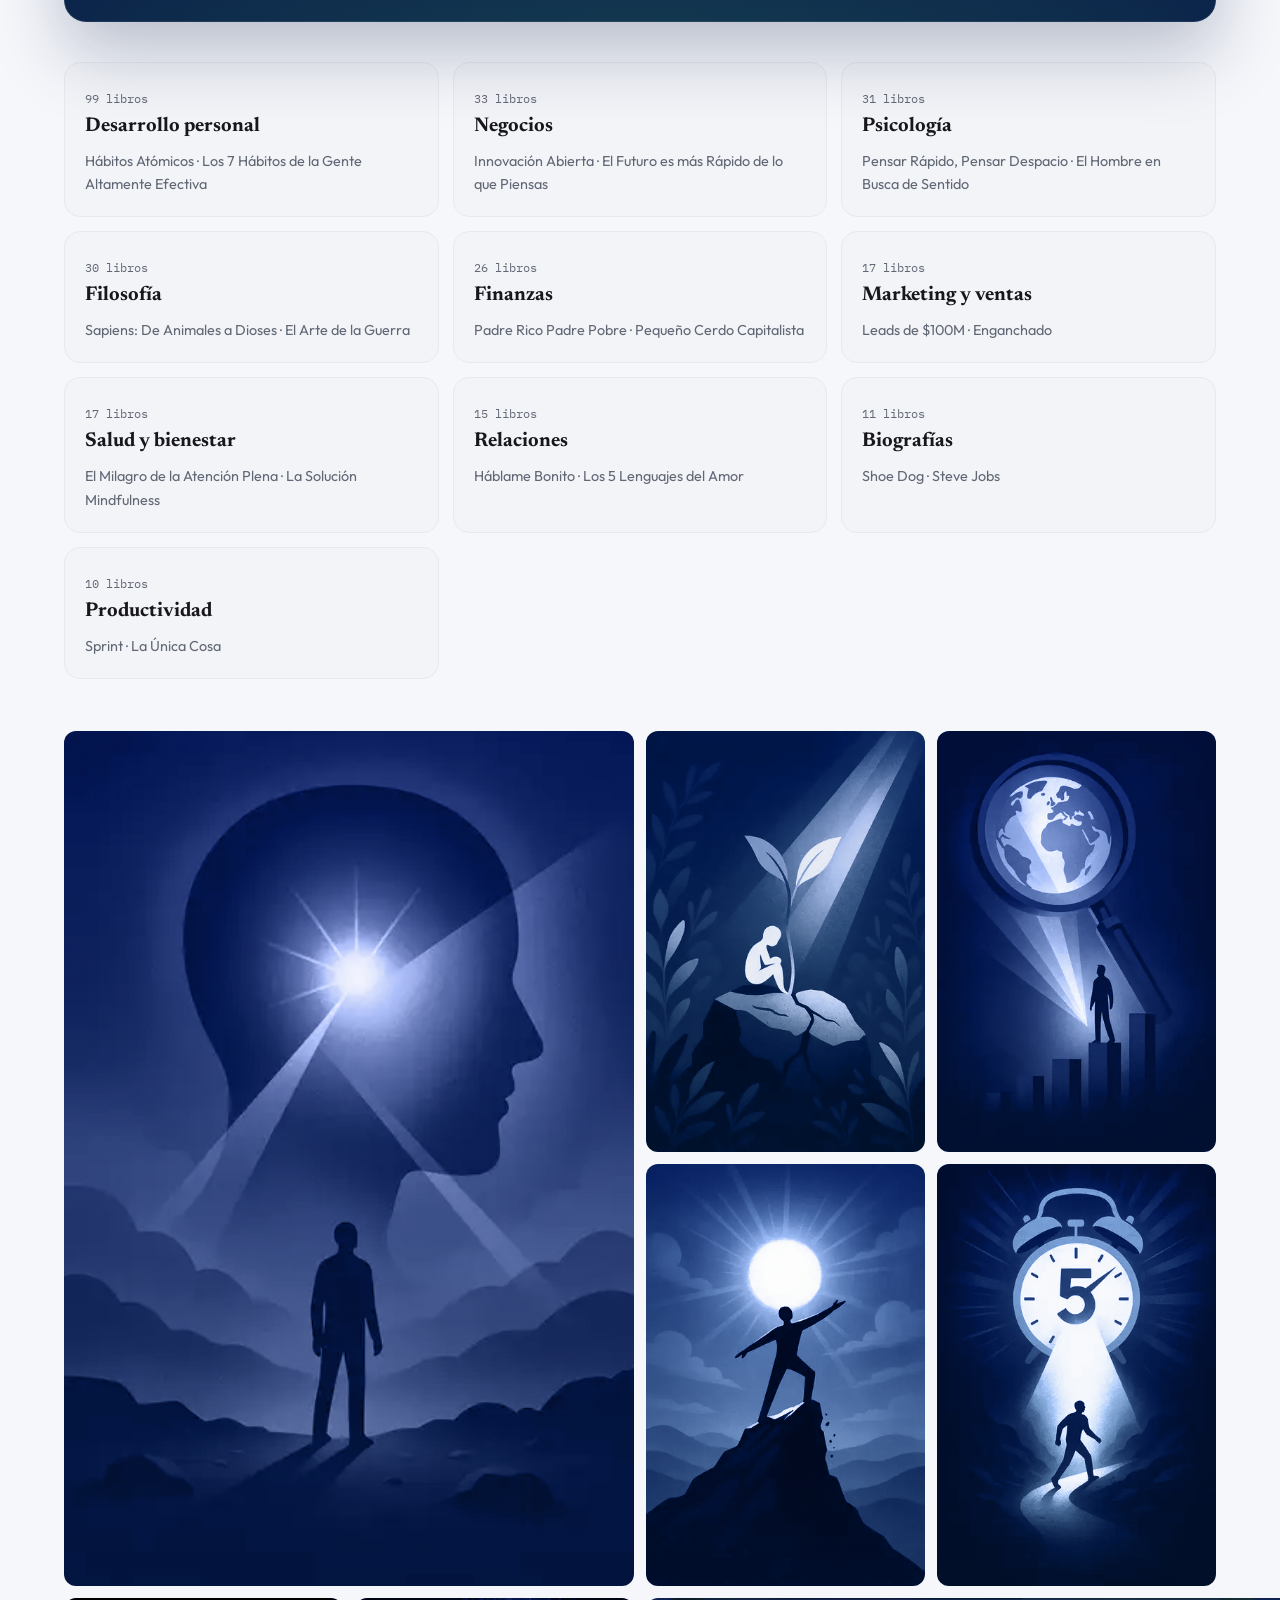
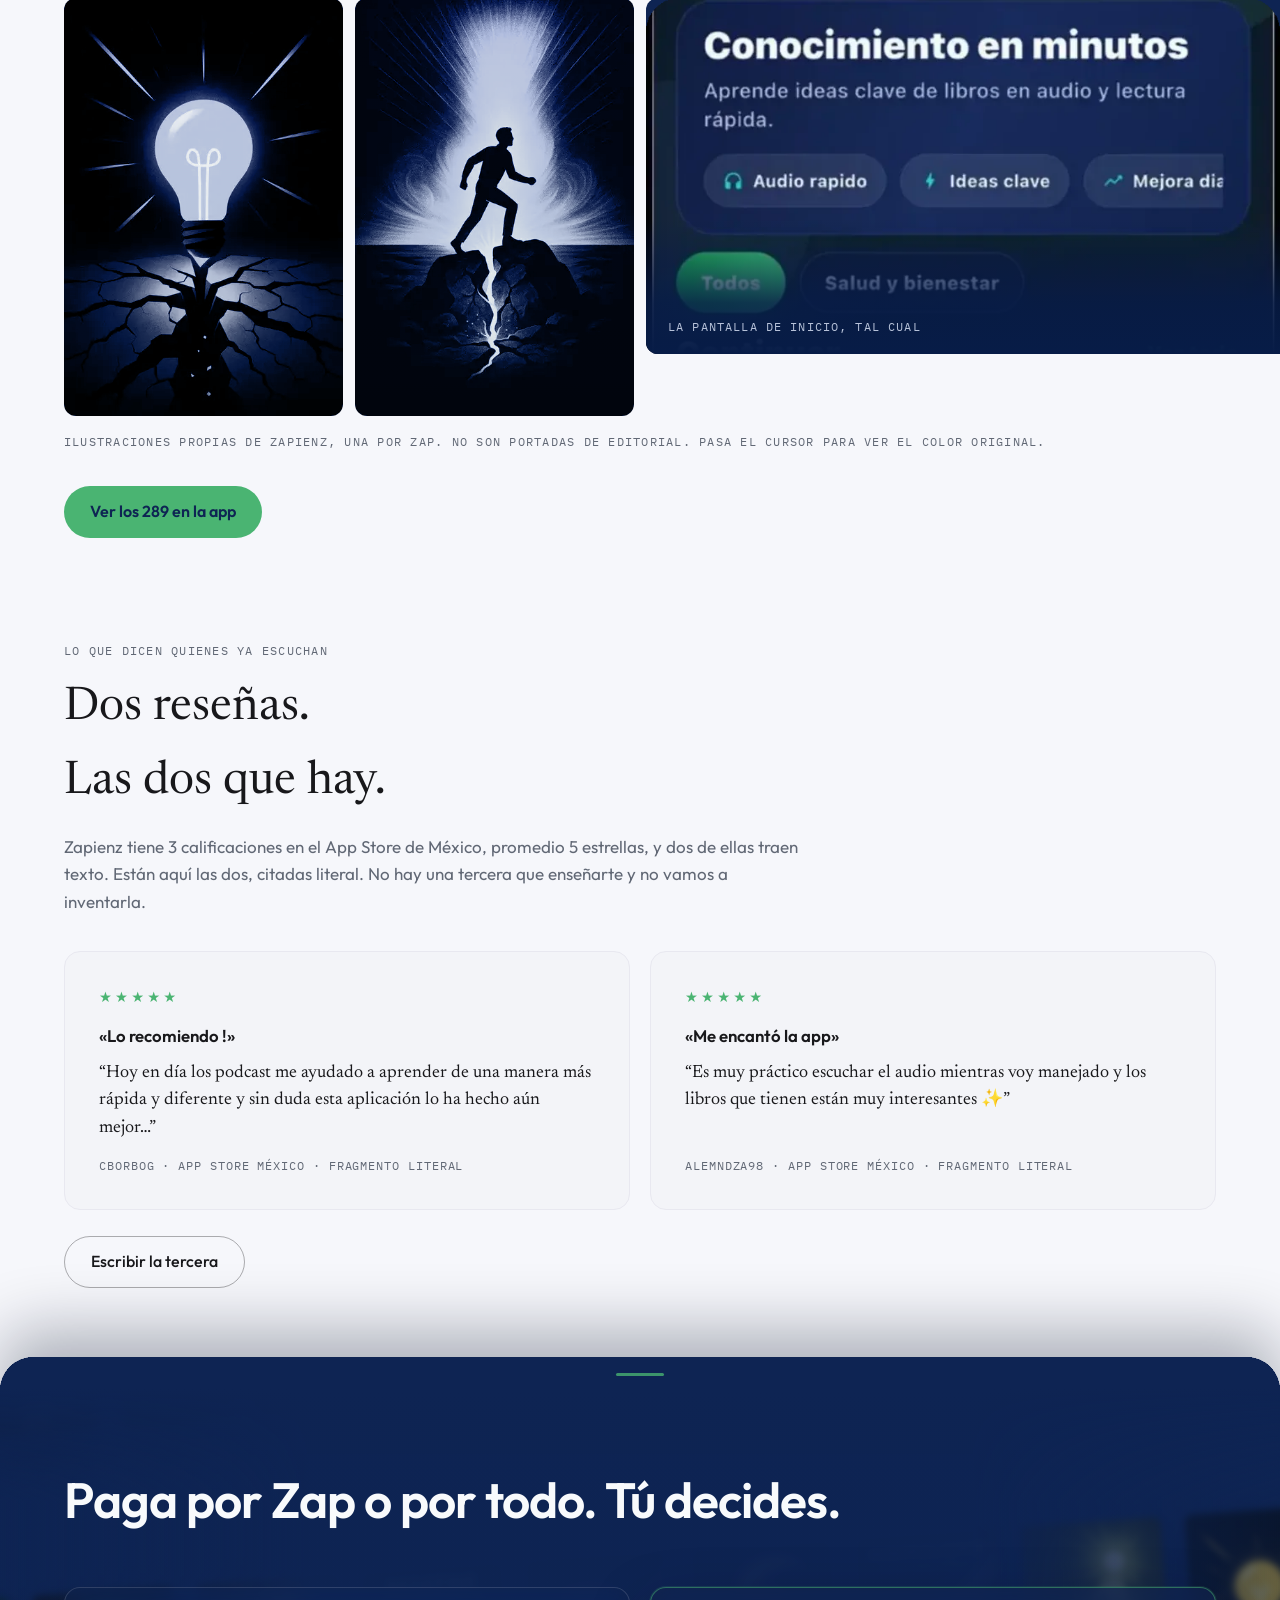
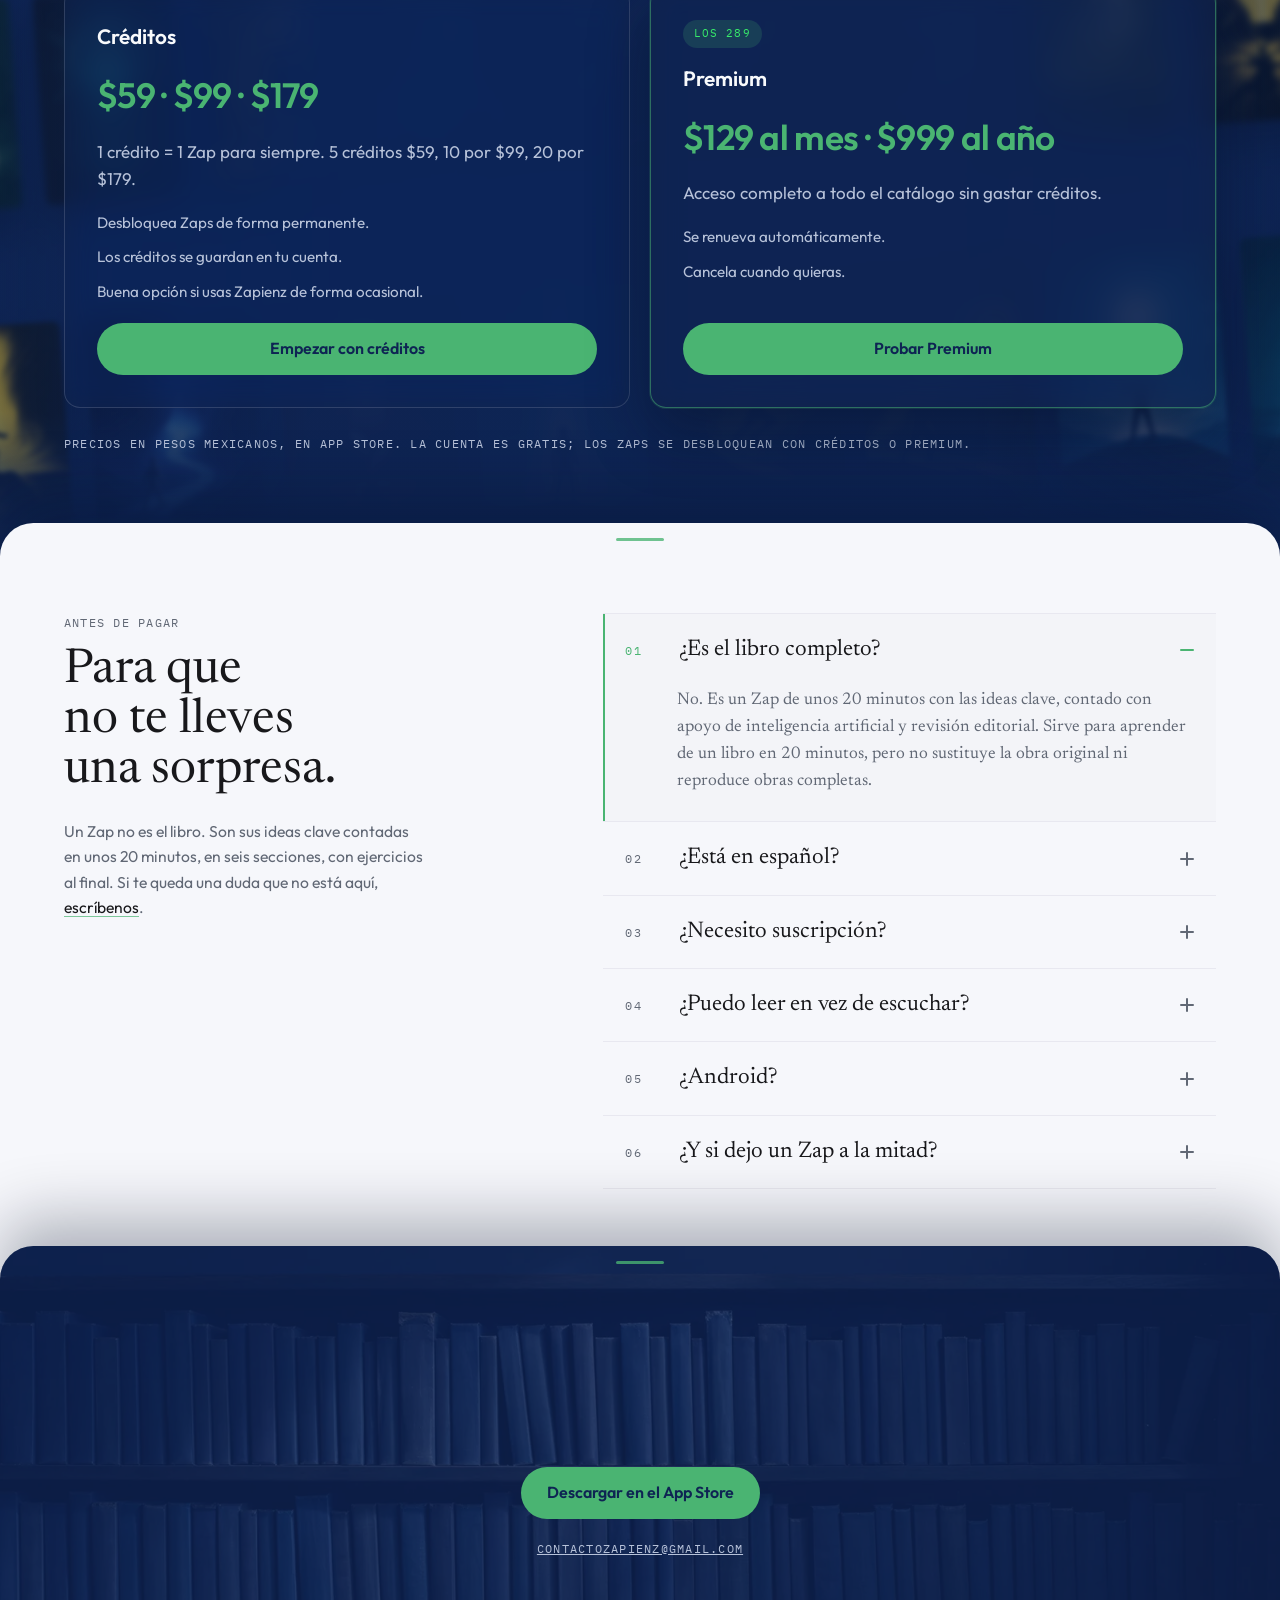
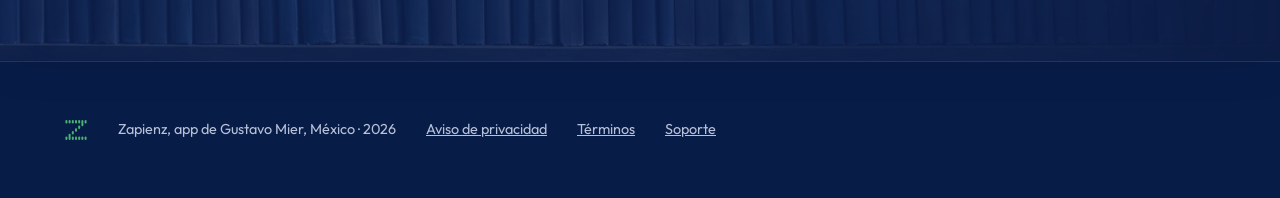
==== commit 678e7ca8: "Monta la pista de audio que recorre la pagina entera heartbeat-scroll-line, la tecnica que el verifi" ====
--- a/index.html
+++ b/index.html
@@ -109,6 +109,13 @@
   <a class="cta" data-magnetic href="https://apps.apple.com/mx/app/id6762142820">Ir al App Store</a>
 </nav>
 
+<!-- heartbeat-scroll-line: la pista de audio de la pagina entera. No es adorno:
+     Zapienz vende audio y hasta hoy ninguna pieza del sitio ataba una seccion con la
+     siguiente. La linea corre por el canalon izquierdo, cambia de ritmo segun la
+     superficie (las secciones de sonido laten fuerte, las de lectura respiran bajo) y
+     lleva una cabeza de lectura fija a media pantalla: lo que queda arriba ya sono. -->
+<div class="pulso" aria-hidden="true"><canvas class="pulso__lienzo"></canvas></div>
+
 <main id="contenido">
 
 <!-- ============ §1 HERO — «De lomo a onda» ============ -->
--- a/assets/css/site.css
+++ b/assets/css/site.css
@@ -1026,3 +1026,30 @@
      algo aparecio. La onda no se apaga -- es el contenido, no la decoracion. */
   .muestra{ transform:none !important; }
 }
+
+/* ---------- 24. PULSO — la pista de audio de la pagina ------------------- */
+/* heartbeat-scroll-line. El sitio tenia seis costuras que cosen una seccion con
+   la siguiente, pero nada que recorriera la pagina ENTERA. En un producto de
+   audio eso se nota: cada bloque se leia suelto. La pista vive en el canalon
+   izquierdo, que a 1440 mide 120 px libres entre el borde y la envoltura de
+   1200; a 390 se encoge a 14 px y la seccion ya reserva 20 px de padding, asi
+   que nunca pisa una letra. z-index 40: encima de las superficies (1-4) y de las
+   costuras (3), debajo de la pildora del nav (50) y del preloader (60-70). */
+.pulso{
+  position:fixed; left:0; top:0; width:34px; height:100vh;
+  z-index:40; pointer-events:none;
+}
+.pulso__lienzo{ display:block; }
+
+@media (max-width:767px){
+  /* En telefono la pista no desaparece: se afina. Sigue siendo el hilo, y a 14 px
+     cabe entera dentro del padding de 20 px de la seccion. */
+  .pulso{ width:14px; }
+}
+
+@media (prefers-reduced-motion:reduce){
+  /* Atenua, no apaga: el trazo se queda (sigue siendo la firma de un producto de
+     audio) pero pierde la cabeza de lectura y el tramo brillante, que son lo que
+     se mueve. Lo resuelve site.js; aqui solo baja el peso visual. */
+  .pulso{ opacity:.55; }
+}
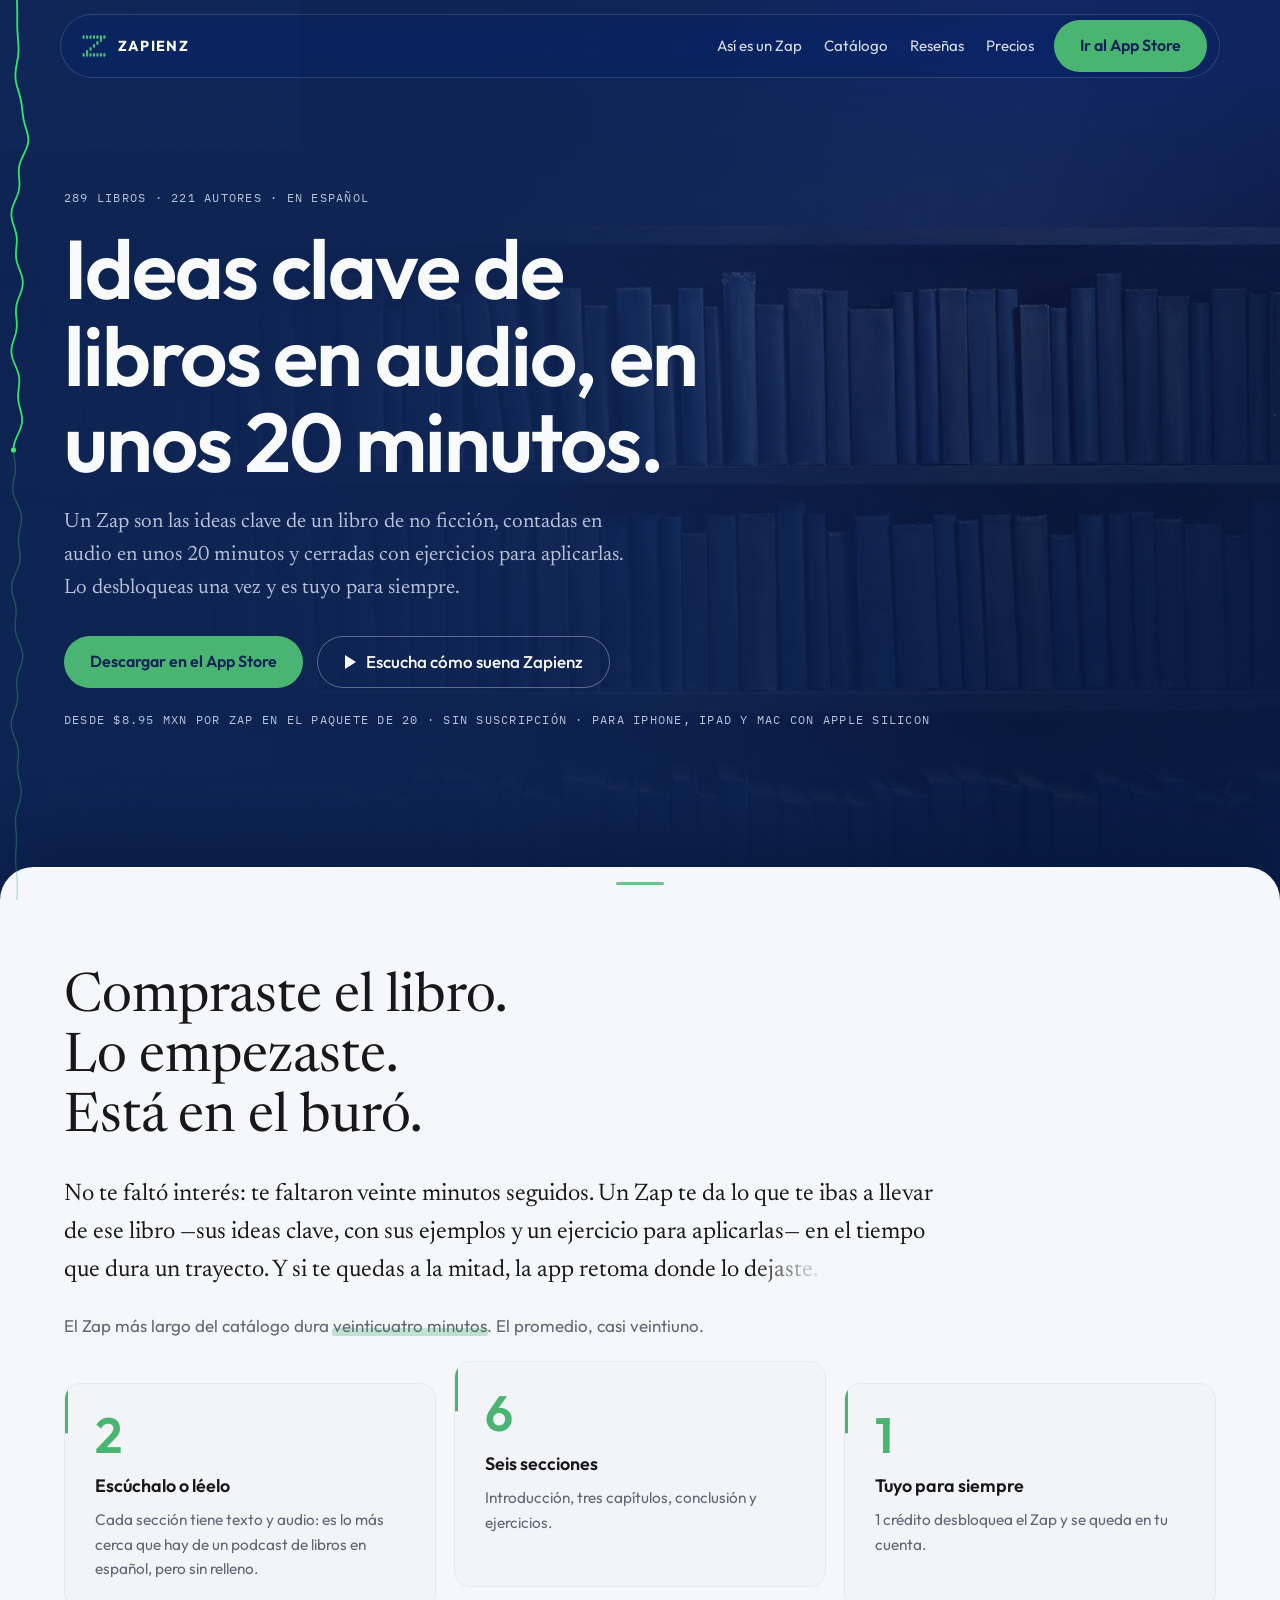
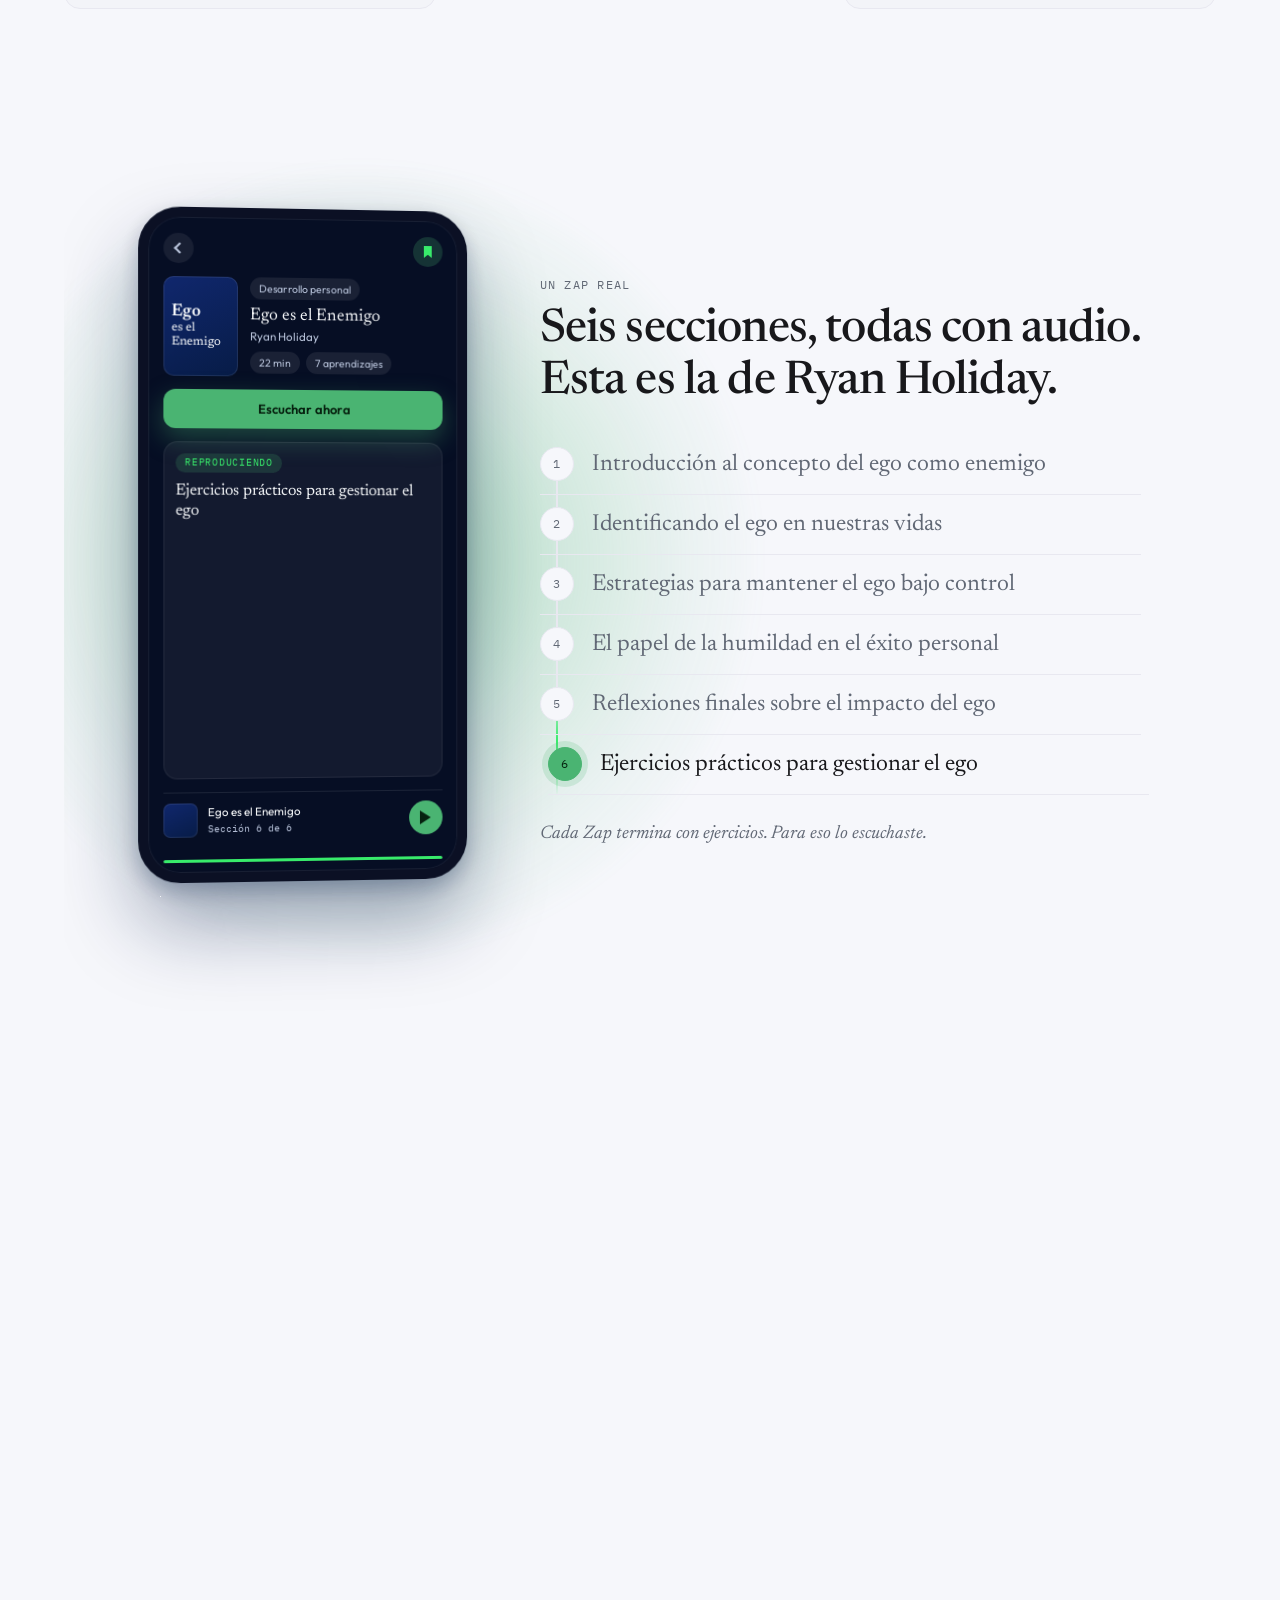
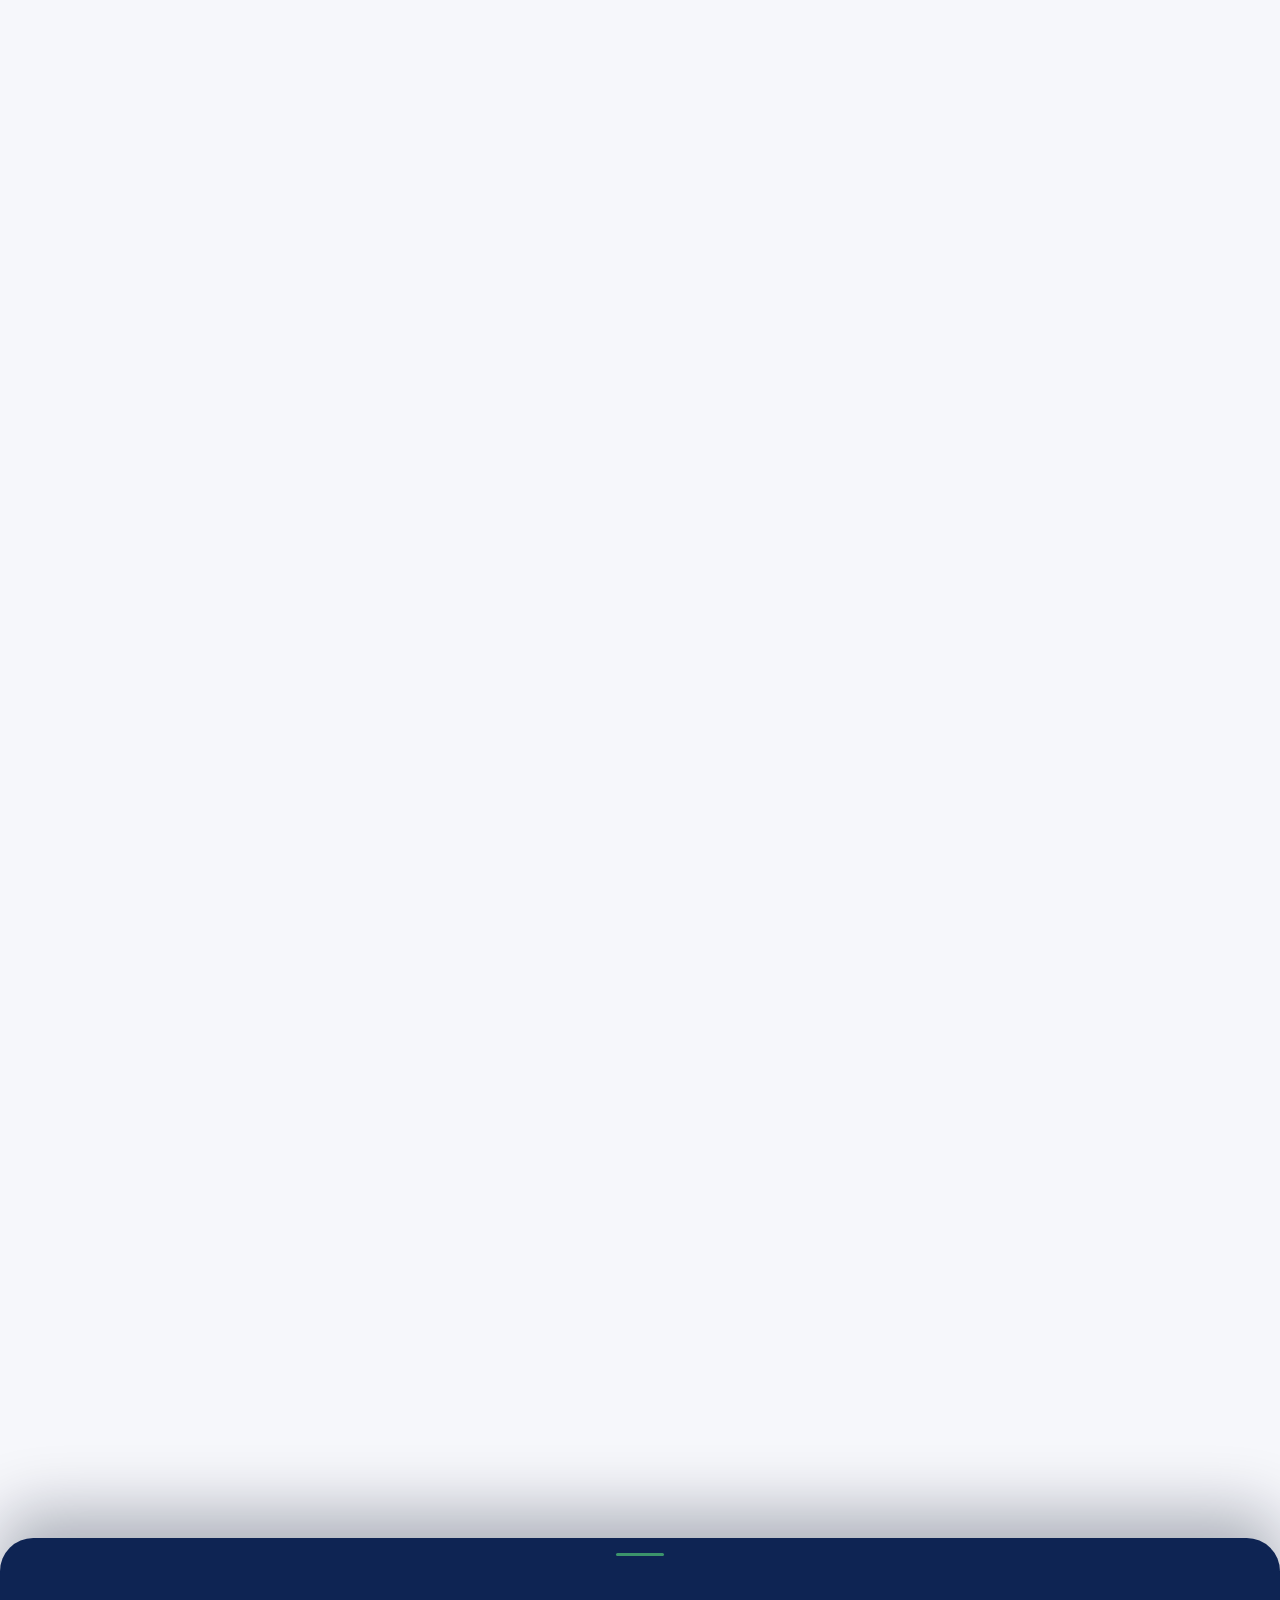
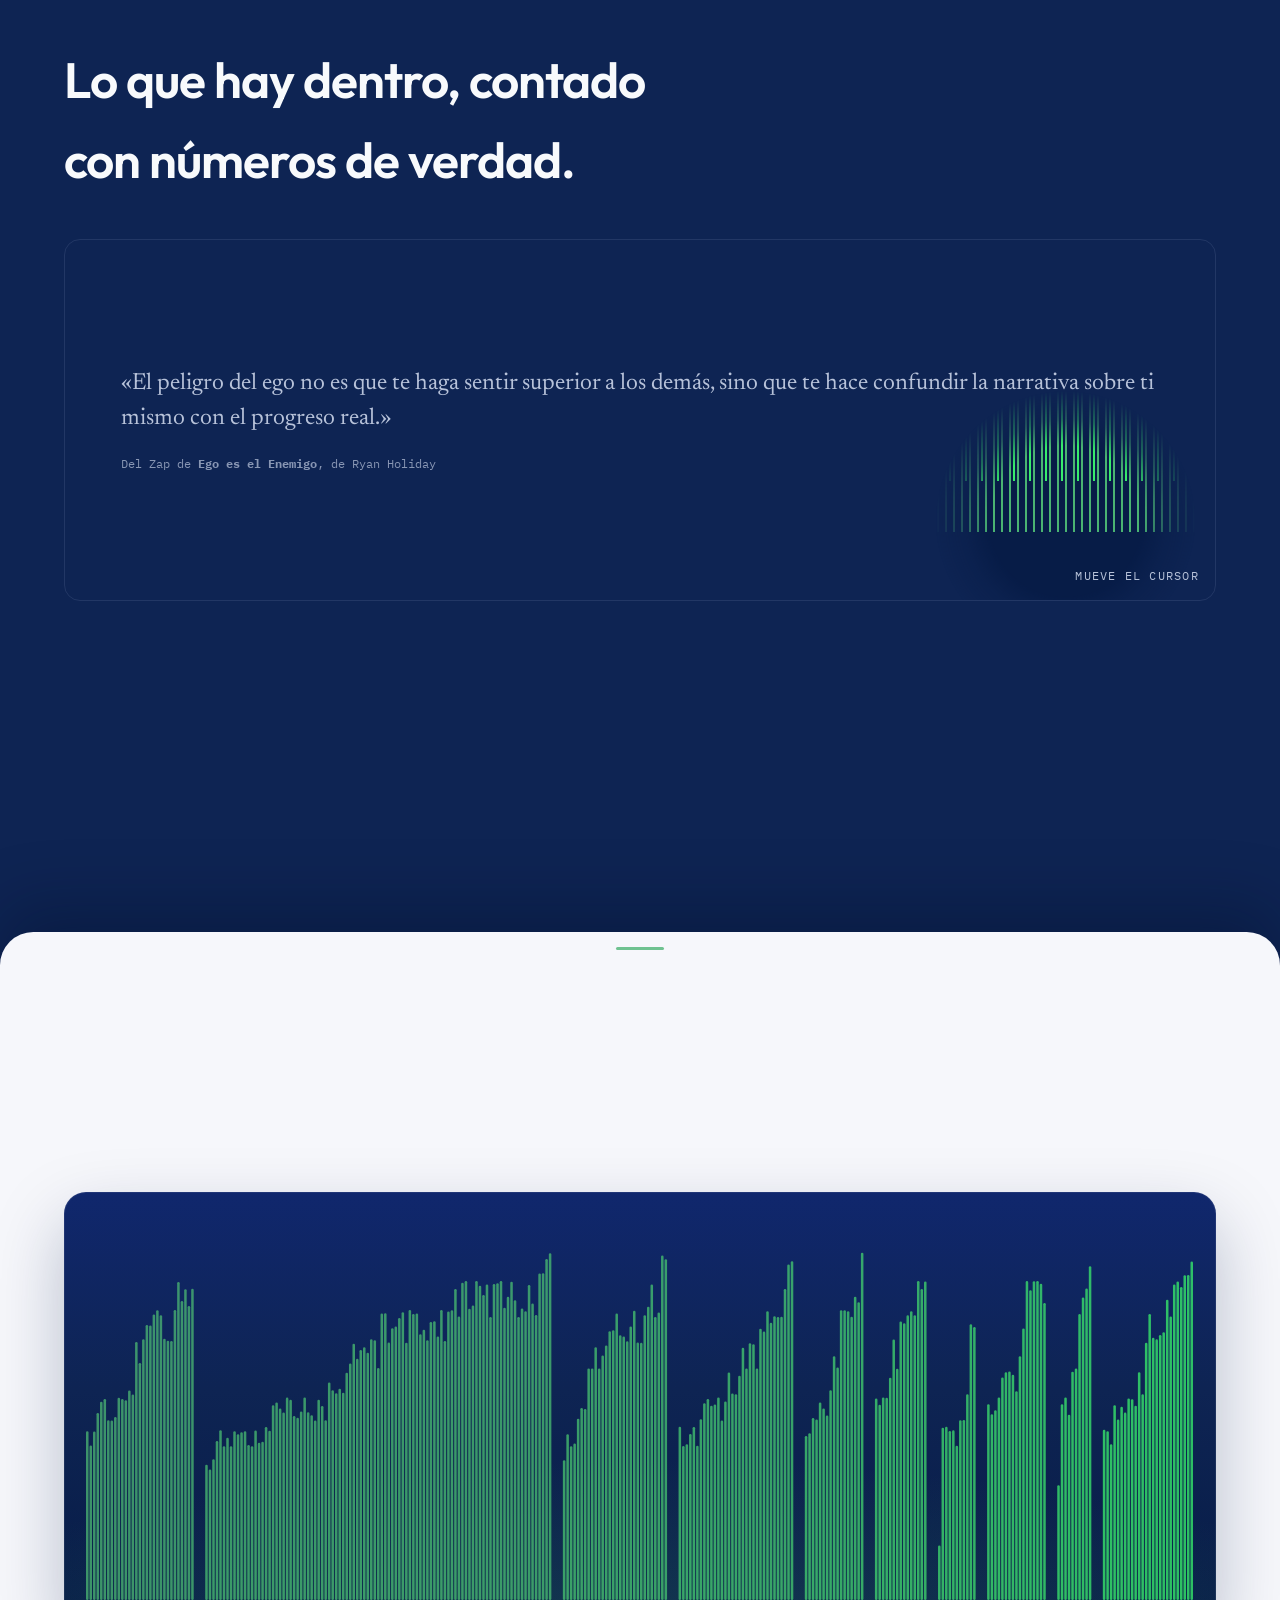
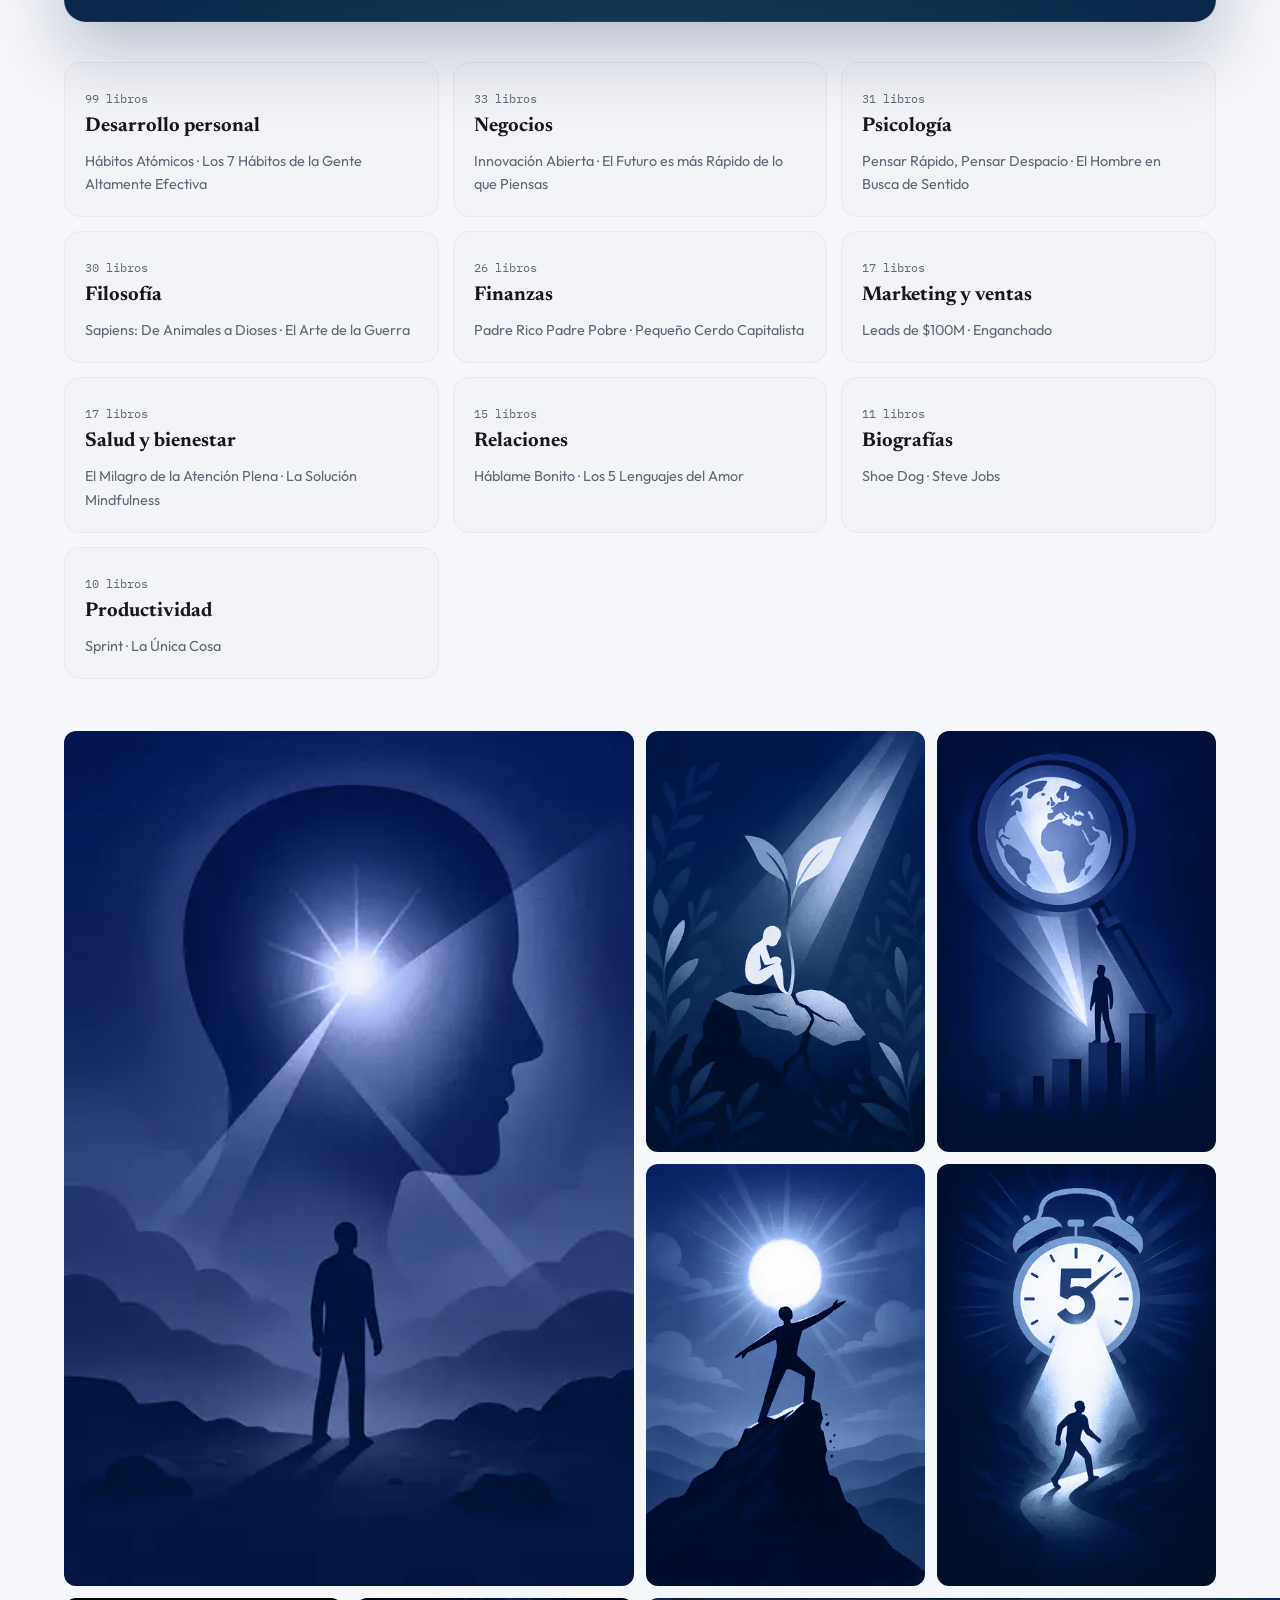
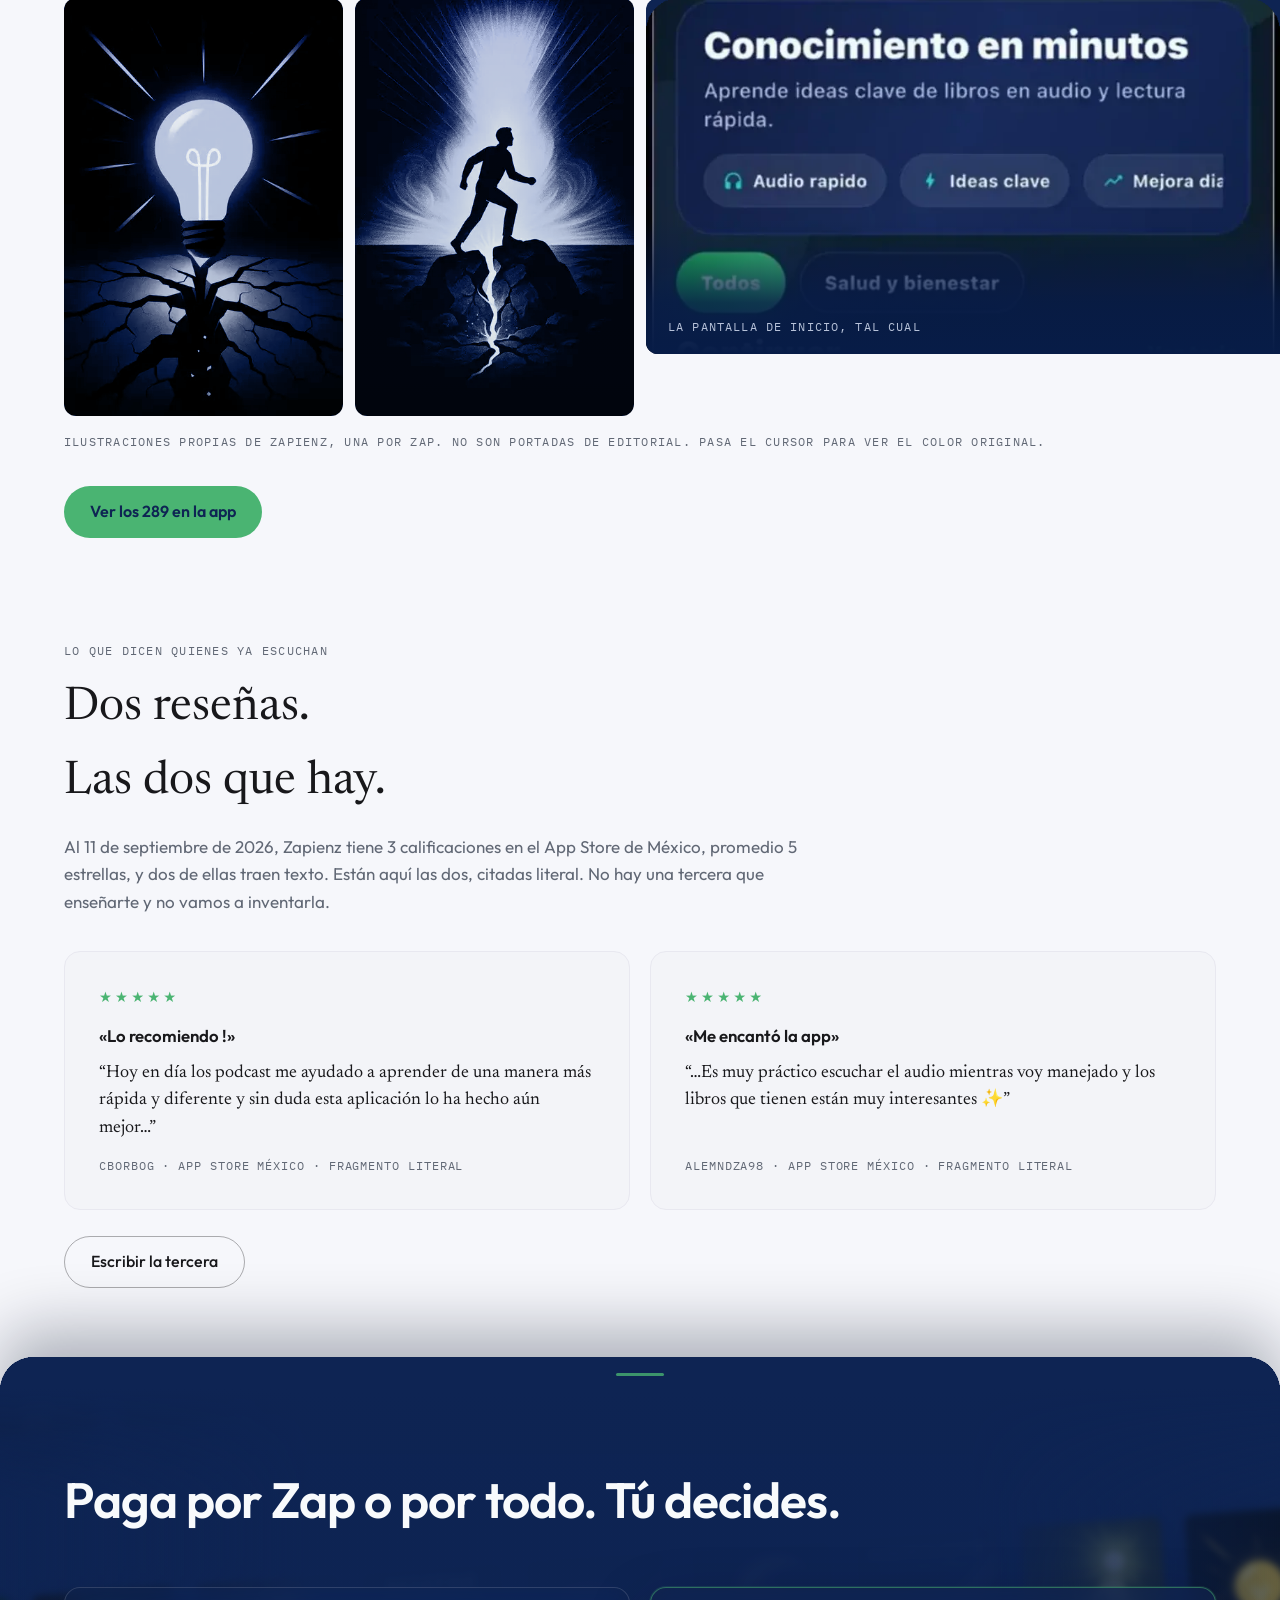
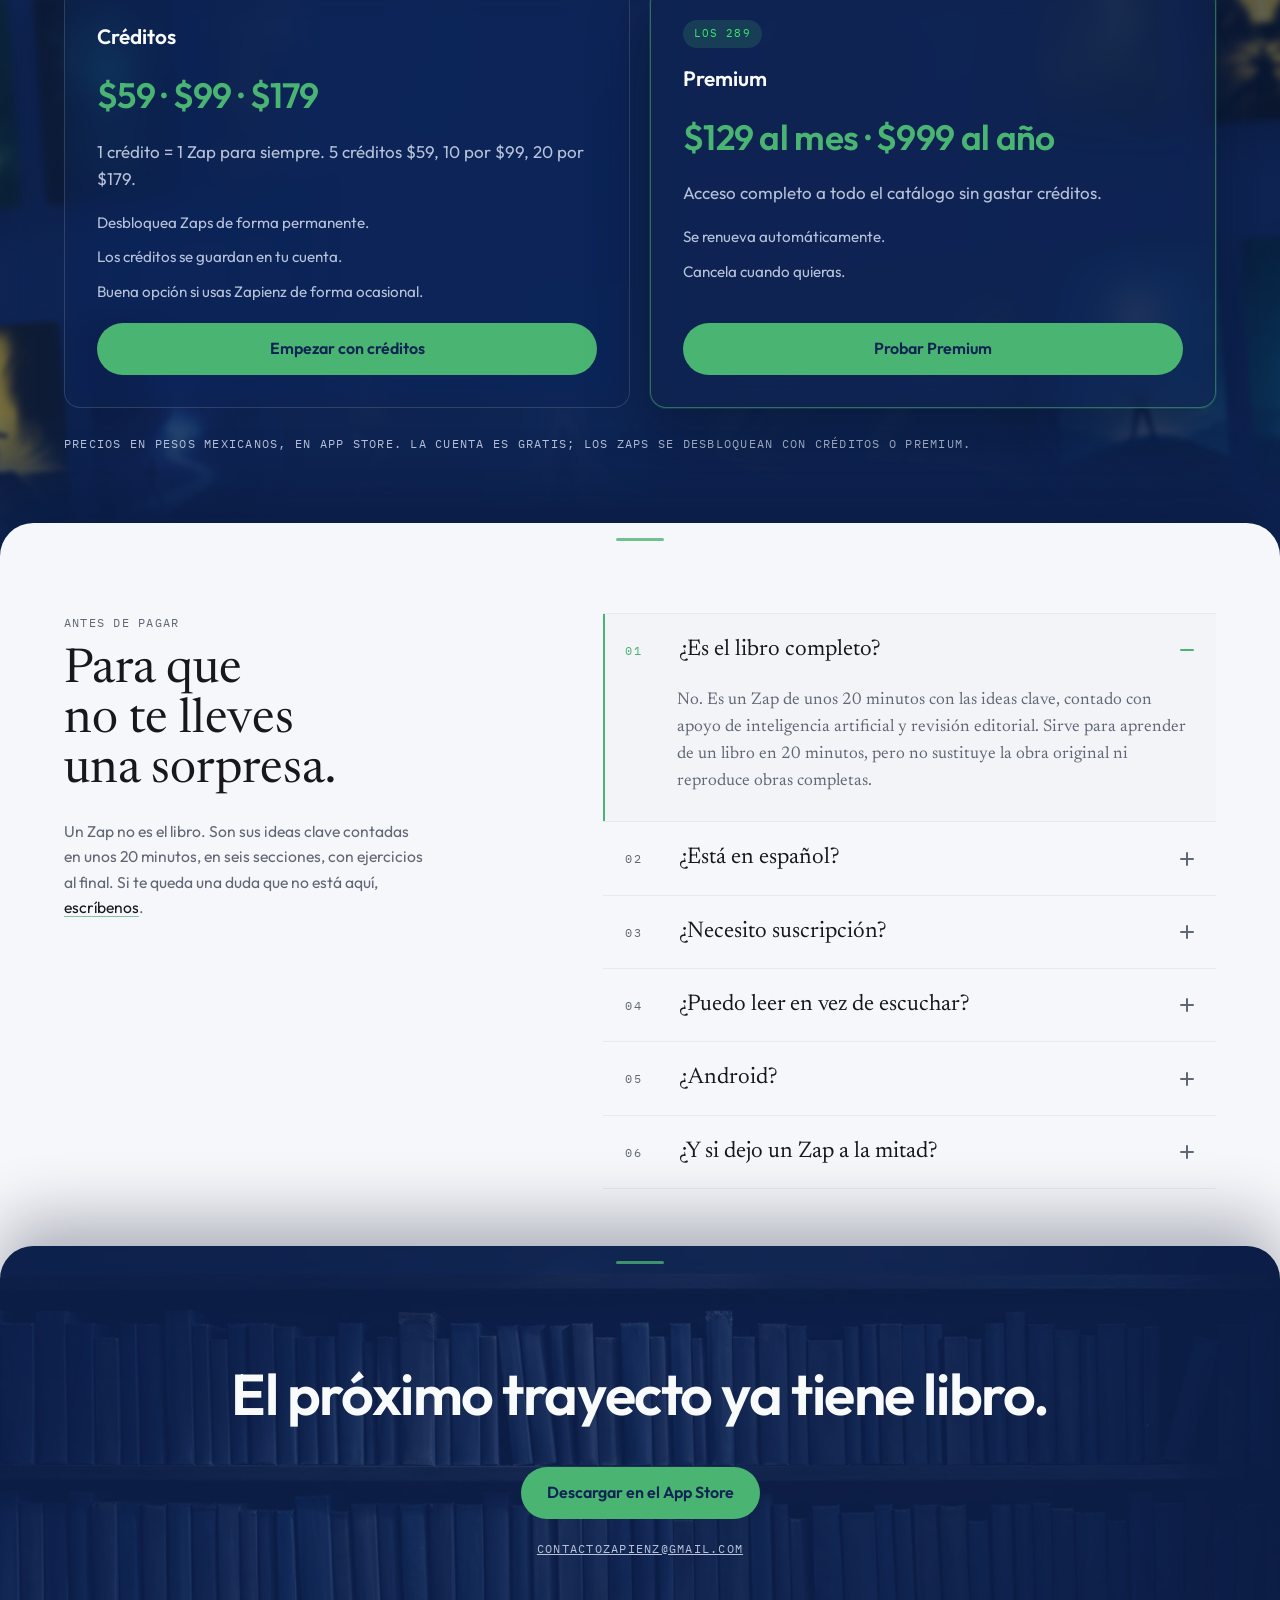
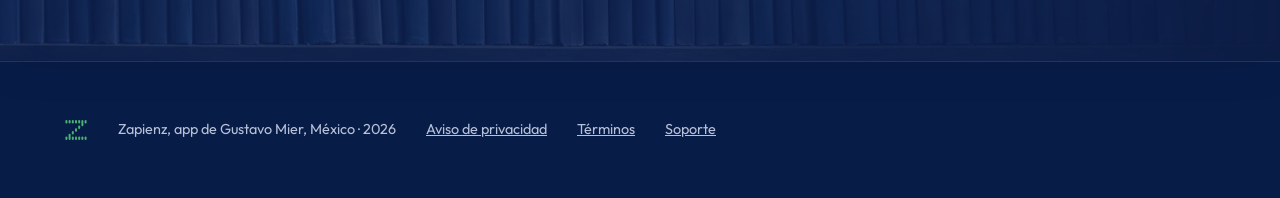
==== commit e75e07e1: "Cierra los tres huecos que el verificador encontro en el camino movil El verificador audito el publi" ====
--- a/index.html
+++ b/index.html
@@ -138,7 +138,7 @@
 
   <div class="hero__contenido">
     <p class="mono">289 libros · 221 autores · en español</p>
-    <h1 data-blur-words>Ideas clave de libros en audio, en 20 minutos.</h1>
+    <h1 data-blur-words>Ideas clave de libros en audio, en unos 20 minutos.</h1>
     <p class="hero__sub">Un Zap son las ideas clave de un libro de no ficción, contadas en audio
       en unos 20 minutos y cerradas con ejercicios para aplicarlas. Lo desbloqueas una vez y es
       tuyo para siempre.</p>
@@ -185,7 +185,8 @@
     <!-- Esta linea repetia palabra por palabra el arranque del parrafo de arriba
          («te faltaron veinte minutos seguidos») y se leia como copy sin limpiar. La
          cifra que la sustituye sale del catalogo real: los 289 Zaps con secciones
-         publicadas en assets/data/catalogo.json, minutos de 14 a 24, promedio 20.76. -->
+         publicadas. assets/data/catalogo.json trae esos 289 y nada mas; la lista
+         completa de los 303 registros de la app queda en _brief/, fuera del sitio. -->
     <p class="rev" data-stagger="2" style="margin-top:22px;color:var(--texto2)">El Zap más largo
       del catálogo dura <span class="subrayado">veinticuatro minutos</span>. El promedio, casi veintiuno.</p>
 
@@ -322,7 +323,7 @@
     <p class="mono rev" data-stagger="2" style="margin-top:12px">Lo mismo, leído y escuchado. Descúbrelo con el puntero o el dedo.</p>
 
     <div class="cifras">
-      <div class="rev" data-stagger="1"><div class="cifra__n" data-scramble>289</div><p class="cifra__t">libros publicados</p></div>
+      <div class="rev" data-stagger="1"><div class="cifra__n" data-scramble>289</div><p class="cifra__t">libros que ya puedes escuchar</p></div>
       <div class="rev" data-stagger="2"><div class="cifra__n" data-scramble>1,734</div><p class="cifra__t">secciones, todas con audio</p></div>
       <div class="rev" data-stagger="3"><div class="cifra__n" data-scramble>2,119</div><p class="cifra__t">aprendizajes clave con audio</p></div>
       <div class="rev" data-stagger="4"><div class="cifra__n" data-scramble>221</div><p class="cifra__t">autores</p></div>
@@ -405,7 +406,8 @@
         style="font-size:clamp(1.9rem,4.4vw,2.9rem);margin-top:10px;max-width:20ch">
       Dos reseñas. Las dos que hay.</h2>
     <p class="rev" data-stagger="2" style="margin-top:14px;color:var(--texto2);max-width:var(--medida)">
-      Zapienz tiene 3 calificaciones en el App Store de México, promedio 5 estrellas, y
+      Al 11 de septiembre de 2026, Zapienz tiene 3 calificaciones en el App Store de
+      México, promedio 5 estrellas, y
       dos de ellas traen texto. Están aquí las dos, citadas literal. No hay una tercera
       que enseñarte y no vamos a inventarla.</p>
 
@@ -426,7 +428,7 @@
         <p class="resena__estrellas" aria-label="5 de 5 estrellas">★★★★★</p>
         <blockquote class="resena__cita">
           <p class="resena__titulo">«Me encantó la app»</p>
-          <p>“Es muy práctico escuchar el audio mientras voy manejado y los libros que
+          <p>“…Es muy práctico escuchar el audio mientras voy manejado y los libros que
              tienen están muy interesantes ✨”</p>
         </blockquote>
         <figcaption class="resena__pie">
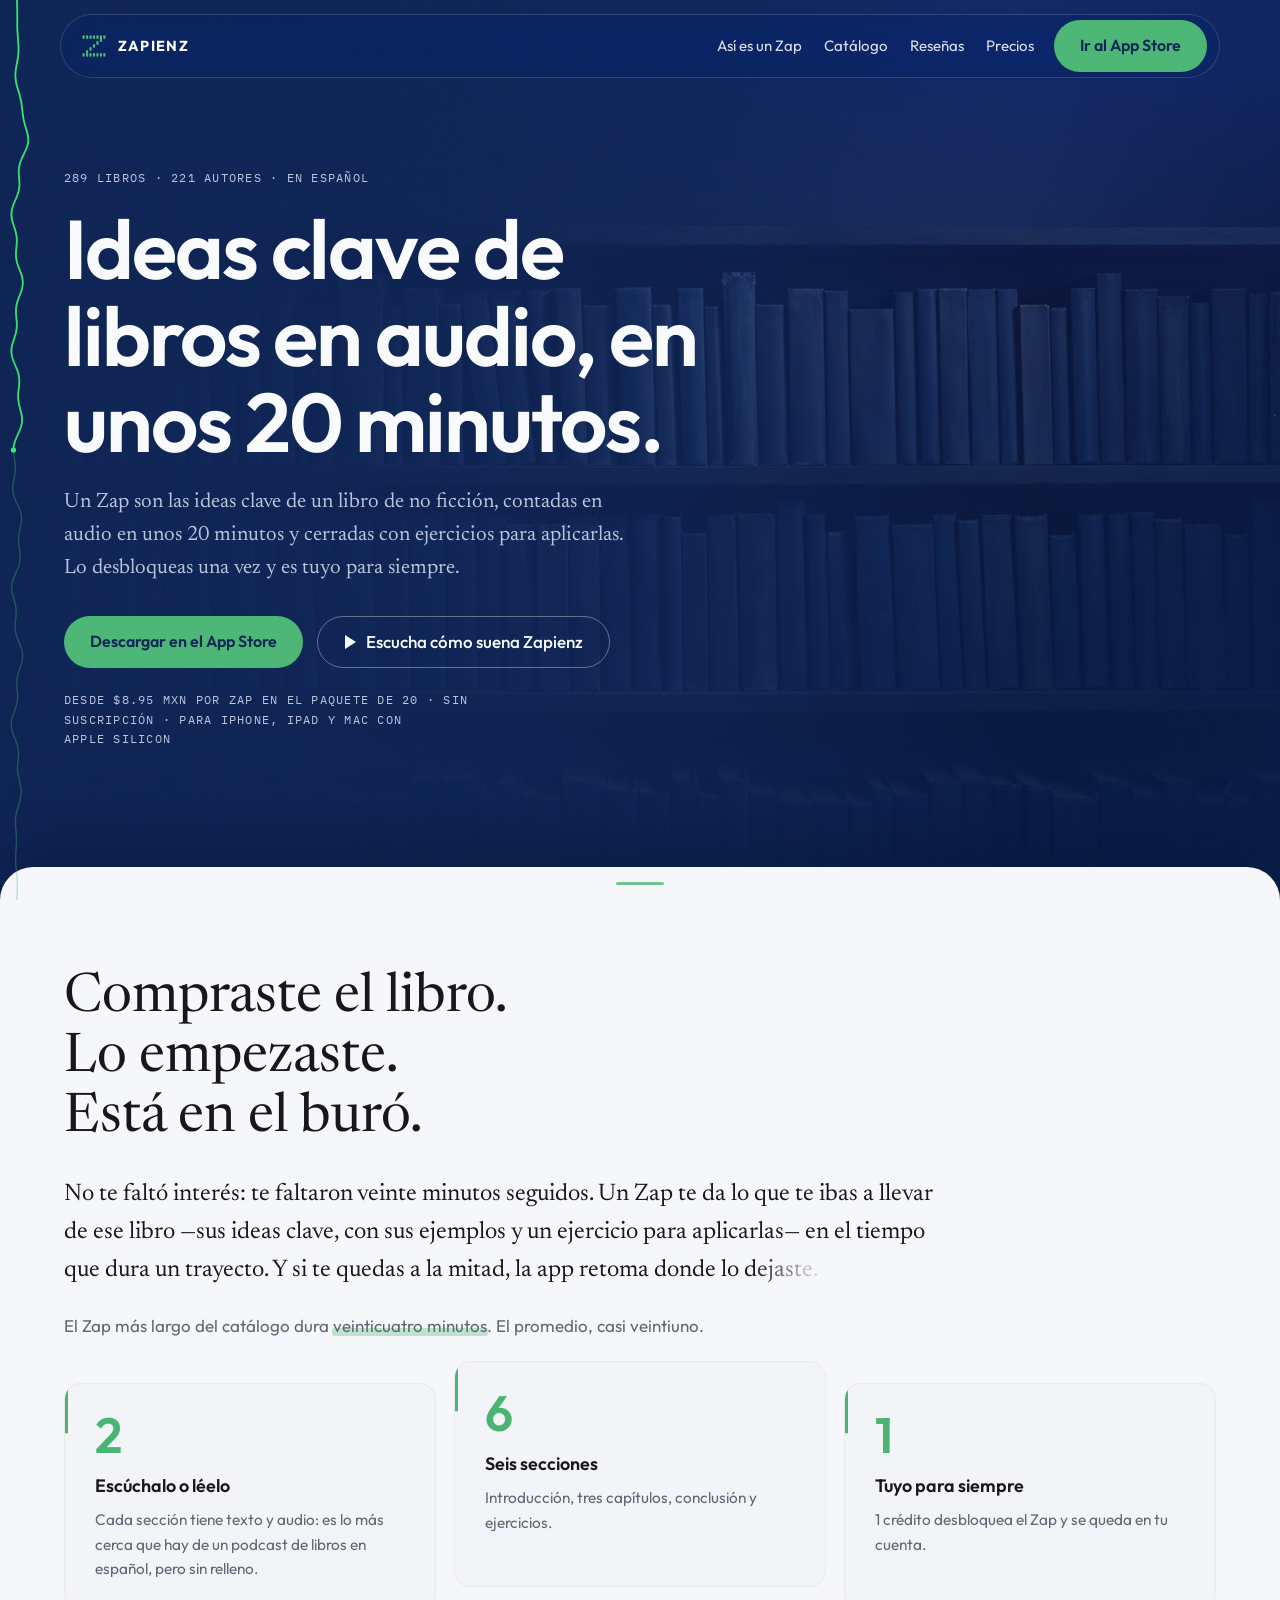
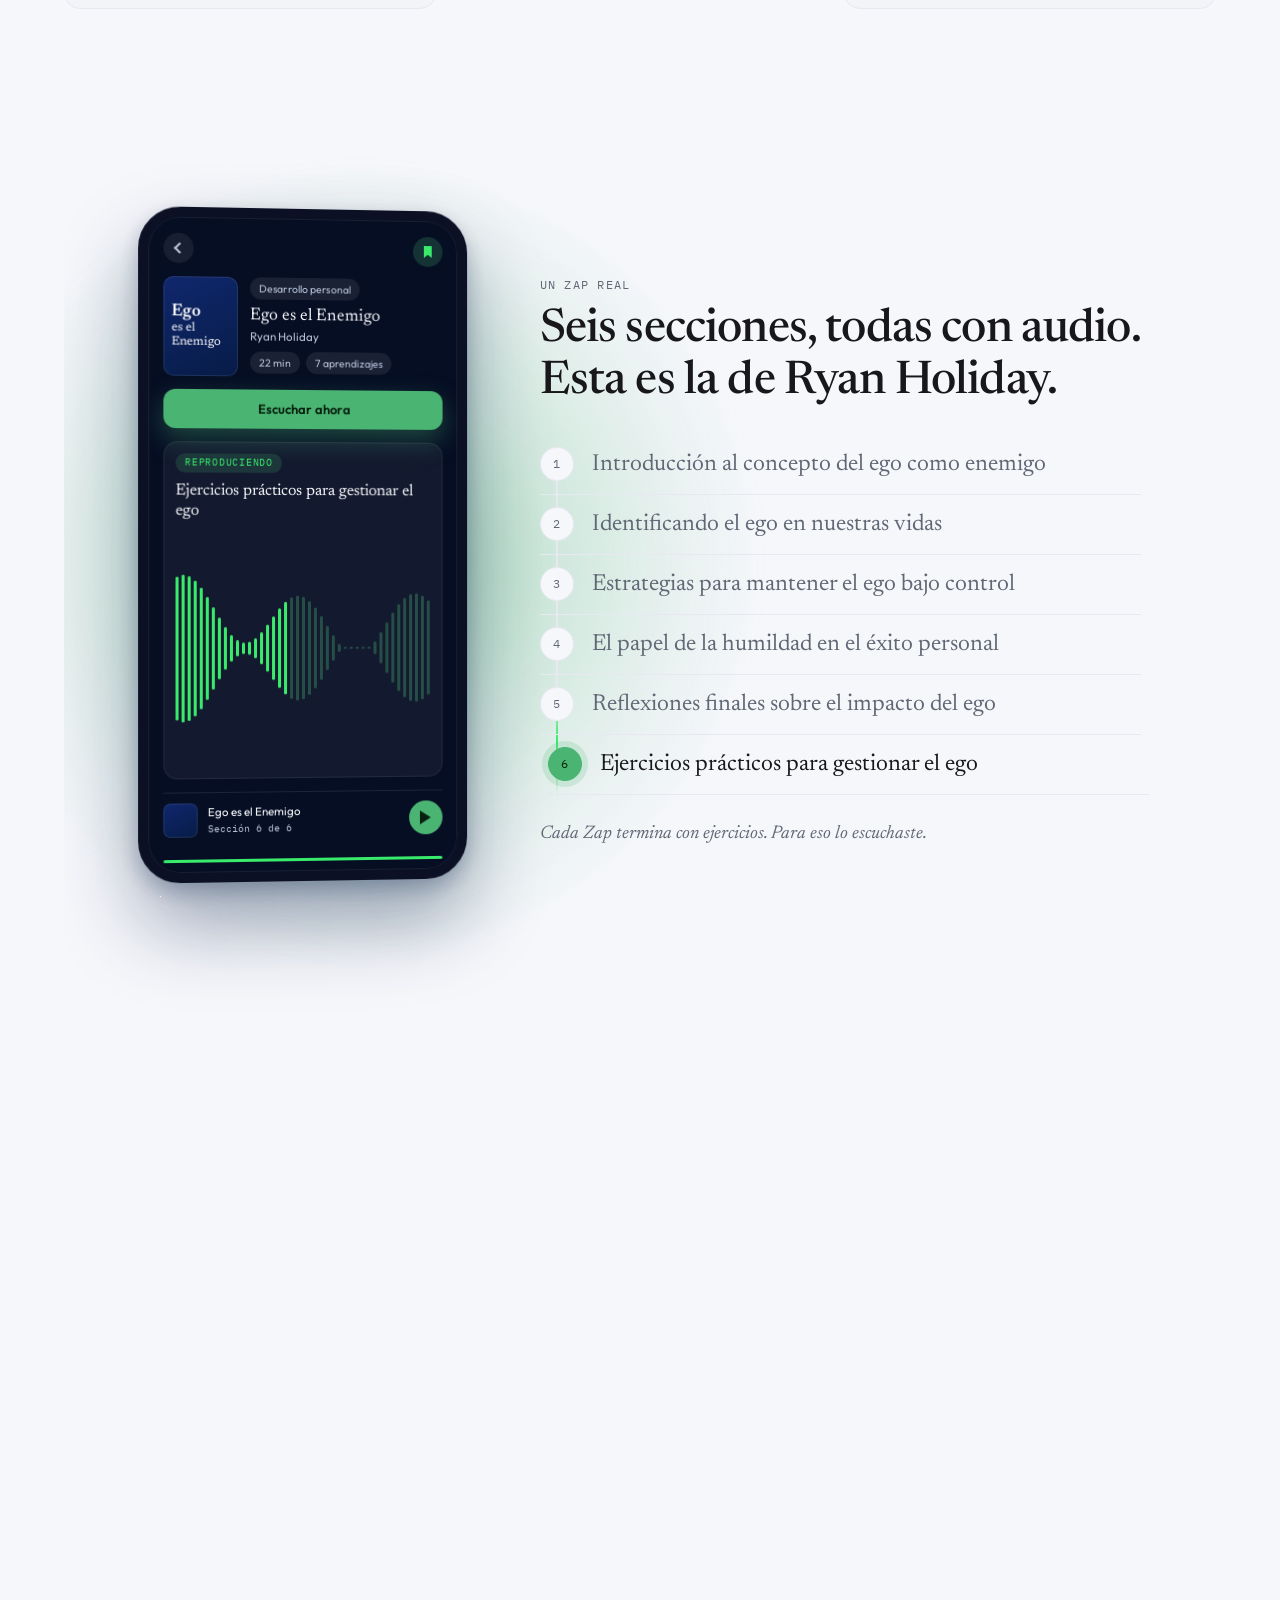
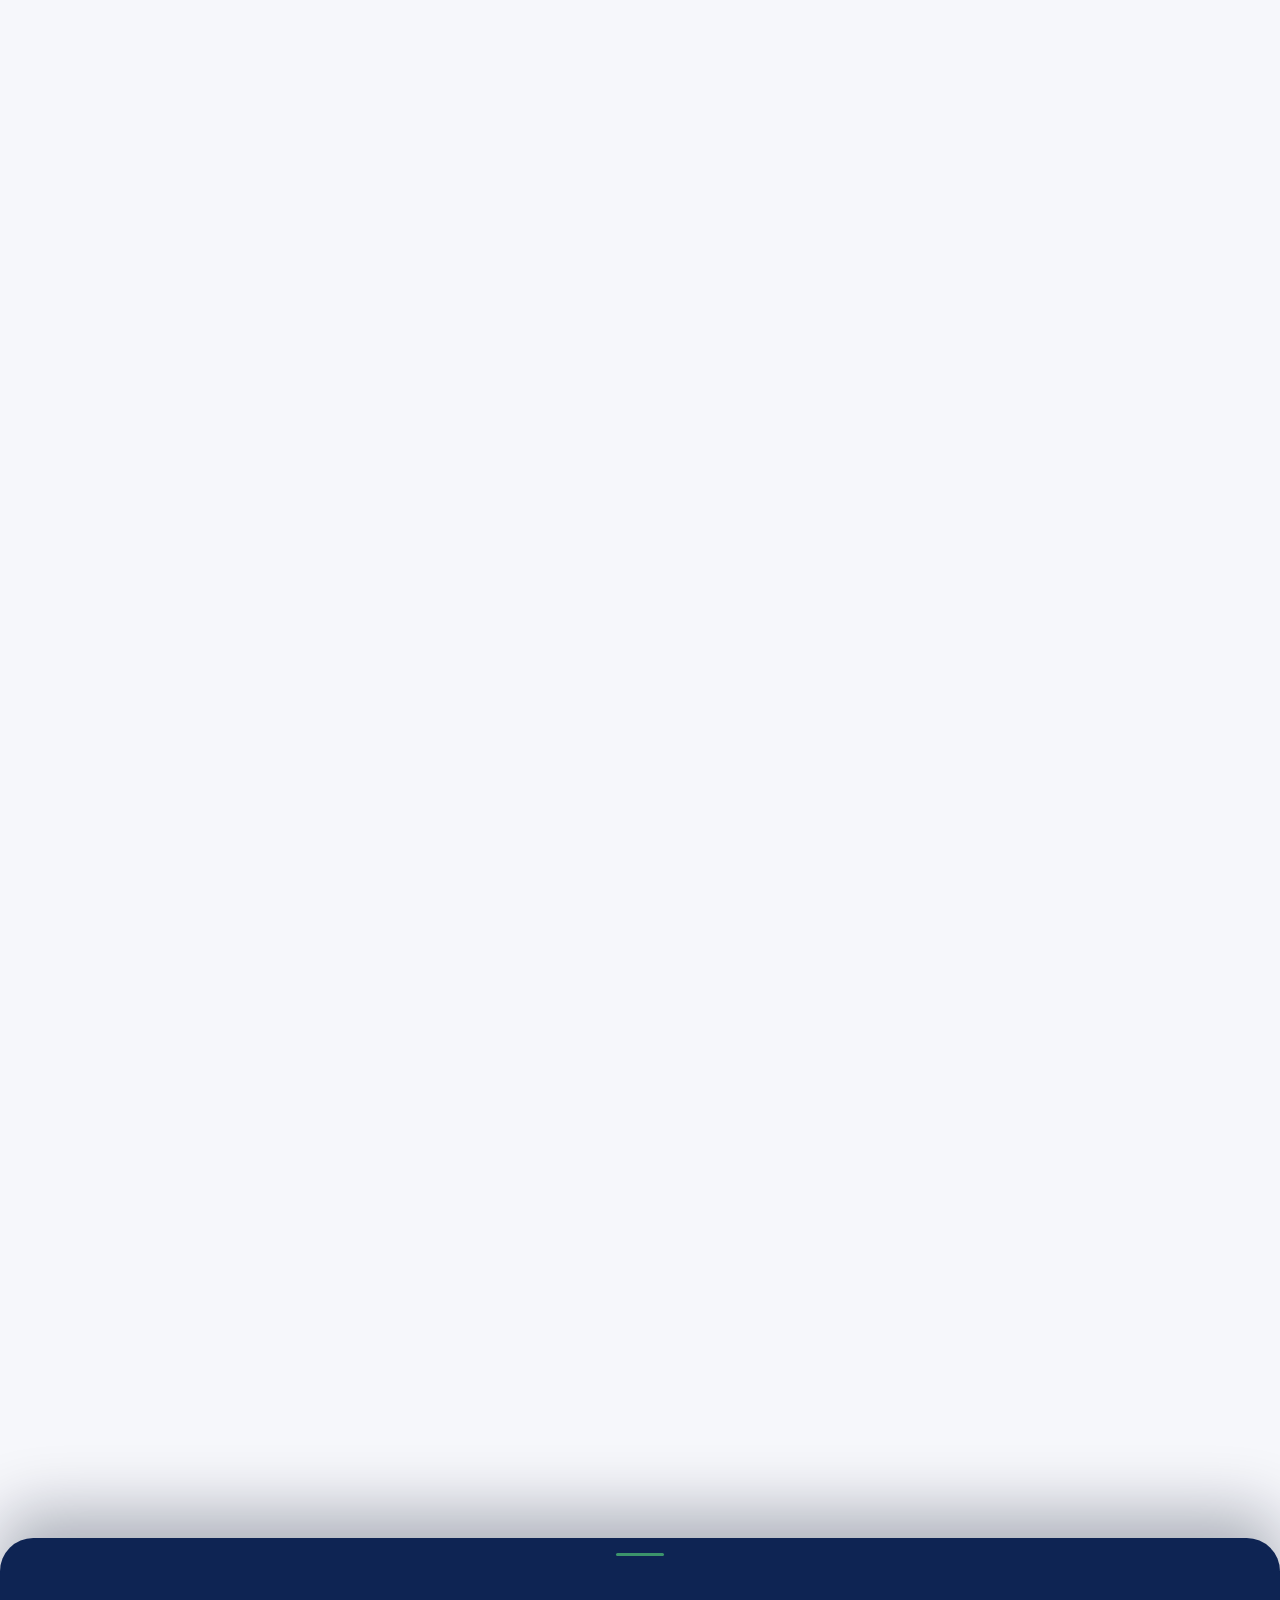
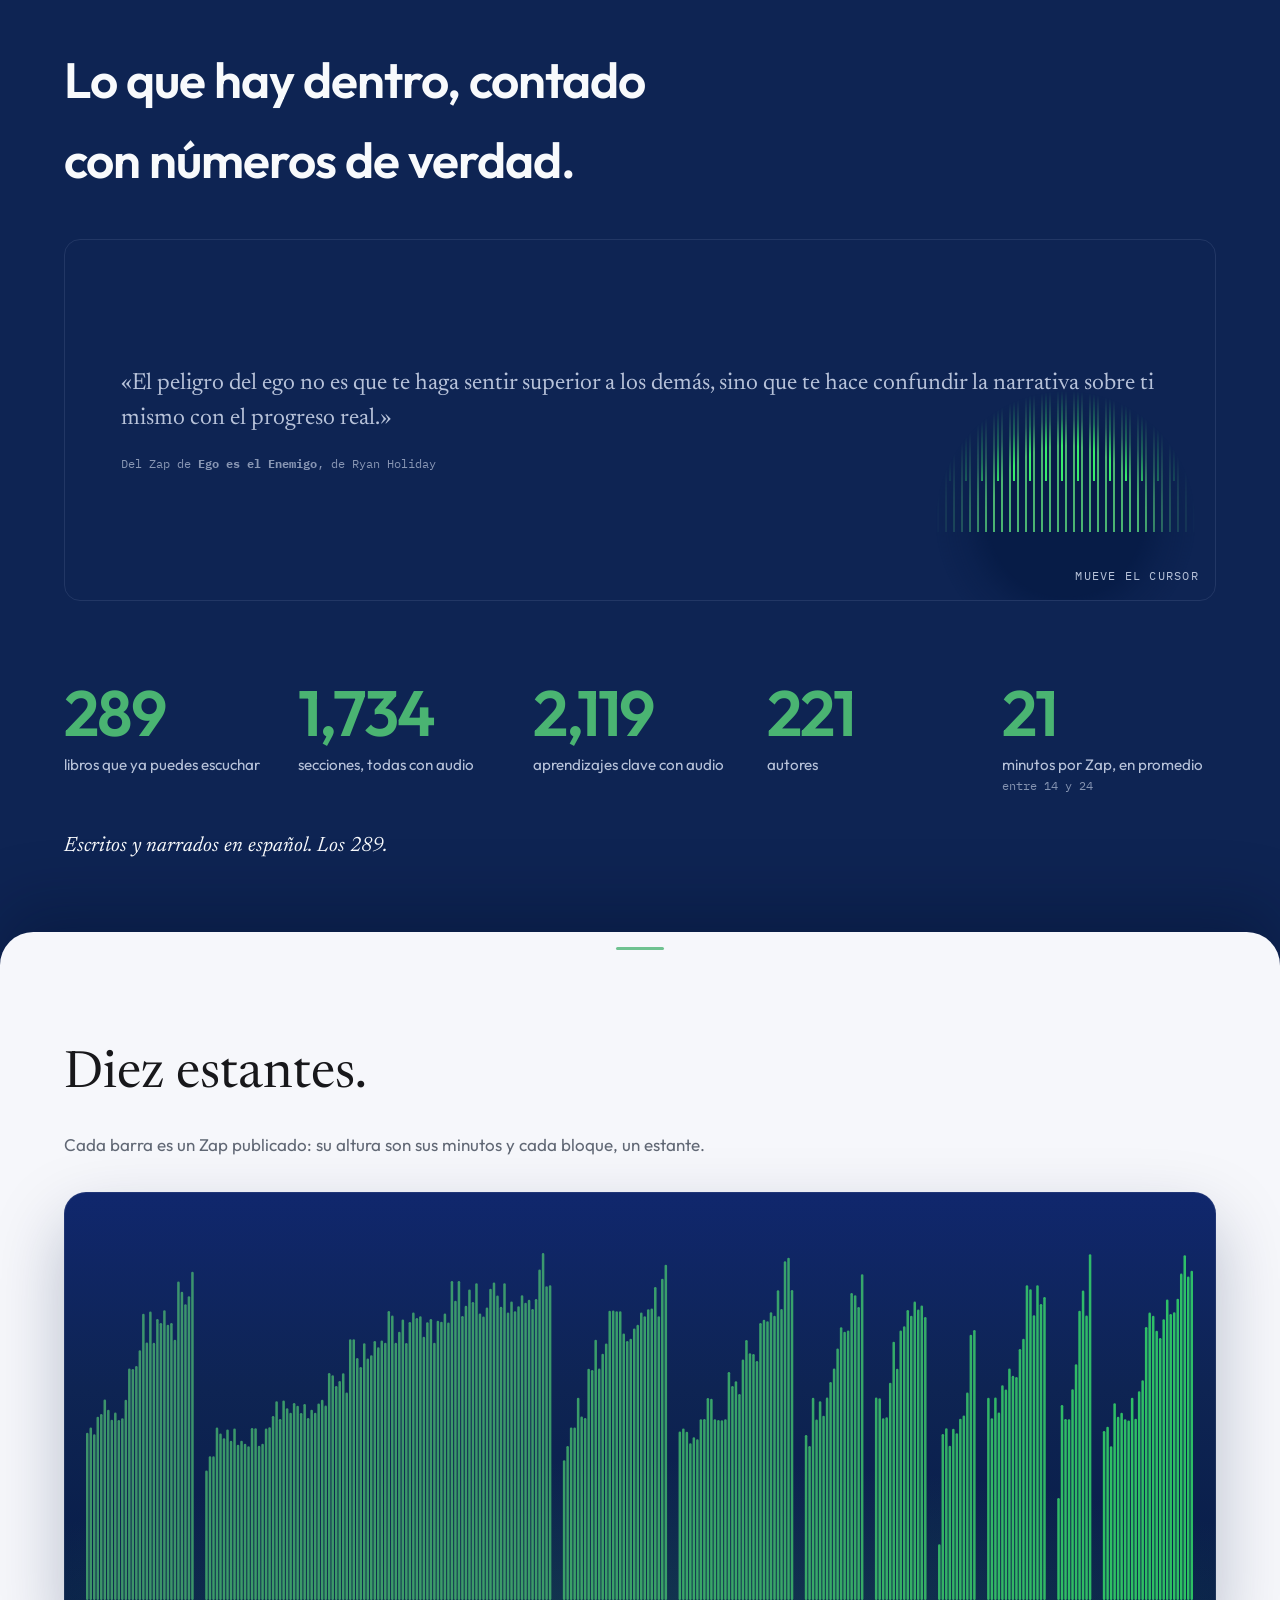
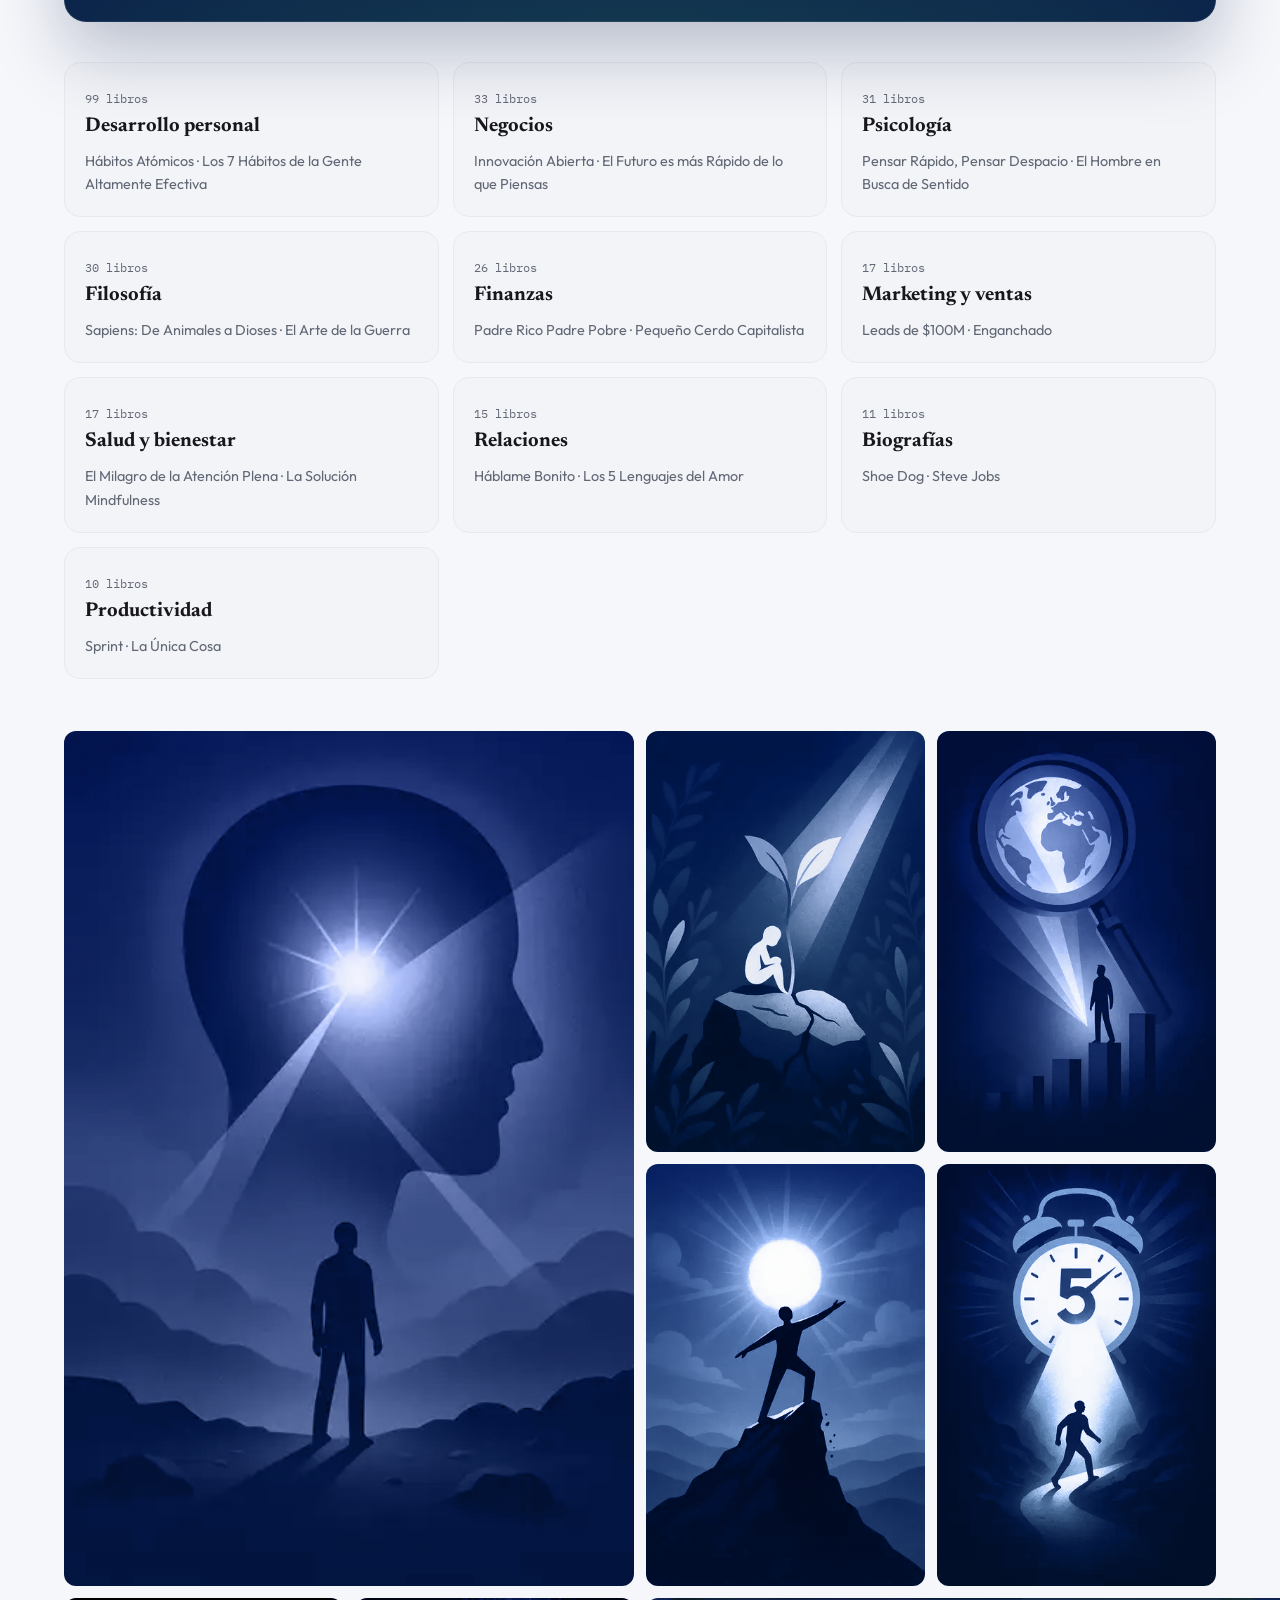
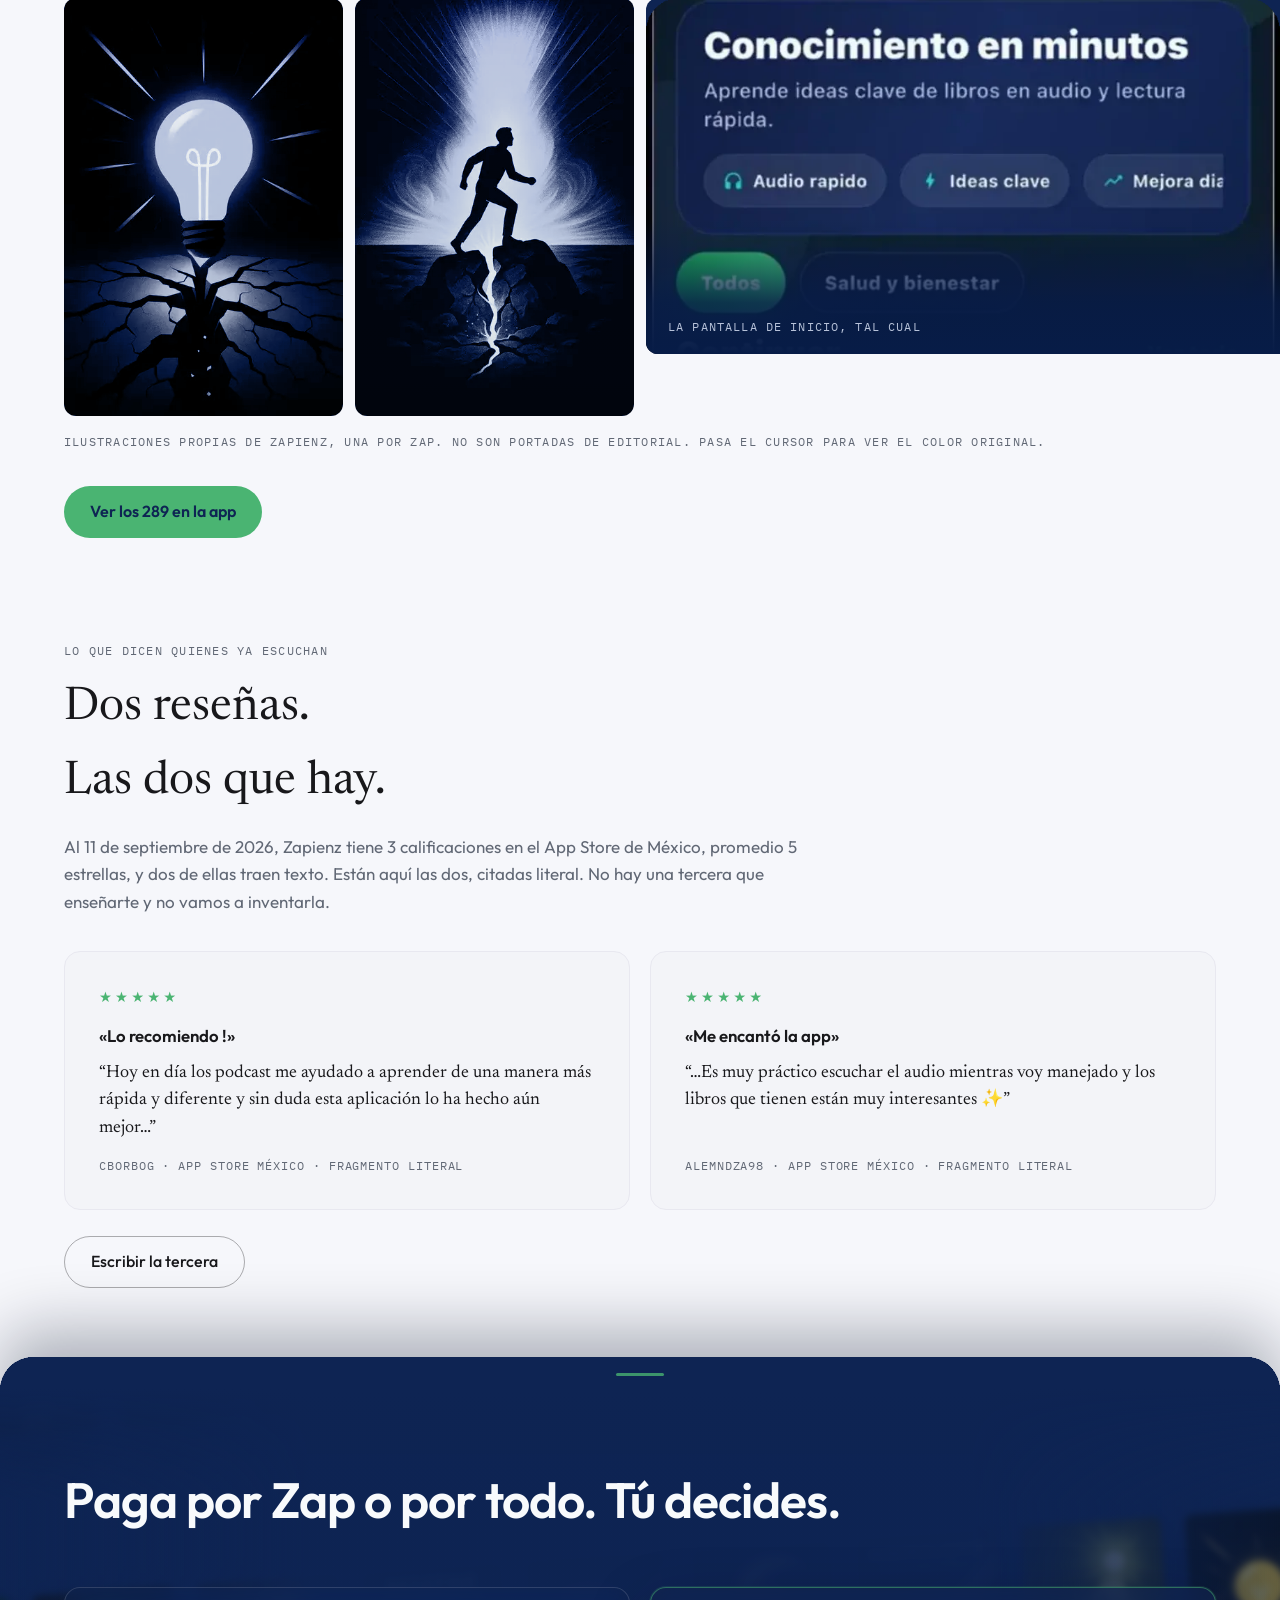
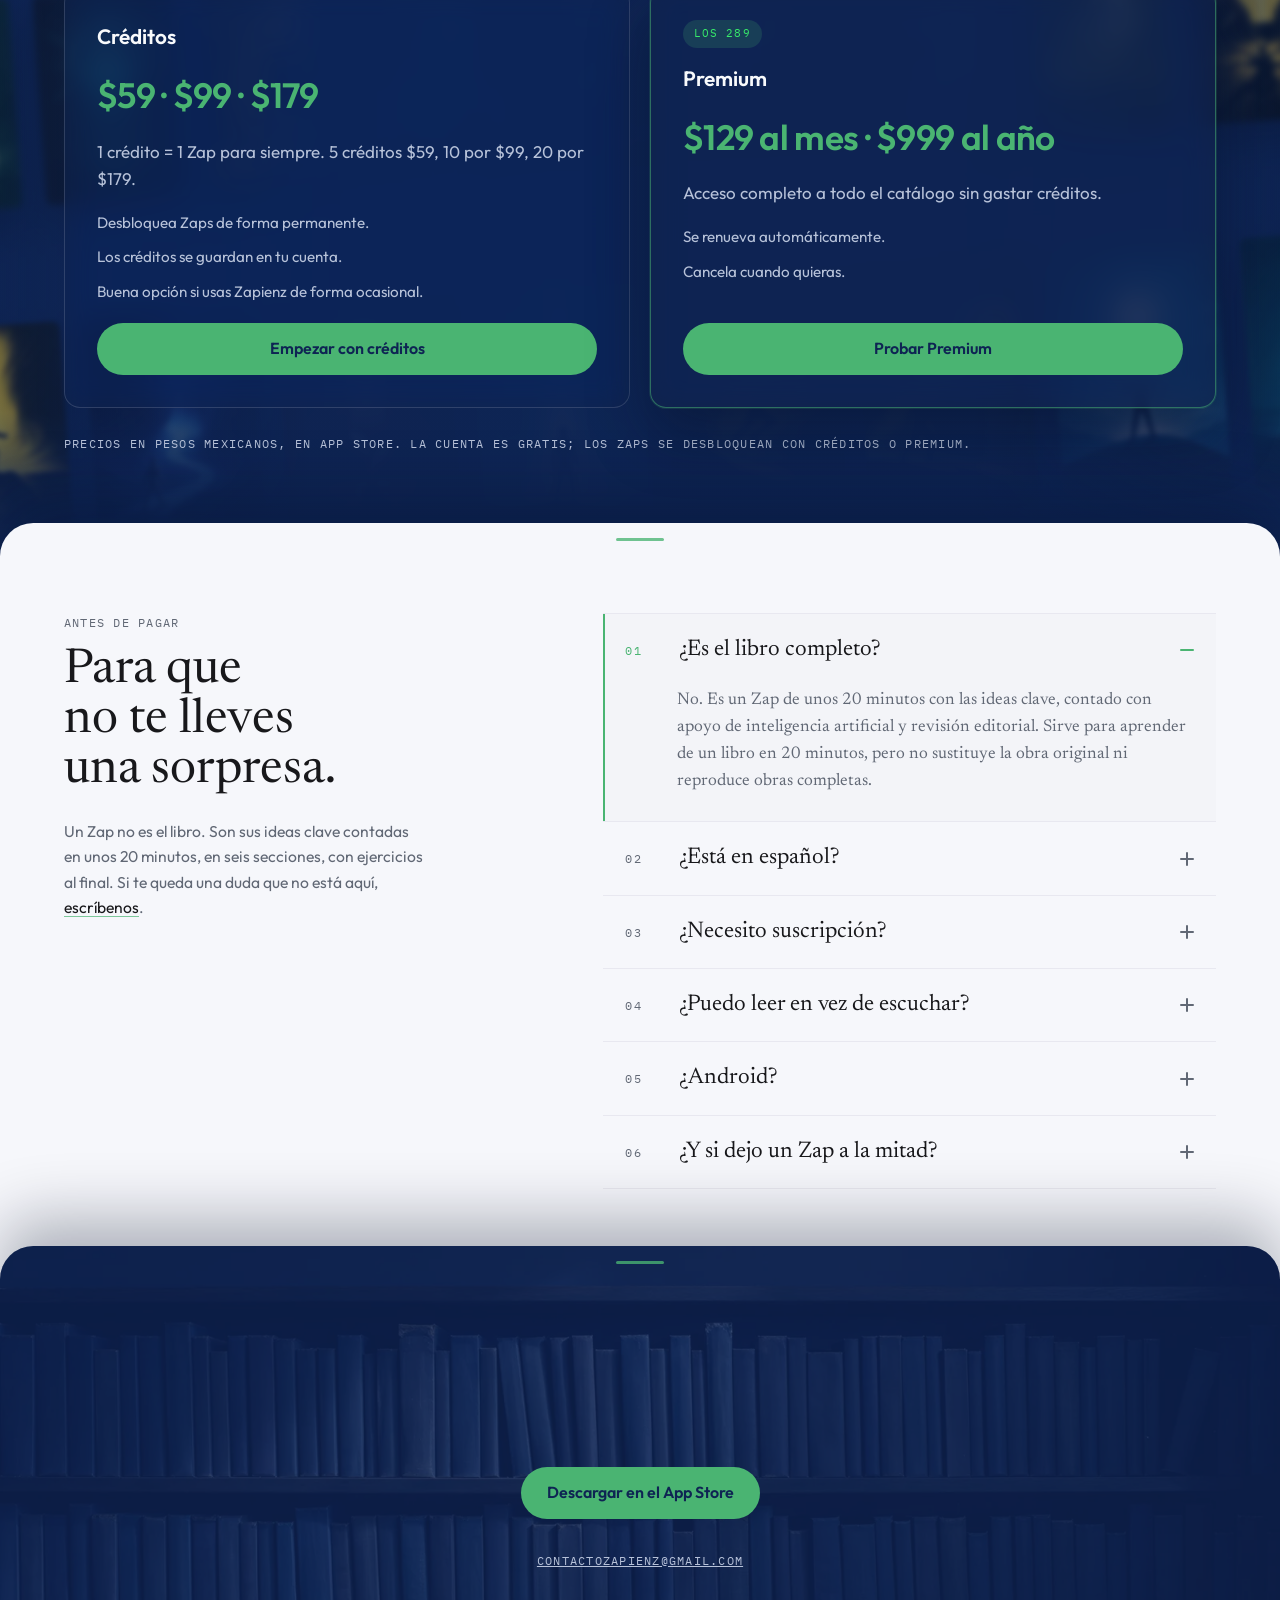
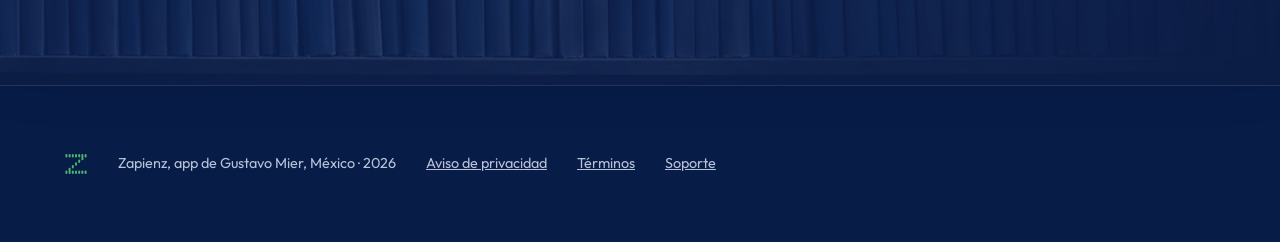
==== commit a9e5f4c0: "La tarjeta que se comparte seguia diciendo 303, y el hero no se leia en el telefono Tercera auditori" ====
--- a/index.html
+++ b/index.html
@@ -56,7 +56,8 @@
 <body>
 
 <!-- GRANO: feTurbulence sobre todo el fondo. Mecanica `grain`. -->
-<svg class="grano" aria-hidden="true" focusable="false">
+<svg class="grano" aria-hidden="true" focusable="false"
+     width="100%" height="100%" preserveAspectRatio="none">
   <filter id="granoZap">
     <feTurbulence type="fractalNoise" baseFrequency="0.82" numOctaves="3" stitchTiles="stitch"/>
     <feColorMatrix type="saturate" values="0"/>
@@ -452,13 +453,13 @@
        esta comprando. -->
   <div class="muro" aria-hidden="true">
     <div class="muro__capa" data-depth="0.06">
-      <div class="muro__fila muro__fila--a"><img src="assets/portadas/00.webp" alt="" width="400" height="600" decoding="async"><img src="assets/portadas/01.webp" alt="" width="400" height="600" decoding="async"><img src="assets/portadas/02.webp" alt="" width="400" height="600" decoding="async"><img src="assets/portadas/03.webp" alt="" width="400" height="600" decoding="async"><img src="assets/portadas/04.webp" alt="" width="400" height="600" decoding="async"><img src="assets/portadas/05.webp" alt="" width="400" height="600" decoding="async"><img src="assets/portadas/06.webp" alt="" width="400" height="600" decoding="async"><img src="assets/portadas/07.webp" alt="" width="400" height="600" decoding="async"><img src="assets/portadas/08.webp" alt="" width="400" height="600" decoding="async"><img src="assets/portadas/00.webp" alt="" width="400" height="600" decoding="async"><img src="assets/portadas/01.webp" alt="" width="400" height="600" decoding="async"><img src="assets/portadas/02.webp" alt="" width="400" height="600" decoding="async"><img src="assets/portadas/03.webp" alt="" width="400" height="600" decoding="async"><img src="assets/portadas/04.webp" alt="" width="400" height="600" decoding="async"><img src="assets/portadas/05.webp" alt="" width="400" height="600" decoding="async"><img src="assets/portadas/06.webp" alt="" width="400" height="600" decoding="async"><img src="assets/portadas/07.webp" alt="" width="400" height="600" decoding="async"><img src="assets/portadas/08.webp" alt="" width="400" height="600" decoding="async"></div>
+      <div class="muro__fila muro__fila--a"><img src="assets/portadas/00-200.webp" srcset="assets/portadas/00-200.webp 200w, assets/portadas/00.webp 400w" sizes="(max-width:767px) 100px, 160px" alt="" width="400" height="600" loading="lazy" decoding="async"><img src="assets/portadas/01-200.webp" srcset="assets/portadas/01-200.webp 200w, assets/portadas/01.webp 400w" sizes="(max-width:767px) 100px, 160px" alt="" width="400" height="600" loading="lazy" decoding="async"><img src="assets/portadas/02-200.webp" srcset="assets/portadas/02-200.webp 200w, assets/portadas/02.webp 400w" sizes="(max-width:767px) 100px, 160px" alt="" width="400" height="600" loading="lazy" decoding="async"><img src="assets/portadas/03-200.webp" srcset="assets/portadas/03-200.webp 200w, assets/portadas/03.webp 400w" sizes="(max-width:767px) 100px, 160px" alt="" width="400" height="600" loading="lazy" decoding="async"><img src="assets/portadas/04-200.webp" srcset="assets/portadas/04-200.webp 200w, assets/portadas/04.webp 400w" sizes="(max-width:767px) 100px, 160px" alt="" width="400" height="600" loading="lazy" decoding="async"><img src="assets/portadas/05-200.webp" srcset="assets/portadas/05-200.webp 200w, assets/portadas/05.webp 400w" sizes="(max-width:767px) 100px, 160px" alt="" width="400" height="600" loading="lazy" decoding="async"><img src="assets/portadas/06-200.webp" srcset="assets/portadas/06-200.webp 200w, assets/portadas/06.webp 400w" sizes="(max-width:767px) 100px, 160px" alt="" width="400" height="600" loading="lazy" decoding="async"><img src="assets/portadas/07-200.webp" srcset="assets/portadas/07-200.webp 200w, assets/portadas/07.webp 400w" sizes="(max-width:767px) 100px, 160px" alt="" width="400" height="600" loading="lazy" decoding="async"><img src="assets/portadas/08-200.webp" srcset="assets/portadas/08-200.webp 200w, assets/portadas/08.webp 400w" sizes="(max-width:767px) 100px, 160px" alt="" width="400" height="600" loading="lazy" decoding="async"><img src="assets/portadas/00-200.webp" srcset="assets/portadas/00-200.webp 200w, assets/portadas/00.webp 400w" sizes="(max-width:767px) 100px, 160px" alt="" width="400" height="600" loading="lazy" decoding="async"><img src="assets/portadas/01-200.webp" srcset="assets/portadas/01-200.webp 200w, assets/portadas/01.webp 400w" sizes="(max-width:767px) 100px, 160px" alt="" width="400" height="600" loading="lazy" decoding="async"><img src="assets/portadas/02-200.webp" srcset="assets/portadas/02-200.webp 200w, assets/portadas/02.webp 400w" sizes="(max-width:767px) 100px, 160px" alt="" width="400" height="600" loading="lazy" decoding="async"><img src="assets/portadas/03-200.webp" srcset="assets/portadas/03-200.webp 200w, assets/portadas/03.webp 400w" sizes="(max-width:767px) 100px, 160px" alt="" width="400" height="600" loading="lazy" decoding="async"><img src="assets/portadas/04-200.webp" srcset="assets/portadas/04-200.webp 200w, assets/portadas/04.webp 400w" sizes="(max-width:767px) 100px, 160px" alt="" width="400" height="600" loading="lazy" decoding="async"><img src="assets/portadas/05-200.webp" srcset="assets/portadas/05-200.webp 200w, assets/portadas/05.webp 400w" sizes="(max-width:767px) 100px, 160px" alt="" width="400" height="600" loading="lazy" decoding="async"><img src="assets/portadas/06-200.webp" srcset="assets/portadas/06-200.webp 200w, assets/portadas/06.webp 400w" sizes="(max-width:767px) 100px, 160px" alt="" width="400" height="600" loading="lazy" decoding="async"><img src="assets/portadas/07-200.webp" srcset="assets/portadas/07-200.webp 200w, assets/portadas/07.webp 400w" sizes="(max-width:767px) 100px, 160px" alt="" width="400" height="600" loading="lazy" decoding="async"><img src="assets/portadas/08-200.webp" srcset="assets/portadas/08-200.webp 200w, assets/portadas/08.webp 400w" sizes="(max-width:767px) 100px, 160px" alt="" width="400" height="600" loading="lazy" decoding="async"></div>
     </div>
     <div class="muro__capa" data-depth="0.14">
-      <div class="muro__fila muro__fila--b"><img src="assets/portadas/09.webp" alt="" width="400" height="600" decoding="async"><img src="assets/portadas/10.webp" alt="" width="400" height="600" decoding="async"><img src="assets/portadas/11.webp" alt="" width="400" height="600" decoding="async"><img src="assets/portadas/12.webp" alt="" width="400" height="600" decoding="async"><img src="assets/portadas/13.webp" alt="" width="400" height="600" decoding="async"><img src="assets/portadas/14.webp" alt="" width="400" height="600" decoding="async"><img src="assets/portadas/15.webp" alt="" width="400" height="600" decoding="async"><img src="assets/portadas/16.webp" alt="" width="400" height="600" decoding="async"><img src="assets/portadas/17.webp" alt="" width="400" height="600" decoding="async"><img src="assets/portadas/09.webp" alt="" width="400" height="600" decoding="async"><img src="assets/portadas/10.webp" alt="" width="400" height="600" decoding="async"><img src="assets/portadas/11.webp" alt="" width="400" height="600" decoding="async"><img src="assets/portadas/12.webp" alt="" width="400" height="600" decoding="async"><img src="assets/portadas/13.webp" alt="" width="400" height="600" decoding="async"><img src="assets/portadas/14.webp" alt="" width="400" height="600" decoding="async"><img src="assets/portadas/15.webp" alt="" width="400" height="600" decoding="async"><img src="assets/portadas/16.webp" alt="" width="400" height="600" decoding="async"><img src="assets/portadas/17.webp" alt="" width="400" height="600" decoding="async"></div>
+      <div class="muro__fila muro__fila--b"><img src="assets/portadas/09-200.webp" srcset="assets/portadas/09-200.webp 200w, assets/portadas/09.webp 400w" sizes="(max-width:767px) 100px, 160px" alt="" width="400" height="600" loading="lazy" decoding="async"><img src="assets/portadas/10-200.webp" srcset="assets/portadas/10-200.webp 200w, assets/portadas/10.webp 400w" sizes="(max-width:767px) 100px, 160px" alt="" width="400" height="600" loading="lazy" decoding="async"><img src="assets/portadas/11-200.webp" srcset="assets/portadas/11-200.webp 200w, assets/portadas/11.webp 400w" sizes="(max-width:767px) 100px, 160px" alt="" width="400" height="600" loading="lazy" decoding="async"><img src="assets/portadas/12-200.webp" srcset="assets/portadas/12-200.webp 200w, assets/portadas/12.webp 400w" sizes="(max-width:767px) 100px, 160px" alt="" width="400" height="600" loading="lazy" decoding="async"><img src="assets/portadas/13-200.webp" srcset="assets/portadas/13-200.webp 200w, assets/portadas/13.webp 400w" sizes="(max-width:767px) 100px, 160px" alt="" width="400" height="600" loading="lazy" decoding="async"><img src="assets/portadas/14-200.webp" srcset="assets/portadas/14-200.webp 200w, assets/portadas/14.webp 400w" sizes="(max-width:767px) 100px, 160px" alt="" width="400" height="600" loading="lazy" decoding="async"><img src="assets/portadas/15-200.webp" srcset="assets/portadas/15-200.webp 200w, assets/portadas/15.webp 400w" sizes="(max-width:767px) 100px, 160px" alt="" width="400" height="600" loading="lazy" decoding="async"><img src="assets/portadas/16-200.webp" srcset="assets/portadas/16-200.webp 200w, assets/portadas/16.webp 400w" sizes="(max-width:767px) 100px, 160px" alt="" width="400" height="600" loading="lazy" decoding="async"><img src="assets/portadas/17-200.webp" srcset="assets/portadas/17-200.webp 200w, assets/portadas/17.webp 400w" sizes="(max-width:767px) 100px, 160px" alt="" width="400" height="600" loading="lazy" decoding="async"><img src="assets/portadas/09-200.webp" srcset="assets/portadas/09-200.webp 200w, assets/portadas/09.webp 400w" sizes="(max-width:767px) 100px, 160px" alt="" width="400" height="600" loading="lazy" decoding="async"><img src="assets/portadas/10-200.webp" srcset="assets/portadas/10-200.webp 200w, assets/portadas/10.webp 400w" sizes="(max-width:767px) 100px, 160px" alt="" width="400" height="600" loading="lazy" decoding="async"><img src="assets/portadas/11-200.webp" srcset="assets/portadas/11-200.webp 200w, assets/portadas/11.webp 400w" sizes="(max-width:767px) 100px, 160px" alt="" width="400" height="600" loading="lazy" decoding="async"><img src="assets/portadas/12-200.webp" srcset="assets/portadas/12-200.webp 200w, assets/portadas/12.webp 400w" sizes="(max-width:767px) 100px, 160px" alt="" width="400" height="600" loading="lazy" decoding="async"><img src="assets/portadas/13-200.webp" srcset="assets/portadas/13-200.webp 200w, assets/portadas/13.webp 400w" sizes="(max-width:767px) 100px, 160px" alt="" width="400" height="600" loading="lazy" decoding="async"><img src="assets/portadas/14-200.webp" srcset="assets/portadas/14-200.webp 200w, assets/portadas/14.webp 400w" sizes="(max-width:767px) 100px, 160px" alt="" width="400" height="600" loading="lazy" decoding="async"><img src="assets/portadas/15-200.webp" srcset="assets/portadas/15-200.webp 200w, assets/portadas/15.webp 400w" sizes="(max-width:767px) 100px, 160px" alt="" width="400" height="600" loading="lazy" decoding="async"><img src="assets/portadas/16-200.webp" srcset="assets/portadas/16-200.webp 200w, assets/portadas/16.webp 400w" sizes="(max-width:767px) 100px, 160px" alt="" width="400" height="600" loading="lazy" decoding="async"><img src="assets/portadas/17-200.webp" srcset="assets/portadas/17-200.webp 200w, assets/portadas/17.webp 400w" sizes="(max-width:767px) 100px, 160px" alt="" width="400" height="600" loading="lazy" decoding="async"></div>
     </div>
     <div class="muro__capa" data-depth="0.24">
-      <div class="muro__fila muro__fila--c"><img src="assets/portadas/18.webp" alt="" width="400" height="600" decoding="async"><img src="assets/portadas/19.webp" alt="" width="400" height="600" decoding="async"><img src="assets/portadas/20.webp" alt="" width="400" height="600" decoding="async"><img src="assets/portadas/21.webp" alt="" width="400" height="600" decoding="async"><img src="assets/portadas/22.webp" alt="" width="400" height="600" decoding="async"><img src="assets/portadas/23.webp" alt="" width="400" height="600" decoding="async"><img src="assets/portadas/24.webp" alt="" width="400" height="600" decoding="async"><img src="assets/portadas/25.webp" alt="" width="400" height="600" decoding="async"><img src="assets/portadas/26.webp" alt="" width="400" height="600" decoding="async"><img src="assets/portadas/27.webp" alt="" width="400" height="600" decoding="async"><img src="assets/portadas/18.webp" alt="" width="400" height="600" decoding="async"><img src="assets/portadas/19.webp" alt="" width="400" height="600" decoding="async"><img src="assets/portadas/20.webp" alt="" width="400" height="600" decoding="async"><img src="assets/portadas/21.webp" alt="" width="400" height="600" decoding="async"><img src="assets/portadas/22.webp" alt="" width="400" height="600" decoding="async"><img src="assets/portadas/23.webp" alt="" width="400" height="600" decoding="async"><img src="assets/portadas/24.webp" alt="" width="400" height="600" decoding="async"><img src="assets/portadas/25.webp" alt="" width="400" height="600" decoding="async"><img src="assets/portadas/26.webp" alt="" width="400" height="600" decoding="async"><img src="assets/portadas/27.webp" alt="" width="400" height="600" decoding="async"></div>
+      <div class="muro__fila muro__fila--c"><img src="assets/portadas/18-200.webp" srcset="assets/portadas/18-200.webp 200w, assets/portadas/18.webp 400w" sizes="(max-width:767px) 100px, 160px" alt="" width="400" height="600" loading="lazy" decoding="async"><img src="assets/portadas/19-200.webp" srcset="assets/portadas/19-200.webp 200w, assets/portadas/19.webp 400w" sizes="(max-width:767px) 100px, 160px" alt="" width="400" height="600" loading="lazy" decoding="async"><img src="assets/portadas/20-200.webp" srcset="assets/portadas/20-200.webp 200w, assets/portadas/20.webp 400w" sizes="(max-width:767px) 100px, 160px" alt="" width="400" height="600" loading="lazy" decoding="async"><img src="assets/portadas/21-200.webp" srcset="assets/portadas/21-200.webp 200w, assets/portadas/21.webp 400w" sizes="(max-width:767px) 100px, 160px" alt="" width="400" height="600" loading="lazy" decoding="async"><img src="assets/portadas/22-200.webp" srcset="assets/portadas/22-200.webp 200w, assets/portadas/22.webp 400w" sizes="(max-width:767px) 100px, 160px" alt="" width="400" height="600" loading="lazy" decoding="async"><img src="assets/portadas/23-200.webp" srcset="assets/portadas/23-200.webp 200w, assets/portadas/23.webp 400w" sizes="(max-width:767px) 100px, 160px" alt="" width="400" height="600" loading="lazy" decoding="async"><img src="assets/portadas/24-200.webp" srcset="assets/portadas/24-200.webp 200w, assets/portadas/24.webp 400w" sizes="(max-width:767px) 100px, 160px" alt="" width="400" height="600" loading="lazy" decoding="async"><img src="assets/portadas/25-200.webp" srcset="assets/portadas/25-200.webp 200w, assets/portadas/25.webp 400w" sizes="(max-width:767px) 100px, 160px" alt="" width="400" height="600" loading="lazy" decoding="async"><img src="assets/portadas/26-200.webp" srcset="assets/portadas/26-200.webp 200w, assets/portadas/26.webp 400w" sizes="(max-width:767px) 100px, 160px" alt="" width="400" height="600" loading="lazy" decoding="async"><img src="assets/portadas/27-200.webp" srcset="assets/portadas/27-200.webp 200w, assets/portadas/27.webp 400w" sizes="(max-width:767px) 100px, 160px" alt="" width="400" height="600" loading="lazy" decoding="async"><img src="assets/portadas/18-200.webp" srcset="assets/portadas/18-200.webp 200w, assets/portadas/18.webp 400w" sizes="(max-width:767px) 100px, 160px" alt="" width="400" height="600" loading="lazy" decoding="async"><img src="assets/portadas/19-200.webp" srcset="assets/portadas/19-200.webp 200w, assets/portadas/19.webp 400w" sizes="(max-width:767px) 100px, 160px" alt="" width="400" height="600" loading="lazy" decoding="async"><img src="assets/portadas/20-200.webp" srcset="assets/portadas/20-200.webp 200w, assets/portadas/20.webp 400w" sizes="(max-width:767px) 100px, 160px" alt="" width="400" height="600" loading="lazy" decoding="async"><img src="assets/portadas/21-200.webp" srcset="assets/portadas/21-200.webp 200w, assets/portadas/21.webp 400w" sizes="(max-width:767px) 100px, 160px" alt="" width="400" height="600" loading="lazy" decoding="async"><img src="assets/portadas/22-200.webp" srcset="assets/portadas/22-200.webp 200w, assets/portadas/22.webp 400w" sizes="(max-width:767px) 100px, 160px" alt="" width="400" height="600" loading="lazy" decoding="async"><img src="assets/portadas/23-200.webp" srcset="assets/portadas/23-200.webp 200w, assets/portadas/23.webp 400w" sizes="(max-width:767px) 100px, 160px" alt="" width="400" height="600" loading="lazy" decoding="async"><img src="assets/portadas/24-200.webp" srcset="assets/portadas/24-200.webp 200w, assets/portadas/24.webp 400w" sizes="(max-width:767px) 100px, 160px" alt="" width="400" height="600" loading="lazy" decoding="async"><img src="assets/portadas/25-200.webp" srcset="assets/portadas/25-200.webp 200w, assets/portadas/25.webp 400w" sizes="(max-width:767px) 100px, 160px" alt="" width="400" height="600" loading="lazy" decoding="async"><img src="assets/portadas/26-200.webp" srcset="assets/portadas/26-200.webp 200w, assets/portadas/26.webp 400w" sizes="(max-width:767px) 100px, 160px" alt="" width="400" height="600" loading="lazy" decoding="async"><img src="assets/portadas/27-200.webp" srcset="assets/portadas/27-200.webp 200w, assets/portadas/27.webp 400w" sizes="(max-width:767px) 100px, 160px" alt="" width="400" height="600" loading="lazy" decoding="async"></div>
     </div>
   </div>
   <div class="muro__velo" aria-hidden="true"></div>
--- a/assets/css/site.css
+++ b/assets/css/site.css
@@ -133,6 +133,14 @@
 .serif{ font-family:var(--display); font-weight:400; }
 .sr-only{ position:absolute; width:1px; height:1px; padding:0; margin:-1px;
           overflow:hidden; clip-path:inset(50%); white-space:nowrap; }
+/* El salto al contenido existia pero seguia midiendo 1x1 al enfocarlo: quien navega
+   con teclado recibia el foco en un enlace invisible. Al enfocarse se hace boton. */
+.sr-only:focus{
+  position:fixed; top:14px; left:14px; z-index:100;
+  width:auto; height:auto; margin:0; padding:12px 20px; min-height:44px;
+  display:inline-flex; align-items:center; overflow:visible; clip-path:none;
+  background:var(--verde); color:var(--noche); border-radius:999px; font-weight:600;
+}
 
 /* ---------- 3. GRANO (mecanica: grain) ----------------------------------- */
 /* El SVG feTurbulence vive inline en el HTML; aqui solo se tiende encima. */
@@ -273,6 +281,20 @@
                     rgba(14,36,83,.30) 100%),
     linear-gradient(180deg, rgba(16,39,109,.78) 0 8%, rgba(14,36,83,.12) 34%,
                     rgba(7,28,71,.46) 84%, rgba(7,28,71,.92) 100%);
+}
+
+/* En vertical el texto ocupa TODO el ancho, asi que el velo no se puede abrir a la
+   derecha como en escritorio: ahi es justo donde el clip mete barras verdes claras
+   detras de la bajada. Medido por pixel de glifo sobre el video congelado: 1.45:1 en
+   el cuadro de t=6.5 s, con 327 pixeles de letra por debajo de AA. La banda del texto
+   se cierra; arriba el velo sigue abierto, que es donde estan los anaqueles. */
+@media (max-width:767px){
+  .hero__velo{
+    background:
+      linear-gradient(180deg, rgba(16,39,109,.62) 0 6%, rgba(14,36,83,.26) 15%,
+                      rgba(7,28,71,.81) 27%, rgba(7,28,71,.83) 84%,
+                      rgba(7,28,71,.94) 100%);
+  }
 }
 
 /* ---------- 5b. EL MURO DE PORTADAS (parallax-layers) -------------------- */
@@ -350,7 +372,12 @@
 .hero__sub{ font-family:var(--display); font-size:clamp(1.05rem,2vw,1.3rem);
             color:var(--noche-texto2); max-width:52ch; margin-bottom:30px; }
 .hero__acciones{ display:flex; flex-wrap:wrap; gap:14px; align-items:center; }
-.hero__precio{ margin-top:22px; }
+/* La linea de precio corria los 1200 px de la columna: a 12.48 px son ~150
+   caracteres de un tiron, y el final caia en la zona donde el velo se abre para
+   dejar ver el clip. Medido por pixel de glifo: 3.31:1 en el cuadro de t=4 s. Con
+   la medida acotada rompe en dos lineas y se queda dentro de la banda protegida,
+   que ademas es como se lee una linea de 12 px. */
+.hero__precio{ margin-top:22px; max-width:58ch; }
 
 /* ---------- 6b. MUESTRA DE AUDIO (AnalyserNode) --------------------------
    El CTA secundario del hero suena. En un producto de audio la muestra ES la
@@ -1053,3 +1080,17 @@
      se mueve. Lo resuelve site.js; aqui solo baja el peso visual. */
   .pulso{ opacity:.55; }
 }
+
+/* ---------- 25. OBJETIVOS TACTILES --------------------------------------
+   WCAG 2.2 AA pide 24x24 y el PRD de este sitio pide 44x44 con 8 px de aire.
+   Los enlaces sueltos (marca de la nav, correo de cierre, los tres del pie)
+   median entre 16 y 26 px de alto: se les da caja, no tamano de letra. Los
+   enlaces DENTRO de una frase quedan fuera a proposito -- la norma los
+   exceptua y agrandarlos rompe el interlineado del parrafo. */
+.nav__marca{ min-height:44px; }
+.nav__enlaces a{ display:inline-flex; align-items:center; min-height:44px; }
+.pie a,
+.seccion--ambiente .mono a{
+  display:inline-flex; align-items:center; min-height:44px;
+}
+.pie__fila{ gap:8px 30px; }
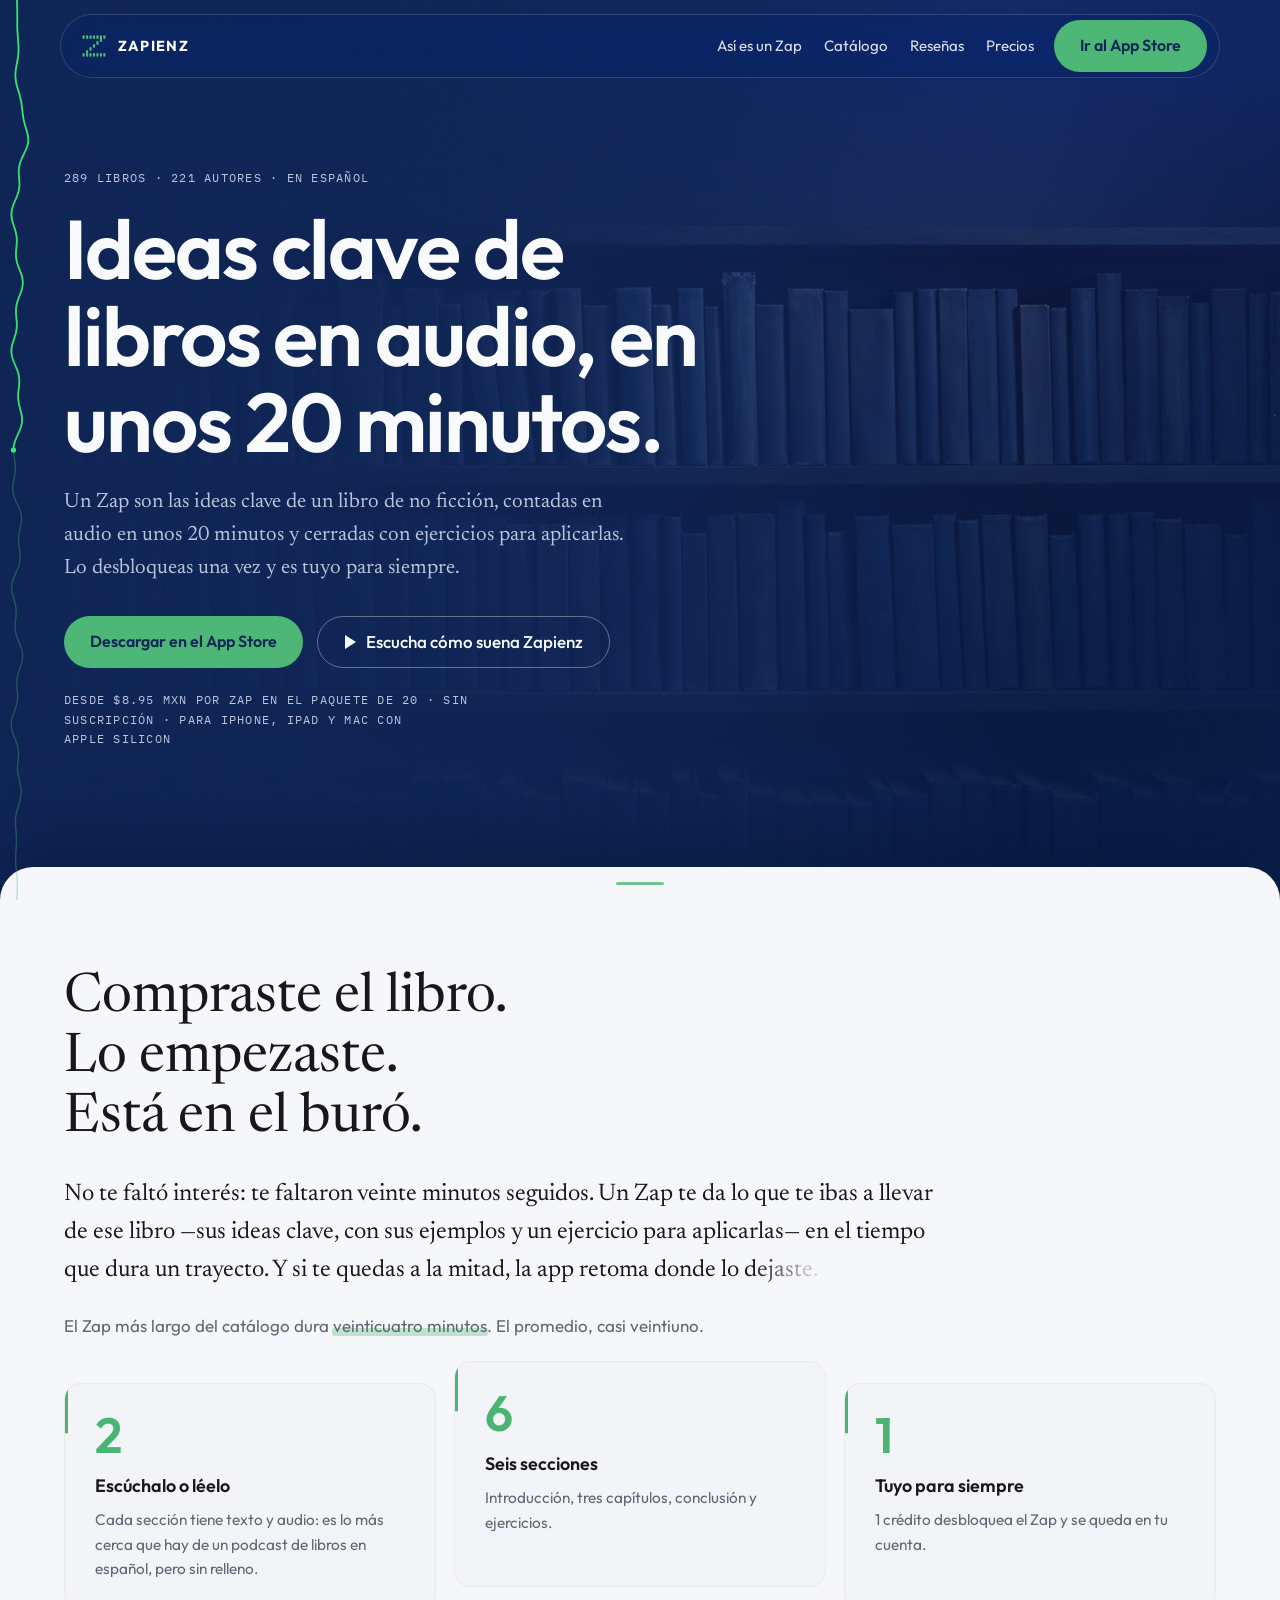
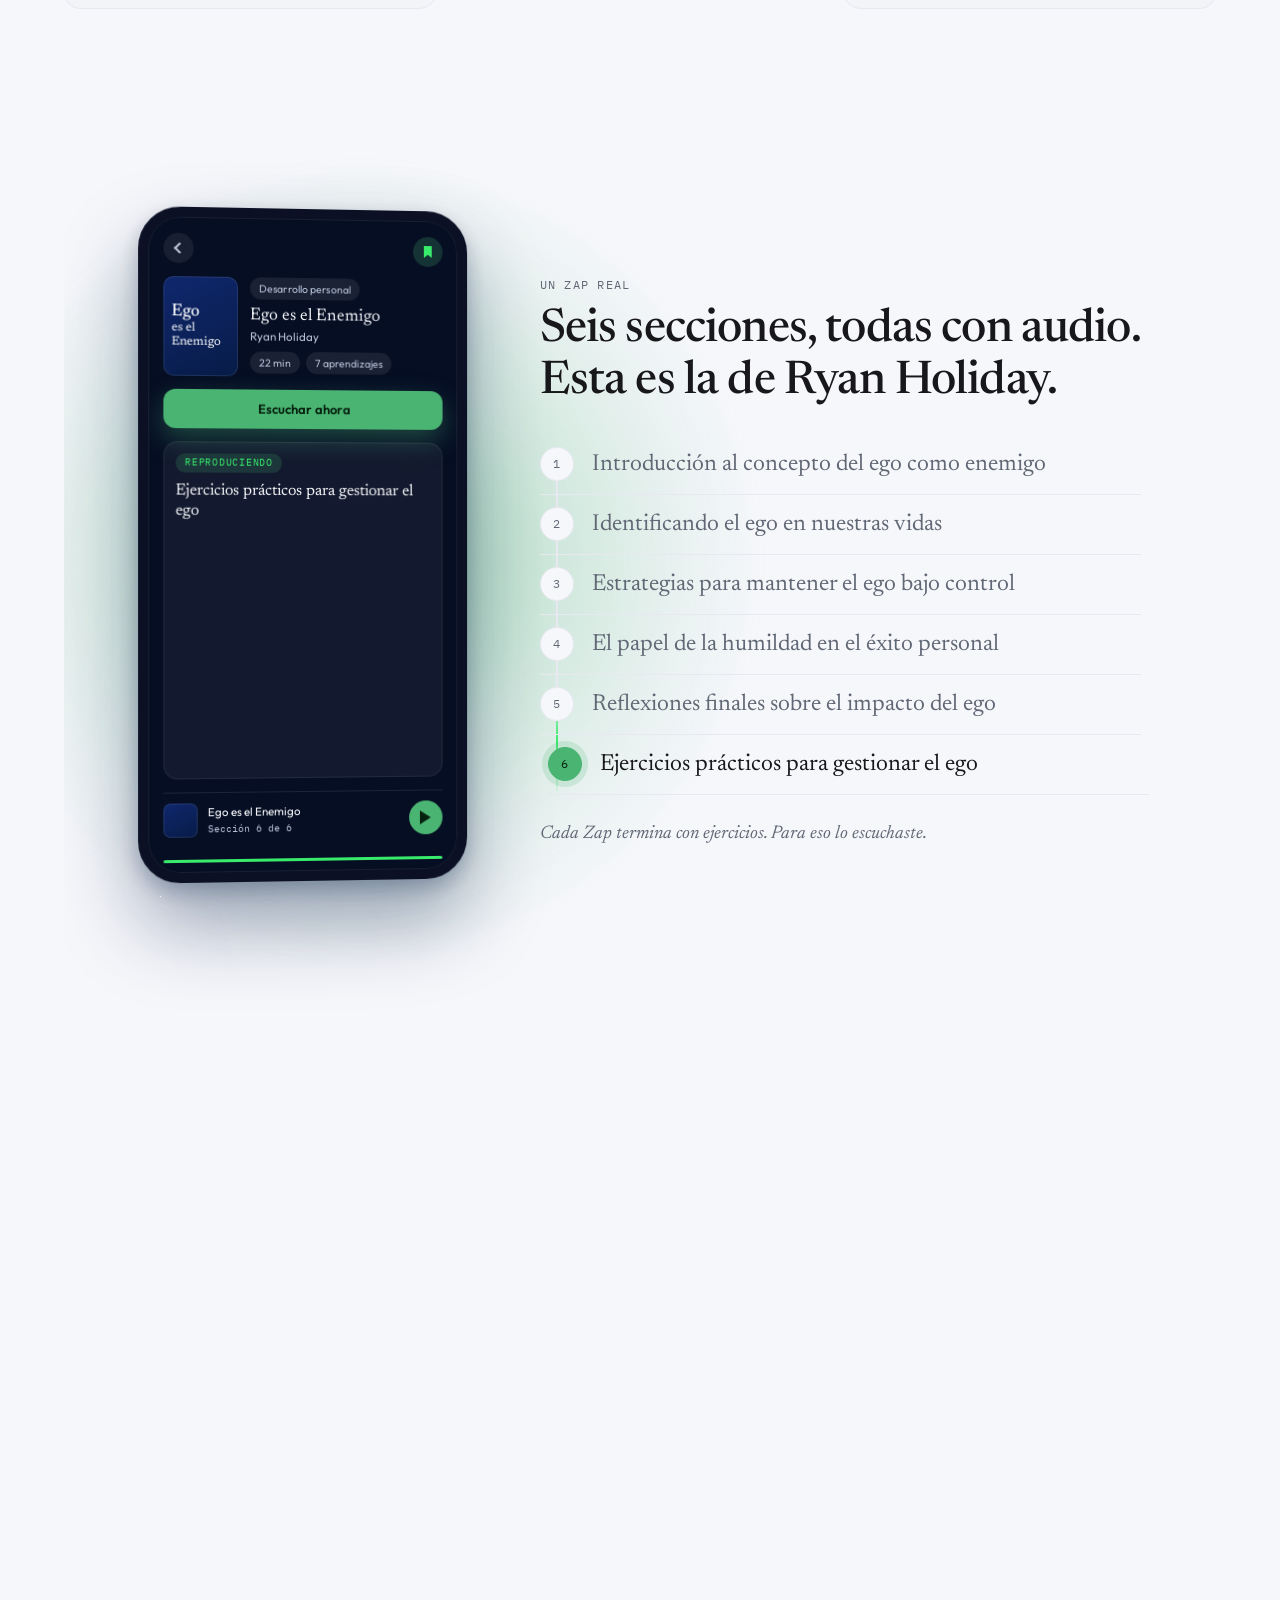
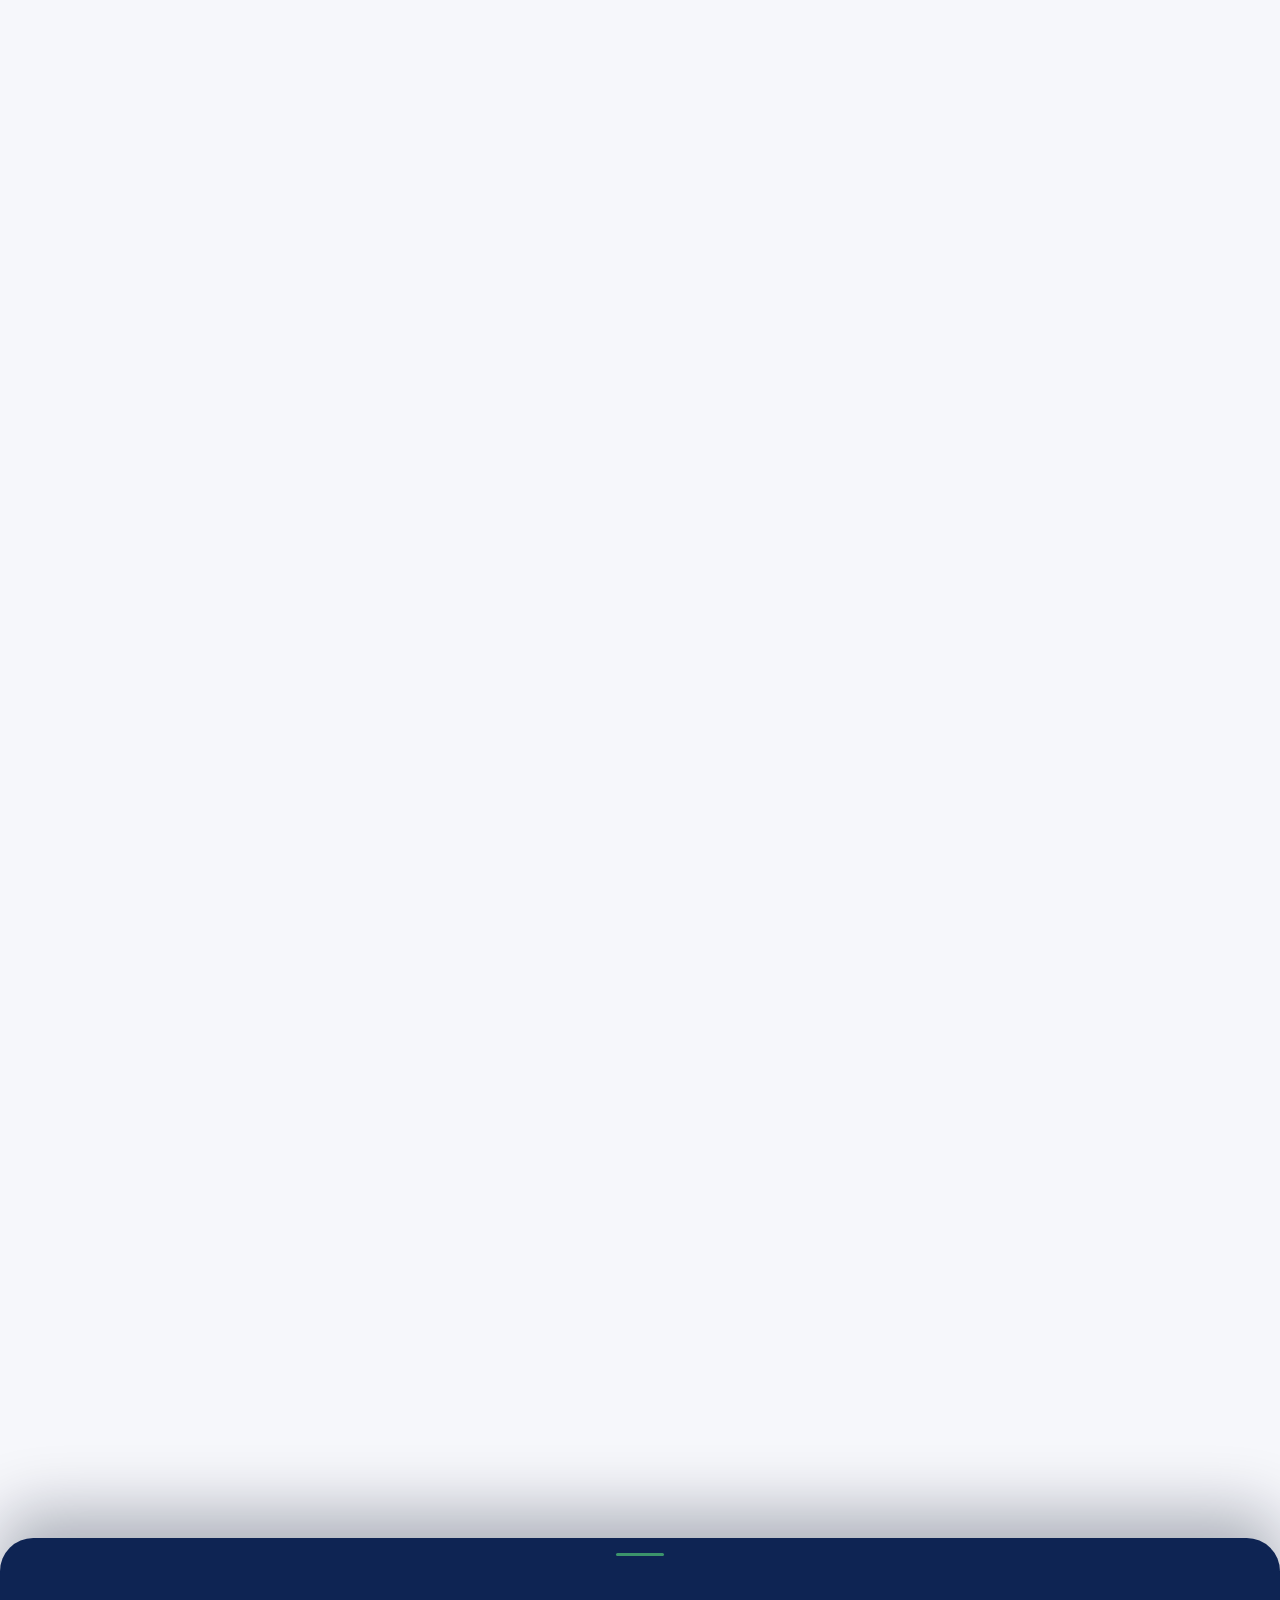
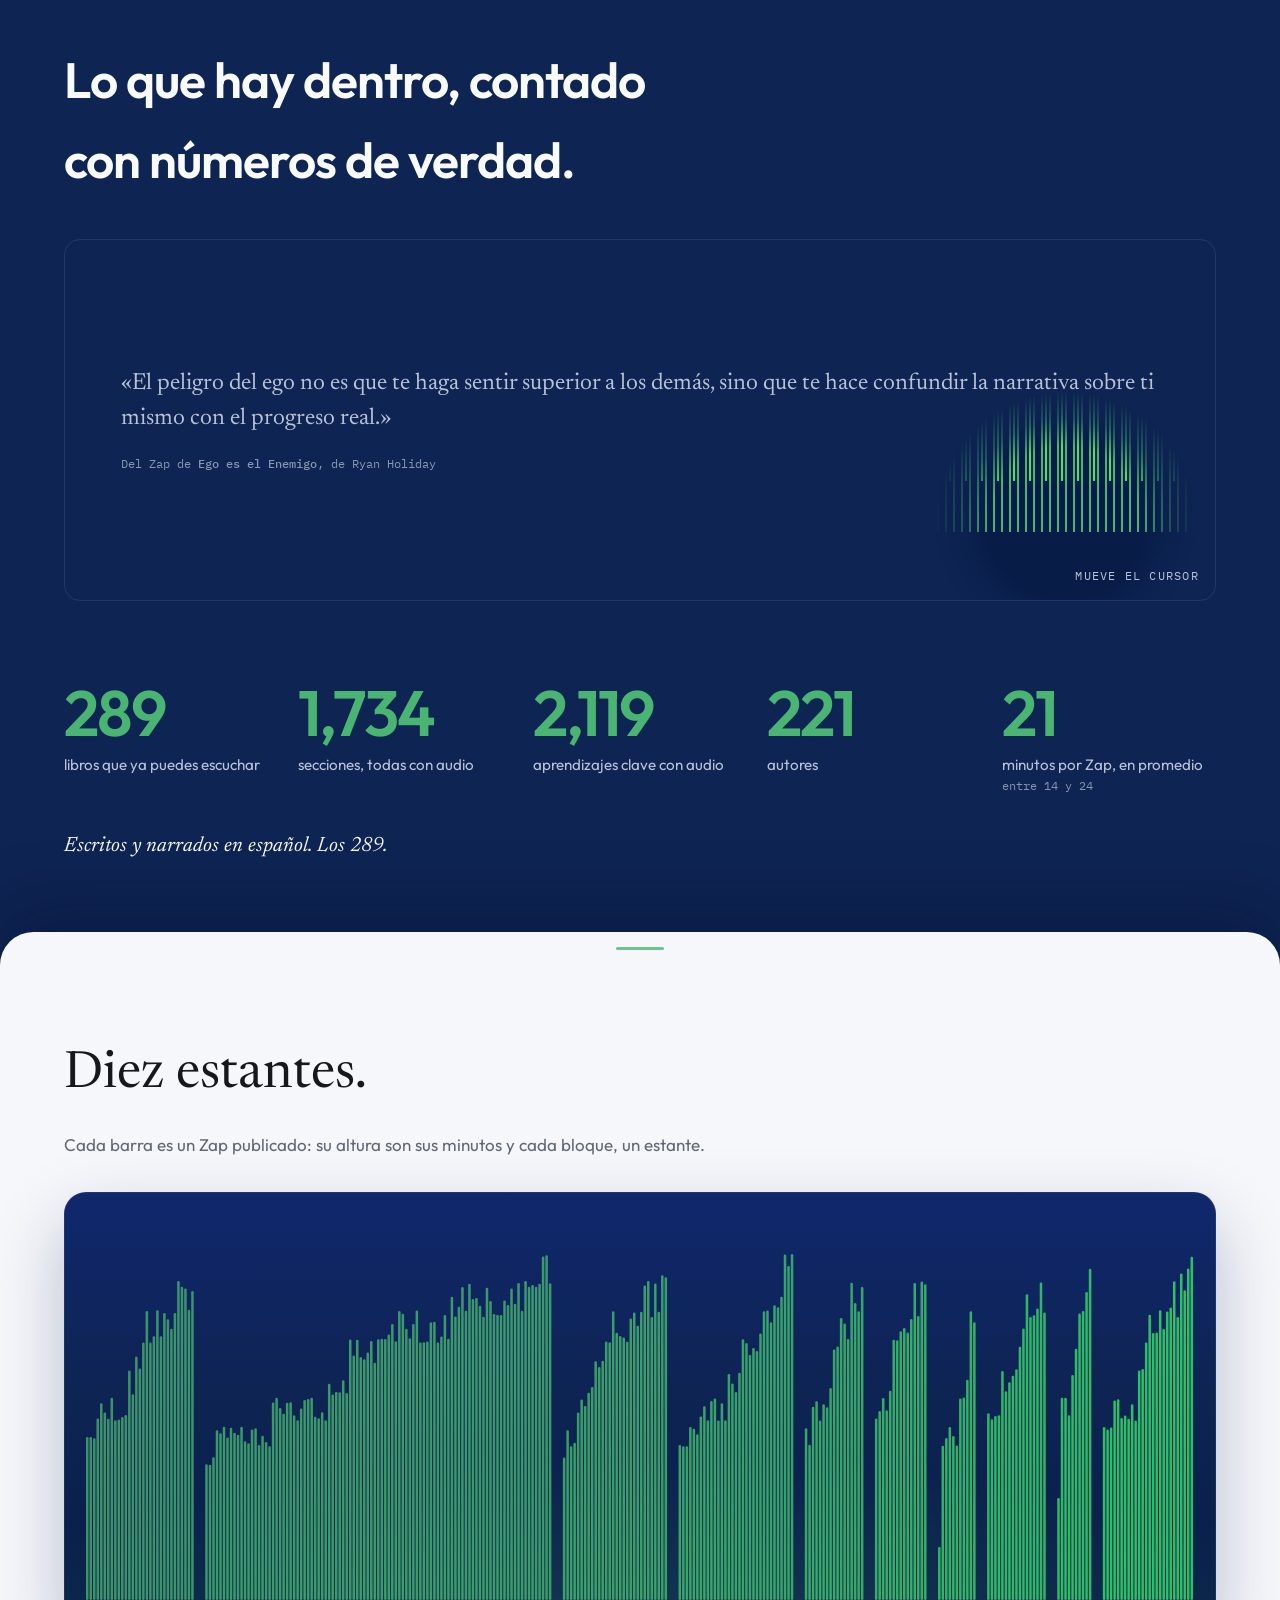
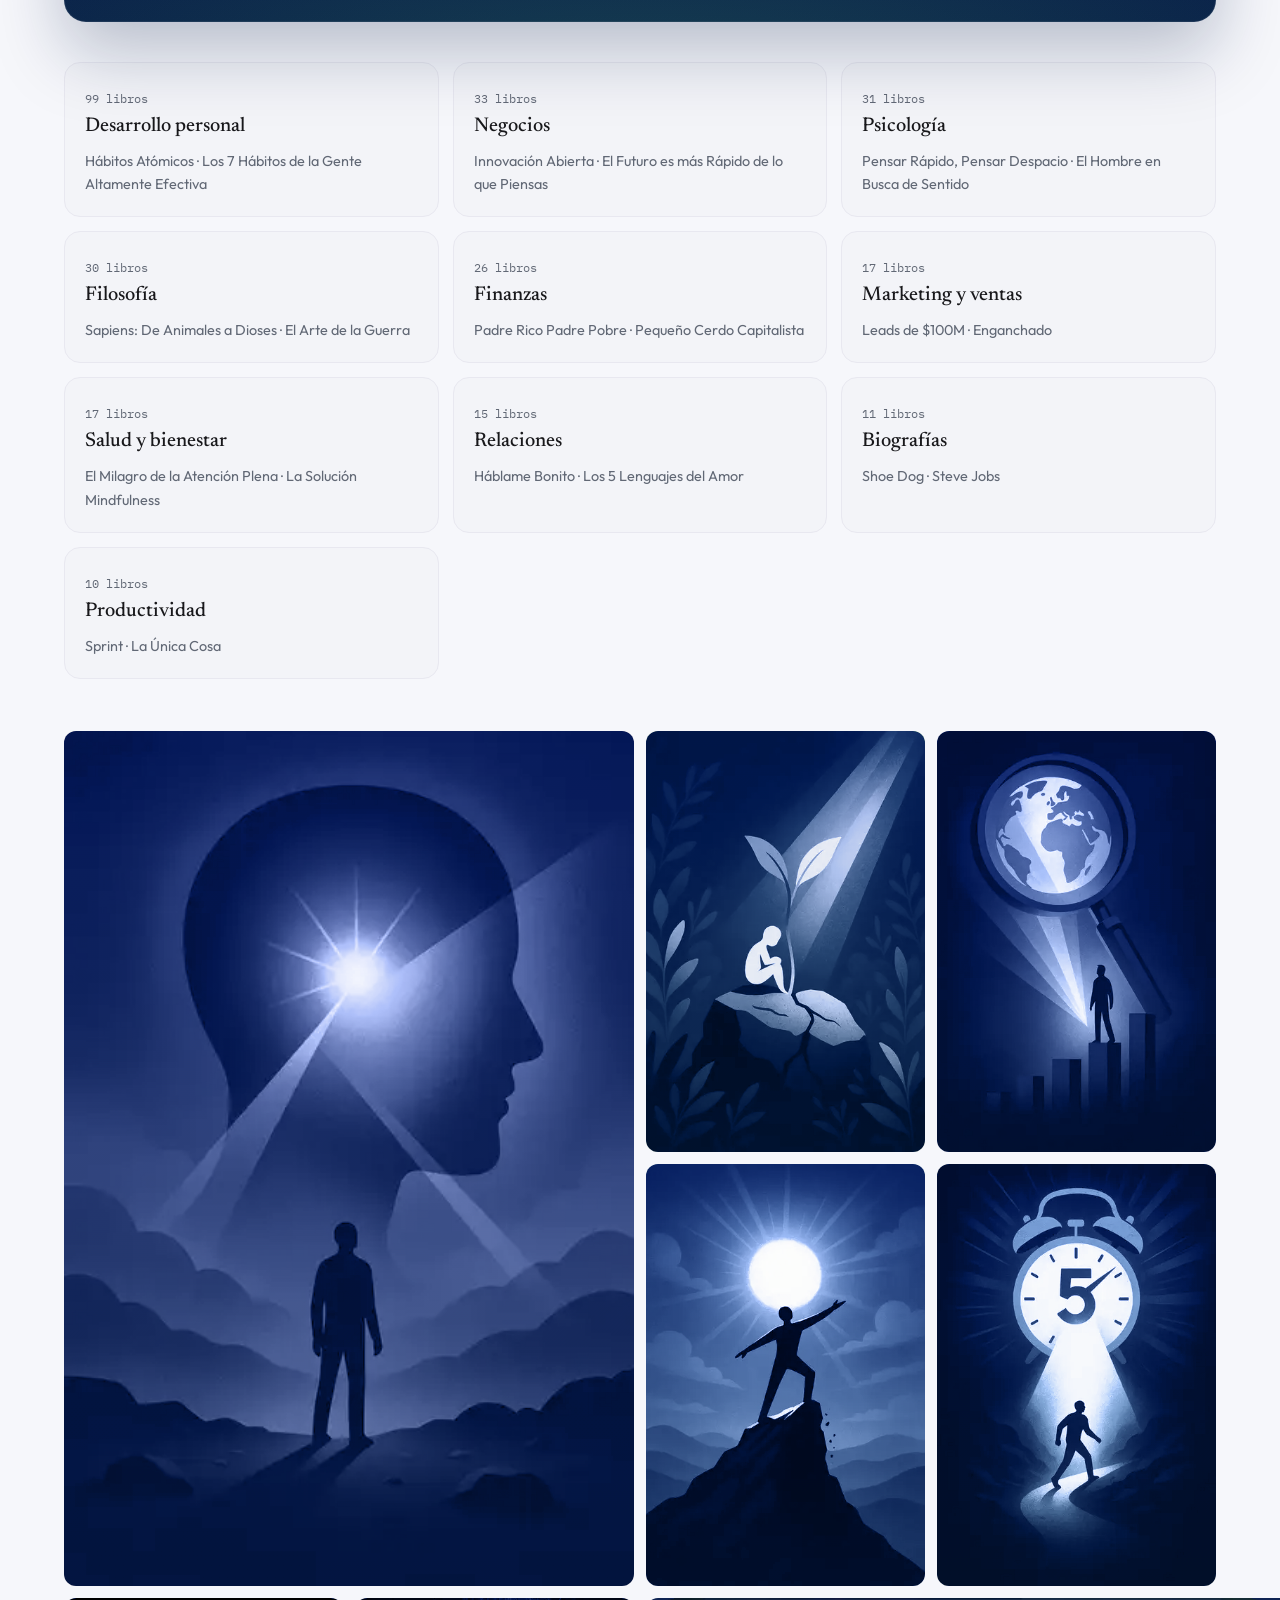
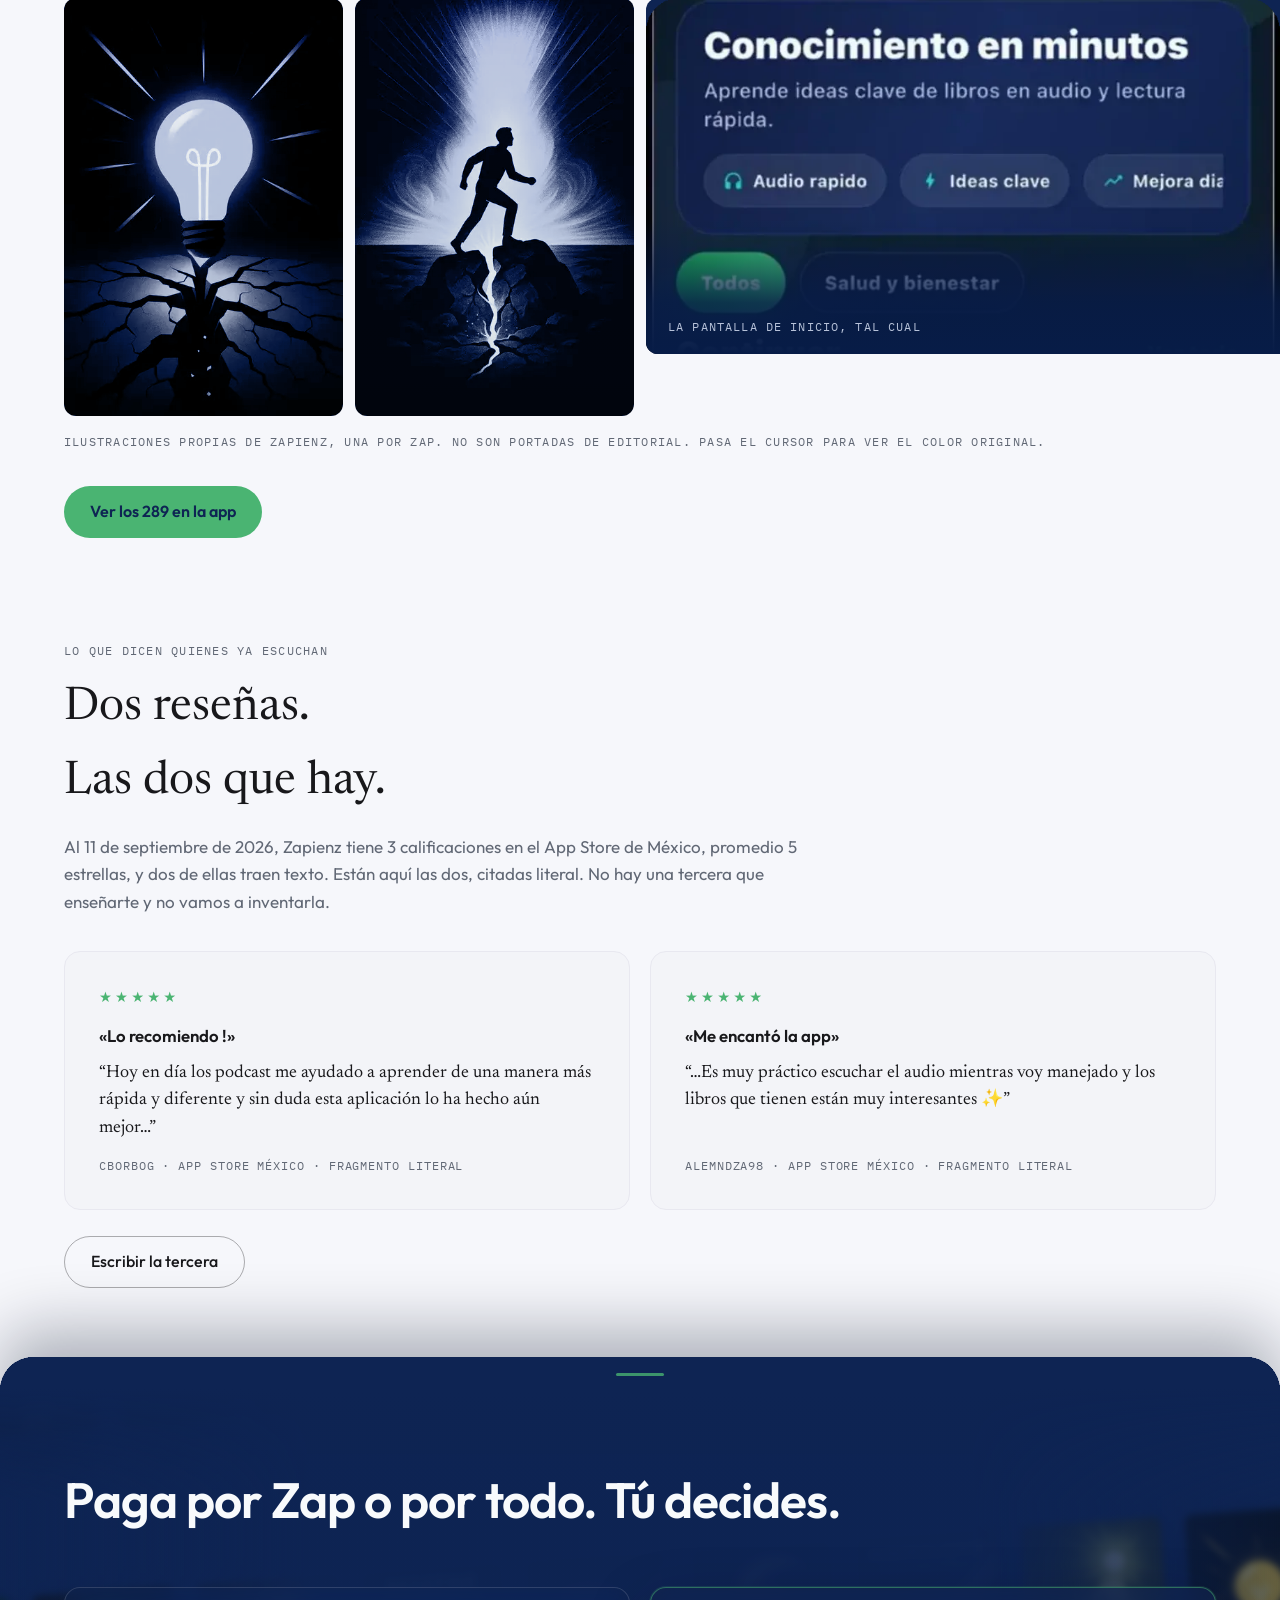
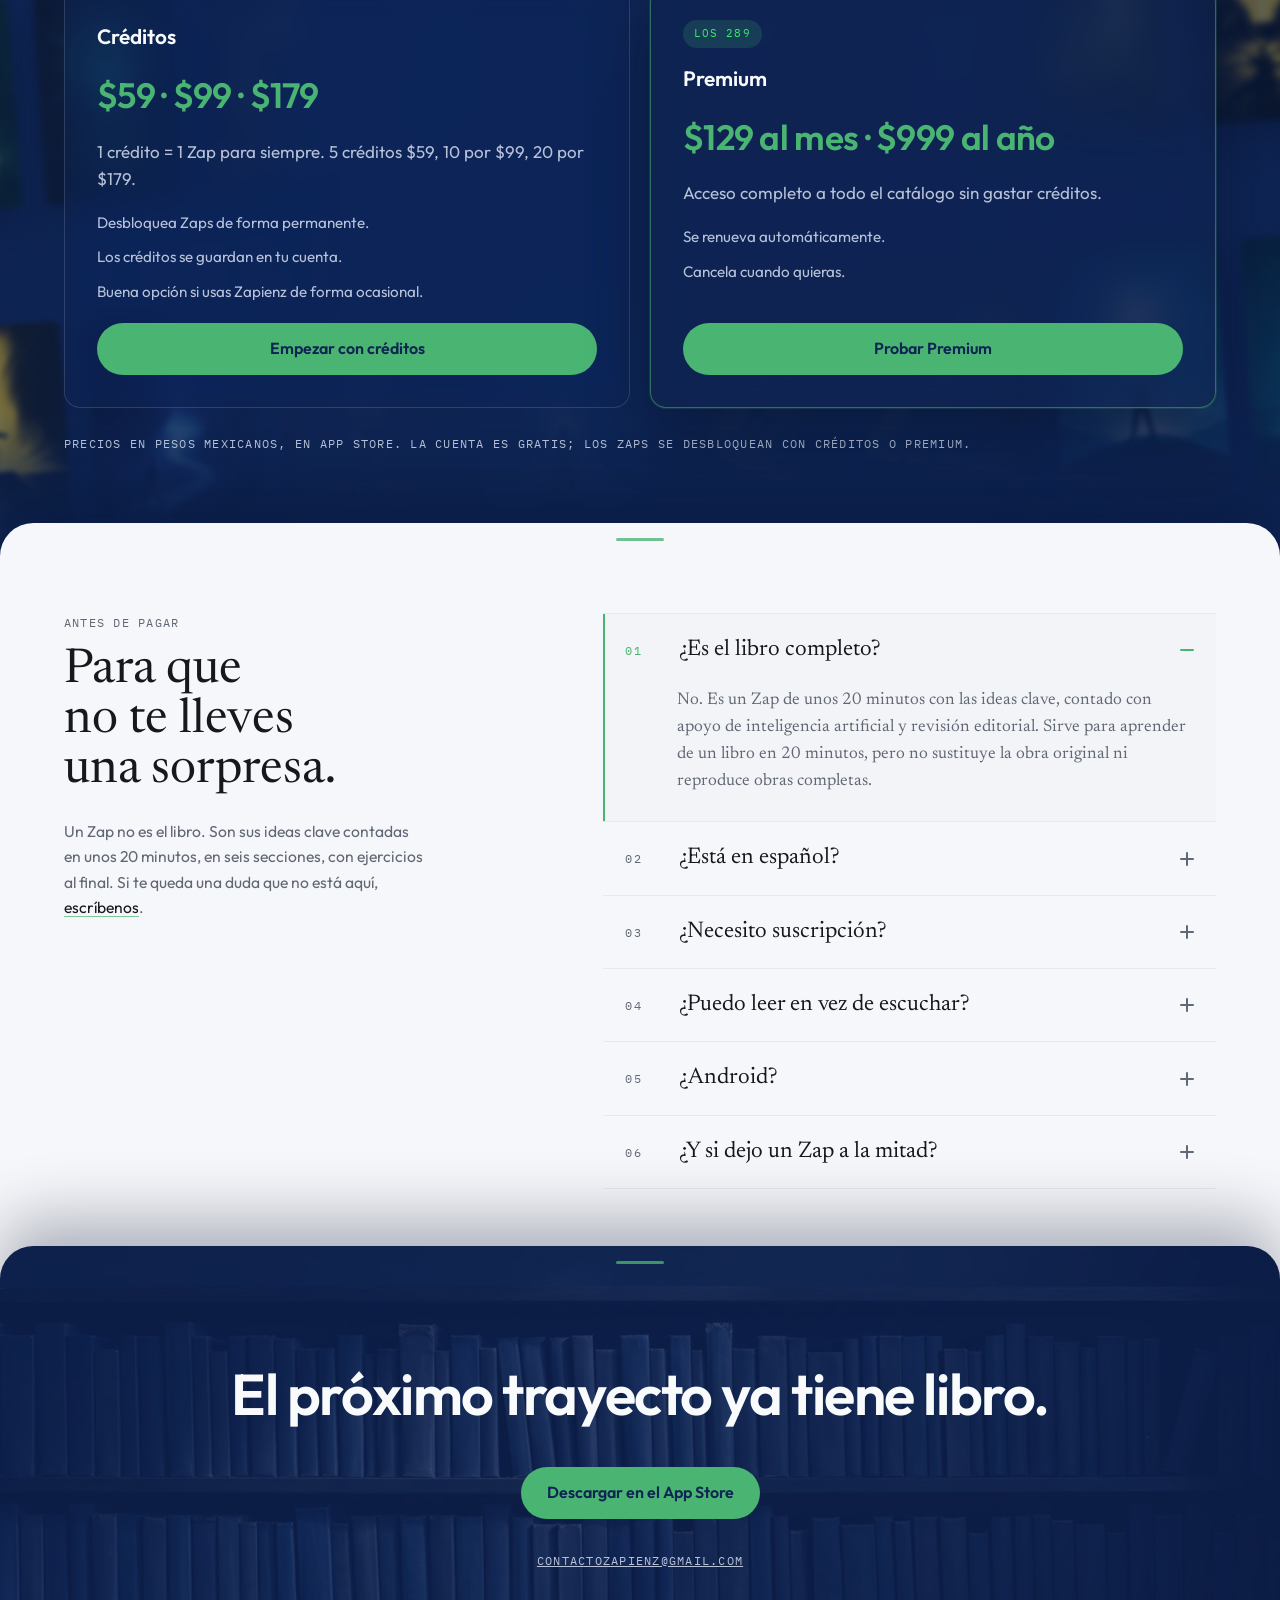
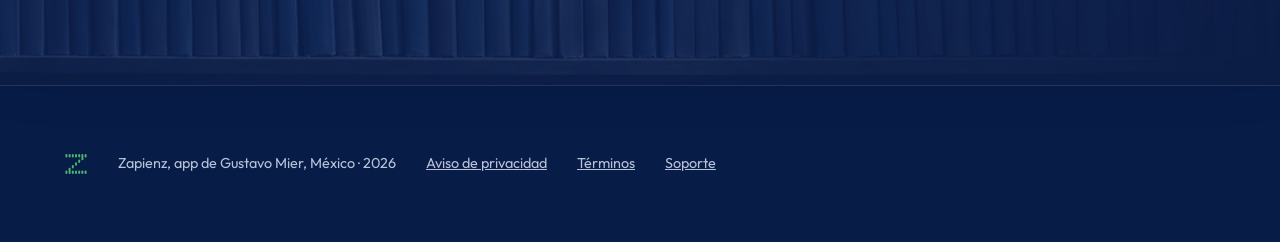
==== commit c3acd7f2: "Las tres familias vienen de casa: fuera el tercero que bloqueaba el primer pintado El verificador mi" ====
--- a/index.html
+++ b/index.html
@@ -27,9 +27,7 @@
 <link rel="apple-touch-icon" href="assets/apple-touch-icon.png">
 <link rel="manifest" href="site.webmanifest">
 
-<link rel="preconnect" href="https://fonts.googleapis.com">
-<link rel="preconnect" href="https://fonts.gstatic.com" crossorigin>
-<link rel="stylesheet" href="https://fonts.googleapis.com/css2?family=Newsreader:ital,opsz,wght@0,6..72,400;0,6..72,500;1,6..72,400&family=Outfit:wght@400;500;600;700&family=IBM+Plex+Mono:wght@400;500&display=swap">
+<link rel="preload" href="assets/fuentes/outfit-400-normal-latin.woff2" as="font" type="font/woff2" crossorigin>
 <link rel="stylesheet" href="assets/css/site.css">
 
 <script type="application/ld+json">
--- a/assets/css/site.css
+++ b/assets/css/site.css
@@ -1,3 +1,155 @@
+/* ---------- 0b. FUENTES DE LA CASA ---------------------------------------
+   Servidas desde el propio dominio, no desde fonts.googleapis.com. Medido: el
+   LCP de escritorio era igual al FCP en las cinco corridas, o sea bloqueo de
+   render, y ese bloqueo incluia dos apretones de manos con terceros antes de
+   pintar una letra. Newsreader, Outfit e IBM Plex Mono son OFL: alojarlas es
+   parte de la licencia. Solo los subconjuntos latin y latin-ext.
+   ------------------------------------------------------------------------ */
+@font-face {
+  font-family: 'IBM Plex Mono';
+  font-style: normal;
+  font-weight: 400;
+  font-display: swap;
+  src: url(../fuentes/ibmplexmono-400-normal-latin-ext.woff2) format('woff2');
+  unicode-range: U+0100-02BA, U+02BD-02C5, U+02C7-02CC, U+02CE-02D7, U+02DD-02FF, U+0304, U+0308, U+0329, U+1D00-1DBF, U+1E00-1E9F, U+1EF2-1EFF, U+2020, U+20A0-20AB, U+20AD-20C0, U+2113, U+2C60-2C7F, U+A720-A7FF;
+  }
+@font-face {
+  font-family: 'IBM Plex Mono';
+  font-style: normal;
+  font-weight: 400;
+  font-display: swap;
+  src: url(../fuentes/ibmplexmono-400-normal-latin.woff2) format('woff2');
+  unicode-range: U+0000-00FF, U+0131, U+0152-0153, U+02BB-02BC, U+02C6, U+02DA, U+02DC, U+0304, U+0308, U+0329, U+2000-206F, U+20AC, U+2122, U+2191, U+2193, U+2212, U+2215, U+FEFF, U+FFFD;
+  }
+@font-face {
+  font-family: 'IBM Plex Mono';
+  font-style: normal;
+  font-weight: 500;
+  font-display: swap;
+  src: url(../fuentes/ibmplexmono-500-normal-latin-ext.woff2) format('woff2');
+  unicode-range: U+0100-02BA, U+02BD-02C5, U+02C7-02CC, U+02CE-02D7, U+02DD-02FF, U+0304, U+0308, U+0329, U+1D00-1DBF, U+1E00-1E9F, U+1EF2-1EFF, U+2020, U+20A0-20AB, U+20AD-20C0, U+2113, U+2C60-2C7F, U+A720-A7FF;
+  }
+@font-face {
+  font-family: 'IBM Plex Mono';
+  font-style: normal;
+  font-weight: 500;
+  font-display: swap;
+  src: url(../fuentes/ibmplexmono-500-normal-latin.woff2) format('woff2');
+  unicode-range: U+0000-00FF, U+0131, U+0152-0153, U+02BB-02BC, U+02C6, U+02DA, U+02DC, U+0304, U+0308, U+0329, U+2000-206F, U+20AC, U+2122, U+2191, U+2193, U+2212, U+2215, U+FEFF, U+FFFD;
+  }
+@font-face {
+  font-family: 'Newsreader';
+  font-style: italic;
+  font-weight: 400;
+  font-display: swap;
+  src: url(../fuentes/newsreader-400-italic-latin-ext.woff2) format('woff2');
+  unicode-range: U+0100-02BA, U+02BD-02C5, U+02C7-02CC, U+02CE-02D7, U+02DD-02FF, U+0304, U+0308, U+0329, U+1D00-1DBF, U+1E00-1E9F, U+1EF2-1EFF, U+2020, U+20A0-20AB, U+20AD-20C0, U+2113, U+2C60-2C7F, U+A720-A7FF;
+  }
+@font-face {
+  font-family: 'Newsreader';
+  font-style: italic;
+  font-weight: 400;
+  font-display: swap;
+  src: url(../fuentes/newsreader-400-italic-latin.woff2) format('woff2');
+  unicode-range: U+0000-00FF, U+0131, U+0152-0153, U+02BB-02BC, U+02C6, U+02DA, U+02DC, U+0304, U+0308, U+0329, U+2000-206F, U+20AC, U+2122, U+2191, U+2193, U+2212, U+2215, U+FEFF, U+FFFD;
+  }
+@font-face {
+  font-family: 'Newsreader';
+  font-style: normal;
+  font-weight: 400;
+  font-display: swap;
+  src: url(../fuentes/newsreader-400-normal-latin-ext.woff2) format('woff2');
+  unicode-range: U+0100-02BA, U+02BD-02C5, U+02C7-02CC, U+02CE-02D7, U+02DD-02FF, U+0304, U+0308, U+0329, U+1D00-1DBF, U+1E00-1E9F, U+1EF2-1EFF, U+2020, U+20A0-20AB, U+20AD-20C0, U+2113, U+2C60-2C7F, U+A720-A7FF;
+  }
+@font-face {
+  font-family: 'Newsreader';
+  font-style: normal;
+  font-weight: 400;
+  font-display: swap;
+  src: url(../fuentes/newsreader-400-normal-latin.woff2) format('woff2');
+  unicode-range: U+0000-00FF, U+0131, U+0152-0153, U+02BB-02BC, U+02C6, U+02DA, U+02DC, U+0304, U+0308, U+0329, U+2000-206F, U+20AC, U+2122, U+2191, U+2193, U+2212, U+2215, U+FEFF, U+FFFD;
+  }
+@font-face {
+  font-family: 'Newsreader';
+  font-style: normal;
+  font-weight: 500;
+  font-display: swap;
+  src: url(../fuentes/newsreader-400-normal-latin-ext.woff2) format('woff2');
+  unicode-range: U+0100-02BA, U+02BD-02C5, U+02C7-02CC, U+02CE-02D7, U+02DD-02FF, U+0304, U+0308, U+0329, U+1D00-1DBF, U+1E00-1E9F, U+1EF2-1EFF, U+2020, U+20A0-20AB, U+20AD-20C0, U+2113, U+2C60-2C7F, U+A720-A7FF;
+  }
+@font-face {
+  font-family: 'Newsreader';
+  font-style: normal;
+  font-weight: 500;
+  font-display: swap;
+  src: url(../fuentes/newsreader-400-normal-latin.woff2) format('woff2');
+  unicode-range: U+0000-00FF, U+0131, U+0152-0153, U+02BB-02BC, U+02C6, U+02DA, U+02DC, U+0304, U+0308, U+0329, U+2000-206F, U+20AC, U+2122, U+2191, U+2193, U+2212, U+2215, U+FEFF, U+FFFD;
+  }
+@font-face {
+  font-family: 'Outfit';
+  font-style: normal;
+  font-weight: 400;
+  font-display: swap;
+  src: url(../fuentes/outfit-400-normal-latin-ext.woff2) format('woff2');
+  unicode-range: U+0100-02BA, U+02BD-02C5, U+02C7-02CC, U+02CE-02D7, U+02DD-02FF, U+0304, U+0308, U+0329, U+1D00-1DBF, U+1E00-1E9F, U+1EF2-1EFF, U+2020, U+20A0-20AB, U+20AD-20C0, U+2113, U+2C60-2C7F, U+A720-A7FF;
+  }
+@font-face {
+  font-family: 'Outfit';
+  font-style: normal;
+  font-weight: 400;
+  font-display: swap;
+  src: url(../fuentes/outfit-400-normal-latin.woff2) format('woff2');
+  unicode-range: U+0000-00FF, U+0131, U+0152-0153, U+02BB-02BC, U+02C6, U+02DA, U+02DC, U+0304, U+0308, U+0329, U+2000-206F, U+20AC, U+2122, U+2191, U+2193, U+2212, U+2215, U+FEFF, U+FFFD;
+  }
+@font-face {
+  font-family: 'Outfit';
+  font-style: normal;
+  font-weight: 500;
+  font-display: swap;
+  src: url(../fuentes/outfit-400-normal-latin-ext.woff2) format('woff2');
+  unicode-range: U+0100-02BA, U+02BD-02C5, U+02C7-02CC, U+02CE-02D7, U+02DD-02FF, U+0304, U+0308, U+0329, U+1D00-1DBF, U+1E00-1E9F, U+1EF2-1EFF, U+2020, U+20A0-20AB, U+20AD-20C0, U+2113, U+2C60-2C7F, U+A720-A7FF;
+  }
+@font-face {
+  font-family: 'Outfit';
+  font-style: normal;
+  font-weight: 500;
+  font-display: swap;
+  src: url(../fuentes/outfit-400-normal-latin.woff2) format('woff2');
+  unicode-range: U+0000-00FF, U+0131, U+0152-0153, U+02BB-02BC, U+02C6, U+02DA, U+02DC, U+0304, U+0308, U+0329, U+2000-206F, U+20AC, U+2122, U+2191, U+2193, U+2212, U+2215, U+FEFF, U+FFFD;
+  }
+@font-face {
+  font-family: 'Outfit';
+  font-style: normal;
+  font-weight: 600;
+  font-display: swap;
+  src: url(../fuentes/outfit-400-normal-latin-ext.woff2) format('woff2');
+  unicode-range: U+0100-02BA, U+02BD-02C5, U+02C7-02CC, U+02CE-02D7, U+02DD-02FF, U+0304, U+0308, U+0329, U+1D00-1DBF, U+1E00-1E9F, U+1EF2-1EFF, U+2020, U+20A0-20AB, U+20AD-20C0, U+2113, U+2C60-2C7F, U+A720-A7FF;
+  }
+@font-face {
+  font-family: 'Outfit';
+  font-style: normal;
+  font-weight: 600;
+  font-display: swap;
+  src: url(../fuentes/outfit-400-normal-latin.woff2) format('woff2');
+  unicode-range: U+0000-00FF, U+0131, U+0152-0153, U+02BB-02BC, U+02C6, U+02DA, U+02DC, U+0304, U+0308, U+0329, U+2000-206F, U+20AC, U+2122, U+2191, U+2193, U+2212, U+2215, U+FEFF, U+FFFD;
+  }
+@font-face {
+  font-family: 'Outfit';
+  font-style: normal;
+  font-weight: 700;
+  font-display: swap;
+  src: url(../fuentes/outfit-400-normal-latin-ext.woff2) format('woff2');
+  unicode-range: U+0100-02BA, U+02BD-02C5, U+02C7-02CC, U+02CE-02D7, U+02DD-02FF, U+0304, U+0308, U+0329, U+1D00-1DBF, U+1E00-1E9F, U+1EF2-1EFF, U+2020, U+20A0-20AB, U+20AD-20C0, U+2113, U+2C60-2C7F, U+A720-A7FF;
+  }
+@font-face {
+  font-family: 'Outfit';
+  font-style: normal;
+  font-weight: 700;
+  font-display: swap;
+  src: url(../fuentes/outfit-400-normal-latin.woff2) format('woff2');
+  unicode-range: U+0000-00FF, U+0131, U+0152-0153, U+02BB-02BC, U+02C6, U+02DA, U+02DC, U+0304, U+0308, U+0329, U+2000-206F, U+20AC, U+2122, U+2191, U+2193, U+2212, U+2215, U+FEFF, U+FFFD;
+  }
+
 /* =========================================================================
    ZAPIENZ — hoja unica. Concepto «De lomo a onda».
    Los 16 hex de marca salen del BRAND-CONTRACT del PRD, cada uno con fuente
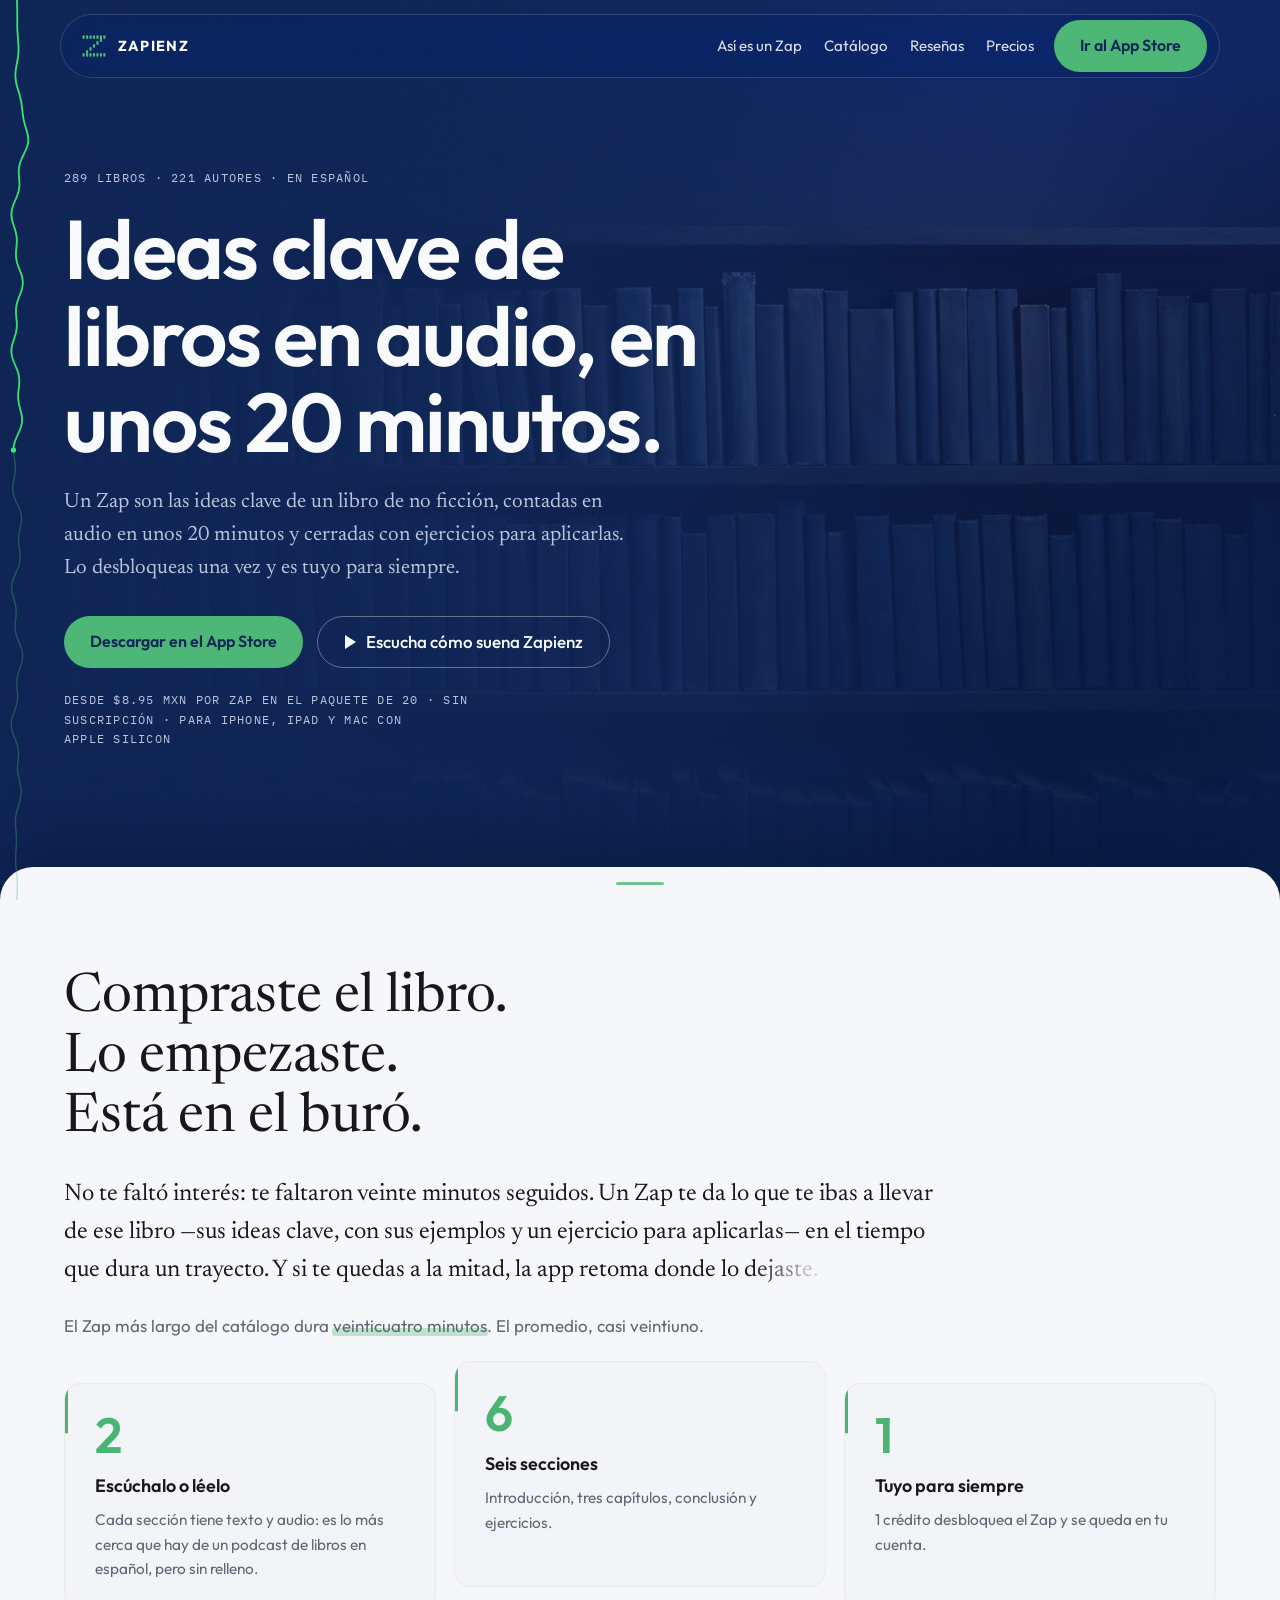
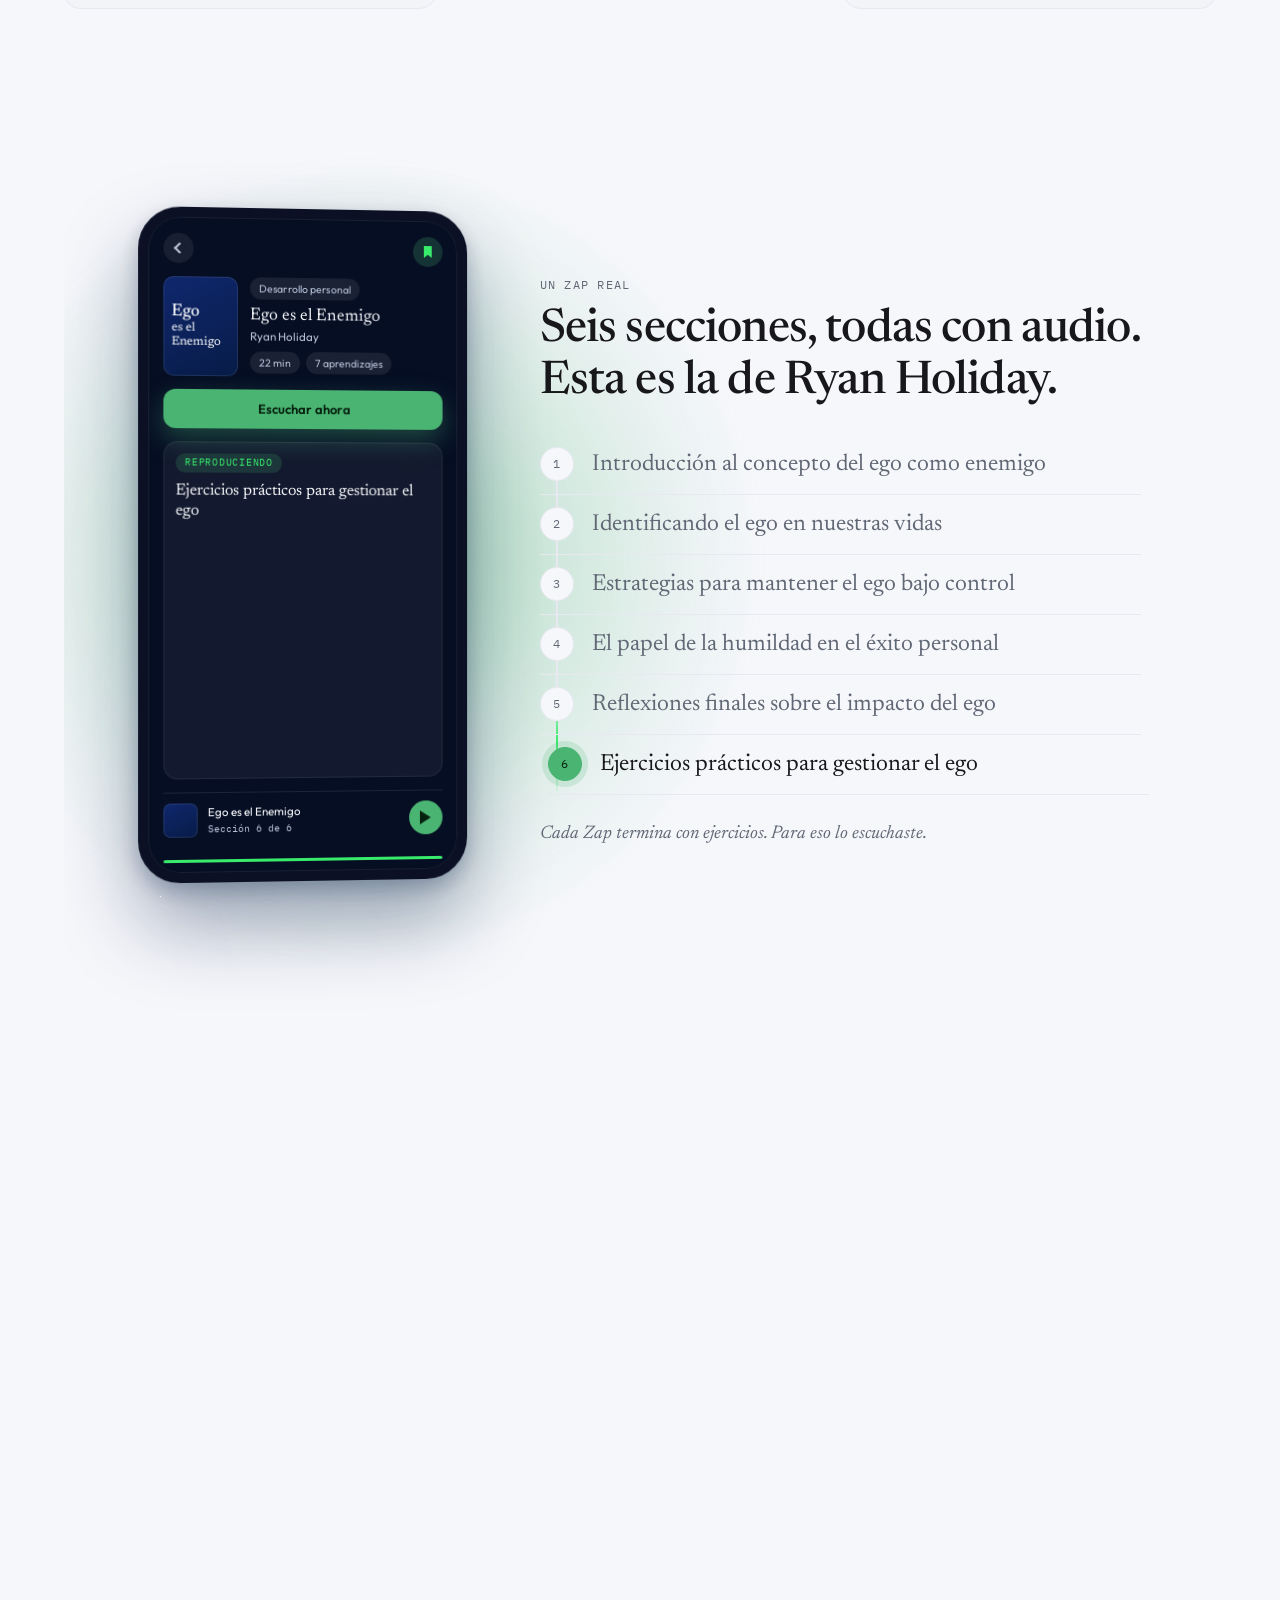
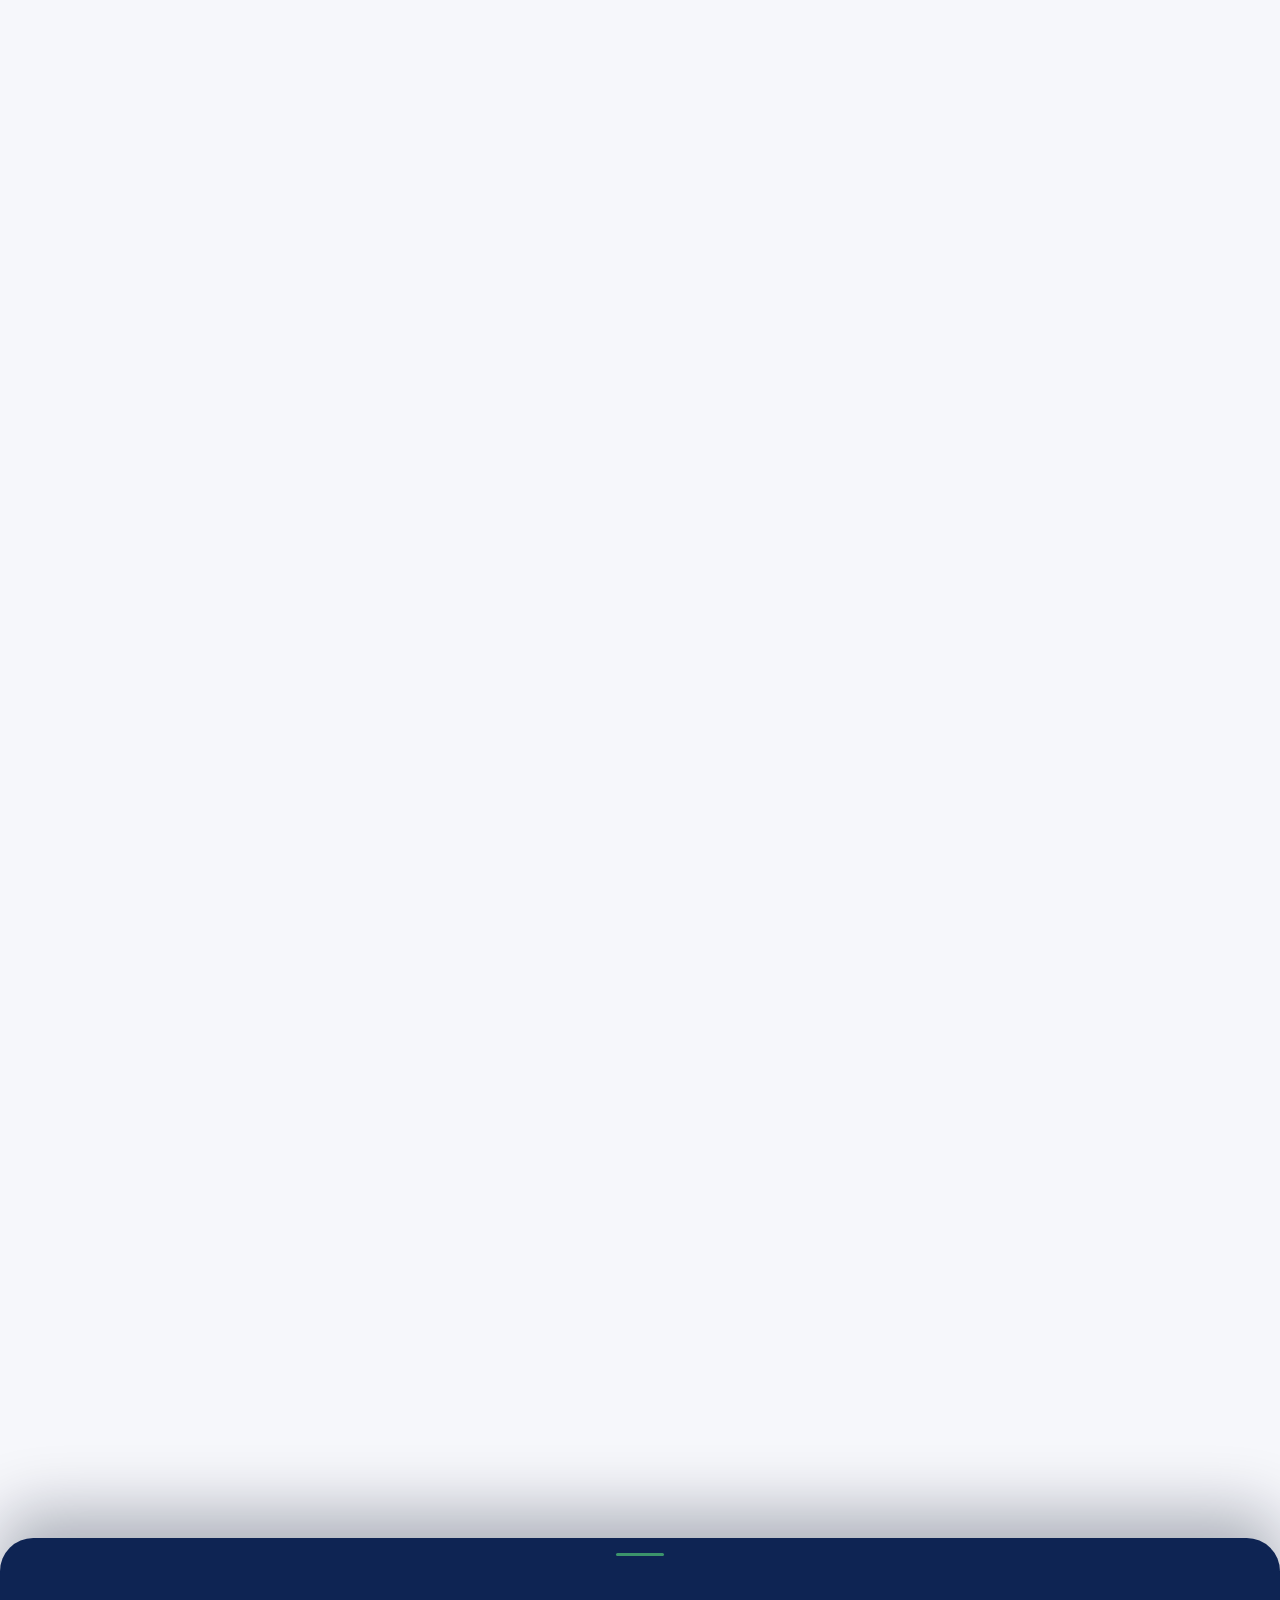
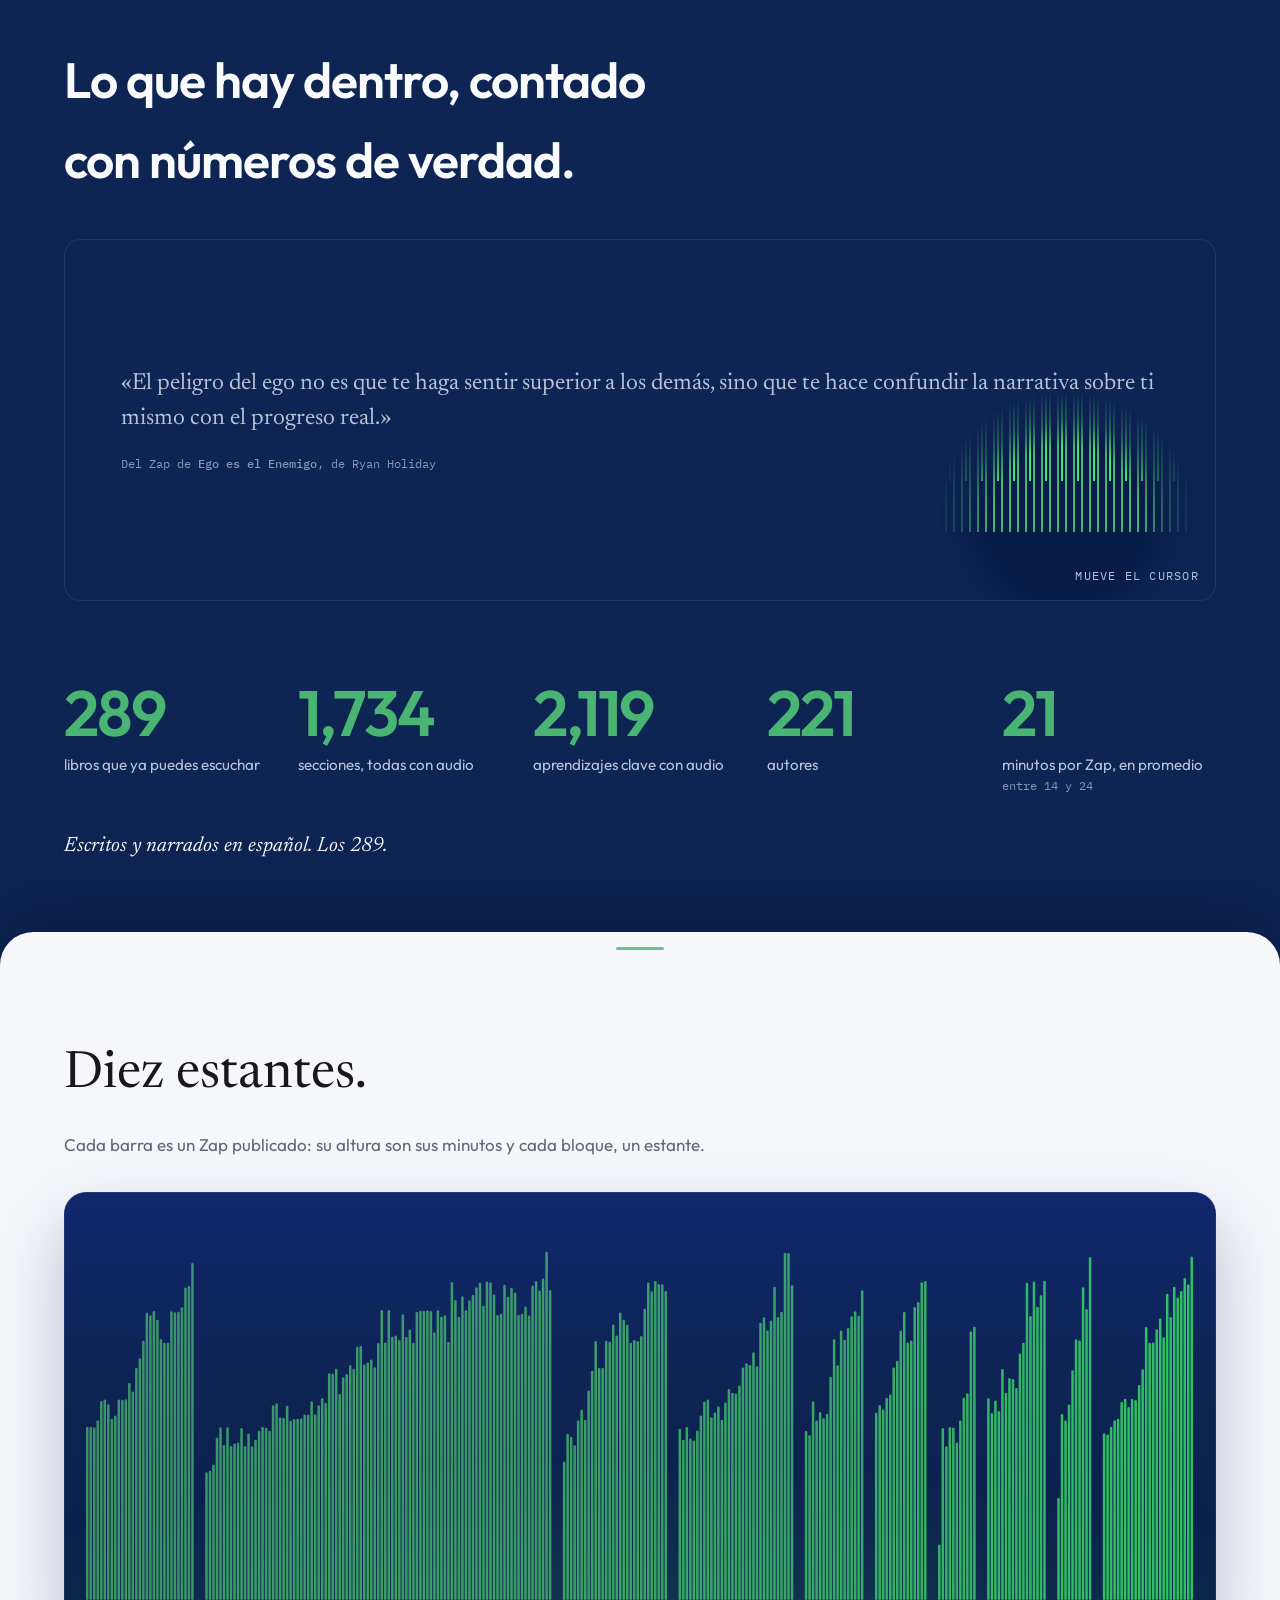
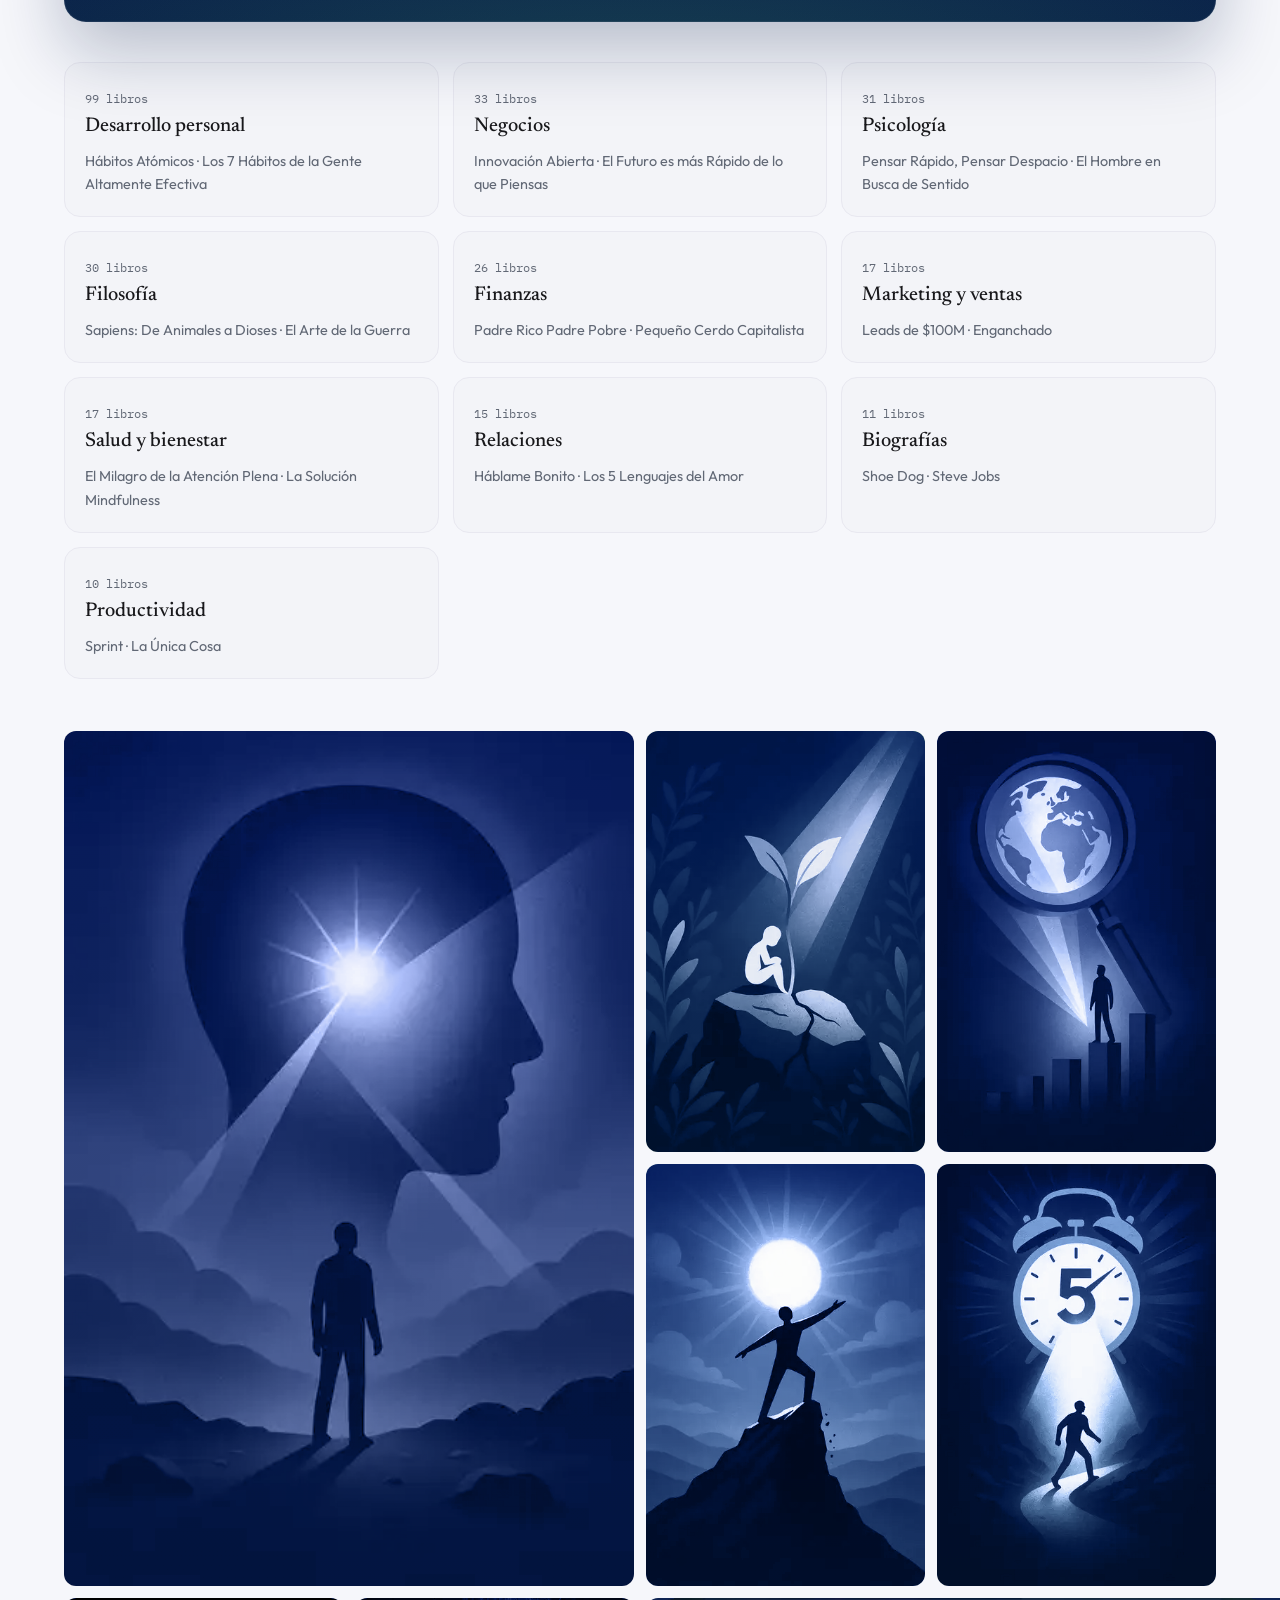
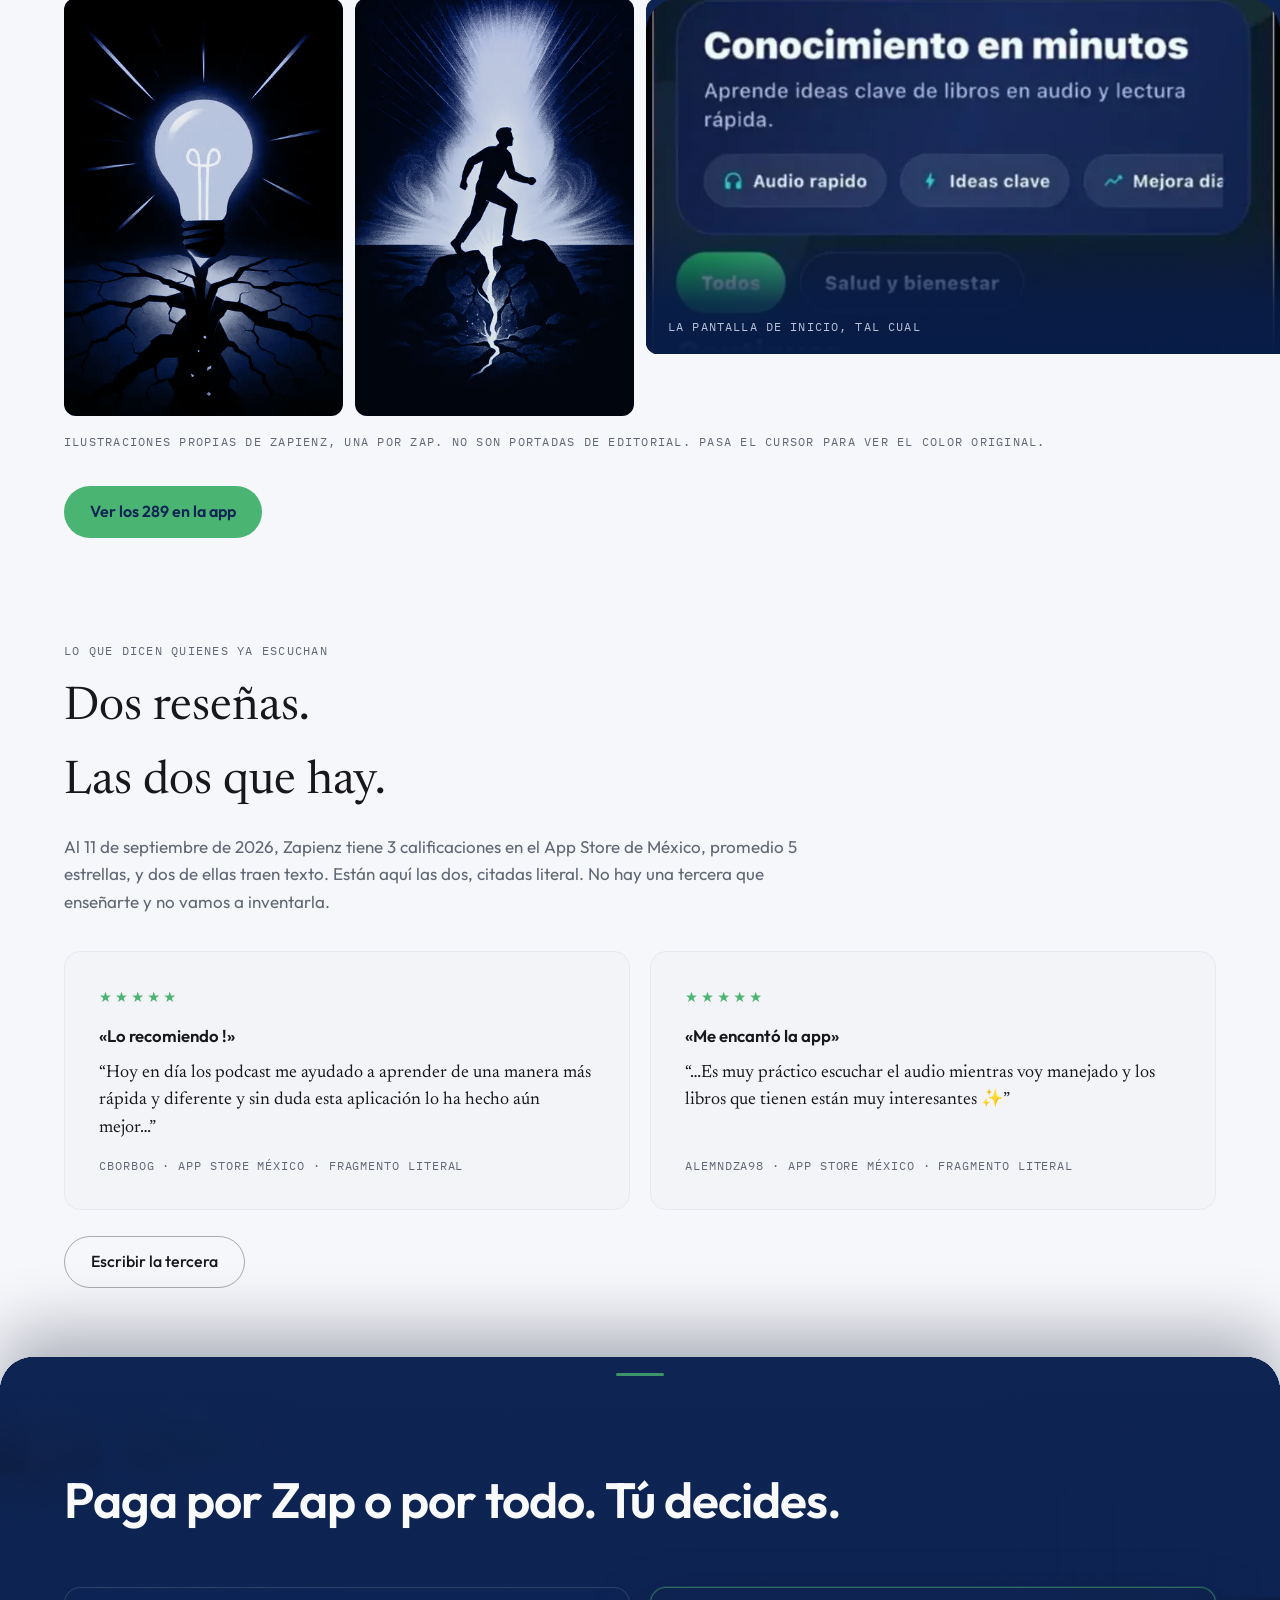
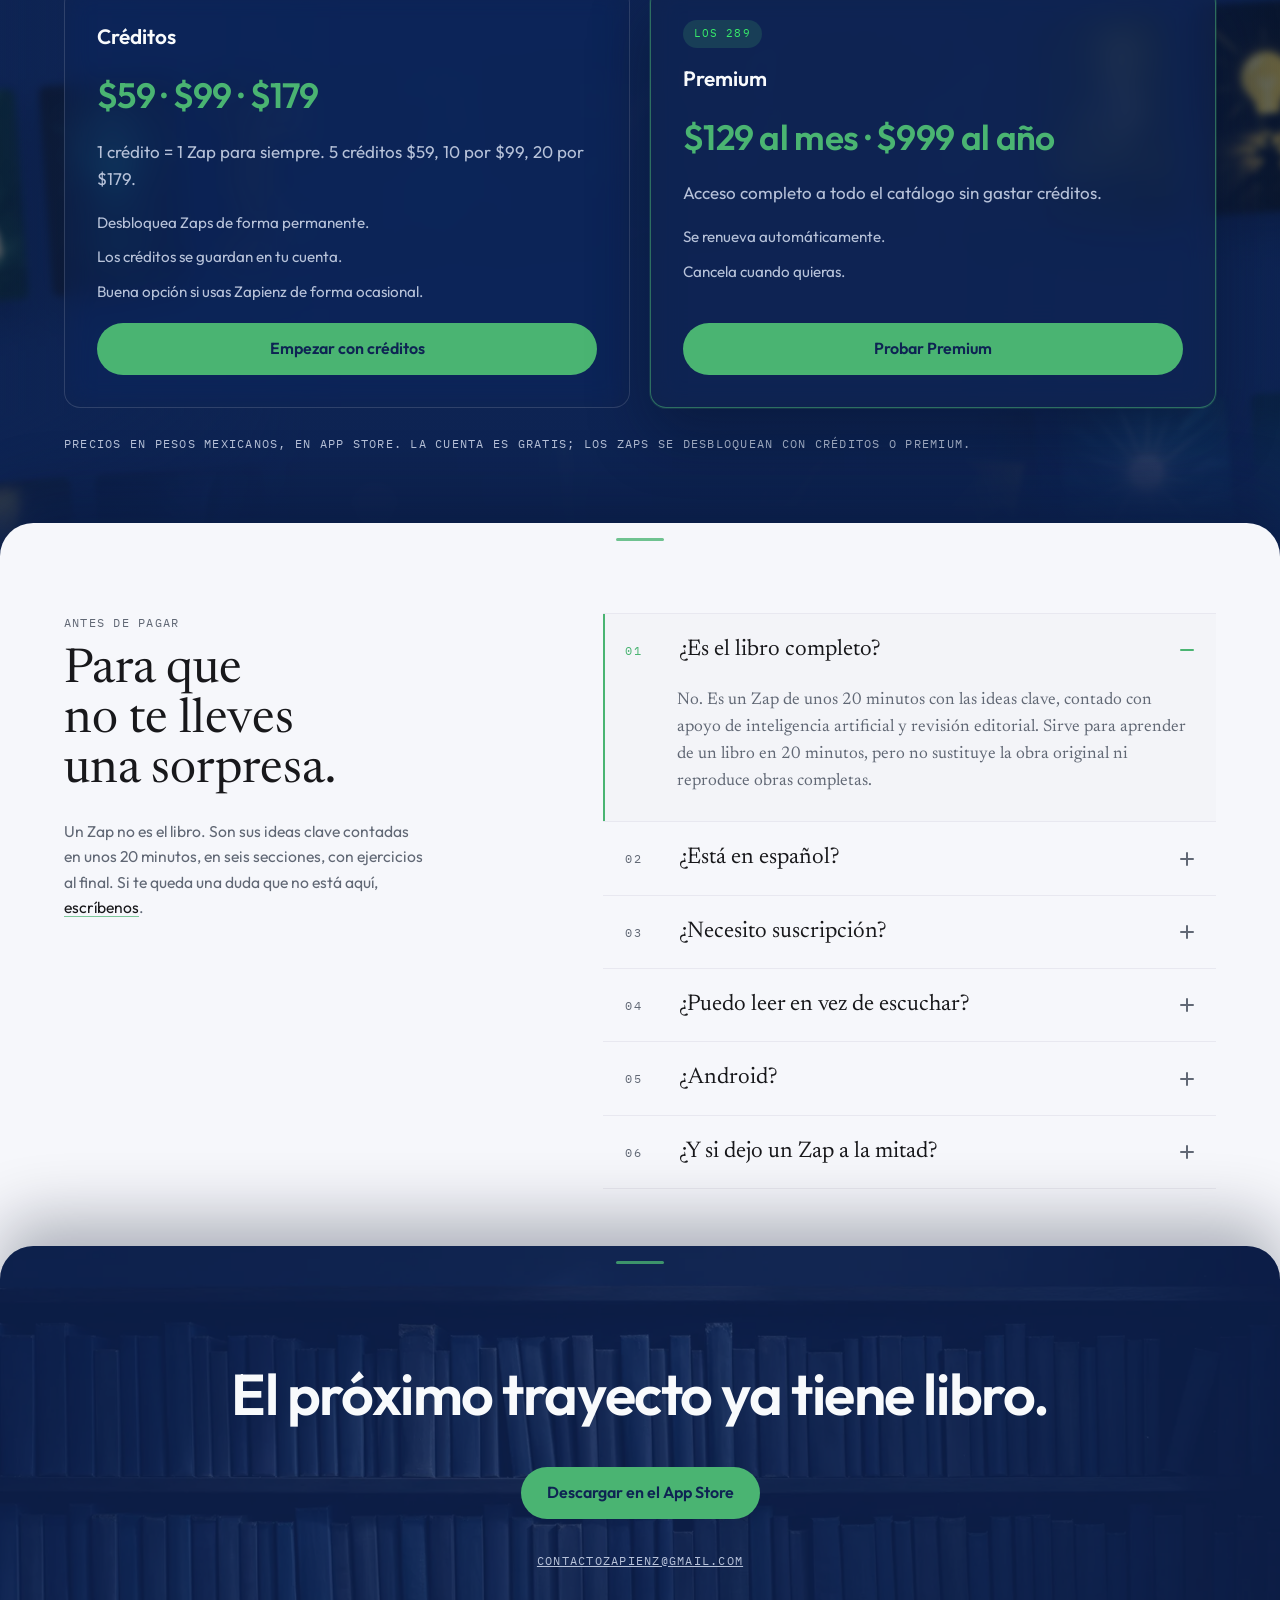
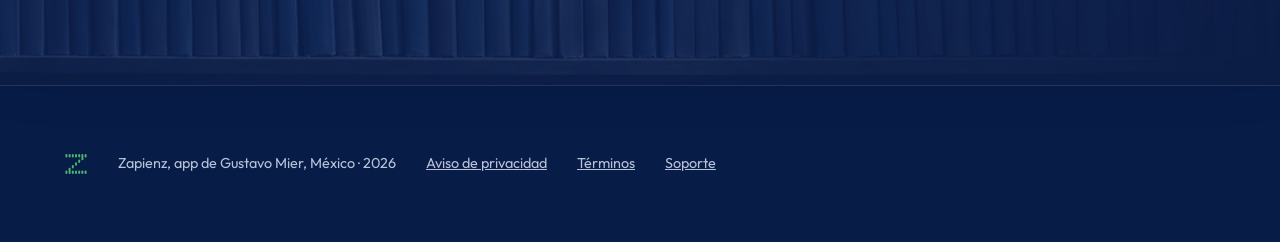
==== commit ee4d9003: "Dos pantallas y media en blanco para quien pidio menos movimiento `/impeccable critique` con sus dos" ====
--- a/index.html
+++ b/index.html
@@ -291,7 +291,7 @@
 
     </div>
   </div>
-  <div style="height:240vh" aria-hidden="true"></div>
+  <div class="saga__riel" aria-hidden="true"></div>
 </section>
 
 <!-- ============ §4 Todo con audio — spotlight-reveal ============ -->
--- a/assets/css/site.css
+++ b/assets/css/site.css
@@ -624,6 +624,10 @@
 
 /* ---------- 11. SAGA (pinned-saga) --------------------------------------- */
 .saga{ position:relative; }
+/* El riel reserva el recorrido del pin. Vive aqui y no en el HTML porque
+   con movimiento reducido hay que apagarlo: un pin estatico con el riel
+   puesto deja dos pantallas y media de papel en blanco. */
+.saga__riel{ height:240vh; }
 /* El pin lo pone el JS (site.js), no esta hoja: sin JS la saga tiene que quedar
    como una lista apilada y legible, que es el fallback que promete el PRD. */
 .saga__pin{ position:relative; top:0; min-height:100svh; display:grid;
@@ -1189,8 +1193,10 @@
   .subrayado::after{ transform:scaleX(1) !important; transition:none; }
   .cortina{ display:none; }
   .saga__pin{ position:static; min-height:0; padding-block:40px; }
-  /* El telefono deja de inclinarse, pero sigue ahi y sigue cambiando de seccion:
-     el scrub no es decoracion, es la explicacion del producto. */
+  .saga__riel{ height:0; }
+  /* El telefono deja de inclinarse y el riel se va con el pin. Las 6 secciones
+     se muestran TODAS a la vez (site.js las marca activas): la explicacion del
+     producto se lee entera de un golpe, que es atenuar, no apagar. */
   .fono__pantalla{ transform:none !important; }
   .muro__capa{ transform:none !important; }
   /* El muro se queda QUIETO, no se apaga: sigue siendo catalogo real, no adorno. */
@@ -1246,3 +1252,7 @@
   display:inline-flex; align-items:center; min-height:44px;
 }
 .pie__fila{ gap:8px 30px; }
+/* Las migas de categoria son NAVEGACION, no un enlace dentro de una frase:
+   median 16 px de alto, por debajo hasta del minimo de 24 px de la norma. */
+.migas{ display:flex; align-items:center; min-height:44px; margin-top:-10px; }
+.migas a{ display:inline-flex; align-items:center; min-height:44px; padding-right:4px; }
